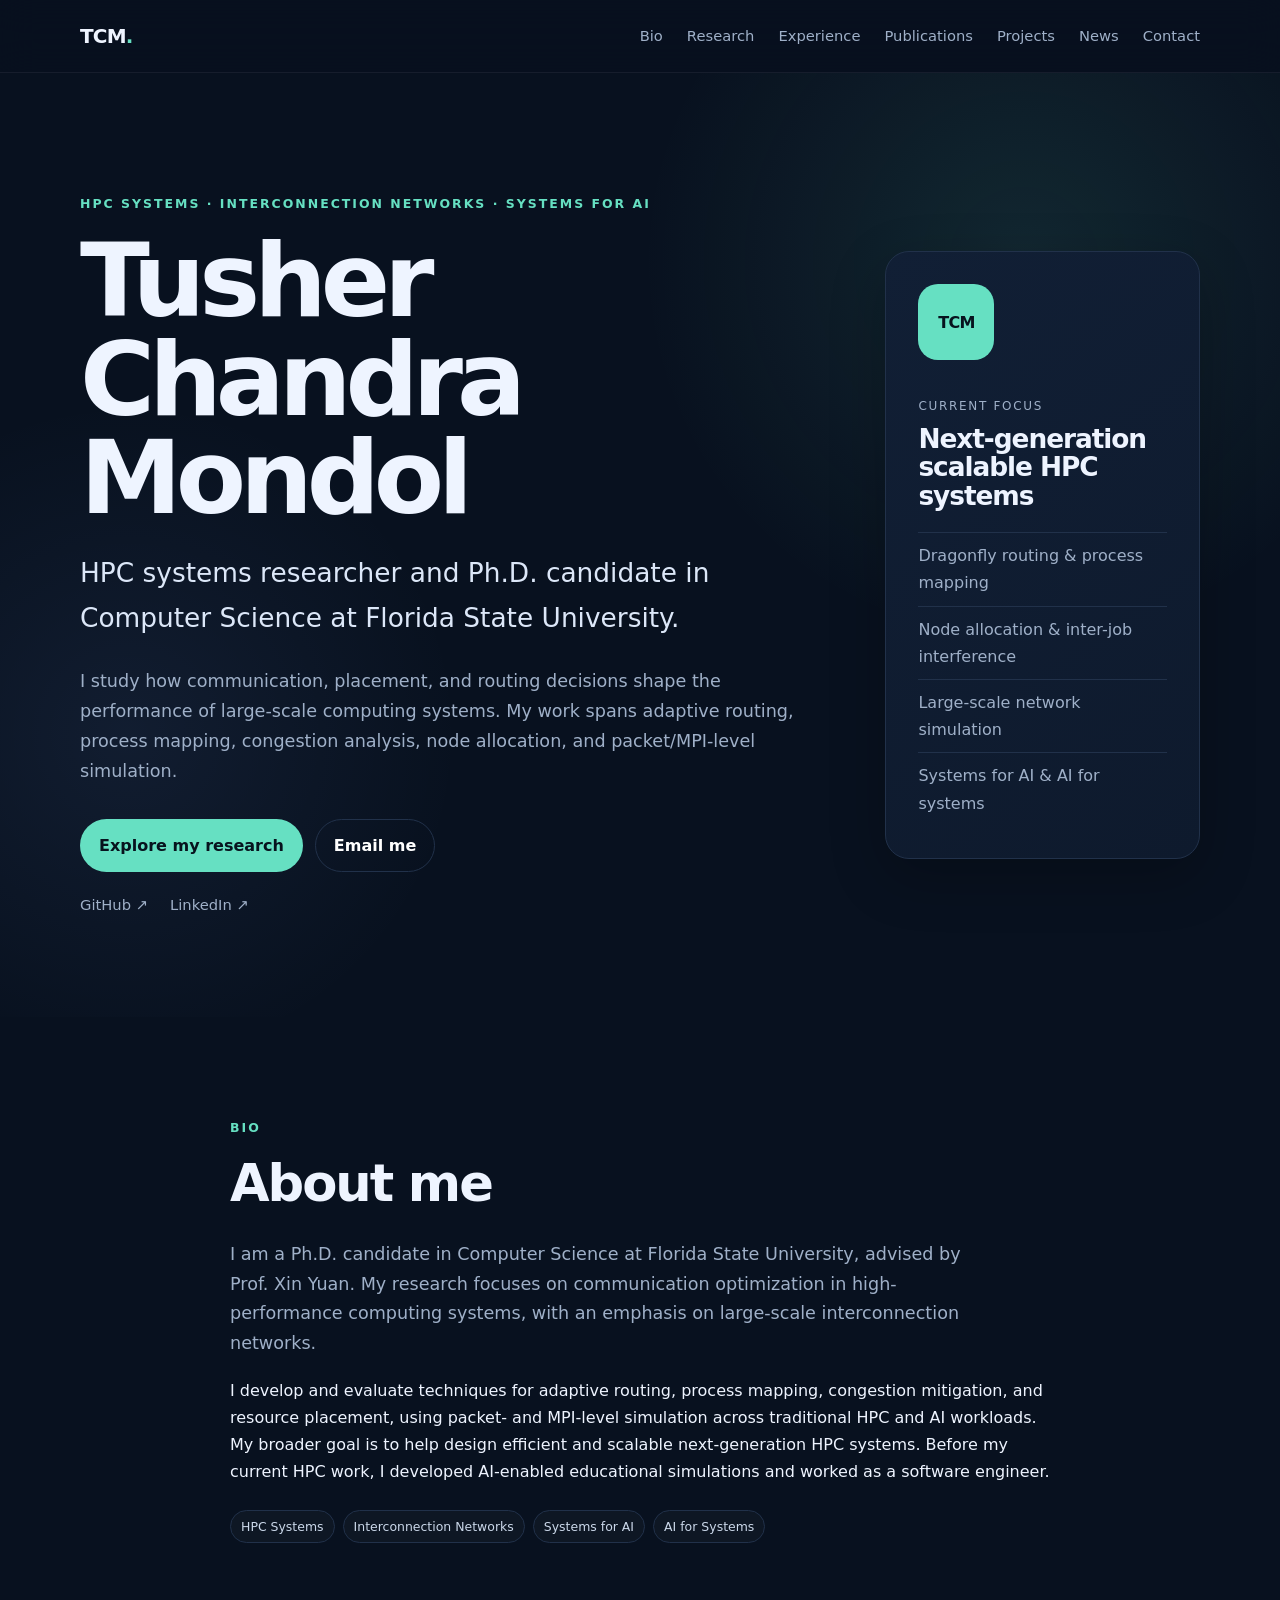
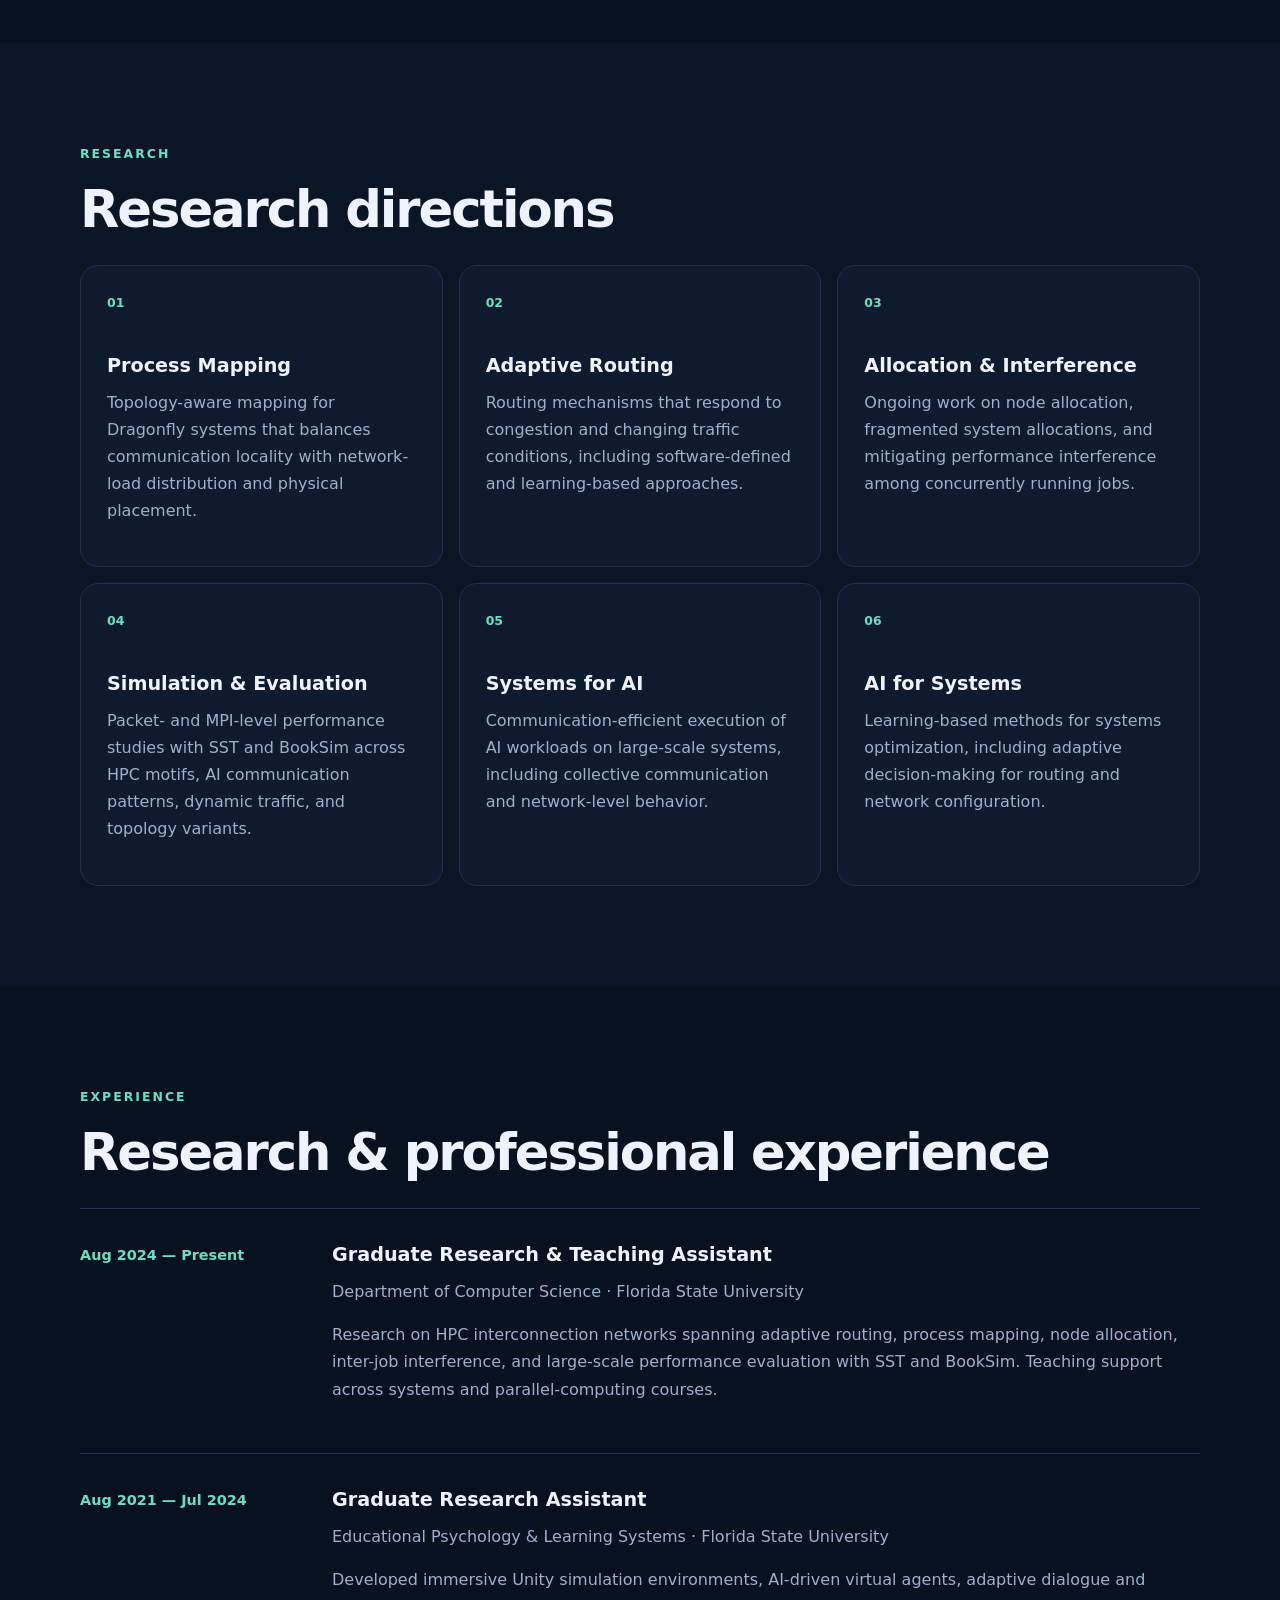
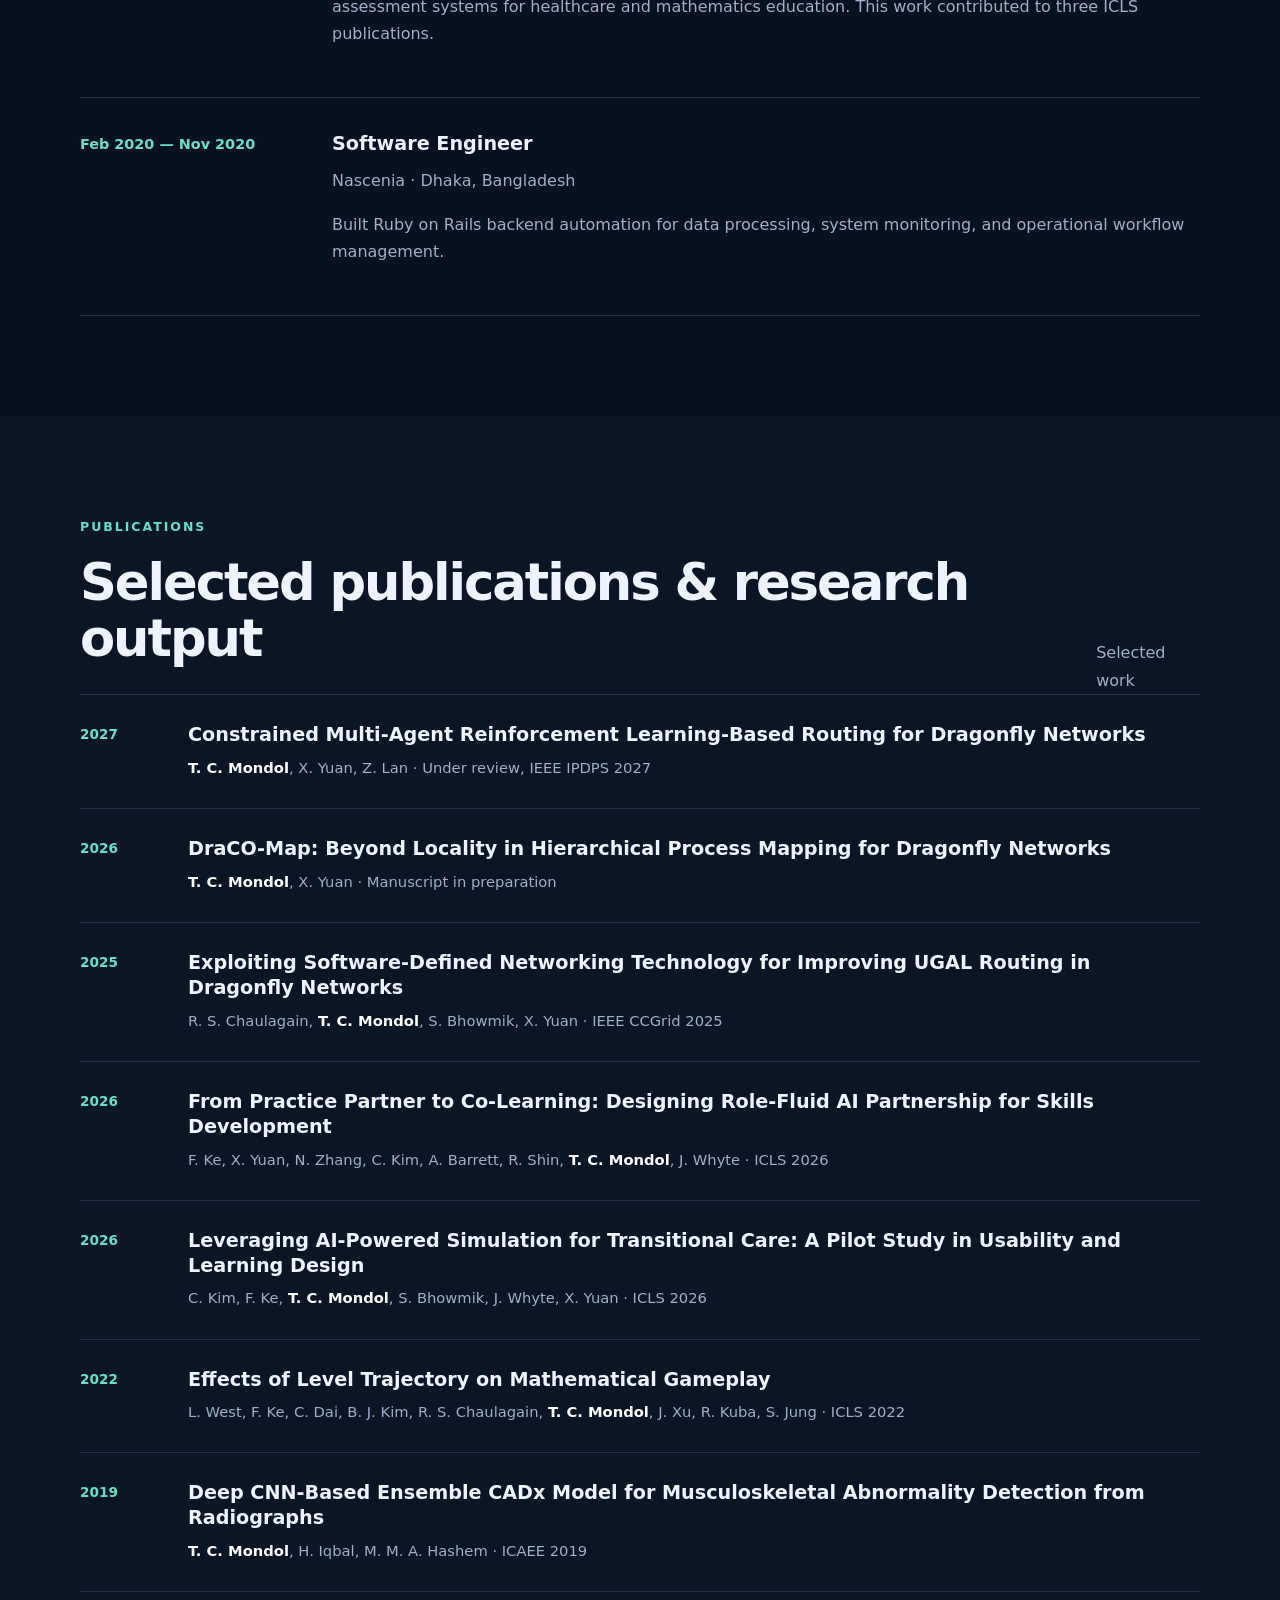
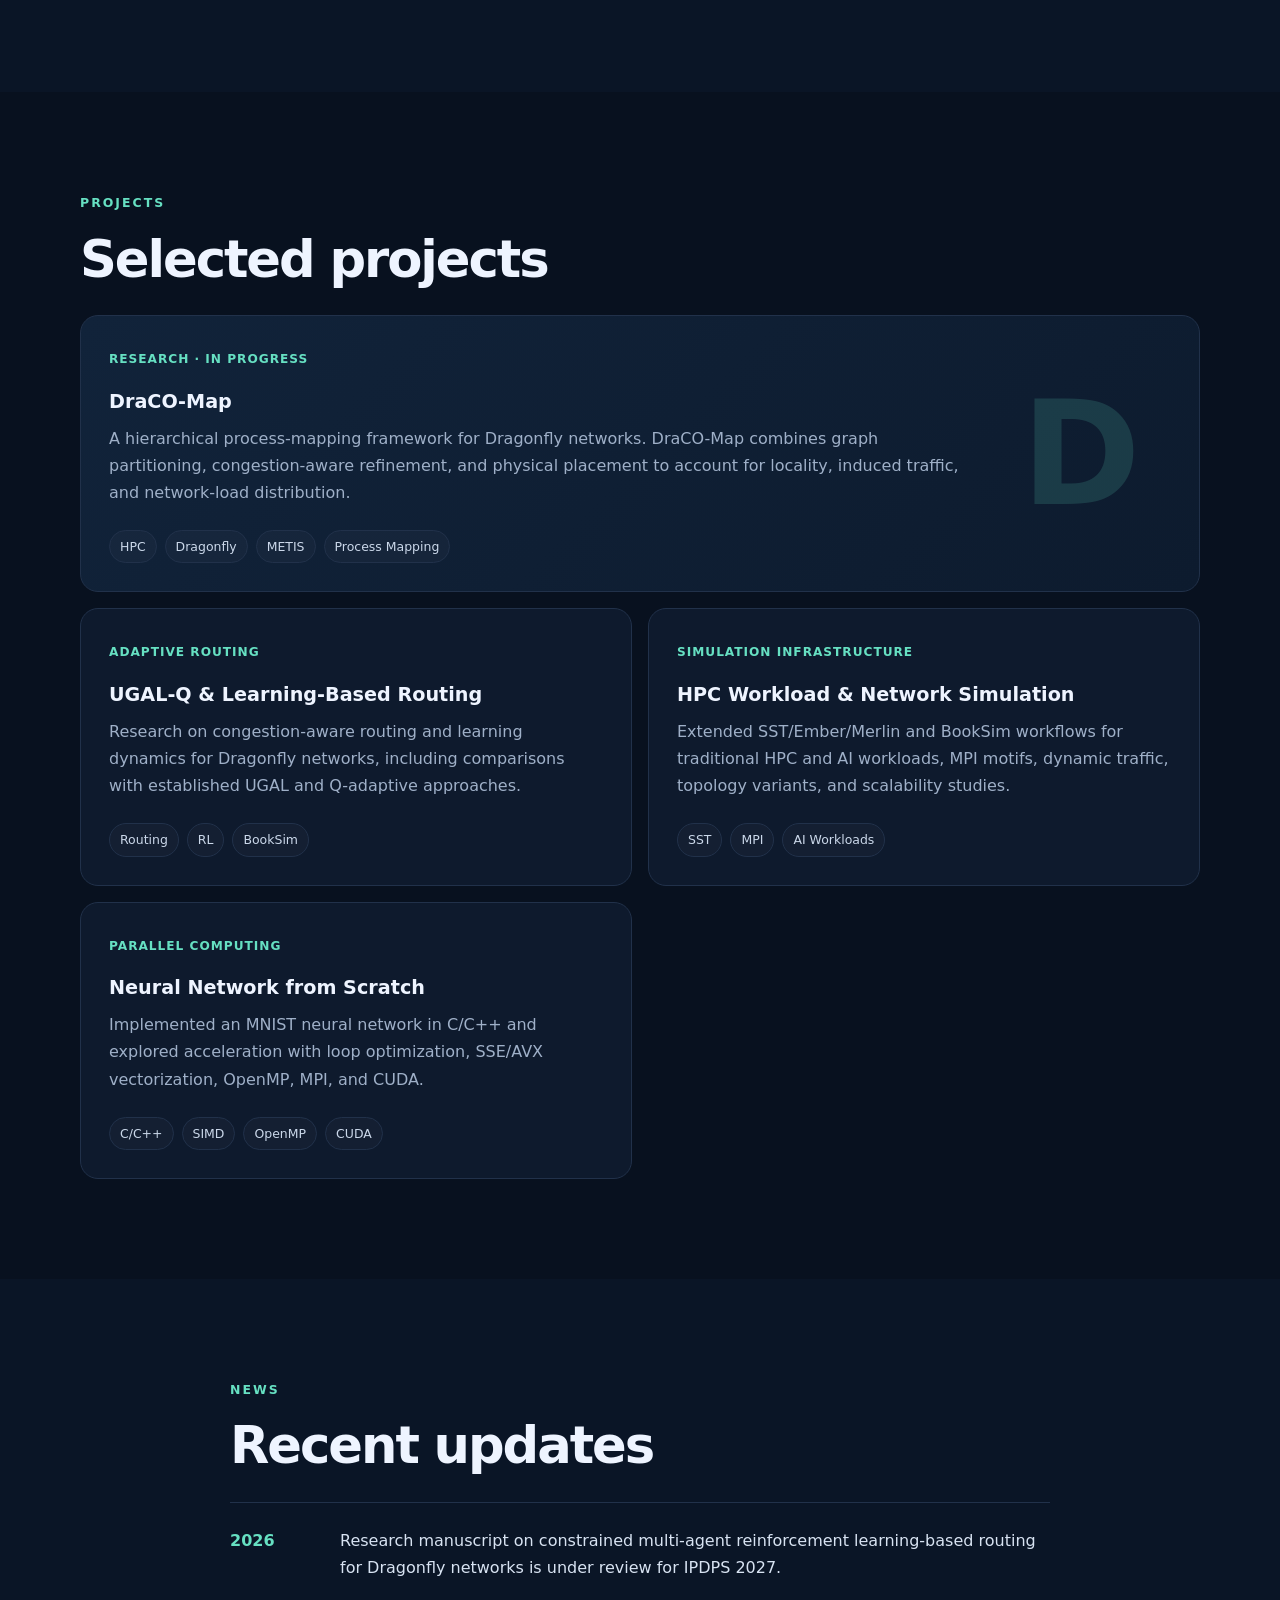
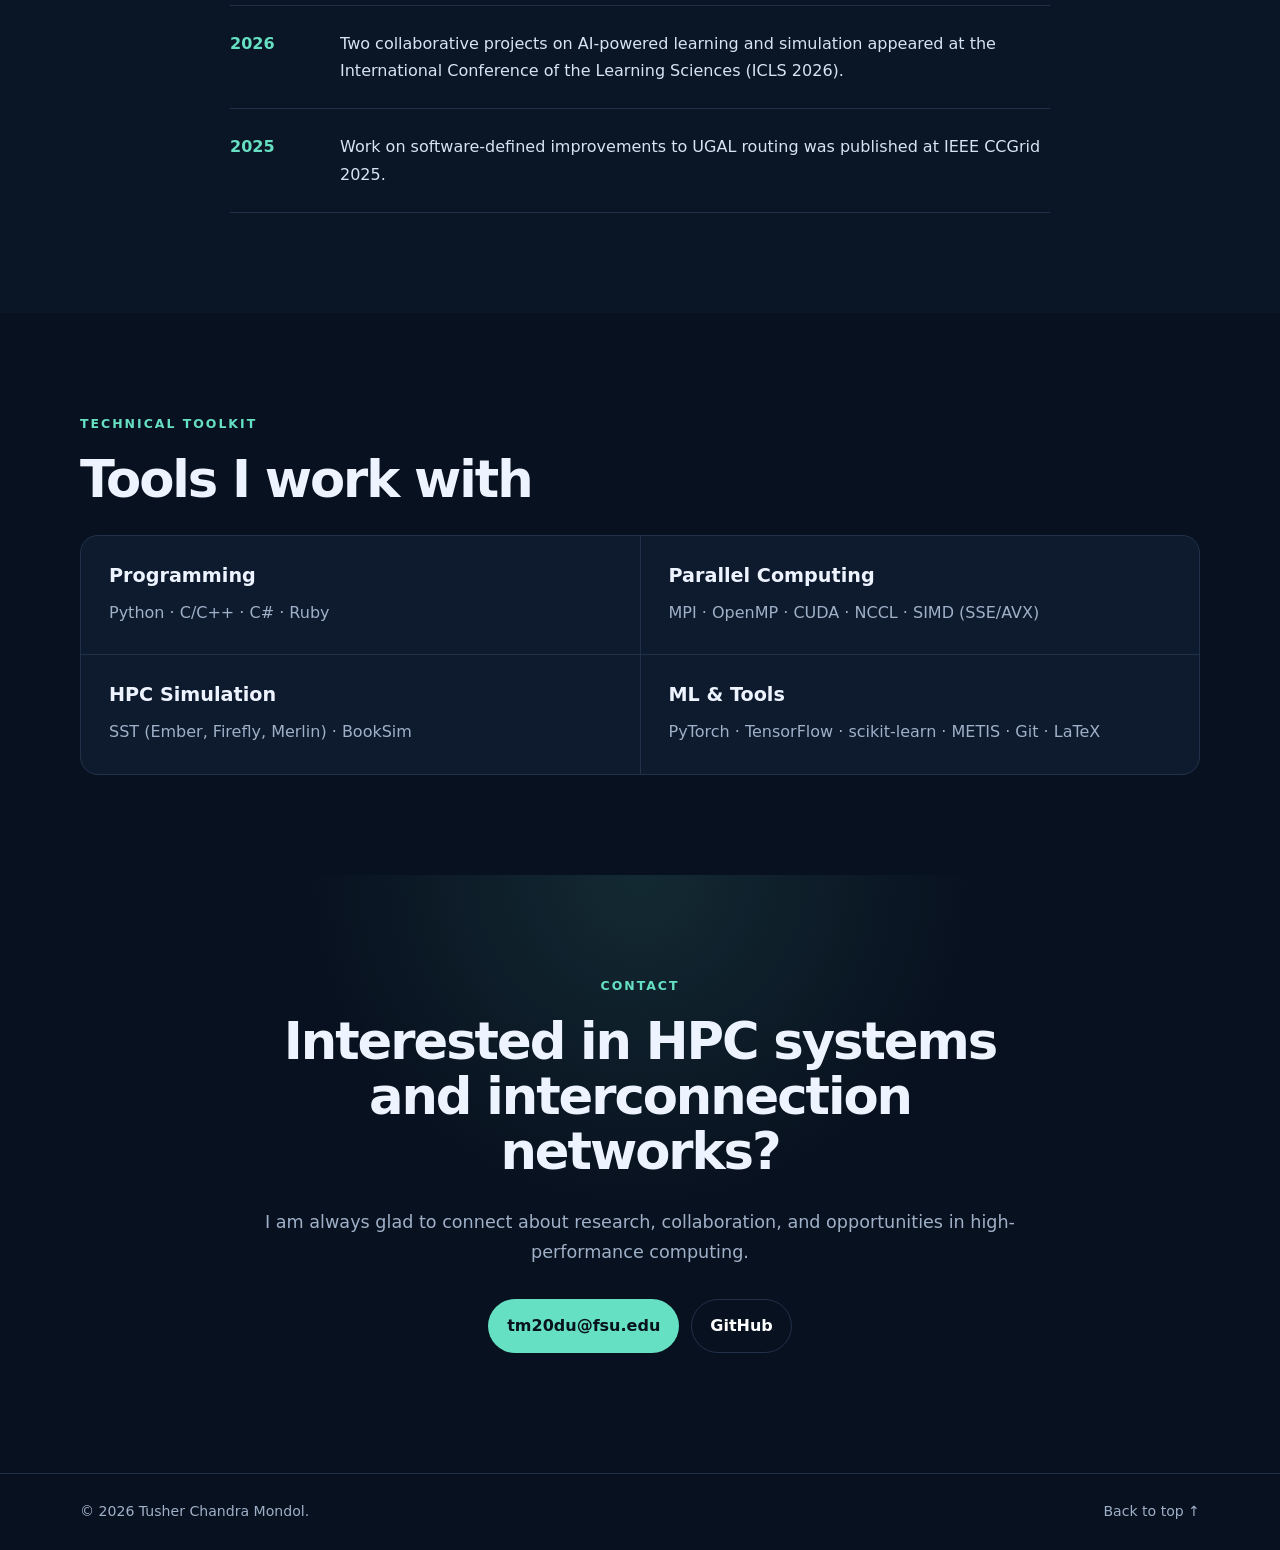
==== index.html @ 6d30e4f0 "Initial portfolio website" ====
<!doctype html>
<html lang="en">
<head>
  <meta charset="utf-8" />
  <meta name="viewport" content="width=device-width, initial-scale=1" />
  <meta name="description" content="Tusher Chandra Mondol — HPC systems researcher and Ph.D. candidate at Florida State University. Research in interconnection networks, adaptive routing, process mapping, systems for AI, and AI for systems." />
  <meta name="author" content="Tusher Chandra Mondol" />
  <meta property="og:title" content="Tusher Chandra Mondol | HPC Systems Researcher" />
  <meta property="og:description" content="Research portfolio in HPC systems, Dragonfly interconnection networks, adaptive routing, process mapping, and large-scale simulation." />
  <meta property="og:type" content="website" />
  <meta name="theme-color" content="#0b1220" />
  <title>Tusher Chandra Mondol | HPC Systems Researcher</title>
  <link rel="icon" href="assets/favicon.svg" type="image/svg+xml" />
  <link rel="stylesheet" href="assets/styles.css" />
  <script defer src="assets/script.js"></script>
</head>
<body>
  <a class="skip-link" href="#main">Skip to content</a>
  <header class="site-header" id="top">
    <nav class="nav container" aria-label="Primary navigation">
      <a class="brand" href="#top" aria-label="Home">TCM<span>.</span></a>
      <button class="nav-toggle" aria-expanded="false" aria-controls="nav-links" aria-label="Open menu">☰</button>
      <div class="nav-links" id="nav-links">
        <a href="#about">Bio</a>
        <a href="#research">Research</a>
        <a href="#experience">Experience</a>
        <a href="#publications">Publications</a>
        <a href="#projects">Projects</a>
        <a href="#news">News</a>
        <a href="#contact">Contact</a>
      </div>
    </nav>
  </header>

  <main id="main">
    <section class="hero section">
      <div class="container hero-grid">
        <div>
          <p class="eyebrow">HPC Systems · Interconnection Networks · Systems for AI</p>
          <h1>Tusher Chandra Mondol</h1>
          <p class="hero-title">HPC systems researcher and Ph.D. candidate in Computer Science at Florida State University.</p>
          <p class="hero-copy">I study how communication, placement, and routing decisions shape the performance of large-scale computing systems. My work spans adaptive routing, process mapping, congestion analysis, node allocation, and packet/MPI-level simulation.</p>
          <div class="hero-actions">
            <a class="button primary" href="#research">Explore my research</a>
            <a class="button secondary" href="mailto:tm20du@fsu.edu">Email me</a>
          </div>
          <div class="social-row" aria-label="External profiles">
            <a href="https://github.com/tusher002" target="_blank" rel="noreferrer">GitHub ↗</a>
            <a href="https://www.linkedin.com/in/tusher-chandra-mondol-2a6179153/" target="_blank" rel="noreferrer">LinkedIn ↗</a>
          </div>
        </div>
        <aside class="hero-card" aria-label="Research focus">
          <div class="monogram">TCM</div>
          <p class="card-label">Current focus</p>
          <h2>Next-generation scalable HPC systems</h2>
          <ul class="clean-list">
            <li>Dragonfly routing & process mapping</li>
            <li>Node allocation & inter-job interference</li>
            <li>Large-scale network simulation</li>
            <li>Systems for AI & AI for systems</li>
          </ul>
        </aside>
      </div>
    </section>

    <section class="section" id="about">
      <div class="container narrow">
        <p class="section-kicker">Bio</p>
        <h2>About me</h2>
        <p class="lead">I am a Ph.D. candidate in Computer Science at Florida State University, advised by Prof. Xin Yuan. My research focuses on communication optimization in high-performance computing systems, with an emphasis on large-scale interconnection networks.</p>
        <p>I develop and evaluate techniques for adaptive routing, process mapping, congestion mitigation, and resource placement, using packet- and MPI-level simulation across traditional HPC and AI workloads. My broader goal is to help design efficient and scalable next-generation HPC systems. Before my current HPC work, I developed AI-enabled educational simulations and worked as a software engineer.</p>
        <div class="tag-row" aria-label="Research interests">
          <span>HPC Systems</span><span>Interconnection Networks</span><span>Systems for AI</span><span>AI for Systems</span>
        </div>
      </div>
    </section>

    <section class="section alt" id="research">
      <div class="container">
        <p class="section-kicker">Research</p>
        <h2>Research directions</h2>
        <div class="card-grid three">
          <article class="card"><span class="card-number">01</span><h3>Process Mapping</h3><p>Topology-aware mapping for Dragonfly systems that balances communication locality with network-load distribution and physical placement.</p></article>
          <article class="card"><span class="card-number">02</span><h3>Adaptive Routing</h3><p>Routing mechanisms that respond to congestion and changing traffic conditions, including software-defined and learning-based approaches.</p></article>
          <article class="card"><span class="card-number">03</span><h3>Allocation & Interference</h3><p>Ongoing work on node allocation, fragmented system allocations, and mitigating performance interference among concurrently running jobs.</p></article>
          <article class="card"><span class="card-number">04</span><h3>Simulation & Evaluation</h3><p>Packet- and MPI-level performance studies with SST and BookSim across HPC motifs, AI communication patterns, dynamic traffic, and topology variants.</p></article>
          <article class="card"><span class="card-number">05</span><h3>Systems for AI</h3><p>Communication-efficient execution of AI workloads on large-scale systems, including collective communication and network-level behavior.</p></article>
          <article class="card"><span class="card-number">06</span><h3>AI for Systems</h3><p>Learning-based methods for systems optimization, including adaptive decision-making for routing and network configuration.</p></article>
        </div>
      </div>
    </section>

    <section class="section" id="experience">
      <div class="container">
        <p class="section-kicker">Experience</p>
        <h2>Research & professional experience</h2>
        <div class="timeline">
          <article class="timeline-item"><div class="time">Aug 2024 — Present</div><div><h3>Graduate Research & Teaching Assistant</h3><p class="muted">Department of Computer Science · Florida State University</p><p>Research on HPC interconnection networks spanning adaptive routing, process mapping, node allocation, inter-job interference, and large-scale performance evaluation with SST and BookSim. Teaching support across systems and parallel-computing courses.</p></div></article>
          <article class="timeline-item"><div class="time">Aug 2021 — Jul 2024</div><div><h3>Graduate Research Assistant</h3><p class="muted">Educational Psychology & Learning Systems · Florida State University</p><p>Developed immersive Unity simulation environments, AI-driven virtual agents, adaptive dialogue and assessment systems for healthcare and mathematics education. This work contributed to three ICLS publications.</p></div></article>
          <article class="timeline-item"><div class="time">Feb 2020 — Nov 2020</div><div><h3>Software Engineer</h3><p class="muted">Nascenia · Dhaka, Bangladesh</p><p>Built Ruby on Rails backend automation for data processing, system monitoring, and operational workflow management.</p></div></article>
        </div>
      </div>
    </section>

    <section class="section alt" id="publications">
      <div class="container">
        <p class="section-kicker">Publications</p>
        <div class="section-heading-row"><h2>Selected publications & research output</h2><span class="muted">Selected work</span></div>
        <div class="pub-list">
          <article class="pub"><span class="pub-year">2027</span><div><h3>Constrained Multi-Agent Reinforcement Learning-Based Routing for Dragonfly Networks</h3><p><strong>T. C. Mondol</strong>, X. Yuan, Z. Lan · Under review, IEEE IPDPS 2027</p></div></article>
          <article class="pub"><span class="pub-year">2026</span><div><h3>DraCO-Map: Beyond Locality in Hierarchical Process Mapping for Dragonfly Networks</h3><p><strong>T. C. Mondol</strong>, X. Yuan · Manuscript in preparation</p></div></article>
          <article class="pub"><span class="pub-year">2025</span><div><h3>Exploiting Software-Defined Networking Technology for Improving UGAL Routing in Dragonfly Networks</h3><p>R. S. Chaulagain, <strong>T. C. Mondol</strong>, S. Bhowmik, X. Yuan · IEEE CCGrid 2025</p></div></article>
          <article class="pub"><span class="pub-year">2026</span><div><h3>From Practice Partner to Co-Learning: Designing Role-Fluid AI Partnership for Skills Development</h3><p>F. Ke, X. Yuan, N. Zhang, C. Kim, A. Barrett, R. Shin, <strong>T. C. Mondol</strong>, J. Whyte · ICLS 2026</p></div></article>
          <article class="pub"><span class="pub-year">2026</span><div><h3>Leveraging AI-Powered Simulation for Transitional Care: A Pilot Study in Usability and Learning Design</h3><p>C. Kim, F. Ke, <strong>T. C. Mondol</strong>, S. Bhowmik, J. Whyte, X. Yuan · ICLS 2026</p></div></article>
          <article class="pub"><span class="pub-year">2022</span><div><h3>Effects of Level Trajectory on Mathematical Gameplay</h3><p>L. West, F. Ke, C. Dai, B. J. Kim, R. S. Chaulagain, <strong>T. C. Mondol</strong>, J. Xu, R. Kuba, S. Jung · ICLS 2022</p></div></article>
          <article class="pub"><span class="pub-year">2019</span><div><h3>Deep CNN-Based Ensemble CADx Model for Musculoskeletal Abnormality Detection from Radiographs</h3><p><strong>T. C. Mondol</strong>, H. Iqbal, M. M. A. Hashem · ICAEE 2019</p></div></article>
        </div>
      </div>
    </section>

    <section class="section" id="projects">
      <div class="container">
        <p class="section-kicker">Projects</p>
        <h2>Selected projects</h2>
        <div class="project-grid">
          <article class="project featured"><div><span class="status">Research · In progress</span><h3>DraCO-Map</h3><p>A hierarchical process-mapping framework for Dragonfly networks. DraCO-Map combines graph partitioning, congestion-aware refinement, and physical placement to account for locality, induced traffic, and network-load distribution.</p><div class="tag-row"><span>HPC</span><span>Dragonfly</span><span>METIS</span><span>Process Mapping</span></div></div><div class="project-mark">D</div></article>
          <article class="project"><span class="status">Adaptive routing</span><h3>UGAL-Q & Learning-Based Routing</h3><p>Research on congestion-aware routing and learning dynamics for Dragonfly networks, including comparisons with established UGAL and Q-adaptive approaches.</p><div class="tag-row"><span>Routing</span><span>RL</span><span>BookSim</span></div></article>
          <article class="project"><span class="status">Simulation infrastructure</span><h3>HPC Workload & Network Simulation</h3><p>Extended SST/Ember/Merlin and BookSim workflows for traditional HPC and AI workloads, MPI motifs, dynamic traffic, topology variants, and scalability studies.</p><div class="tag-row"><span>SST</span><span>MPI</span><span>AI Workloads</span></div></article>
          <article class="project"><span class="status">Parallel computing</span><h3>Neural Network from Scratch</h3><p>Implemented an MNIST neural network in C/C++ and explored acceleration with loop optimization, SSE/AVX vectorization, OpenMP, MPI, and CUDA.</p><div class="tag-row"><span>C/C++</span><span>SIMD</span><span>OpenMP</span><span>CUDA</span></div></article>
        </div>
      </div>
    </section>

    <section class="section alt" id="news">
      <div class="container narrow">
        <p class="section-kicker">News</p>
        <h2>Recent updates</h2>
        <div class="news-list">
          <article><time>2026</time><p>Research manuscript on constrained multi-agent reinforcement learning-based routing for Dragonfly networks is under review for IPDPS 2027.</p></article>
          <article><time>2026</time><p>Two collaborative projects on AI-powered learning and simulation appeared at the International Conference of the Learning Sciences (ICLS 2026).</p></article>
          <article><time>2025</time><p>Work on software-defined improvements to UGAL routing was published at IEEE CCGrid 2025.</p></article>
        </div>
      </div>
    </section>

    <section class="section" id="skills">
      <div class="container">
        <p class="section-kicker">Technical toolkit</p>
        <h2>Tools I work with</h2>
        <div class="skills-grid">
          <div><h3>Programming</h3><p>Python · C/C++ · C# · Ruby</p></div>
          <div><h3>Parallel Computing</h3><p>MPI · OpenMP · CUDA · NCCL · SIMD (SSE/AVX)</p></div>
          <div><h3>HPC Simulation</h3><p>SST (Ember, Firefly, Merlin) · BookSim</p></div>
          <div><h3>ML & Tools</h3><p>PyTorch · TensorFlow · scikit-learn · METIS · Git · LaTeX</p></div>
        </div>
      </div>
    </section>

    <section class="section contact-section" id="contact">
      <div class="container narrow center">
        <p class="section-kicker">Contact</p>
        <h2>Interested in HPC systems and interconnection networks?</h2>
        <p class="lead">I am always glad to connect about research, collaboration, and opportunities in high-performance computing.</p>
        <div class="hero-actions center-actions"><a class="button primary" href="mailto:tm20du@fsu.edu">tm20du@fsu.edu</a><a class="button secondary" href="https://github.com/tusher002" target="_blank" rel="noreferrer">GitHub</a></div>
      </div>
    </section>
  </main>

  <footer class="footer"><div class="container footer-row"><p>© <span id="year"></span> Tusher Chandra Mondol.</p><a href="#top">Back to top ↑</a></div></footer>
</body>
</html>
---- assets/styles.css ----
:root{--bg:#08111f;--panel:#0e1a2d;--panel2:#111f35;--text:#eef4ff;--muted:#9fb0c8;--line:#21314a;--accent:#66e0c2;--accent2:#82aaff;--max:1120px;--radius:18px;--shadow:0 18px 55px rgba(0,0,0,.24)}
*{box-sizing:border-box}html{scroll-behavior:smooth}body{margin:0;background:var(--bg);color:var(--text);font:16px/1.7 Inter,ui-sans-serif,system-ui,-apple-system,BlinkMacSystemFont,"Segoe UI",sans-serif}a{color:inherit;text-decoration:none}strong{color:#fff}h1,h2,h3,p{margin-top:0}h1{font-size:clamp(3rem,8vw,6.4rem);line-height:.96;letter-spacing:-.06em;margin-bottom:24px;max-width:900px}h2{font-size:clamp(2rem,4vw,3.35rem);line-height:1.08;letter-spacing:-.04em;margin-bottom:28px}h3{font-size:1.2rem;line-height:1.3;margin-bottom:10px}.container{width:min(calc(100% - 40px),var(--max));margin:auto}.narrow{max-width:820px}.section{padding:100px 0;scroll-margin-top:72px}.alt{background:#0a1526}.site-header{position:sticky;top:0;z-index:20;background:rgba(8,17,31,.82);backdrop-filter:blur(18px);border-bottom:1px solid rgba(255,255,255,.06)}.nav{height:72px;display:flex;align-items:center;justify-content:space-between}.brand{font-size:1.25rem;font-weight:800;letter-spacing:-.04em}.brand span,.section-kicker,.eyebrow{color:var(--accent)}.nav-links{display:flex;gap:24px;align-items:center}.nav-links a{color:var(--muted);font-size:.92rem}.nav-links a:hover{color:#fff}.nav-toggle{display:none;background:none;border:0;color:#fff;font-size:1.5rem}.skip-link{position:absolute;left:-9999px}.skip-link:focus{left:16px;top:16px;z-index:99;background:#fff;color:#000;padding:8px 12px}.hero{padding-top:120px;min-height:calc(100vh - 72px);display:flex;align-items:center;background:radial-gradient(circle at 80% 20%,rgba(102,224,194,.11),transparent 30%),radial-gradient(circle at 10% 70%,rgba(130,170,255,.08),transparent 25%)}.hero-grid{display:grid;grid-template-columns:minmax(0,1.65fr) minmax(300px,.7fr);gap:64px;align-items:center}.eyebrow,.section-kicker{font-size:.78rem;text-transform:uppercase;letter-spacing:.16em;font-weight:800;margin-bottom:18px}.hero-title{font-size:clamp(1.25rem,2.3vw,1.65rem);max-width:780px;color:#dce7f8}.hero-copy,.lead{font-size:1.1rem;color:var(--muted);max-width:760px}.hero-actions{display:flex;gap:12px;flex-wrap:wrap;margin:32px 0 20px}.button{display:inline-flex;align-items:center;justify-content:center;padding:12px 18px;border-radius:999px;font-weight:750;border:1px solid var(--line);transition:.2s}.button:hover{transform:translateY(-2px)}.primary{background:var(--accent);color:#07131e;border-color:transparent}.secondary{background:transparent;color:#fff}.social-row{display:flex;gap:22px;color:var(--muted);font-size:.92rem}.social-row a:hover{color:var(--accent)}.hero-card{background:linear-gradient(145deg,var(--panel2),var(--panel));border:1px solid var(--line);border-radius:24px;padding:32px;box-shadow:var(--shadow)}.monogram{height:76px;width:76px;border-radius:20px;background:var(--accent);color:#07131e;display:grid;place-items:center;font-weight:900;letter-spacing:-.05em;margin-bottom:36px}.card-label{font-size:.75rem;text-transform:uppercase;letter-spacing:.14em;color:var(--muted);margin-bottom:8px}.hero-card h2{font-size:1.65rem;margin-bottom:22px}.clean-list{list-style:none;padding:0;margin:0;color:var(--muted)}.clean-list li{padding:9px 0;border-top:1px solid var(--line)}.tag-row{display:flex;flex-wrap:wrap;gap:8px;margin-top:24px}.tag-row span{font-size:.78rem;color:#cbd8ea;border:1px solid var(--line);background:rgba(255,255,255,.025);border-radius:999px;padding:5px 10px}.card-grid{display:grid;gap:16px}.card-grid.three{grid-template-columns:repeat(3,1fr)}.card{background:var(--panel);border:1px solid var(--line);border-radius:var(--radius);padding:26px;min-height:220px}.card p,.project p,.timeline-item p,.pub p{color:var(--muted)}.card-number{display:block;color:var(--accent);font-size:.78rem;font-weight:800;margin-bottom:40px}.timeline{border-top:1px solid var(--line)}.timeline-item{display:grid;grid-template-columns:220px 1fr;gap:32px;padding:34px 0;border-bottom:1px solid var(--line)}.time{color:var(--accent);font-size:.9rem;font-weight:700}.muted{color:var(--muted)}.section-heading-row{display:flex;align-items:end;justify-content:space-between;gap:20px}.pub-list{border-top:1px solid var(--line)}.pub{display:grid;grid-template-columns:80px 1fr;gap:28px;padding:28px 0;border-bottom:1px solid var(--line)}.pub-year{font-size:.85rem;color:var(--accent);font-weight:800}.pub h3{margin-bottom:7px}.pub p{margin:0;font-size:.92rem}.project-grid{display:grid;grid-template-columns:repeat(2,1fr);gap:16px}.project{position:relative;background:var(--panel);border:1px solid var(--line);border-radius:var(--radius);padding:28px;overflow:hidden}.project.featured{grid-column:span 2;display:grid;grid-template-columns:1fr 180px;gap:30px;background:linear-gradient(135deg,#11233a,#0d1b2e)}.project-mark{font-size:9rem;font-weight:900;line-height:1;color:rgba(102,224,194,.16);display:grid;place-items:center}.status{display:inline-block;color:var(--accent);font-size:.76rem;font-weight:800;text-transform:uppercase;letter-spacing:.08em;margin-bottom:20px}.news-list{border-top:1px solid var(--line)}.news-list article{display:grid;grid-template-columns:90px 1fr;gap:20px;padding:24px 0;border-bottom:1px solid var(--line)}.news-list time{color:var(--accent);font-weight:800}.news-list p{margin:0;color:#d8e3f2}.skills-grid{display:grid;grid-template-columns:repeat(2,1fr);gap:1px;background:var(--line);border:1px solid var(--line);border-radius:var(--radius);overflow:hidden}.skills-grid div{background:var(--panel);padding:28px}.skills-grid p{margin:0;color:var(--muted)}.contact-section{background:radial-gradient(circle at 50% 0,rgba(102,224,194,.12),transparent 38%)}.center{text-align:center}.center .lead{margin-left:auto;margin-right:auto}.center-actions{justify-content:center}.footer{border-top:1px solid var(--line);padding:26px 0;color:var(--muted);font-size:.88rem}.footer-row{display:flex;justify-content:space-between;gap:20px}.footer p{margin:0}
@media(max-width:900px){.hero-grid{grid-template-columns:1fr}.hero{min-height:auto}.card-grid.three{grid-template-columns:repeat(2,1fr)}.project.featured{grid-template-columns:1fr}.project-mark{display:none}.timeline-item{grid-template-columns:160px 1fr}}
@media(max-width:680px){.section{padding:72px 0}.hero{padding-top:82px}.nav-toggle{display:block}.nav-links{position:absolute;left:20px;right:20px;top:64px;display:none;flex-direction:column;align-items:stretch;background:#0d192b;border:1px solid var(--line);border-radius:16px;padding:16px;box-shadow:var(--shadow)}.nav-links.open{display:flex}.card-grid.three,.project-grid,.skills-grid{grid-template-columns:1fr}.project.featured{grid-column:span 1}.timeline-item,.pub,.news-list article{grid-template-columns:1fr;gap:8px}.section-heading-row{display:block}.footer-row{flex-direction:column}.container{width:min(calc(100% - 28px),var(--max))}}
@media(prefers-reduced-motion:reduce){html{scroll-behavior:auto}.button{transition:none}}
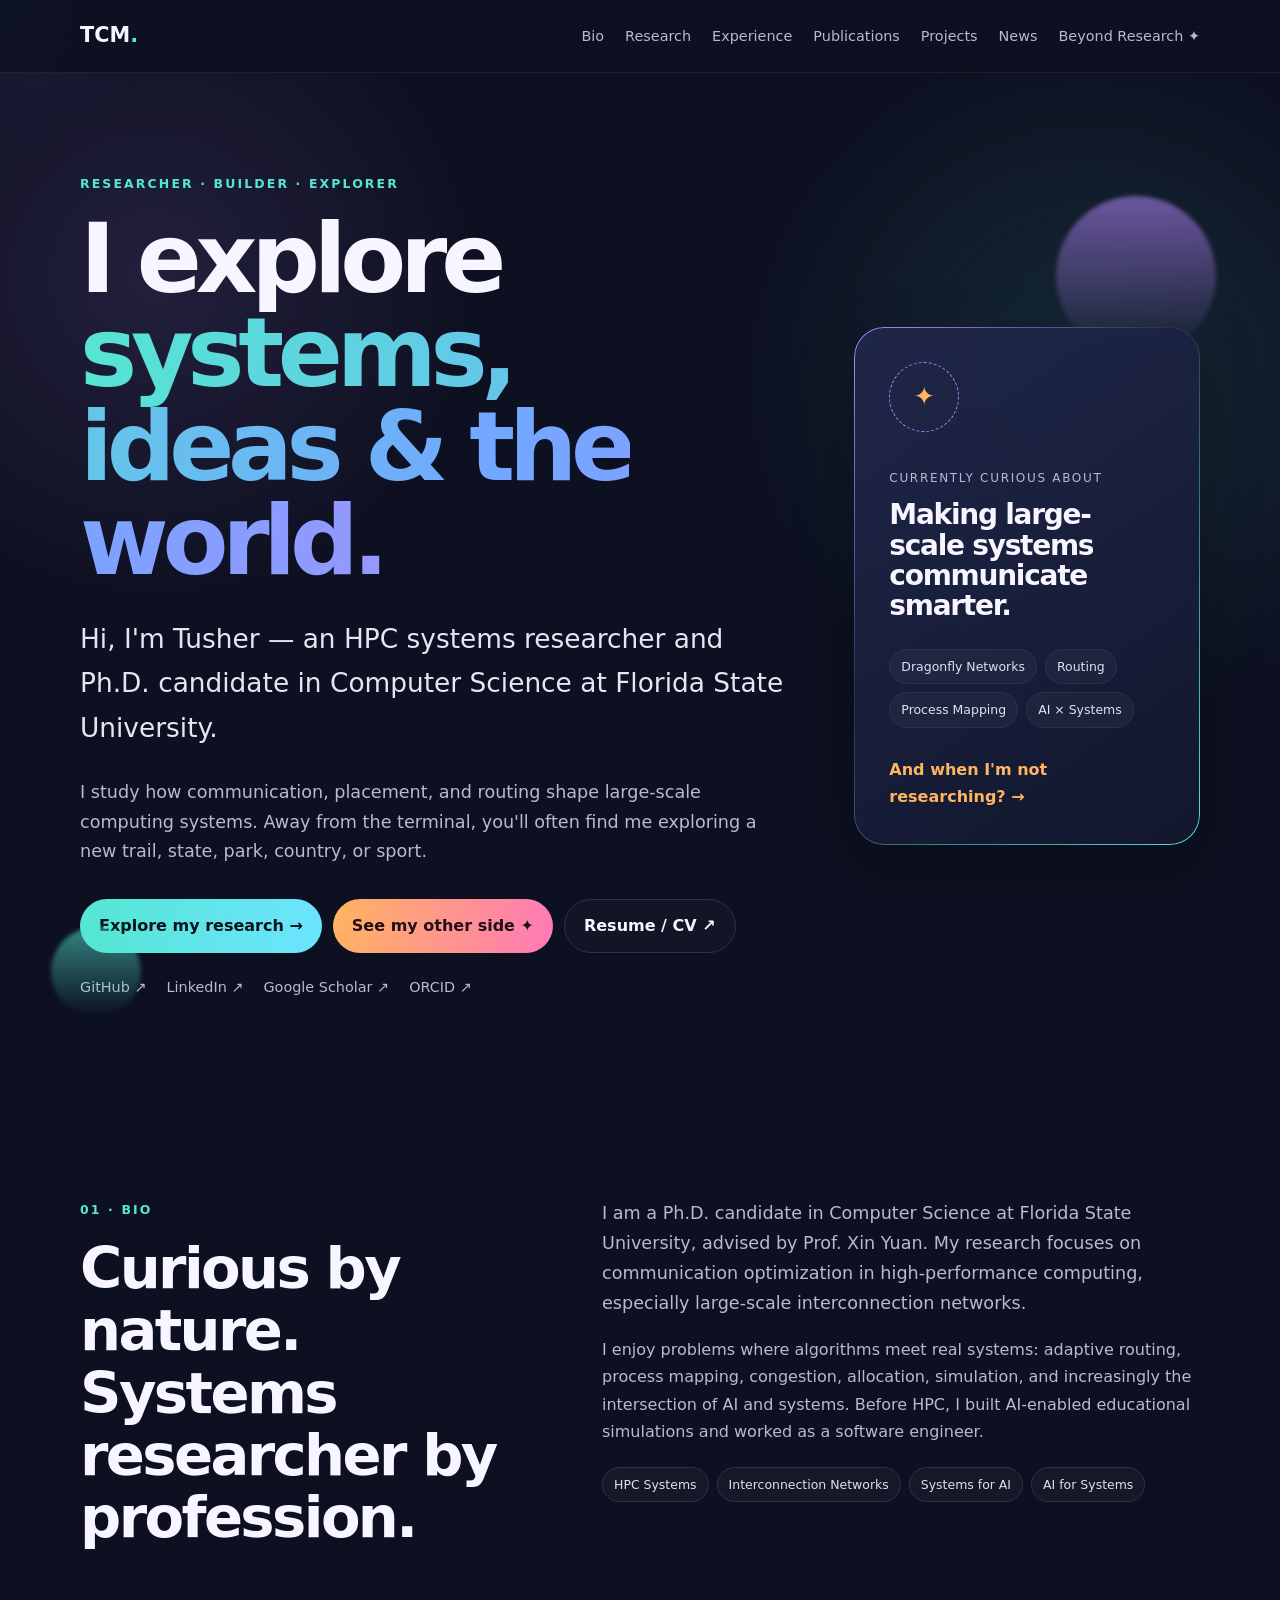
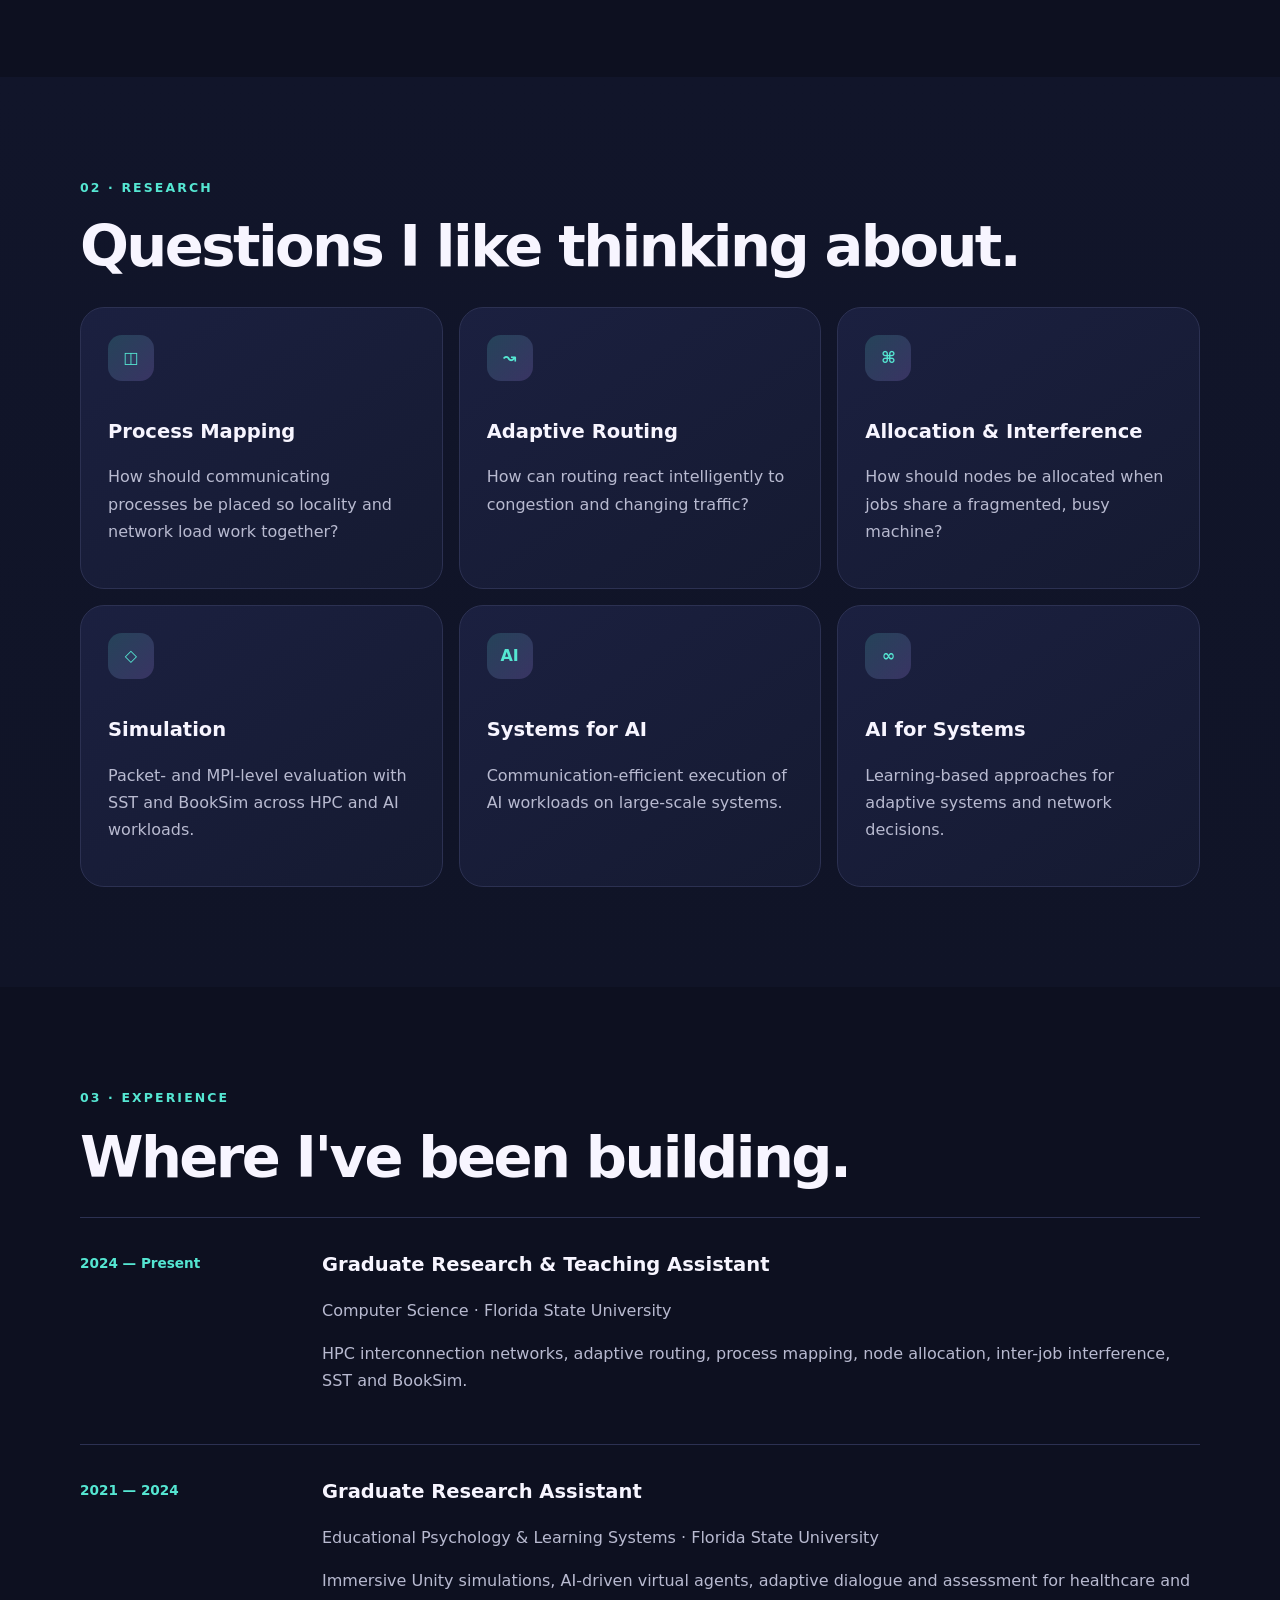
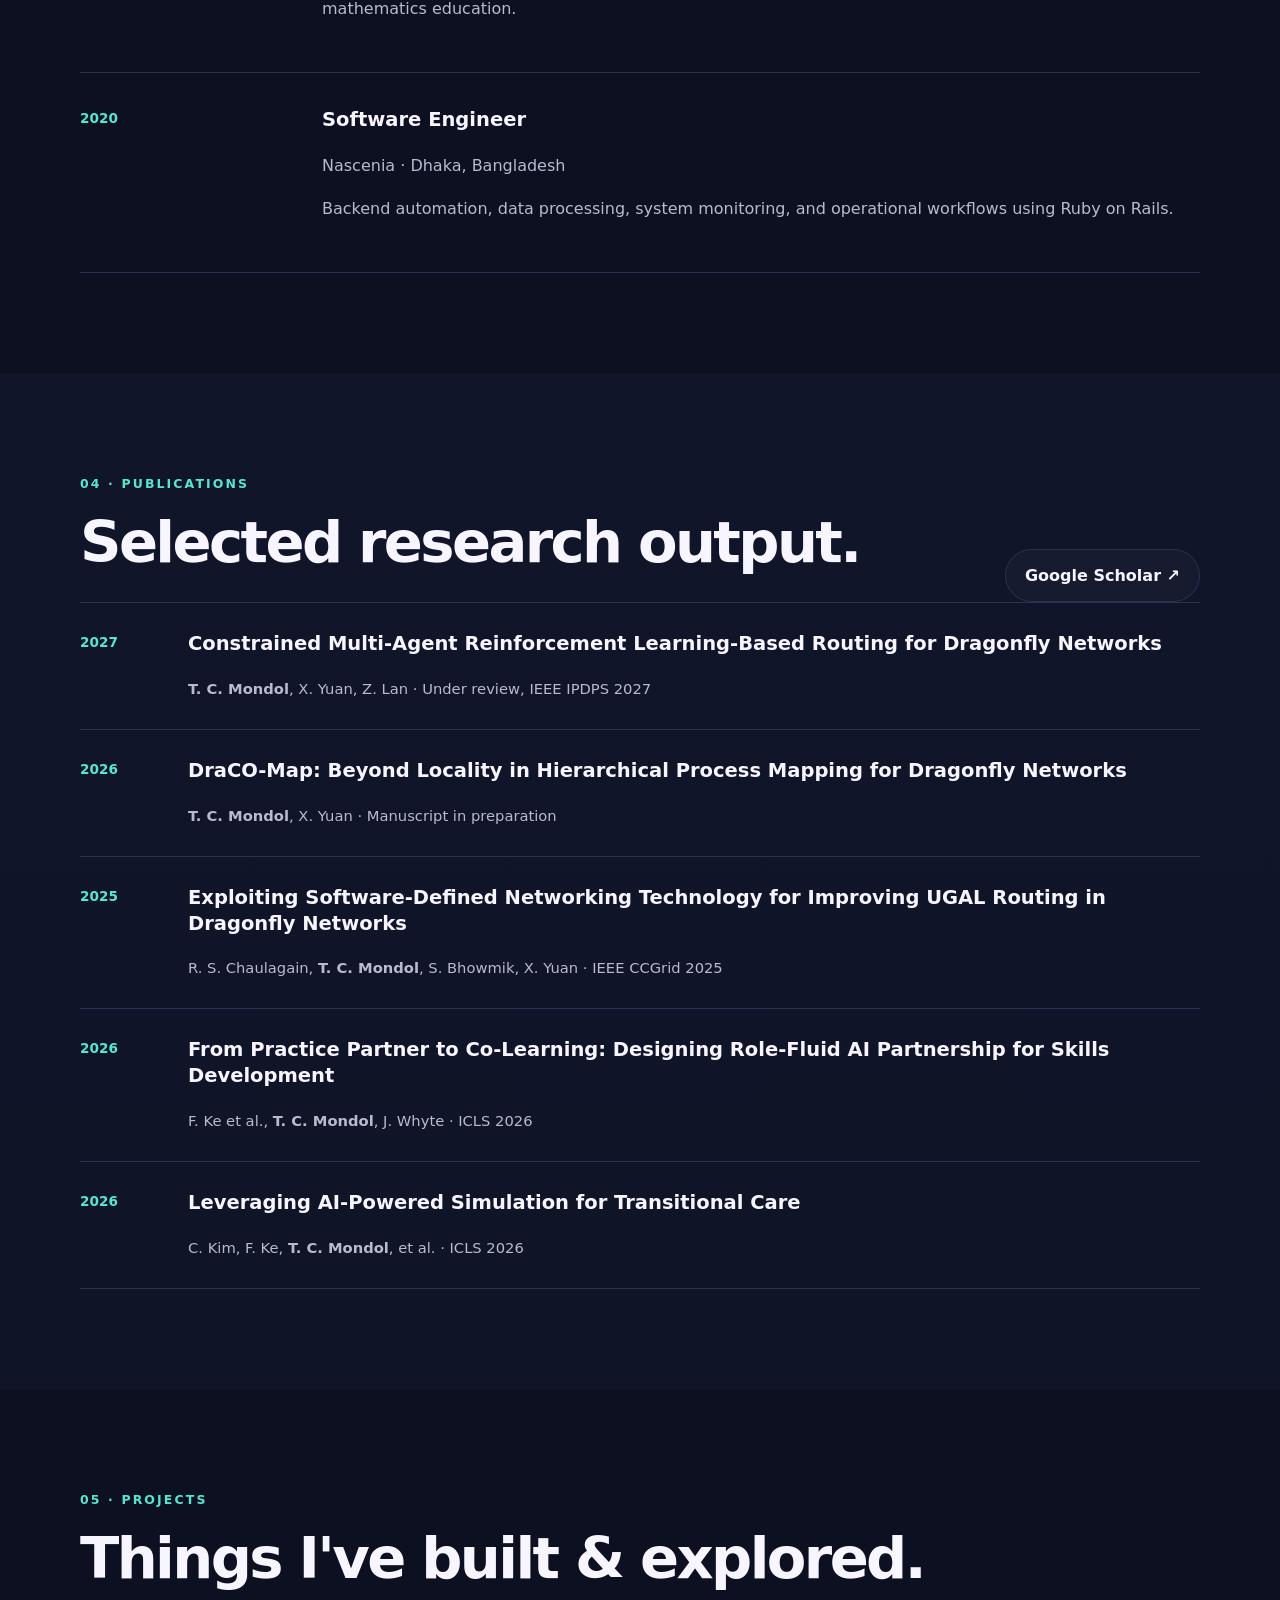
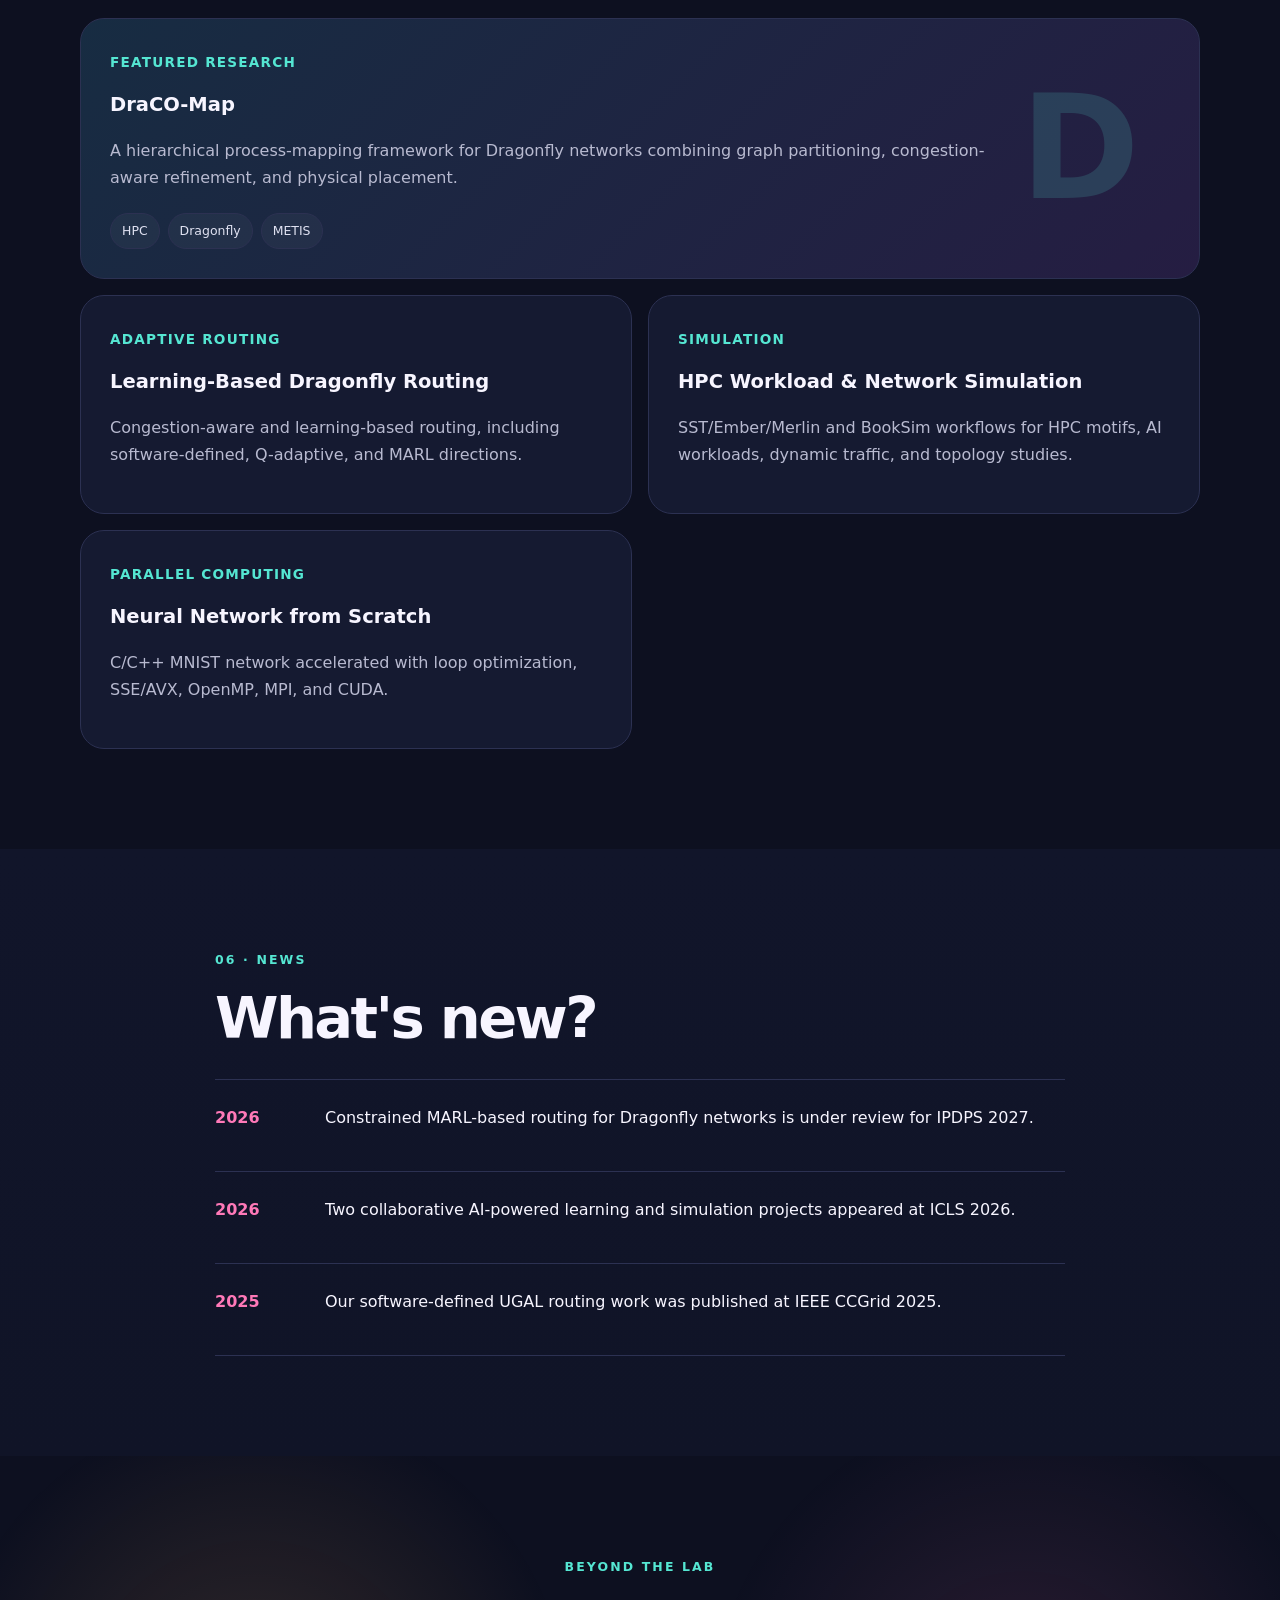
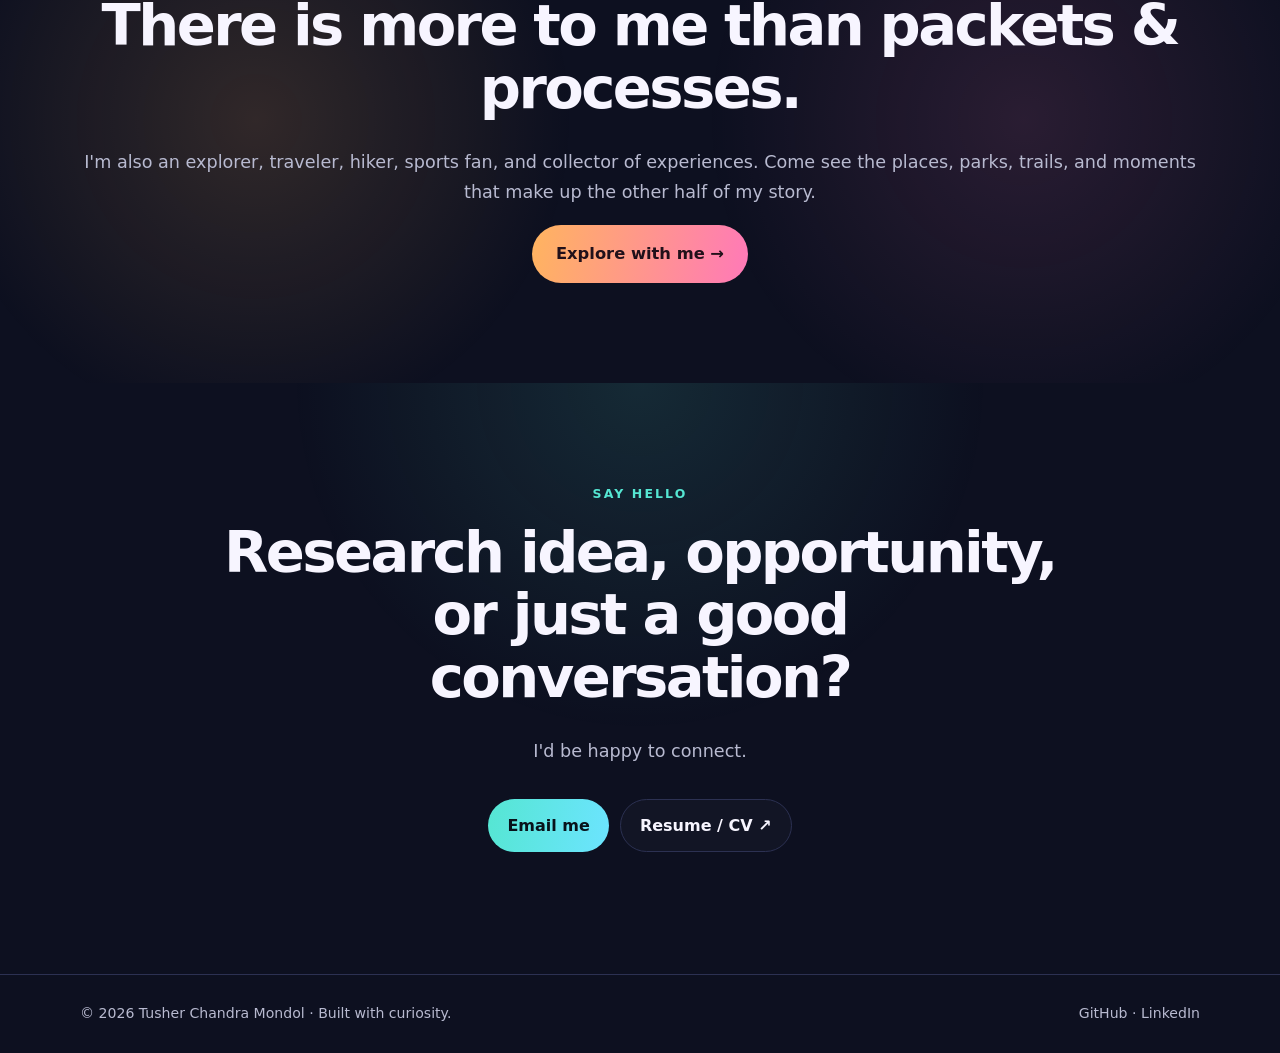
==== commit 9c15b9fe: "added explore page" ====
--- a/index.html
+++ b/index.html
@@ -1,171 +1,11 @@
-<!doctype html>
-<html lang="en">
-<head>
-  <meta charset="utf-8" />
-  <meta name="viewport" content="width=device-width, initial-scale=1" />
-  <meta name="description" content="Tusher Chandra Mondol — HPC systems researcher and Ph.D. candidate at Florida State University. Research in interconnection networks, adaptive routing, process mapping, systems for AI, and AI for systems." />
-  <meta name="author" content="Tusher Chandra Mondol" />
-  <meta property="og:title" content="Tusher Chandra Mondol | HPC Systems Researcher" />
-  <meta property="og:description" content="Research portfolio in HPC systems, Dragonfly interconnection networks, adaptive routing, process mapping, and large-scale simulation." />
-  <meta property="og:type" content="website" />
-  <meta name="theme-color" content="#0b1220" />
-  <title>Tusher Chandra Mondol | HPC Systems Researcher</title>
-  <link rel="icon" href="assets/favicon.svg" type="image/svg+xml" />
-  <link rel="stylesheet" href="assets/styles.css" />
-  <script defer src="assets/script.js"></script>
-</head>
-<body>
-  <a class="skip-link" href="#main">Skip to content</a>
-  <header class="site-header" id="top">
-    <nav class="nav container" aria-label="Primary navigation">
-      <a class="brand" href="#top" aria-label="Home">TCM<span>.</span></a>
-      <button class="nav-toggle" aria-expanded="false" aria-controls="nav-links" aria-label="Open menu">☰</button>
-      <div class="nav-links" id="nav-links">
-        <a href="#about">Bio</a>
-        <a href="#research">Research</a>
-        <a href="#experience">Experience</a>
-        <a href="#publications">Publications</a>
-        <a href="#projects">Projects</a>
-        <a href="#news">News</a>
-        <a href="#contact">Contact</a>
-      </div>
-    </nav>
-  </header>
-
-  <main id="main">
-    <section class="hero section">
-      <div class="container hero-grid">
-        <div>
-          <p class="eyebrow">HPC Systems · Interconnection Networks · Systems for AI</p>
-          <h1>Tusher Chandra Mondol</h1>
-          <p class="hero-title">HPC systems researcher and Ph.D. candidate in Computer Science at Florida State University.</p>
-          <p class="hero-copy">I study how communication, placement, and routing decisions shape the performance of large-scale computing systems. My work spans adaptive routing, process mapping, congestion analysis, node allocation, and packet/MPI-level simulation.</p>
-          <div class="hero-actions">
-            <a class="button primary" href="#research">Explore my research</a>
-            <a class="button secondary" href="mailto:tm20du@fsu.edu">Email me</a>
-          </div>
-          <div class="social-row" aria-label="External profiles">
-            <a href="https://github.com/tusher002" target="_blank" rel="noreferrer">GitHub ↗</a>
-            <a href="https://www.linkedin.com/in/tusher-chandra-mondol-2a6179153/" target="_blank" rel="noreferrer">LinkedIn ↗</a>
-          </div>
-        </div>
-        <aside class="hero-card" aria-label="Research focus">
-          <div class="monogram">TCM</div>
-          <p class="card-label">Current focus</p>
-          <h2>Next-generation scalable HPC systems</h2>
-          <ul class="clean-list">
-            <li>Dragonfly routing & process mapping</li>
-            <li>Node allocation & inter-job interference</li>
-            <li>Large-scale network simulation</li>
-            <li>Systems for AI & AI for systems</li>
-          </ul>
-        </aside>
-      </div>
-    </section>
-
-    <section class="section" id="about">
-      <div class="container narrow">
-        <p class="section-kicker">Bio</p>
-        <h2>About me</h2>
-        <p class="lead">I am a Ph.D. candidate in Computer Science at Florida State University, advised by Prof. Xin Yuan. My research focuses on communication optimization in high-performance computing systems, with an emphasis on large-scale interconnection networks.</p>
-        <p>I develop and evaluate techniques for adaptive routing, process mapping, congestion mitigation, and resource placement, using packet- and MPI-level simulation across traditional HPC and AI workloads. My broader goal is to help design efficient and scalable next-generation HPC systems. Before my current HPC work, I developed AI-enabled educational simulations and worked as a software engineer.</p>
-        <div class="tag-row" aria-label="Research interests">
-          <span>HPC Systems</span><span>Interconnection Networks</span><span>Systems for AI</span><span>AI for Systems</span>
-        </div>
-      </div>
-    </section>
-
-    <section class="section alt" id="research">
-      <div class="container">
-        <p class="section-kicker">Research</p>
-        <h2>Research directions</h2>
-        <div class="card-grid three">
-          <article class="card"><span class="card-number">01</span><h3>Process Mapping</h3><p>Topology-aware mapping for Dragonfly systems that balances communication locality with network-load distribution and physical placement.</p></article>
-          <article class="card"><span class="card-number">02</span><h3>Adaptive Routing</h3><p>Routing mechanisms that respond to congestion and changing traffic conditions, including software-defined and learning-based approaches.</p></article>
-          <article class="card"><span class="card-number">03</span><h3>Allocation & Interference</h3><p>Ongoing work on node allocation, fragmented system allocations, and mitigating performance interference among concurrently running jobs.</p></article>
-          <article class="card"><span class="card-number">04</span><h3>Simulation & Evaluation</h3><p>Packet- and MPI-level performance studies with SST and BookSim across HPC motifs, AI communication patterns, dynamic traffic, and topology variants.</p></article>
-          <article class="card"><span class="card-number">05</span><h3>Systems for AI</h3><p>Communication-efficient execution of AI workloads on large-scale systems, including collective communication and network-level behavior.</p></article>
-          <article class="card"><span class="card-number">06</span><h3>AI for Systems</h3><p>Learning-based methods for systems optimization, including adaptive decision-making for routing and network configuration.</p></article>
-        </div>
-      </div>
-    </section>
-
-    <section class="section" id="experience">
-      <div class="container">
-        <p class="section-kicker">Experience</p>
-        <h2>Research & professional experience</h2>
-        <div class="timeline">
-          <article class="timeline-item"><div class="time">Aug 2024 — Present</div><div><h3>Graduate Research & Teaching Assistant</h3><p class="muted">Department of Computer Science · Florida State University</p><p>Research on HPC interconnection networks spanning adaptive routing, process mapping, node allocation, inter-job interference, and large-scale performance evaluation with SST and BookSim. Teaching support across systems and parallel-computing courses.</p></div></article>
-          <article class="timeline-item"><div class="time">Aug 2021 — Jul 2024</div><div><h3>Graduate Research Assistant</h3><p class="muted">Educational Psychology & Learning Systems · Florida State University</p><p>Developed immersive Unity simulation environments, AI-driven virtual agents, adaptive dialogue and assessment systems for healthcare and mathematics education. This work contributed to three ICLS publications.</p></div></article>
-          <article class="timeline-item"><div class="time">Feb 2020 — Nov 2020</div><div><h3>Software Engineer</h3><p class="muted">Nascenia · Dhaka, Bangladesh</p><p>Built Ruby on Rails backend automation for data processing, system monitoring, and operational workflow management.</p></div></article>
-        </div>
-      </div>
-    </section>
-
-    <section class="section alt" id="publications">
-      <div class="container">
-        <p class="section-kicker">Publications</p>
-        <div class="section-heading-row"><h2>Selected publications & research output</h2><span class="muted">Selected work</span></div>
-        <div class="pub-list">
-          <article class="pub"><span class="pub-year">2027</span><div><h3>Constrained Multi-Agent Reinforcement Learning-Based Routing for Dragonfly Networks</h3><p><strong>T. C. Mondol</strong>, X. Yuan, Z. Lan · Under review, IEEE IPDPS 2027</p></div></article>
-          <article class="pub"><span class="pub-year">2026</span><div><h3>DraCO-Map: Beyond Locality in Hierarchical Process Mapping for Dragonfly Networks</h3><p><strong>T. C. Mondol</strong>, X. Yuan · Manuscript in preparation</p></div></article>
-          <article class="pub"><span class="pub-year">2025</span><div><h3>Exploiting Software-Defined Networking Technology for Improving UGAL Routing in Dragonfly Networks</h3><p>R. S. Chaulagain, <strong>T. C. Mondol</strong>, S. Bhowmik, X. Yuan · IEEE CCGrid 2025</p></div></article>
-          <article class="pub"><span class="pub-year">2026</span><div><h3>From Practice Partner to Co-Learning: Designing Role-Fluid AI Partnership for Skills Development</h3><p>F. Ke, X. Yuan, N. Zhang, C. Kim, A. Barrett, R. Shin, <strong>T. C. Mondol</strong>, J. Whyte · ICLS 2026</p></div></article>
-          <article class="pub"><span class="pub-year">2026</span><div><h3>Leveraging AI-Powered Simulation for Transitional Care: A Pilot Study in Usability and Learning Design</h3><p>C. Kim, F. Ke, <strong>T. C. Mondol</strong>, S. Bhowmik, J. Whyte, X. Yuan · ICLS 2026</p></div></article>
-          <article class="pub"><span class="pub-year">2022</span><div><h3>Effects of Level Trajectory on Mathematical Gameplay</h3><p>L. West, F. Ke, C. Dai, B. J. Kim, R. S. Chaulagain, <strong>T. C. Mondol</strong>, J. Xu, R. Kuba, S. Jung · ICLS 2022</p></div></article>
-          <article class="pub"><span class="pub-year">2019</span><div><h3>Deep CNN-Based Ensemble CADx Model for Musculoskeletal Abnormality Detection from Radiographs</h3><p><strong>T. C. Mondol</strong>, H. Iqbal, M. M. A. Hashem · ICAEE 2019</p></div></article>
-        </div>
-      </div>
-    </section>
-
-    <section class="section" id="projects">
-      <div class="container">
-        <p class="section-kicker">Projects</p>
-        <h2>Selected projects</h2>
-        <div class="project-grid">
-          <article class="project featured"><div><span class="status">Research · In progress</span><h3>DraCO-Map</h3><p>A hierarchical process-mapping framework for Dragonfly networks. DraCO-Map combines graph partitioning, congestion-aware refinement, and physical placement to account for locality, induced traffic, and network-load distribution.</p><div class="tag-row"><span>HPC</span><span>Dragonfly</span><span>METIS</span><span>Process Mapping</span></div></div><div class="project-mark">D</div></article>
-          <article class="project"><span class="status">Adaptive routing</span><h3>UGAL-Q & Learning-Based Routing</h3><p>Research on congestion-aware routing and learning dynamics for Dragonfly networks, including comparisons with established UGAL and Q-adaptive approaches.</p><div class="tag-row"><span>Routing</span><span>RL</span><span>BookSim</span></div></article>
-          <article class="project"><span class="status">Simulation infrastructure</span><h3>HPC Workload & Network Simulation</h3><p>Extended SST/Ember/Merlin and BookSim workflows for traditional HPC and AI workloads, MPI motifs, dynamic traffic, topology variants, and scalability studies.</p><div class="tag-row"><span>SST</span><span>MPI</span><span>AI Workloads</span></div></article>
-          <article class="project"><span class="status">Parallel computing</span><h3>Neural Network from Scratch</h3><p>Implemented an MNIST neural network in C/C++ and explored acceleration with loop optimization, SSE/AVX vectorization, OpenMP, MPI, and CUDA.</p><div class="tag-row"><span>C/C++</span><span>SIMD</span><span>OpenMP</span><span>CUDA</span></div></article>
-        </div>
-      </div>
-    </section>
-
-    <section class="section alt" id="news">
-      <div class="container narrow">
-        <p class="section-kicker">News</p>
-        <h2>Recent updates</h2>
-        <div class="news-list">
-          <article><time>2026</time><p>Research manuscript on constrained multi-agent reinforcement learning-based routing for Dragonfly networks is under review for IPDPS 2027.</p></article>
-          <article><time>2026</time><p>Two collaborative projects on AI-powered learning and simulation appeared at the International Conference of the Learning Sciences (ICLS 2026).</p></article>
-          <article><time>2025</time><p>Work on software-defined improvements to UGAL routing was published at IEEE CCGrid 2025.</p></article>
-        </div>
-      </div>
-    </section>
-
-    <section class="section" id="skills">
-      <div class="container">
-        <p class="section-kicker">Technical toolkit</p>
-        <h2>Tools I work with</h2>
-        <div class="skills-grid">
-          <div><h3>Programming</h3><p>Python · C/C++ · C# · Ruby</p></div>
-          <div><h3>Parallel Computing</h3><p>MPI · OpenMP · CUDA · NCCL · SIMD (SSE/AVX)</p></div>
-          <div><h3>HPC Simulation</h3><p>SST (Ember, Firefly, Merlin) · BookSim</p></div>
-          <div><h3>ML & Tools</h3><p>PyTorch · TensorFlow · scikit-learn · METIS · Git · LaTeX</p></div>
-        </div>
-      </div>
-    </section>
-
-    <section class="section contact-section" id="contact">
-      <div class="container narrow center">
-        <p class="section-kicker">Contact</p>
-        <h2>Interested in HPC systems and interconnection networks?</h2>
-        <p class="lead">I am always glad to connect about research, collaboration, and opportunities in high-performance computing.</p>
-        <div class="hero-actions center-actions"><a class="button primary" href="mailto:tm20du@fsu.edu">tm20du@fsu.edu</a><a class="button secondary" href="https://github.com/tusher002" target="_blank" rel="noreferrer">GitHub</a></div>
-      </div>
-    </section>
-  </main>
-
-  <footer class="footer"><div class="container footer-row"><p>© <span id="year"></span> Tusher Chandra Mondol.</p><a href="#top">Back to top ↑</a></div></footer>
-</body>
-</html>
+<!doctype html><html lang="en"><head><meta charset="utf-8"><meta name="viewport" content="width=device-width,initial-scale=1"><meta name="description" content="Tusher Chandra Mondol — HPC systems researcher, builder, and explorer."><meta name="theme-color" content="#17162b"><title>Tusher Chandra Mondol | Researcher · Builder · Explorer</title><link rel="icon" href="assets/favicon.svg" type="image/svg+xml"><link rel="stylesheet" href="assets/styles.css"><script defer src="assets/script.js"></script></head>
+<body><div class="cursor-glow" aria-hidden="true"></div><header class="site-header"><nav class="nav container"><a class="brand" href="#top">TCM<span>.</span></a><button class="nav-toggle" aria-label="Open menu">☰</button><div class="nav-links"><a href="#about">Bio</a><a href="#research">Research</a><a href="#experience">Experience</a><a href="#publications">Publications</a><a href="#projects">Projects</a><a href="#news">News</a><a href="explore.html">Beyond Research ✦</a></div></nav></header>
+<main id="top"><section class="hero section"><div class="blob b1"></div><div class="blob b2"></div><div class="container hero-grid"><div class="reveal"><p class="eyebrow">Researcher · Builder · Explorer</p><h1>I explore <span class="gradient-text">systems, ideas & the world.</span></h1><p class="hero-title">Hi, I'm Tusher — an HPC systems researcher and Ph.D. candidate in Computer Science at Florida State University.</p><p class="hero-copy">I study how communication, placement, and routing shape large-scale computing systems. Away from the terminal, you'll often find me exploring a new trail, state, park, country, or sport.</p><div class="hero-actions"><a class="button primary" href="#research">Explore my research →</a><a class="button warm" href="explore.html">See my other side ✦</a><a class="button secondary" href="YOUR_RESUME_URL" target="_blank">Resume / CV ↗</a></div><div class="social-row"><a href="https://github.com/tusher002" target="_blank">GitHub ↗</a><a href="https://www.linkedin.com/in/tusher-chandra-mondol-2a6179153/" target="_blank">LinkedIn ↗</a><a href="YOUR_GOOGLE_SCHOLAR_URL" target="_blank">Google Scholar ↗</a><a href="YOUR_ORCID_URL" target="_blank">ORCID ↗</a></div></div><aside class="hero-card tilt reveal"><div class="mini-orbit">✦</div><p class="card-label">Currently curious about</p><h2>Making large-scale systems communicate smarter.</h2><div class="focus-pills"><span>Dragonfly Networks</span><span>Routing</span><span>Process Mapping</span><span>AI × Systems</span></div><a class="tiny-link" href="explore.html">And when I'm not researching? →</a></aside></div></section>
+<section class="section" id="about"><div class="container split"><div class="reveal"><p class="section-kicker">01 · Bio</p><h2>Curious by nature.<br>Systems researcher by profession.</h2></div><div class="reveal"><p class="lead">I am a Ph.D. candidate in Computer Science at Florida State University, advised by Prof. Xin Yuan. My research focuses on communication optimization in high-performance computing, especially large-scale interconnection networks.</p><p class="muted">I enjoy problems where algorithms meet real systems: adaptive routing, process mapping, congestion, allocation, simulation, and increasingly the intersection of AI and systems. Before HPC, I built AI-enabled educational simulations and worked as a software engineer.</p><div class="tag-row"><span>HPC Systems</span><span>Interconnection Networks</span><span>Systems for AI</span><span>AI for Systems</span></div></div></div></section>
+<section class="section tint" id="research"><div class="container"><p class="section-kicker">02 · Research</p><h2>Questions I like thinking about.</h2><div class="card-grid three"><article class="card reveal"><span class="icon">◫</span><h3>Process Mapping</h3><p>How should communicating processes be placed so locality and network load work together?</p></article><article class="card reveal"><span class="icon">↝</span><h3>Adaptive Routing</h3><p>How can routing react intelligently to congestion and changing traffic?</p></article><article class="card reveal"><span class="icon">⌘</span><h3>Allocation & Interference</h3><p>How should nodes be allocated when jobs share a fragmented, busy machine?</p></article><article class="card reveal"><span class="icon">◇</span><h3>Simulation</h3><p>Packet- and MPI-level evaluation with SST and BookSim across HPC and AI workloads.</p></article><article class="card reveal"><span class="icon">AI</span><h3>Systems for AI</h3><p>Communication-efficient execution of AI workloads on large-scale systems.</p></article><article class="card reveal"><span class="icon">∞</span><h3>AI for Systems</h3><p>Learning-based approaches for adaptive systems and network decisions.</p></article></div></div></section>
+<section class="section" id="experience"><div class="container"><p class="section-kicker">03 · Experience</p><h2>Where I've been building.</h2><div class="timeline"><article class="timeline-item reveal"><div class="time">2024 — Present</div><div><h3>Graduate Research & Teaching Assistant</h3><p class="muted">Computer Science · Florida State University</p><p>HPC interconnection networks, adaptive routing, process mapping, node allocation, inter-job interference, SST and BookSim.</p></div></article><article class="timeline-item reveal"><div class="time">2021 — 2024</div><div><h3>Graduate Research Assistant</h3><p class="muted">Educational Psychology & Learning Systems · Florida State University</p><p>Immersive Unity simulations, AI-driven virtual agents, adaptive dialogue and assessment for healthcare and mathematics education.</p></div></article><article class="timeline-item reveal"><div class="time">2020</div><div><h3>Software Engineer</h3><p class="muted">Nascenia · Dhaka, Bangladesh</p><p>Backend automation, data processing, system monitoring, and operational workflows using Ruby on Rails.</p></div></article></div></div></section>
+<section class="section tint" id="publications"><div class="container"><div class="section-heading-row"><div><p class="section-kicker">04 · Publications</p><h2>Selected research output.</h2></div><a class="button secondary" href="YOUR_GOOGLE_SCHOLAR_URL" target="_blank">Google Scholar ↗</a></div><div class="pub-list"><article class="pub reveal"><span class="pub-year">2027</span><div><h3>Constrained Multi-Agent Reinforcement Learning-Based Routing for Dragonfly Networks</h3><p><strong>T. C. Mondol</strong>, X. Yuan, Z. Lan · Under review, IEEE IPDPS 2027</p></div></article><article class="pub reveal"><span class="pub-year">2026</span><div><h3>DraCO-Map: Beyond Locality in Hierarchical Process Mapping for Dragonfly Networks</h3><p><strong>T. C. Mondol</strong>, X. Yuan · Manuscript in preparation</p></div></article><article class="pub reveal"><span class="pub-year">2025</span><div><h3>Exploiting Software-Defined Networking Technology for Improving UGAL Routing in Dragonfly Networks</h3><p>R. S. Chaulagain, <strong>T. C. Mondol</strong>, S. Bhowmik, X. Yuan · IEEE CCGrid 2025</p></div></article><article class="pub reveal"><span class="pub-year">2026</span><div><h3>From Practice Partner to Co-Learning: Designing Role-Fluid AI Partnership for Skills Development</h3><p>F. Ke et al., <strong>T. C. Mondol</strong>, J. Whyte · ICLS 2026</p></div></article><article class="pub reveal"><span class="pub-year">2026</span><div><h3>Leveraging AI-Powered Simulation for Transitional Care</h3><p>C. Kim, F. Ke, <strong>T. C. Mondol</strong>, et al. · ICLS 2026</p></div></article></div></div></section>
+<section class="section" id="projects"><div class="container"><p class="section-kicker">05 · Projects</p><h2>Things I've built & explored.</h2><div class="project-grid"><article class="project featured reveal"><div><span class="status">Featured research</span><h3>DraCO-Map</h3><p>A hierarchical process-mapping framework for Dragonfly networks combining graph partitioning, congestion-aware refinement, and physical placement.</p><div class="tag-row"><span>HPC</span><span>Dragonfly</span><span>METIS</span></div></div><div class="project-mark">D</div></article><article class="project reveal"><span class="status">Adaptive routing</span><h3>Learning-Based Dragonfly Routing</h3><p>Congestion-aware and learning-based routing, including software-defined, Q-adaptive, and MARL directions.</p></article><article class="project reveal"><span class="status">Simulation</span><h3>HPC Workload & Network Simulation</h3><p>SST/Ember/Merlin and BookSim workflows for HPC motifs, AI workloads, dynamic traffic, and topology studies.</p></article><article class="project reveal"><span class="status">Parallel computing</span><h3>Neural Network from Scratch</h3><p>C/C++ MNIST network accelerated with loop optimization, SSE/AVX, OpenMP, MPI, and CUDA.</p></article></div></div></section>
+<section class="section tint" id="news"><div class="container narrow"><p class="section-kicker">06 · News</p><h2>What's new?</h2><div class="news-list"><article class="reveal"><time>2026</time><p>Constrained MARL-based routing for Dragonfly networks is under review for IPDPS 2027.</p></article><article class="reveal"><time>2026</time><p>Two collaborative AI-powered learning and simulation projects appeared at ICLS 2026.</p></article><article class="reveal"><time>2025</time><p>Our software-defined UGAL routing work was published at IEEE CCGrid 2025.</p></article></div></div></section>
+<section class="section playground"><div class="container center reveal"><p class="section-kicker">Beyond the lab</p><h2>There is more to me than packets & processes.</h2><p class="lead">I'm also an explorer, traveler, hiker, sports fan, and collector of experiences. Come see the places, parks, trails, and moments that make up the other half of my story.</p><a class="button warm big" href="explore.html">Explore with me →</a></div></section>
+<section class="section contact-section"><div class="container narrow center reveal"><p class="section-kicker">Say hello</p><h2>Research idea, opportunity, or just a good conversation?</h2><p class="lead">I'd be happy to connect.</p><div class="hero-actions center-actions"><a class="button primary" href="mailto:tm20du@fsu.edu">Email me</a><a class="button secondary" href="YOUR_RESUME_URL" target="_blank">Resume / CV ↗</a></div></div></section></main><footer class="footer"><div class="container footer-row"><p>© <span id="year"></span> Tusher Chandra Mondol · Built with curiosity.</p><div><a href="https://github.com/tusher002" target="_blank">GitHub</a> · <a href="https://www.linkedin.com/in/tusher-chandra-mondol-2a6179153/" target="_blank">LinkedIn</a></div></div></footer></body></html>
--- a/assets/styles.css
+++ b/assets/styles.css
@@ -1,5 +1,2 @@
-:root{--bg:#08111f;--panel:#0e1a2d;--panel2:#111f35;--text:#eef4ff;--muted:#9fb0c8;--line:#21314a;--accent:#66e0c2;--accent2:#82aaff;--max:1120px;--radius:18px;--shadow:0 18px 55px rgba(0,0,0,.24)}
-*{box-sizing:border-box}html{scroll-behavior:smooth}body{margin:0;background:var(--bg);color:var(--text);font:16px/1.7 Inter,ui-sans-serif,system-ui,-apple-system,BlinkMacSystemFont,"Segoe UI",sans-serif}a{color:inherit;text-decoration:none}strong{color:#fff}h1,h2,h3,p{margin-top:0}h1{font-size:clamp(3rem,8vw,6.4rem);line-height:.96;letter-spacing:-.06em;margin-bottom:24px;max-width:900px}h2{font-size:clamp(2rem,4vw,3.35rem);line-height:1.08;letter-spacing:-.04em;margin-bottom:28px}h3{font-size:1.2rem;line-height:1.3;margin-bottom:10px}.container{width:min(calc(100% - 40px),var(--max));margin:auto}.narrow{max-width:820px}.section{padding:100px 0;scroll-margin-top:72px}.alt{background:#0a1526}.site-header{position:sticky;top:0;z-index:20;background:rgba(8,17,31,.82);backdrop-filter:blur(18px);border-bottom:1px solid rgba(255,255,255,.06)}.nav{height:72px;display:flex;align-items:center;justify-content:space-between}.brand{font-size:1.25rem;font-weight:800;letter-spacing:-.04em}.brand span,.section-kicker,.eyebrow{color:var(--accent)}.nav-links{display:flex;gap:24px;align-items:center}.nav-links a{color:var(--muted);font-size:.92rem}.nav-links a:hover{color:#fff}.nav-toggle{display:none;background:none;border:0;color:#fff;font-size:1.5rem}.skip-link{position:absolute;left:-9999px}.skip-link:focus{left:16px;top:16px;z-index:99;background:#fff;color:#000;padding:8px 12px}.hero{padding-top:120px;min-height:calc(100vh - 72px);display:flex;align-items:center;background:radial-gradient(circle at 80% 20%,rgba(102,224,194,.11),transparent 30%),radial-gradient(circle at 10% 70%,rgba(130,170,255,.08),transparent 25%)}.hero-grid{display:grid;grid-template-columns:minmax(0,1.65fr) minmax(300px,.7fr);gap:64px;align-items:center}.eyebrow,.section-kicker{font-size:.78rem;text-transform:uppercase;letter-spacing:.16em;font-weight:800;margin-bottom:18px}.hero-title{font-size:clamp(1.25rem,2.3vw,1.65rem);max-width:780px;color:#dce7f8}.hero-copy,.lead{font-size:1.1rem;color:var(--muted);max-width:760px}.hero-actions{display:flex;gap:12px;flex-wrap:wrap;margin:32px 0 20px}.button{display:inline-flex;align-items:center;justify-content:center;padding:12px 18px;border-radius:999px;font-weight:750;border:1px solid var(--line);transition:.2s}.button:hover{transform:translateY(-2px)}.primary{background:var(--accent);color:#07131e;border-color:transparent}.secondary{background:transparent;color:#fff}.social-row{display:flex;gap:22px;color:var(--muted);font-size:.92rem}.social-row a:hover{color:var(--accent)}.hero-card{background:linear-gradient(145deg,var(--panel2),var(--panel));border:1px solid var(--line);border-radius:24px;padding:32px;box-shadow:var(--shadow)}.monogram{height:76px;width:76px;border-radius:20px;background:var(--accent);color:#07131e;display:grid;place-items:center;font-weight:900;letter-spacing:-.05em;margin-bottom:36px}.card-label{font-size:.75rem;text-transform:uppercase;letter-spacing:.14em;color:var(--muted);margin-bottom:8px}.hero-card h2{font-size:1.65rem;margin-bottom:22px}.clean-list{list-style:none;padding:0;margin:0;color:var(--muted)}.clean-list li{padding:9px 0;border-top:1px solid var(--line)}.tag-row{display:flex;flex-wrap:wrap;gap:8px;margin-top:24px}.tag-row span{font-size:.78rem;color:#cbd8ea;border:1px solid var(--line);background:rgba(255,255,255,.025);border-radius:999px;padding:5px 10px}.card-grid{display:grid;gap:16px}.card-grid.three{grid-template-columns:repeat(3,1fr)}.card{background:var(--panel);border:1px solid var(--line);border-radius:var(--radius);padding:26px;min-height:220px}.card p,.project p,.timeline-item p,.pub p{color:var(--muted)}.card-number{display:block;color:var(--accent);font-size:.78rem;font-weight:800;margin-bottom:40px}.timeline{border-top:1px solid var(--line)}.timeline-item{display:grid;grid-template-columns:220px 1fr;gap:32px;padding:34px 0;border-bottom:1px solid var(--line)}.time{color:var(--accent);font-size:.9rem;font-weight:700}.muted{color:var(--muted)}.section-heading-row{display:flex;align-items:end;justify-content:space-between;gap:20px}.pub-list{border-top:1px solid var(--line)}.pub{display:grid;grid-template-columns:80px 1fr;gap:28px;padding:28px 0;border-bottom:1px solid var(--line)}.pub-year{font-size:.85rem;color:var(--accent);font-weight:800}.pub h3{margin-bottom:7px}.pub p{margin:0;font-size:.92rem}.project-grid{display:grid;grid-template-columns:repeat(2,1fr);gap:16px}.project{position:relative;background:var(--panel);border:1px solid var(--line);border-radius:var(--radius);padding:28px;overflow:hidden}.project.featured{grid-column:span 2;display:grid;grid-template-columns:1fr 180px;gap:30px;background:linear-gradient(135deg,#11233a,#0d1b2e)}.project-mark{font-size:9rem;font-weight:900;line-height:1;color:rgba(102,224,194,.16);display:grid;place-items:center}.status{display:inline-block;color:var(--accent);font-size:.76rem;font-weight:800;text-transform:uppercase;letter-spacing:.08em;margin-bottom:20px}.news-list{border-top:1px solid var(--line)}.news-list article{display:grid;grid-template-columns:90px 1fr;gap:20px;padding:24px 0;border-bottom:1px solid var(--line)}.news-list time{color:var(--accent);font-weight:800}.news-list p{margin:0;color:#d8e3f2}.skills-grid{display:grid;grid-template-columns:repeat(2,1fr);gap:1px;background:var(--line);border:1px solid var(--line);border-radius:var(--radius);overflow:hidden}.skills-grid div{background:var(--panel);padding:28px}.skills-grid p{margin:0;color:var(--muted)}.contact-section{background:radial-gradient(circle at 50% 0,rgba(102,224,194,.12),transparent 38%)}.center{text-align:center}.center .lead{margin-left:auto;margin-right:auto}.center-actions{justify-content:center}.footer{border-top:1px solid var(--line);padding:26px 0;color:var(--muted);font-size:.88rem}.footer-row{display:flex;justify-content:space-between;gap:20px}.footer p{margin:0}
-@media(max-width:900px){.hero-grid{grid-template-columns:1fr}.hero{min-height:auto}.card-grid.three{grid-template-columns:repeat(2,1fr)}.project.featured{grid-template-columns:1fr}.project-mark{display:none}.timeline-item{grid-template-columns:160px 1fr}}
-@media(max-width:680px){.section{padding:72px 0}.hero{padding-top:82px}.nav-toggle{display:block}.nav-links{position:absolute;left:20px;right:20px;top:64px;display:none;flex-direction:column;align-items:stretch;background:#0d192b;border:1px solid var(--line);border-radius:16px;padding:16px;box-shadow:var(--shadow)}.nav-links.open{display:flex}.card-grid.three,.project-grid,.skills-grid{grid-template-columns:1fr}.project.featured{grid-column:span 1}.timeline-item,.pub,.news-list article{grid-template-columns:1fr;gap:8px}.section-heading-row{display:block}.footer-row{flex-direction:column}.container{width:min(calc(100% - 28px),var(--max))}}
-@media(prefers-reduced-motion:reduce){html{scroll-behavior:auto}.button{transition:none}}
+:root{--bg:#0d1020;--panel:#151a31;--panel2:#1b2040;--text:#f7f5ff;--muted:#b8bad0;--line:#2c3152;--cyan:#55e6d2;--blue:#72a7ff;--purple:#b788ff;--pink:#ff79b8;--orange:#ffb45f;--max:1120px;--radius:24px;--shadow:0 20px 60px rgba(0,0,0,.25)}*{box-sizing:border-box}html{scroll-behavior:smooth}body{margin:0;background:var(--bg);color:var(--text);font:16px/1.7 Inter,ui-sans-serif,system-ui,-apple-system,"Segoe UI",sans-serif;overflow-x:hidden}a{color:inherit;text-decoration:none}h1,h2,h3,p{margin-top:0}h1{font-size:clamp(3.2rem,7.5vw,6.7rem);line-height:.98;letter-spacing:-.065em;margin-bottom:28px}h2{font-size:clamp(2.1rem,4.5vw,3.8rem);line-height:1.08;letter-spacing:-.045em;margin-bottom:28px}h3{font-size:1.22rem;line-height:1.3}.container{width:min(calc(100% - 40px),var(--max));margin:auto}.narrow{max-width:850px}.section{padding:100px 0;position:relative;scroll-margin-top:74px}.tint{background:linear-gradient(180deg,#11152a,#101427)}.site-header{position:sticky;top:0;z-index:30;background:rgba(13,16,32,.75);backdrop-filter:blur(20px);border-bottom:1px solid rgba(255,255,255,.07)}.nav{height:72px;display:flex;align-items:center;justify-content:space-between}.brand{font-weight:900;font-size:1.3rem}.brand span,.section-kicker,.eyebrow{color:var(--cyan)}.nav-links{display:flex;gap:21px;align-items:center}.nav-links a{color:var(--muted);font-size:.9rem;transition:.2s}.nav-links a:hover{color:#fff;transform:translateY(-1px)}.nav-toggle{display:none;background:none;border:0;color:#fff;font-size:1.5rem}.hero{min-height:calc(100vh - 72px);display:flex;align-items:center;background:radial-gradient(circle at 12% 20%,rgba(183,136,255,.13),transparent 25%),radial-gradient(circle at 85% 30%,rgba(85,230,210,.12),transparent 28%)}.hero-grid{display:grid;grid-template-columns:1.55fr .75fr;gap:60px;align-items:center}.eyebrow,.section-kicker{font-size:.78rem;text-transform:uppercase;letter-spacing:.17em;font-weight:900;margin-bottom:18px}.gradient-text{background:linear-gradient(100deg,var(--cyan),var(--blue),var(--purple),var(--pink));background-size:200% auto;-webkit-background-clip:text;background-clip:text;color:transparent;animation:gradient 7s linear infinite}.warm-gradient{background-image:linear-gradient(100deg,var(--orange),var(--pink),var(--purple))}@keyframes gradient{to{background-position:200% center}}.hero-title{font-size:clamp(1.25rem,2.3vw,1.65rem);color:#e7e5f5;max-width:800px}.hero-copy,.lead{font-size:1.1rem;color:var(--muted)}.hero-actions{display:flex;gap:11px;flex-wrap:wrap;margin:32px 0 22px}.button{display:inline-flex;align-items:center;justify-content:center;padding:12px 19px;border-radius:999px;font-weight:800;border:1px solid var(--line);transition:.25s}.button:hover{transform:translateY(-3px);box-shadow:0 10px 30px rgba(0,0,0,.18)}.primary{background:linear-gradient(100deg,var(--cyan),#6ce4ff);color:#08121a;border:0}.warm{background:linear-gradient(100deg,var(--orange),var(--pink));color:#21101a;border:0}.secondary{background:rgba(255,255,255,.025)}.big{padding:15px 24px;font-size:1.02rem}.social-row{display:flex;gap:20px;flex-wrap:wrap;color:var(--muted);font-size:.9rem}.social-row a:hover{color:var(--cyan)}.hero-card{position:relative;background:linear-gradient(145deg,rgba(32,39,75,.92),rgba(19,24,47,.92));border:1px solid var(--line);border-radius:30px;padding:34px;box-shadow:var(--shadow);transition:transform .2s}.hero-card:before{content:"";position:absolute;inset:-1px;border-radius:30px;padding:1px;background:linear-gradient(130deg,var(--purple),transparent 40%,var(--cyan));-webkit-mask:linear-gradient(#000 0 0) content-box,linear-gradient(#000 0 0);-webkit-mask-composite:xor;mask-composite:exclude}.mini-orbit{width:70px;height:70px;border:1px dashed var(--purple);border-radius:50%;display:grid;place-items:center;font-size:1.6rem;color:var(--orange);margin-bottom:36px;animation:spin 10s linear infinite}@keyframes spin{to{transform:rotate(360deg)}}.card-label{font-size:.75rem;text-transform:uppercase;letter-spacing:.14em;color:var(--muted)}.hero-card h2{font-size:1.75rem}.focus-pills,.tag-row{display:flex;flex-wrap:wrap;gap:8px}.focus-pills span,.tag-row span,.coming{font-size:.78rem;border:1px solid var(--line);background:rgba(255,255,255,.035);padding:6px 11px;border-radius:999px;color:#dfe1f1}.tiny-link{display:inline-block;margin-top:28px;color:var(--orange);font-weight:800}.split{display:grid;grid-template-columns:.85fr 1.15fr;gap:80px}.muted,.card p,.project p,.timeline-item p,.pub p{color:var(--muted)}.tag-row{margin-top:22px}.card-grid{display:grid;gap:16px}.card-grid.three{grid-template-columns:repeat(3,1fr)}.card{background:linear-gradient(145deg,var(--panel2),var(--panel));border:1px solid var(--line);border-radius:var(--radius);padding:27px;min-height:225px;transition:.3s}.card:hover,.project:hover,.photo-placeholder:hover,.adventure:hover{transform:translateY(-7px);border-color:#515a8d;box-shadow:var(--shadow)}.icon{display:grid;place-items:center;width:46px;height:46px;border-radius:14px;background:linear-gradient(135deg,rgba(85,230,210,.18),rgba(183,136,255,.2));color:var(--cyan);font-weight:900;margin-bottom:38px}.timeline{border-top:1px solid var(--line)}.timeline-item{display:grid;grid-template-columns:210px 1fr;gap:32px;padding:34px 0;border-bottom:1px solid var(--line)}.time,.pub-year,.status{color:var(--cyan);font-size:.85rem;font-weight:900}.section-heading-row{display:flex;align-items:end;justify-content:space-between;gap:24px}.pub-list{border-top:1px solid var(--line)}.pub{display:grid;grid-template-columns:80px 1fr;gap:28px;padding:28px 0;border-bottom:1px solid var(--line);transition:.2s}.pub:hover{padding-left:10px}.pub p{margin:0;font-size:.92rem}.project-grid{display:grid;grid-template-columns:repeat(2,1fr);gap:16px}.project{background:var(--panel);border:1px solid var(--line);border-radius:var(--radius);padding:29px;transition:.3s}.project.featured{grid-column:span 2;display:grid;grid-template-columns:1fr 180px;background:linear-gradient(135deg,#172c42,#251d42)}.project-mark{font-size:9rem;font-weight:900;line-height:1;color:rgba(85,230,210,.16);display:grid;place-items:center}.status{text-transform:uppercase;letter-spacing:.09em;display:inline-block;margin-bottom:18px}.news-list{border-top:1px solid var(--line)}.news-list article{display:grid;grid-template-columns:90px 1fr;gap:20px;padding:24px 0;border-bottom:1px solid var(--line)}.news-list time{color:var(--pink);font-weight:900}.playground{background:radial-gradient(circle at 20% 50%,rgba(255,180,95,.15),transparent 30%),radial-gradient(circle at 80% 50%,rgba(255,121,184,.12),transparent 30%)}.center{text-align:center}.center .lead{margin-left:auto;margin-right:auto}.center-actions{justify-content:center}.contact-section{background:radial-gradient(circle at 50% 0,rgba(85,230,210,.12),transparent 40%)}.footer{border-top:1px solid var(--line);padding:27px 0;color:var(--muted);font-size:.88rem}.footer-row{display:flex;justify-content:space-between;gap:20px}.footer p{margin:0}.blob{position:absolute;border-radius:50%;filter:blur(2px);opacity:.55;pointer-events:none}.b1{width:160px;height:160px;background:linear-gradient(var(--purple),transparent);right:5%;top:12%;animation:float 7s ease-in-out infinite}.b2{width:90px;height:90px;background:linear-gradient(var(--cyan),transparent);left:4%;bottom:8%;animation:float 5s ease-in-out infinite reverse}.b3{width:260px;height:260px;background:linear-gradient(var(--pink),transparent);right:5%;top:15%;animation:float 8s ease-in-out infinite}@keyframes float{50%{transform:translateY(25px) rotate(15deg)}}.reveal{opacity:0;transform:translateY(24px);transition:opacity .7s ease,transform .7s ease}.reveal.visible{opacity:1;transform:none}.cursor-glow{position:fixed;width:360px;height:360px;border-radius:50%;background:radial-gradient(circle,rgba(114,167,255,.07),transparent 65%);pointer-events:none;z-index:-1;transform:translate(-50%,-50%)}.explore-page{background:#120f1e}.explore-hero{min-height:72vh;display:flex;align-items:center;background:radial-gradient(circle at 30% 20%,rgba(255,180,95,.12),transparent 28%),radial-gradient(circle at 75% 50%,rgba(183,136,255,.13),transparent 30%)}.stats-grid{display:grid;grid-template-columns:repeat(4,1fr);gap:14px}.stat{background:var(--panel);border:1px solid var(--line);border-radius:22px;padding:28px;text-align:center}.stat strong{display:block;font-size:3rem;line-height:1;color:var(--orange);margin-bottom:10px}.stat span{color:var(--muted);font-size:.9rem}.note{color:var(--muted);font-size:.85rem;margin-top:15px}.photo-grid{display:grid;grid-template-columns:repeat(3,1fr);gap:16px}.photo-placeholder,.adventure{background:linear-gradient(145deg,#201936,#17162b);border:1px solid var(--line);border-radius:26px;padding:30px;transition:.3s}.photo-placeholder>span{font-size:2.8rem;display:block;margin-bottom:35px}.photo-placeholder p,.adventure p{color:var(--muted)}.adventure-grid{display:grid;grid-template-columns:repeat(2,1fr);gap:16px}.adventure-emoji{font-size:4rem;margin-bottom:35px}.sports-section{background:linear-gradient(120deg,rgba(85,230,210,.08),rgba(255,121,184,.09))}.sport-ball{position:relative;font-size:7rem;text-align:center}.sport-ball span{position:absolute;font-size:3rem;left:12%;top:5%;animation:float 5s infinite}.sport-ball i{position:absolute;font-style:normal;font-size:3rem;right:8%;bottom:0;animation:float 6s infinite reverse}
+@media(max-width:900px){.hero-grid,.split{grid-template-columns:1fr;gap:45px}.card-grid.three{grid-template-columns:repeat(2,1fr)}.timeline-item{grid-template-columns:160px 1fr}.stats-grid{grid-template-columns:repeat(2,1fr)}}@media(max-width:680px){.section{padding:72px 0}.nav-toggle{display:block}.nav-links{position:absolute;left:16px;right:16px;top:64px;display:none;flex-direction:column;align-items:stretch;background:#171a31;border:1px solid var(--line);border-radius:18px;padding:16px;box-shadow:var(--shadow)}.nav-links.open{display:flex}.card-grid.three,.project-grid,.photo-grid,.adventure-grid,.stats-grid{grid-template-columns:1fr}.project.featured{grid-column:span 1;grid-template-columns:1fr}.project-mark{display:none}.timeline-item,.pub,.news-list article{grid-template-columns:1fr;gap:8px}.section-heading-row{display:block}.footer-row{flex-direction:column}.container{width:min(calc(100% - 28px),var(--max))}.cursor-glow{display:none}}@media(prefers-reduced-motion:reduce){*{animation:none!important;transition:none!important}.reveal{opacity:1;transform:none}}
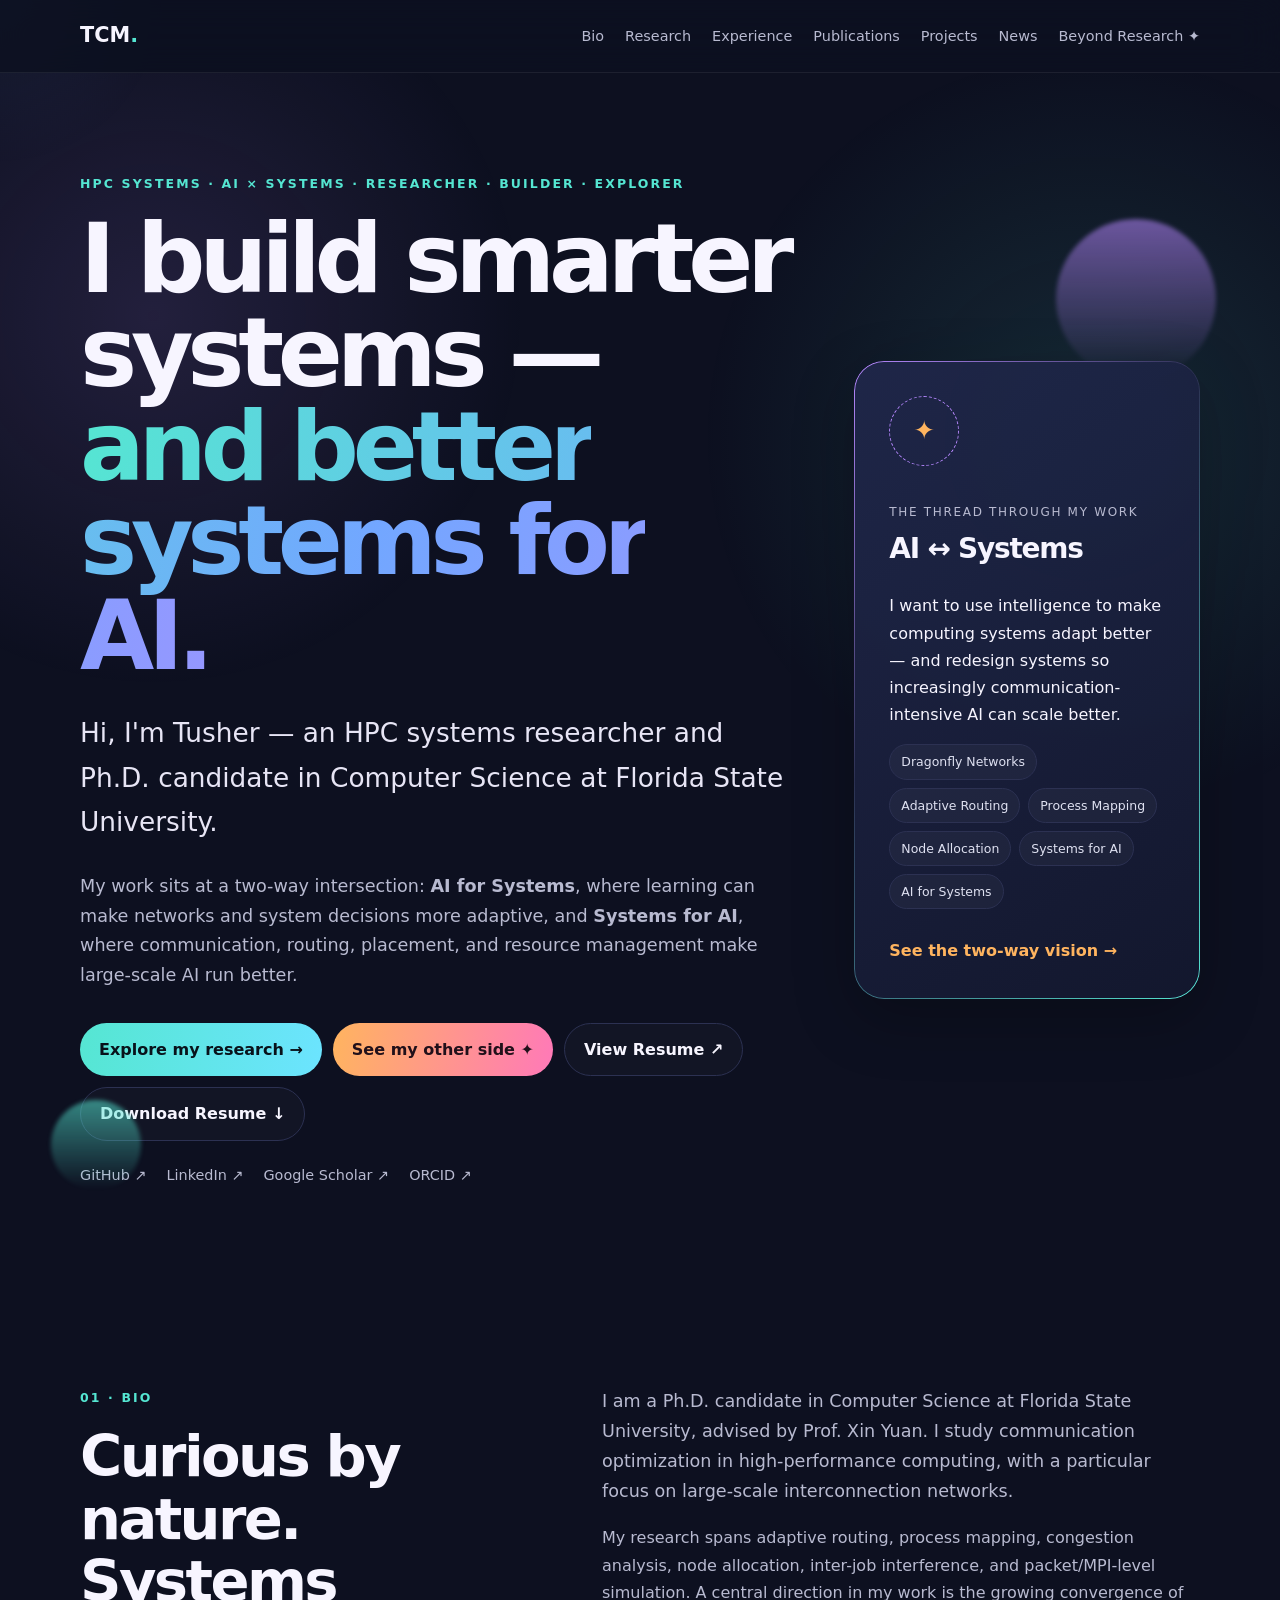
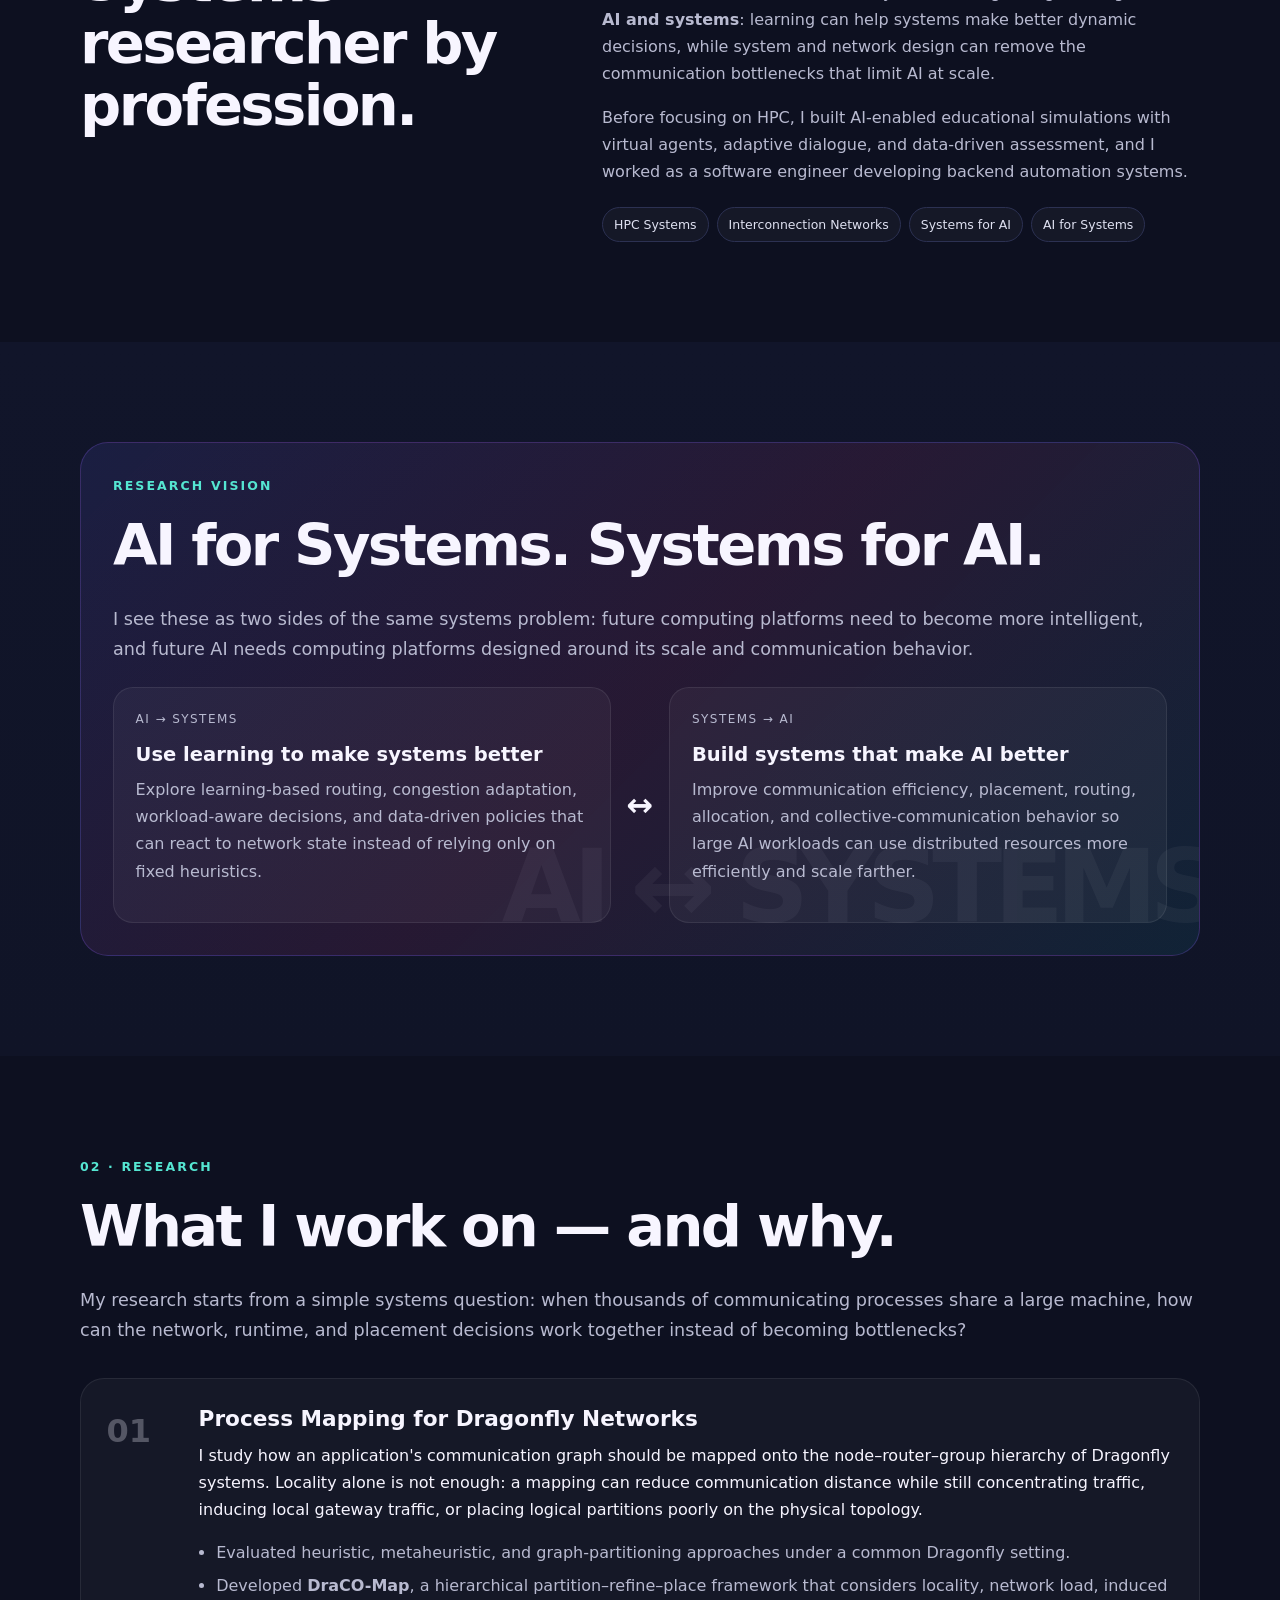
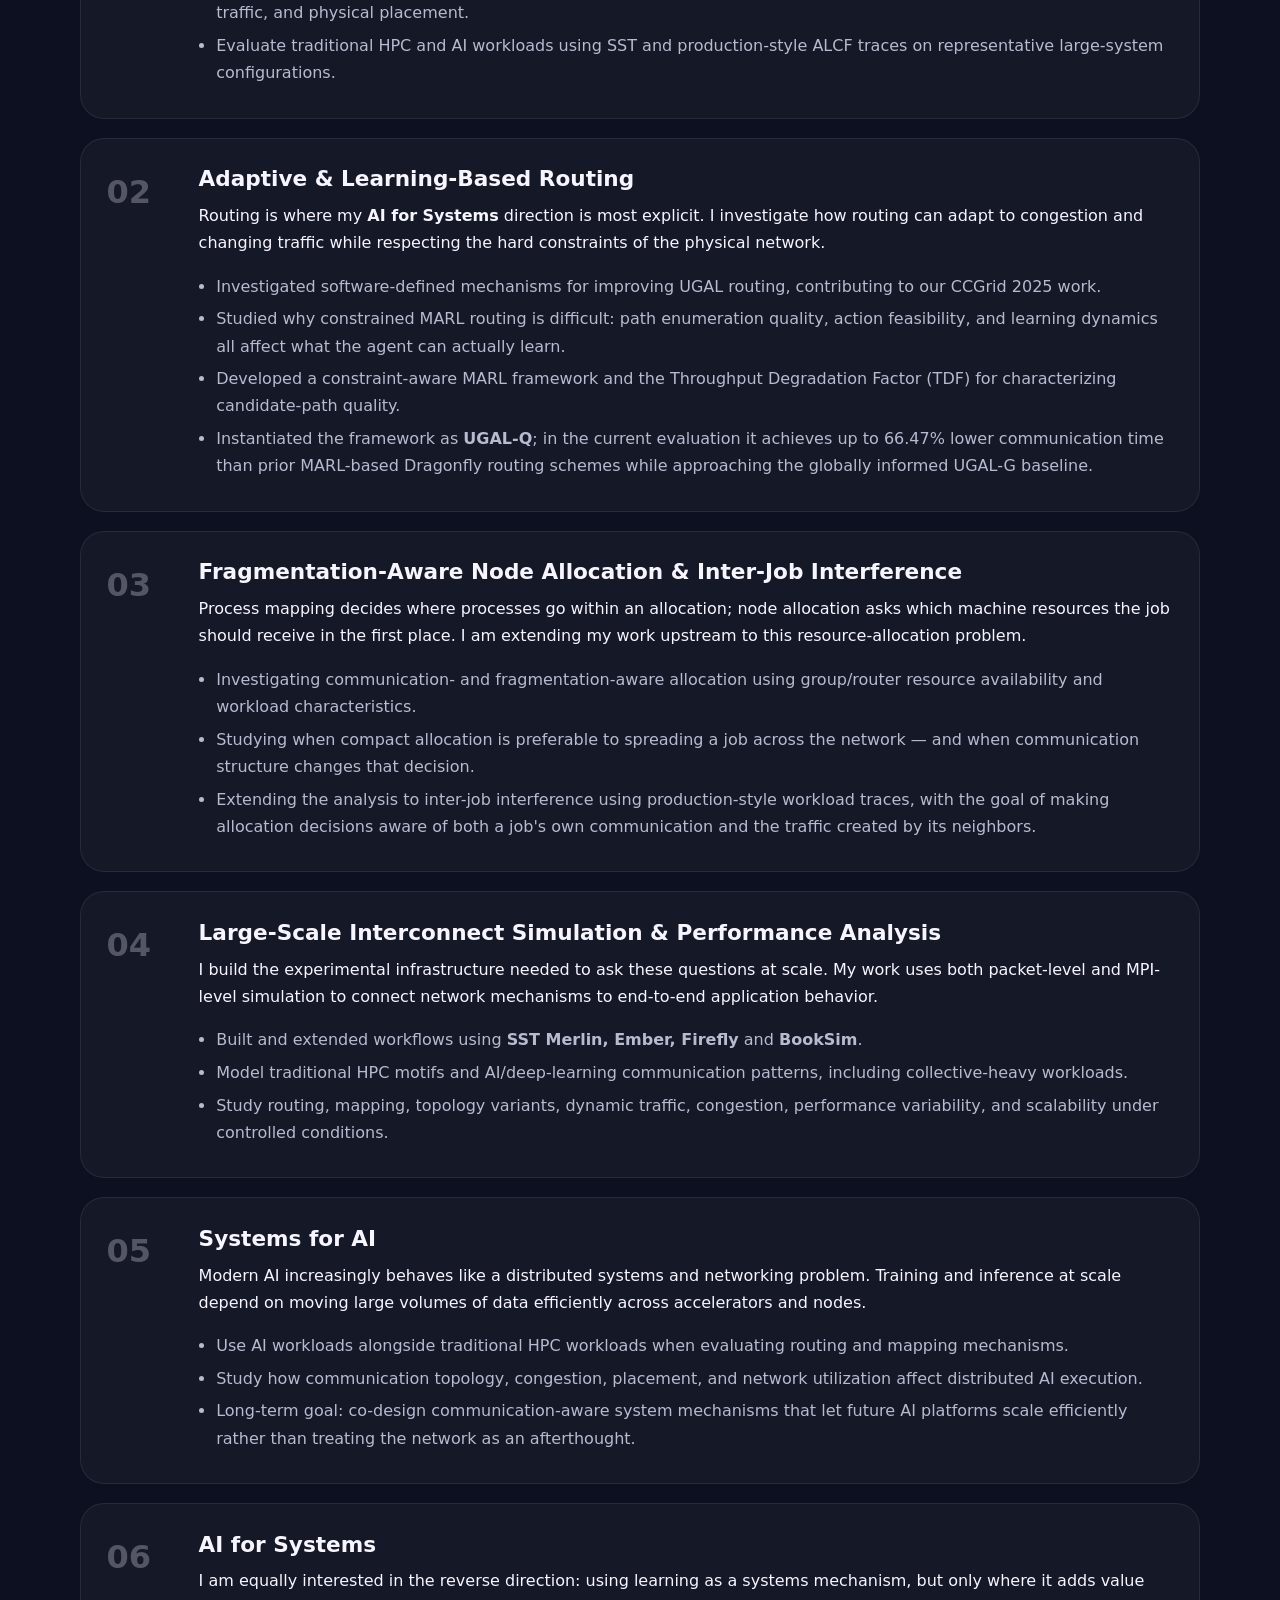
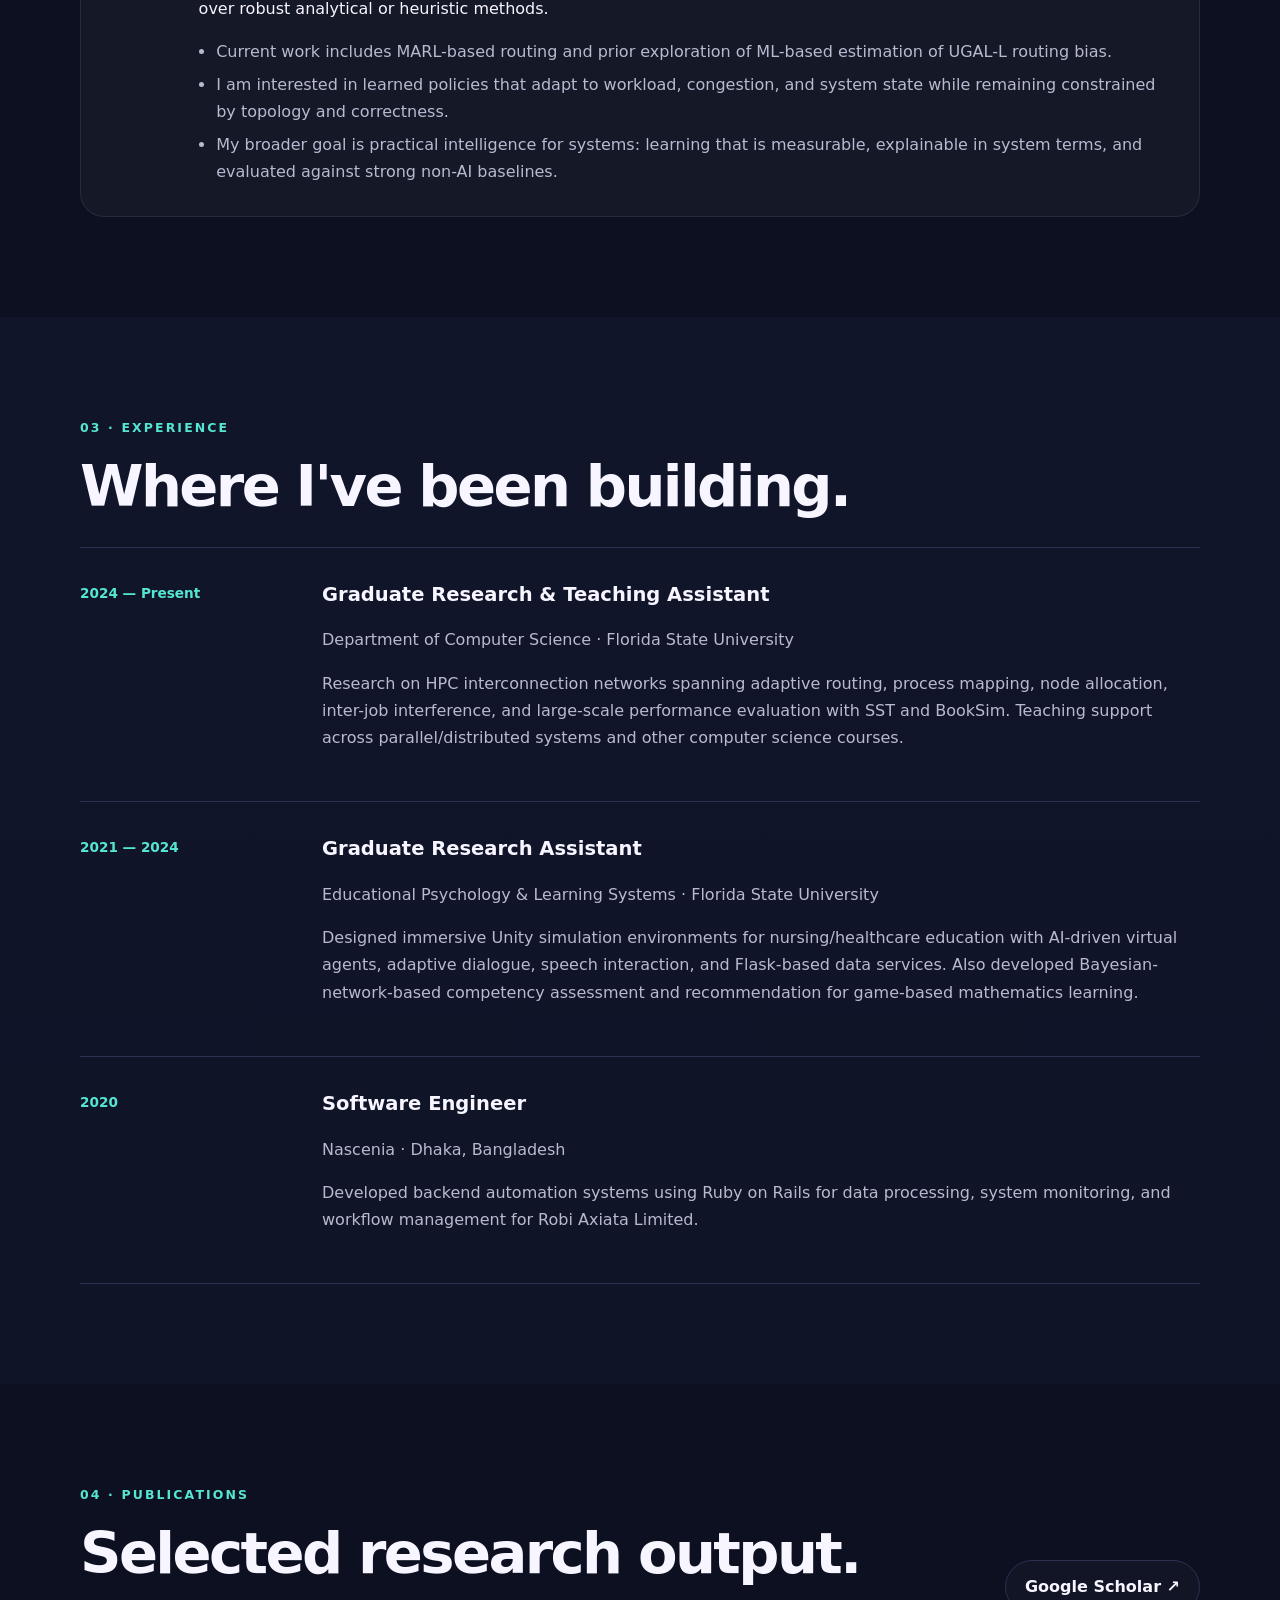
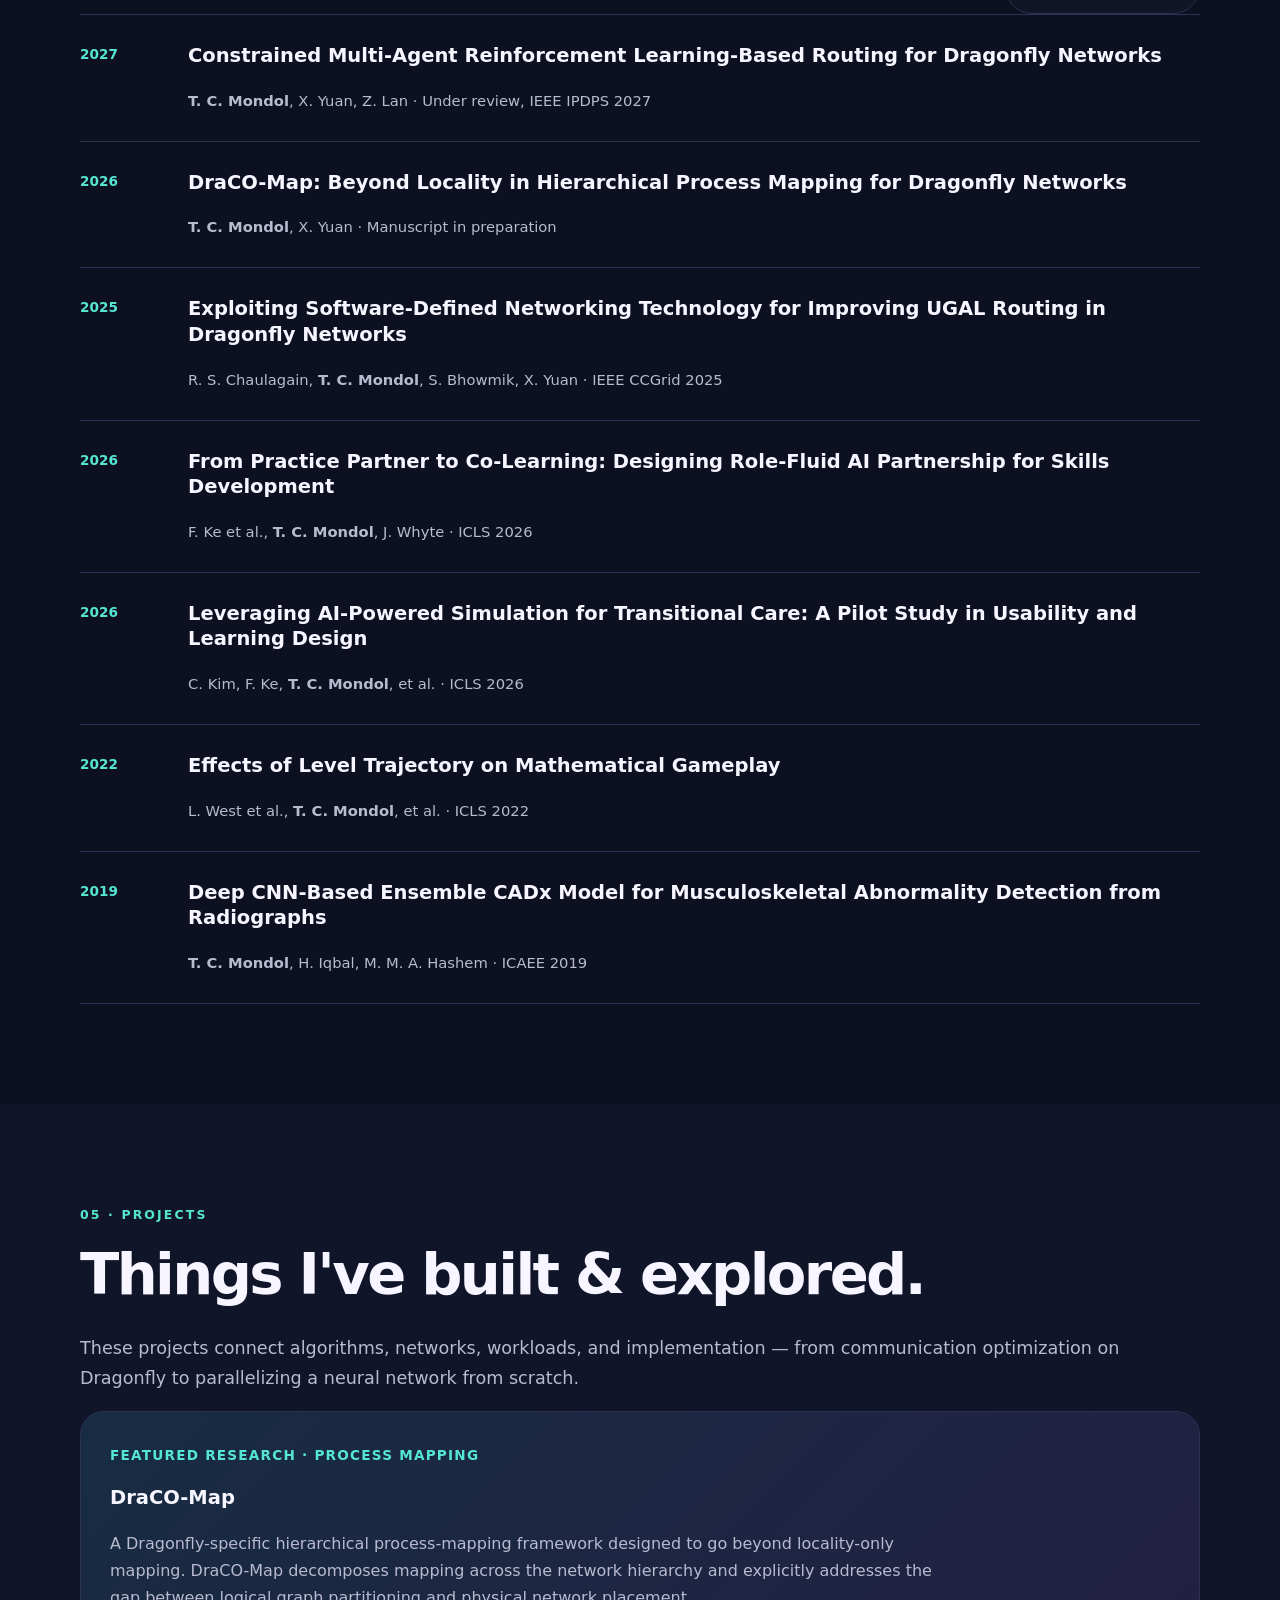
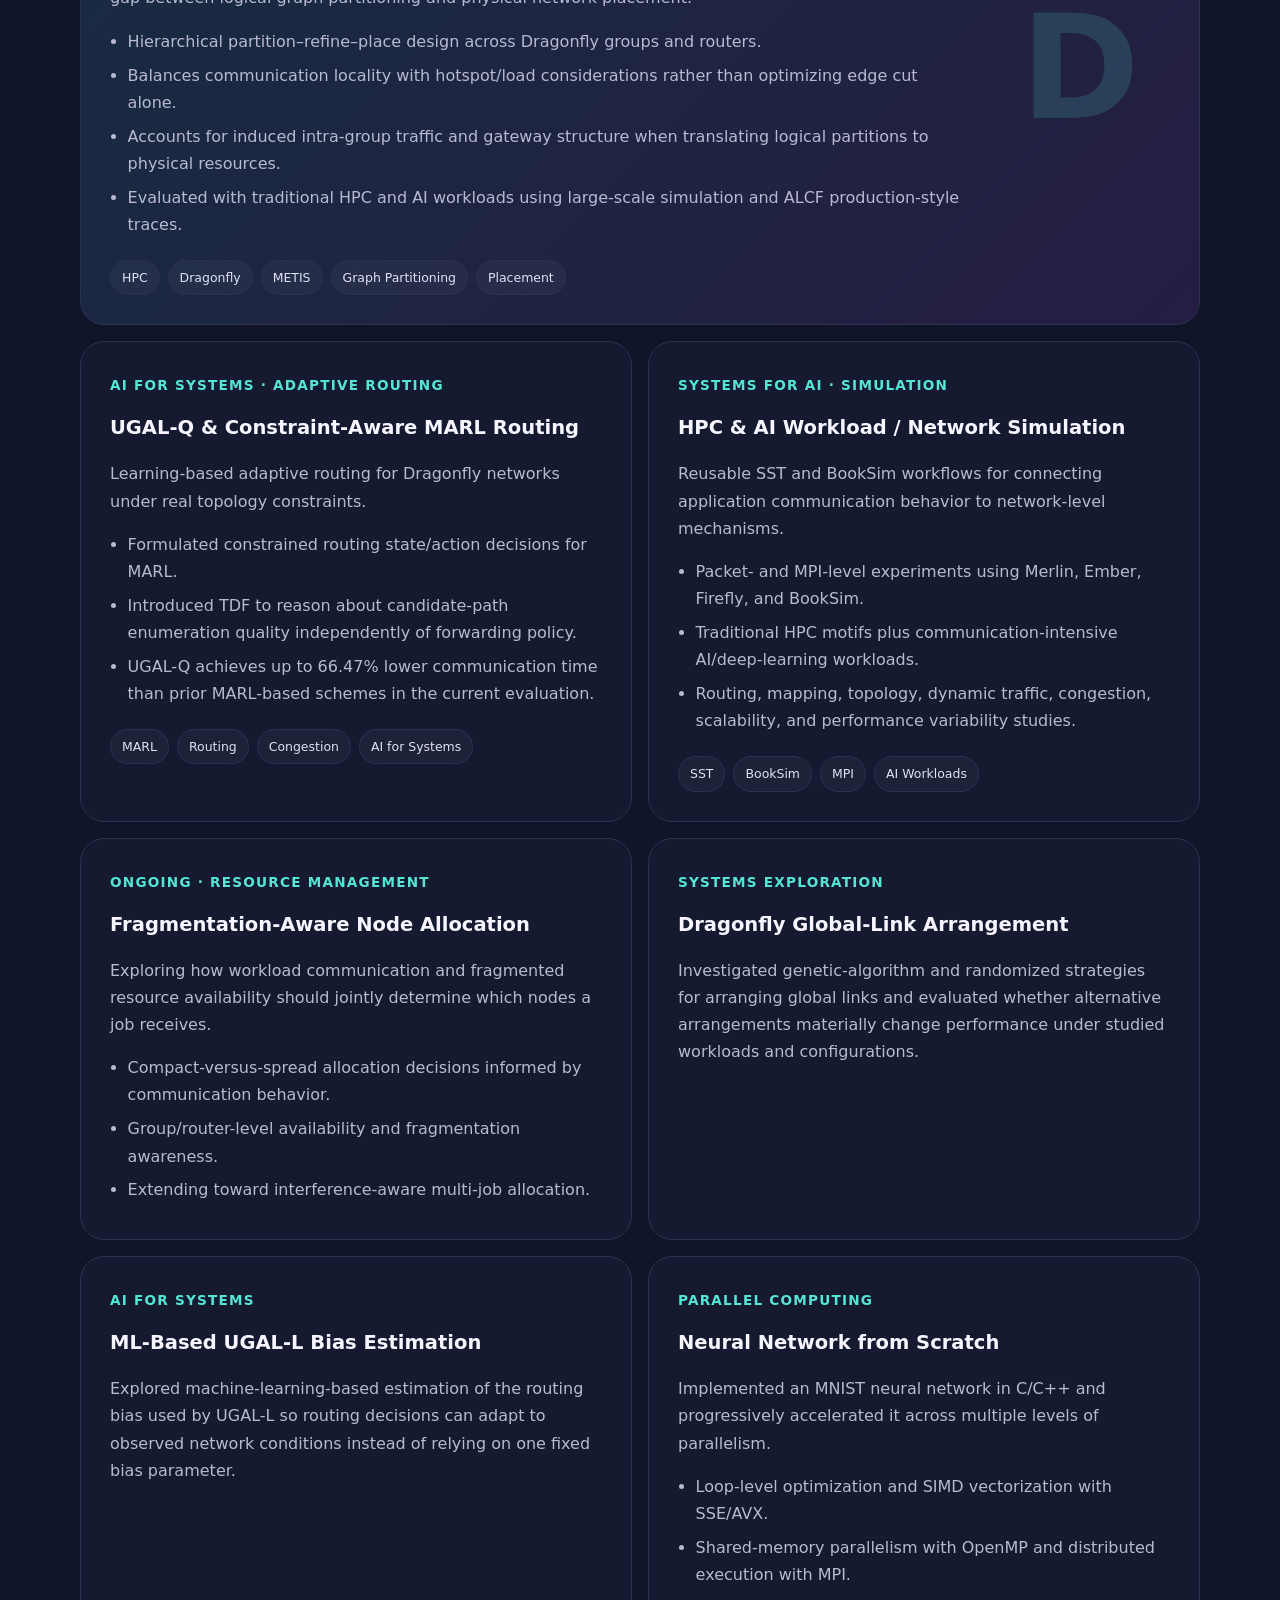
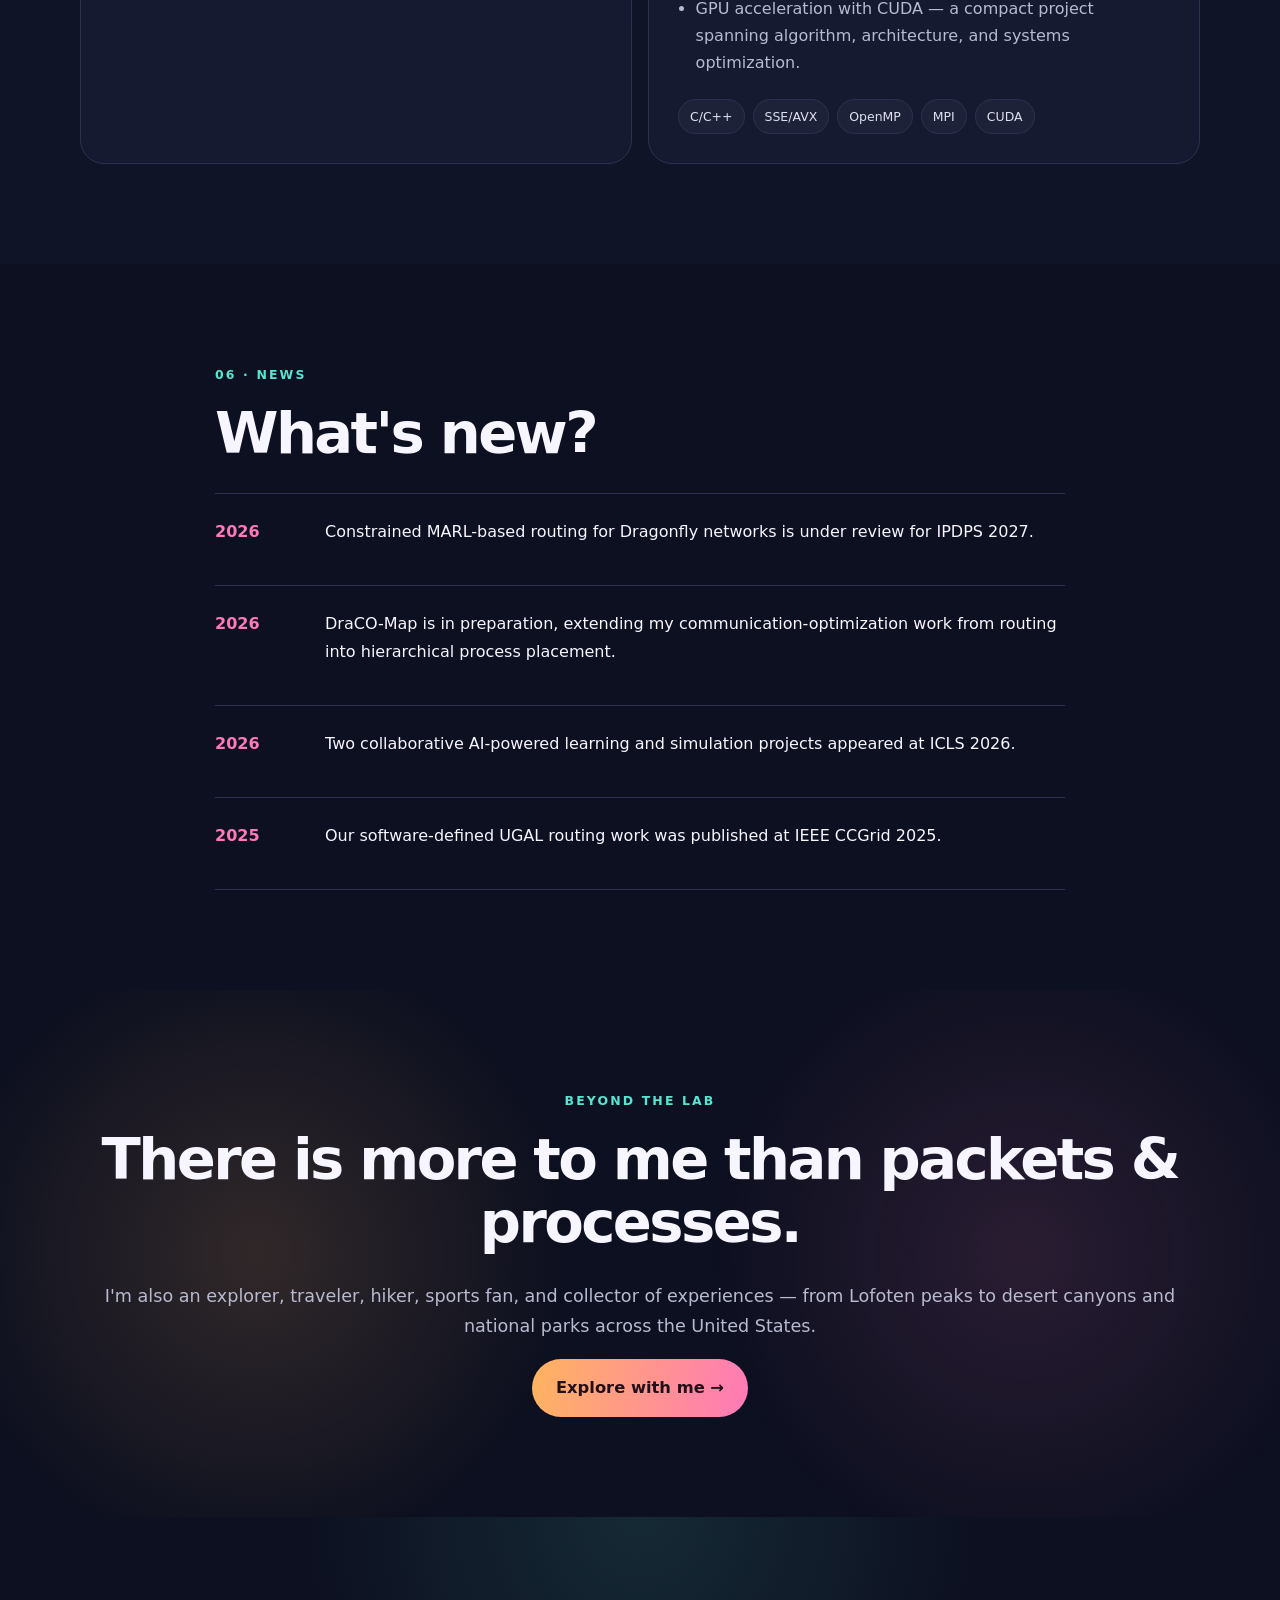
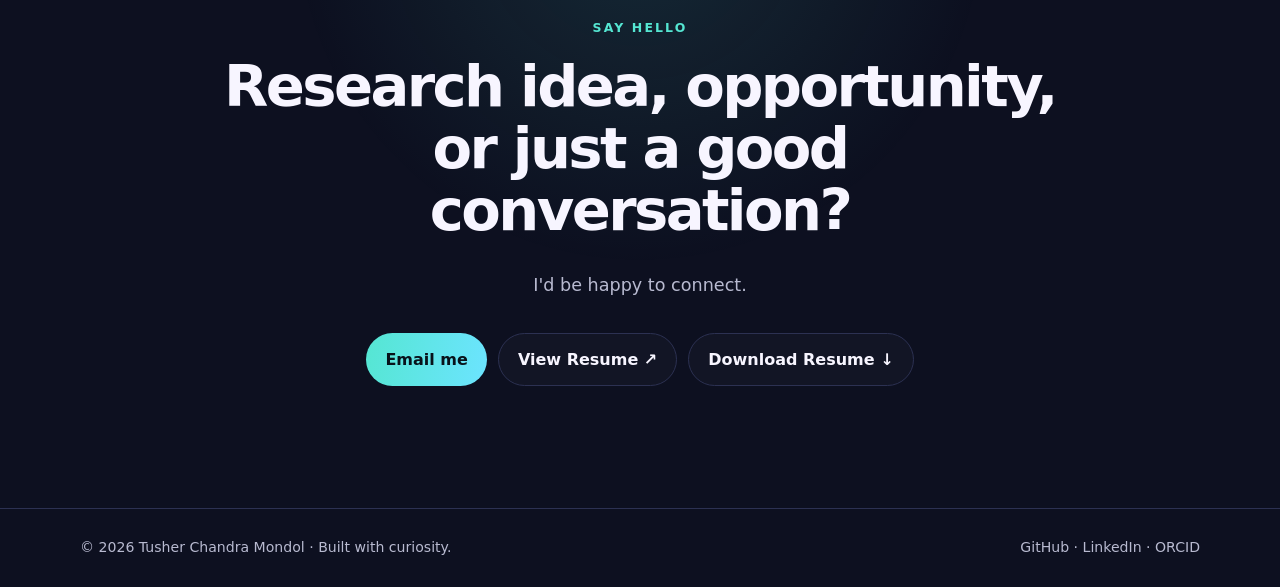
==== commit 16b958dc: "added travel history" ====
--- a/index.html
+++ b/index.html
@@ -1,11 +1,33 @@
-<!doctype html><html lang="en"><head><meta charset="utf-8"><meta name="viewport" content="width=device-width,initial-scale=1"><meta name="description" content="Tusher Chandra Mondol — HPC systems researcher, builder, and explorer."><meta name="theme-color" content="#17162b"><title>Tusher Chandra Mondol | Researcher · Builder · Explorer</title><link rel="icon" href="assets/favicon.svg" type="image/svg+xml"><link rel="stylesheet" href="assets/styles.css"><script defer src="assets/script.js"></script></head>
+<!doctype html><html lang="en"><head><meta charset="utf-8"><meta name="viewport" content="width=device-width,initial-scale=1"><meta name="description" content="Tusher Chandra Mondol — HPC systems researcher working at the intersection of AI and systems."><meta name="theme-color" content="#17162b"><title>Tusher Chandra Mondol | HPC Systems · AI × Systems</title><link rel="icon" href="assets/favicon.svg" type="image/svg+xml"><link rel="stylesheet" href="assets/styles.css"><script defer src="assets/script.js"></script></head>
 <body><div class="cursor-glow" aria-hidden="true"></div><header class="site-header"><nav class="nav container"><a class="brand" href="#top">TCM<span>.</span></a><button class="nav-toggle" aria-label="Open menu">☰</button><div class="nav-links"><a href="#about">Bio</a><a href="#research">Research</a><a href="#experience">Experience</a><a href="#publications">Publications</a><a href="#projects">Projects</a><a href="#news">News</a><a href="explore.html">Beyond Research ✦</a></div></nav></header>
-<main id="top"><section class="hero section"><div class="blob b1"></div><div class="blob b2"></div><div class="container hero-grid"><div class="reveal"><p class="eyebrow">Researcher · Builder · Explorer</p><h1>I explore <span class="gradient-text">systems, ideas & the world.</span></h1><p class="hero-title">Hi, I'm Tusher — an HPC systems researcher and Ph.D. candidate in Computer Science at Florida State University.</p><p class="hero-copy">I study how communication, placement, and routing shape large-scale computing systems. Away from the terminal, you'll often find me exploring a new trail, state, park, country, or sport.</p><div class="hero-actions"><a class="button primary" href="#research">Explore my research →</a><a class="button warm" href="explore.html">See my other side ✦</a><a class="button secondary" href="YOUR_RESUME_URL" target="_blank">Resume / CV ↗</a></div><div class="social-row"><a href="https://github.com/tusher002" target="_blank">GitHub ↗</a><a href="https://www.linkedin.com/in/tusher-chandra-mondol-2a6179153/" target="_blank">LinkedIn ↗</a><a href="YOUR_GOOGLE_SCHOLAR_URL" target="_blank">Google Scholar ↗</a><a href="YOUR_ORCID_URL" target="_blank">ORCID ↗</a></div></div><aside class="hero-card tilt reveal"><div class="mini-orbit">✦</div><p class="card-label">Currently curious about</p><h2>Making large-scale systems communicate smarter.</h2><div class="focus-pills"><span>Dragonfly Networks</span><span>Routing</span><span>Process Mapping</span><span>AI × Systems</span></div><a class="tiny-link" href="explore.html">And when I'm not researching? →</a></aside></div></section>
-<section class="section" id="about"><div class="container split"><div class="reveal"><p class="section-kicker">01 · Bio</p><h2>Curious by nature.<br>Systems researcher by profession.</h2></div><div class="reveal"><p class="lead">I am a Ph.D. candidate in Computer Science at Florida State University, advised by Prof. Xin Yuan. My research focuses on communication optimization in high-performance computing, especially large-scale interconnection networks.</p><p class="muted">I enjoy problems where algorithms meet real systems: adaptive routing, process mapping, congestion, allocation, simulation, and increasingly the intersection of AI and systems. Before HPC, I built AI-enabled educational simulations and worked as a software engineer.</p><div class="tag-row"><span>HPC Systems</span><span>Interconnection Networks</span><span>Systems for AI</span><span>AI for Systems</span></div></div></div></section>
-<section class="section tint" id="research"><div class="container"><p class="section-kicker">02 · Research</p><h2>Questions I like thinking about.</h2><div class="card-grid three"><article class="card reveal"><span class="icon">◫</span><h3>Process Mapping</h3><p>How should communicating processes be placed so locality and network load work together?</p></article><article class="card reveal"><span class="icon">↝</span><h3>Adaptive Routing</h3><p>How can routing react intelligently to congestion and changing traffic?</p></article><article class="card reveal"><span class="icon">⌘</span><h3>Allocation & Interference</h3><p>How should nodes be allocated when jobs share a fragmented, busy machine?</p></article><article class="card reveal"><span class="icon">◇</span><h3>Simulation</h3><p>Packet- and MPI-level evaluation with SST and BookSim across HPC and AI workloads.</p></article><article class="card reveal"><span class="icon">AI</span><h3>Systems for AI</h3><p>Communication-efficient execution of AI workloads on large-scale systems.</p></article><article class="card reveal"><span class="icon">∞</span><h3>AI for Systems</h3><p>Learning-based approaches for adaptive systems and network decisions.</p></article></div></div></section>
-<section class="section" id="experience"><div class="container"><p class="section-kicker">03 · Experience</p><h2>Where I've been building.</h2><div class="timeline"><article class="timeline-item reveal"><div class="time">2024 — Present</div><div><h3>Graduate Research & Teaching Assistant</h3><p class="muted">Computer Science · Florida State University</p><p>HPC interconnection networks, adaptive routing, process mapping, node allocation, inter-job interference, SST and BookSim.</p></div></article><article class="timeline-item reveal"><div class="time">2021 — 2024</div><div><h3>Graduate Research Assistant</h3><p class="muted">Educational Psychology & Learning Systems · Florida State University</p><p>Immersive Unity simulations, AI-driven virtual agents, adaptive dialogue and assessment for healthcare and mathematics education.</p></div></article><article class="timeline-item reveal"><div class="time">2020</div><div><h3>Software Engineer</h3><p class="muted">Nascenia · Dhaka, Bangladesh</p><p>Backend automation, data processing, system monitoring, and operational workflows using Ruby on Rails.</p></div></article></div></div></section>
-<section class="section tint" id="publications"><div class="container"><div class="section-heading-row"><div><p class="section-kicker">04 · Publications</p><h2>Selected research output.</h2></div><a class="button secondary" href="YOUR_GOOGLE_SCHOLAR_URL" target="_blank">Google Scholar ↗</a></div><div class="pub-list"><article class="pub reveal"><span class="pub-year">2027</span><div><h3>Constrained Multi-Agent Reinforcement Learning-Based Routing for Dragonfly Networks</h3><p><strong>T. C. Mondol</strong>, X. Yuan, Z. Lan · Under review, IEEE IPDPS 2027</p></div></article><article class="pub reveal"><span class="pub-year">2026</span><div><h3>DraCO-Map: Beyond Locality in Hierarchical Process Mapping for Dragonfly Networks</h3><p><strong>T. C. Mondol</strong>, X. Yuan · Manuscript in preparation</p></div></article><article class="pub reveal"><span class="pub-year">2025</span><div><h3>Exploiting Software-Defined Networking Technology for Improving UGAL Routing in Dragonfly Networks</h3><p>R. S. Chaulagain, <strong>T. C. Mondol</strong>, S. Bhowmik, X. Yuan · IEEE CCGrid 2025</p></div></article><article class="pub reveal"><span class="pub-year">2026</span><div><h3>From Practice Partner to Co-Learning: Designing Role-Fluid AI Partnership for Skills Development</h3><p>F. Ke et al., <strong>T. C. Mondol</strong>, J. Whyte · ICLS 2026</p></div></article><article class="pub reveal"><span class="pub-year">2026</span><div><h3>Leveraging AI-Powered Simulation for Transitional Care</h3><p>C. Kim, F. Ke, <strong>T. C. Mondol</strong>, et al. · ICLS 2026</p></div></article></div></div></section>
-<section class="section" id="projects"><div class="container"><p class="section-kicker">05 · Projects</p><h2>Things I've built & explored.</h2><div class="project-grid"><article class="project featured reveal"><div><span class="status">Featured research</span><h3>DraCO-Map</h3><p>A hierarchical process-mapping framework for Dragonfly networks combining graph partitioning, congestion-aware refinement, and physical placement.</p><div class="tag-row"><span>HPC</span><span>Dragonfly</span><span>METIS</span></div></div><div class="project-mark">D</div></article><article class="project reveal"><span class="status">Adaptive routing</span><h3>Learning-Based Dragonfly Routing</h3><p>Congestion-aware and learning-based routing, including software-defined, Q-adaptive, and MARL directions.</p></article><article class="project reveal"><span class="status">Simulation</span><h3>HPC Workload & Network Simulation</h3><p>SST/Ember/Merlin and BookSim workflows for HPC motifs, AI workloads, dynamic traffic, and topology studies.</p></article><article class="project reveal"><span class="status">Parallel computing</span><h3>Neural Network from Scratch</h3><p>C/C++ MNIST network accelerated with loop optimization, SSE/AVX, OpenMP, MPI, and CUDA.</p></article></div></div></section>
-<section class="section tint" id="news"><div class="container narrow"><p class="section-kicker">06 · News</p><h2>What's new?</h2><div class="news-list"><article class="reveal"><time>2026</time><p>Constrained MARL-based routing for Dragonfly networks is under review for IPDPS 2027.</p></article><article class="reveal"><time>2026</time><p>Two collaborative AI-powered learning and simulation projects appeared at ICLS 2026.</p></article><article class="reveal"><time>2025</time><p>Our software-defined UGAL routing work was published at IEEE CCGrid 2025.</p></article></div></div></section>
-<section class="section playground"><div class="container center reveal"><p class="section-kicker">Beyond the lab</p><h2>There is more to me than packets & processes.</h2><p class="lead">I'm also an explorer, traveler, hiker, sports fan, and collector of experiences. Come see the places, parks, trails, and moments that make up the other half of my story.</p><a class="button warm big" href="explore.html">Explore with me →</a></div></section>
-<section class="section contact-section"><div class="container narrow center reveal"><p class="section-kicker">Say hello</p><h2>Research idea, opportunity, or just a good conversation?</h2><p class="lead">I'd be happy to connect.</p><div class="hero-actions center-actions"><a class="button primary" href="mailto:tm20du@fsu.edu">Email me</a><a class="button secondary" href="YOUR_RESUME_URL" target="_blank">Resume / CV ↗</a></div></div></section></main><footer class="footer"><div class="container footer-row"><p>© <span id="year"></span> Tusher Chandra Mondol · Built with curiosity.</p><div><a href="https://github.com/tusher002" target="_blank">GitHub</a> · <a href="https://www.linkedin.com/in/tusher-chandra-mondol-2a6179153/" target="_blank">LinkedIn</a></div></div></footer></body></html>
+<main id="top"><section class="hero section"><div class="blob b1"></div><div class="blob b2"></div><div class="container hero-grid"><div class="reveal"><p class="eyebrow">HPC Systems · AI × Systems · Researcher · Builder · Explorer</p><h1>I build smarter systems — <span class="gradient-text">and better systems for AI.</span></h1><p class="hero-title">Hi, I'm Tusher — an HPC systems researcher and Ph.D. candidate in Computer Science at Florida State University.</p><p class="hero-copy">My work sits at a two-way intersection: <strong>AI for Systems</strong>, where learning can make networks and system decisions more adaptive, and <strong>Systems for AI</strong>, where communication, routing, placement, and resource management make large-scale AI run better.</p><div class="hero-actions"><a class="button primary" href="#research">Explore my research →</a><a class="button warm" href="explore.html">See my other side ✦</a><a class="button secondary" href="resume.pdf" target="_blank">View Resume ↗</a><a class="button secondary" href="resume.pdf" download>Download Resume ↓</a></div><div class="social-row"><a href="https://github.com/tusher002" target="_blank">GitHub ↗</a><a href="https://www.linkedin.com/in/tusher-chandra-mondol-2a6179153/" target="_blank">LinkedIn ↗</a><a href="https://scholar.google.com/citations?user=k2KLazkAAAAJ&hl=en" target="_blank">Google Scholar ↗</a><a href="https://orcid.org/0009-0006-6138-1830" target="_blank">ORCID ↗</a></div></div><aside class="hero-card tilt reveal"><div class="mini-orbit">✦</div><p class="card-label">The thread through my work</p><h2>AI ↔ Systems</h2><p>I want to use intelligence to make computing systems adapt better — and redesign systems so increasingly communication-intensive AI can scale better.</p><div class="focus-pills"><span>Dragonfly Networks</span><span>Adaptive Routing</span><span>Process Mapping</span><span>Node Allocation</span><span>Systems for AI</span><span>AI for Systems</span></div><a class="tiny-link" href="#ai-systems">See the two-way vision →</a></aside></div></section>
+
+<section class="section" id="about"><div class="container split"><div class="reveal"><p class="section-kicker">01 · Bio</p><h2>Curious by nature.<br>Systems researcher by profession.</h2></div><div class="reveal"><p class="lead">I am a Ph.D. candidate in Computer Science at Florida State University, advised by Prof. Xin Yuan. I study communication optimization in high-performance computing, with a particular focus on large-scale interconnection networks.</p><p class="muted">My research spans adaptive routing, process mapping, congestion analysis, node allocation, inter-job interference, and packet/MPI-level simulation. A central direction in my work is the growing convergence of <strong>AI and systems</strong>: learning can help systems make better dynamic decisions, while system and network design can remove the communication bottlenecks that limit AI at scale.</p><p class="muted">Before focusing on HPC, I built AI-enabled educational simulations with virtual agents, adaptive dialogue, and data-driven assessment, and I worked as a software engineer developing backend automation systems.</p><div class="tag-row"><span>HPC Systems</span><span>Interconnection Networks</span><span>Systems for AI</span><span>AI for Systems</span></div></div></div></section>
+
+<section class="section tint" id="ai-systems"><div class="container"><div class="ai-banner reveal"><p class="section-kicker">Research vision</p><h2>AI for Systems. Systems for AI.</h2><p class="lead">I see these as two sides of the same systems problem: future computing platforms need to become more intelligent, and future AI needs computing platforms designed around its scale and communication behavior.</p><div class="ai-flow"><div class="ai-side"><p class="smallcaps">AI → Systems</p><h3>Use learning to make systems better</h3><p class="muted">Explore learning-based routing, congestion adaptation, workload-aware decisions, and data-driven policies that can react to network state instead of relying only on fixed heuristics.</p></div><div class="ai-arrow">↔</div><div class="ai-side"><p class="smallcaps">Systems → AI</p><h3>Build systems that make AI better</h3><p class="muted">Improve communication efficiency, placement, routing, allocation, and collective-communication behavior so large AI workloads can use distributed resources more efficiently and scale farther.</p></div></div></div></div></section>
+
+<section class="section" id="research"><div class="container"><p class="section-kicker">02 · Research</p><h2>What I work on — and why.</h2><p class="lead">My research starts from a simple systems question: when thousands of communicating processes share a large machine, how can the network, runtime, and placement decisions work together instead of becoming bottlenecks?</p><div class="research-stack">
+<article class="research-detail reveal"><div class="research-num">01</div><div><h3>Process Mapping for Dragonfly Networks</h3><p>I study how an application's communication graph should be mapped onto the node–router–group hierarchy of Dragonfly systems. Locality alone is not enough: a mapping can reduce communication distance while still concentrating traffic, inducing local gateway traffic, or placing logical partitions poorly on the physical topology.</p><ul><li>Evaluated heuristic, metaheuristic, and graph-partitioning approaches under a common Dragonfly setting.</li><li>Developed <strong>DraCO-Map</strong>, a hierarchical partition–refine–place framework that considers locality, network load, induced traffic, and physical placement.</li><li>Evaluate traditional HPC and AI workloads using SST and production-style ALCF traces on representative large-system configurations.</li></ul></div></article>
+<article class="research-detail reveal"><div class="research-num">02</div><div><h3>Adaptive & Learning-Based Routing</h3><p>Routing is where my <strong>AI for Systems</strong> direction is most explicit. I investigate how routing can adapt to congestion and changing traffic while respecting the hard constraints of the physical network.</p><ul><li>Investigated software-defined mechanisms for improving UGAL routing, contributing to our CCGrid 2025 work.</li><li>Studied why constrained MARL routing is difficult: path enumeration quality, action feasibility, and learning dynamics all affect what the agent can actually learn.</li><li>Developed a constraint-aware MARL framework and the Throughput Degradation Factor (TDF) for characterizing candidate-path quality.</li><li>Instantiated the framework as <strong>UGAL-Q</strong>; in the current evaluation it achieves up to 66.47% lower communication time than prior MARL-based Dragonfly routing schemes while approaching the globally informed UGAL-G baseline.</li></ul></div></article>
+<article class="research-detail reveal"><div class="research-num">03</div><div><h3>Fragmentation-Aware Node Allocation & Inter-Job Interference</h3><p>Process mapping decides where processes go within an allocation; node allocation asks which machine resources the job should receive in the first place. I am extending my work upstream to this resource-allocation problem.</p><ul><li>Investigating communication- and fragmentation-aware allocation using group/router resource availability and workload characteristics.</li><li>Studying when compact allocation is preferable to spreading a job across the network — and when communication structure changes that decision.</li><li>Extending the analysis to inter-job interference using production-style workload traces, with the goal of making allocation decisions aware of both a job's own communication and the traffic created by its neighbors.</li></ul></div></article>
+<article class="research-detail reveal"><div class="research-num">04</div><div><h3>Large-Scale Interconnect Simulation & Performance Analysis</h3><p>I build the experimental infrastructure needed to ask these questions at scale. My work uses both packet-level and MPI-level simulation to connect network mechanisms to end-to-end application behavior.</p><ul><li>Built and extended workflows using <strong>SST Merlin, Ember, Firefly</strong> and <strong>BookSim</strong>.</li><li>Model traditional HPC motifs and AI/deep-learning communication patterns, including collective-heavy workloads.</li><li>Study routing, mapping, topology variants, dynamic traffic, congestion, performance variability, and scalability under controlled conditions.</li></ul></div></article>
+<article class="research-detail reveal"><div class="research-num">05</div><div><h3>Systems for AI</h3><p>Modern AI increasingly behaves like a distributed systems and networking problem. Training and inference at scale depend on moving large volumes of data efficiently across accelerators and nodes.</p><ul><li>Use AI workloads alongside traditional HPC workloads when evaluating routing and mapping mechanisms.</li><li>Study how communication topology, congestion, placement, and network utilization affect distributed AI execution.</li><li>Long-term goal: co-design communication-aware system mechanisms that let future AI platforms scale efficiently rather than treating the network as an afterthought.</li></ul></div></article>
+<article class="research-detail reveal"><div class="research-num">06</div><div><h3>AI for Systems</h3><p>I am equally interested in the reverse direction: using learning as a systems mechanism, but only where it adds value over robust analytical or heuristic methods.</p><ul><li>Current work includes MARL-based routing and prior exploration of ML-based estimation of UGAL-L routing bias.</li><li>I am interested in learned policies that adapt to workload, congestion, and system state while remaining constrained by topology and correctness.</li><li>My broader goal is practical intelligence for systems: learning that is measurable, explainable in system terms, and evaluated against strong non-AI baselines.</li></ul></div></article>
+</div></div></section>
+
+<section class="section tint" id="experience"><div class="container"><p class="section-kicker">03 · Experience</p><h2>Where I've been building.</h2><div class="timeline"><article class="timeline-item reveal"><div class="time">2024 — Present</div><div><h3>Graduate Research & Teaching Assistant</h3><p class="muted">Department of Computer Science · Florida State University</p><p>Research on HPC interconnection networks spanning adaptive routing, process mapping, node allocation, inter-job interference, and large-scale performance evaluation with SST and BookSim. Teaching support across parallel/distributed systems and other computer science courses.</p></div></article><article class="timeline-item reveal"><div class="time">2021 — 2024</div><div><h3>Graduate Research Assistant</h3><p class="muted">Educational Psychology & Learning Systems · Florida State University</p><p>Designed immersive Unity simulation environments for nursing/healthcare education with AI-driven virtual agents, adaptive dialogue, speech interaction, and Flask-based data services. Also developed Bayesian-network-based competency assessment and recommendation for game-based mathematics learning.</p></div></article><article class="timeline-item reveal"><div class="time">2020</div><div><h3>Software Engineer</h3><p class="muted">Nascenia · Dhaka, Bangladesh</p><p>Developed backend automation systems using Ruby on Rails for data processing, system monitoring, and workflow management for Robi Axiata Limited.</p></div></article></div></div></section>
+
+<section class="section" id="publications"><div class="container"><div class="section-heading-row"><div><p class="section-kicker">04 · Publications</p><h2>Selected research output.</h2></div><a class="button secondary" href="https://scholar.google.com/citations?user=k2KLazkAAAAJ&hl=en" target="_blank">Google Scholar ↗</a></div><div class="pub-list"><article class="pub reveal"><span class="pub-year">2027</span><div><h3>Constrained Multi-Agent Reinforcement Learning-Based Routing for Dragonfly Networks</h3><p><strong>T. C. Mondol</strong>, X. Yuan, Z. Lan · Under review, IEEE IPDPS 2027</p></div></article><article class="pub reveal"><span class="pub-year">2026</span><div><h3>DraCO-Map: Beyond Locality in Hierarchical Process Mapping for Dragonfly Networks</h3><p><strong>T. C. Mondol</strong>, X. Yuan · Manuscript in preparation</p></div></article><article class="pub reveal"><span class="pub-year">2025</span><div><h3>Exploiting Software-Defined Networking Technology for Improving UGAL Routing in Dragonfly Networks</h3><p>R. S. Chaulagain, <strong>T. C. Mondol</strong>, S. Bhowmik, X. Yuan · IEEE CCGrid 2025</p></div></article><article class="pub reveal"><span class="pub-year">2026</span><div><h3>From Practice Partner to Co-Learning: Designing Role-Fluid AI Partnership for Skills Development</h3><p>F. Ke et al., <strong>T. C. Mondol</strong>, J. Whyte · ICLS 2026</p></div></article><article class="pub reveal"><span class="pub-year">2026</span><div><h3>Leveraging AI-Powered Simulation for Transitional Care: A Pilot Study in Usability and Learning Design</h3><p>C. Kim, F. Ke, <strong>T. C. Mondol</strong>, et al. · ICLS 2026</p></div></article><article class="pub reveal"><span class="pub-year">2022</span><div><h3>Effects of Level Trajectory on Mathematical Gameplay</h3><p>L. West et al., <strong>T. C. Mondol</strong>, et al. · ICLS 2022</p></div></article><article class="pub reveal"><span class="pub-year">2019</span><div><h3>Deep CNN-Based Ensemble CADx Model for Musculoskeletal Abnormality Detection from Radiographs</h3><p><strong>T. C. Mondol</strong>, H. Iqbal, M. M. A. Hashem · ICAEE 2019</p></div></article></div></div></section>
+
+<section class="section tint" id="projects"><div class="container"><p class="section-kicker">05 · Projects</p><h2>Things I've built & explored.</h2><p class="lead">These projects connect algorithms, networks, workloads, and implementation — from communication optimization on Dragonfly to parallelizing a neural network from scratch.</p><div class="project-grid"><article class="project featured reveal"><div class="project-copy"><span class="status">Featured research · Process mapping</span><h3>DraCO-Map</h3><p>A Dragonfly-specific hierarchical process-mapping framework designed to go beyond locality-only mapping. DraCO-Map decomposes mapping across the network hierarchy and explicitly addresses the gap between logical graph partitioning and physical network placement.</p><ul class="project-points"><li>Hierarchical partition–refine–place design across Dragonfly groups and routers.</li><li>Balances communication locality with hotspot/load considerations rather than optimizing edge cut alone.</li><li>Accounts for induced intra-group traffic and gateway structure when translating logical partitions to physical resources.</li><li>Evaluated with traditional HPC and AI workloads using large-scale simulation and ALCF production-style traces.</li></ul><div class="tag-row"><span>HPC</span><span>Dragonfly</span><span>METIS</span><span>Graph Partitioning</span><span>Placement</span></div></div><div class="project-mark">D</div></article>
+<article class="project reveal"><span class="status">AI for Systems · Adaptive routing</span><h3>UGAL-Q & Constraint-Aware MARL Routing</h3><p>Learning-based adaptive routing for Dragonfly networks under real topology constraints.</p><ul class="project-points"><li>Formulated constrained routing state/action decisions for MARL.</li><li>Introduced TDF to reason about candidate-path enumeration quality independently of forwarding policy.</li><li>UGAL-Q achieves up to 66.47% lower communication time than prior MARL-based schemes in the current evaluation.</li></ul><div class="tag-row"><span>MARL</span><span>Routing</span><span>Congestion</span><span>AI for Systems</span></div></article>
+<article class="project reveal"><span class="status">Systems for AI · Simulation</span><h3>HPC & AI Workload / Network Simulation</h3><p>Reusable SST and BookSim workflows for connecting application communication behavior to network-level mechanisms.</p><ul class="project-points"><li>Packet- and MPI-level experiments using Merlin, Ember, Firefly, and BookSim.</li><li>Traditional HPC motifs plus communication-intensive AI/deep-learning workloads.</li><li>Routing, mapping, topology, dynamic traffic, congestion, scalability, and performance variability studies.</li></ul><div class="tag-row"><span>SST</span><span>BookSim</span><span>MPI</span><span>AI Workloads</span></div></article>
+<article class="project reveal"><span class="status">Ongoing · Resource management</span><h3>Fragmentation-Aware Node Allocation</h3><p>Exploring how workload communication and fragmented resource availability should jointly determine which nodes a job receives.</p><ul class="project-points"><li>Compact-versus-spread allocation decisions informed by communication behavior.</li><li>Group/router-level availability and fragmentation awareness.</li><li>Extending toward interference-aware multi-job allocation.</li></ul></article>
+<article class="project reveal"><span class="status">Systems exploration</span><h3>Dragonfly Global-Link Arrangement</h3><p>Investigated genetic-algorithm and randomized strategies for arranging global links and evaluated whether alternative arrangements materially change performance under studied workloads and configurations.</p></article>
+<article class="project reveal"><span class="status">AI for Systems</span><h3>ML-Based UGAL-L Bias Estimation</h3><p>Explored machine-learning-based estimation of the routing bias used by UGAL-L so routing decisions can adapt to observed network conditions instead of relying on one fixed bias parameter.</p></article>
+<article class="project reveal"><span class="status">Parallel computing</span><h3>Neural Network from Scratch</h3><p>Implemented an MNIST neural network in C/C++ and progressively accelerated it across multiple levels of parallelism.</p><ul class="project-points"><li>Loop-level optimization and SIMD vectorization with SSE/AVX.</li><li>Shared-memory parallelism with OpenMP and distributed execution with MPI.</li><li>GPU acceleration with CUDA — a compact project spanning algorithm, architecture, and systems optimization.</li></ul><div class="tag-row"><span>C/C++</span><span>SSE/AVX</span><span>OpenMP</span><span>MPI</span><span>CUDA</span></div></article></div></div></section>
+
+<section class="section" id="news"><div class="container narrow"><p class="section-kicker">06 · News</p><h2>What's new?</h2><div class="news-list"><article class="reveal"><time>2026</time><p>Constrained MARL-based routing for Dragonfly networks is under review for IPDPS 2027.</p></article><article class="reveal"><time>2026</time><p>DraCO-Map is in preparation, extending my communication-optimization work from routing into hierarchical process placement.</p></article><article class="reveal"><time>2026</time><p>Two collaborative AI-powered learning and simulation projects appeared at ICLS 2026.</p></article><article class="reveal"><time>2025</time><p>Our software-defined UGAL routing work was published at IEEE CCGrid 2025.</p></article></div></div></section>
+
+<section class="section playground"><div class="container center reveal"><p class="section-kicker">Beyond the lab</p><h2>There is more to me than packets & processes.</h2><p class="lead">I'm also an explorer, traveler, hiker, sports fan, and collector of experiences — from Lofoten peaks to desert canyons and national parks across the United States.</p><a class="button warm big" href="explore.html">Explore with me →</a></div></section>
+<section class="section contact-section"><div class="container narrow center reveal"><p class="section-kicker">Say hello</p><h2>Research idea, opportunity, or just a good conversation?</h2><p class="lead">I'd be happy to connect.</p><div class="hero-actions center-actions"><a class="button primary" href="mailto:tm20du@fsu.edu">Email me</a><a class="button secondary" href="resume.pdf" target="_blank">View Resume ↗</a><a class="button secondary" href="resume.pdf" download>Download Resume ↓</a></div></div></section></main><footer class="footer"><div class="container footer-row"><p>© <span id="year"></span> Tusher Chandra Mondol · Built with curiosity.</p><div><a href="https://github.com/tusher002" target="_blank">GitHub</a> · <a href="https://www.linkedin.com/in/tusher-chandra-mondol-2a6179153/" target="_blank">LinkedIn</a> · <a href="https://orcid.org/0009-0006-6138-1830" target="_blank">ORCID</a></div></div></footer></body></html>
--- a/assets/styles.css
+++ b/assets/styles.css
@@ -1,2 +1,7 @@
 :root{--bg:#0d1020;--panel:#151a31;--panel2:#1b2040;--text:#f7f5ff;--muted:#b8bad0;--line:#2c3152;--cyan:#55e6d2;--blue:#72a7ff;--purple:#b788ff;--pink:#ff79b8;--orange:#ffb45f;--max:1120px;--radius:24px;--shadow:0 20px 60px rgba(0,0,0,.25)}*{box-sizing:border-box}html{scroll-behavior:smooth}body{margin:0;background:var(--bg);color:var(--text);font:16px/1.7 Inter,ui-sans-serif,system-ui,-apple-system,"Segoe UI",sans-serif;overflow-x:hidden}a{color:inherit;text-decoration:none}h1,h2,h3,p{margin-top:0}h1{font-size:clamp(3.2rem,7.5vw,6.7rem);line-height:.98;letter-spacing:-.065em;margin-bottom:28px}h2{font-size:clamp(2.1rem,4.5vw,3.8rem);line-height:1.08;letter-spacing:-.045em;margin-bottom:28px}h3{font-size:1.22rem;line-height:1.3}.container{width:min(calc(100% - 40px),var(--max));margin:auto}.narrow{max-width:850px}.section{padding:100px 0;position:relative;scroll-margin-top:74px}.tint{background:linear-gradient(180deg,#11152a,#101427)}.site-header{position:sticky;top:0;z-index:30;background:rgba(13,16,32,.75);backdrop-filter:blur(20px);border-bottom:1px solid rgba(255,255,255,.07)}.nav{height:72px;display:flex;align-items:center;justify-content:space-between}.brand{font-weight:900;font-size:1.3rem}.brand span,.section-kicker,.eyebrow{color:var(--cyan)}.nav-links{display:flex;gap:21px;align-items:center}.nav-links a{color:var(--muted);font-size:.9rem;transition:.2s}.nav-links a:hover{color:#fff;transform:translateY(-1px)}.nav-toggle{display:none;background:none;border:0;color:#fff;font-size:1.5rem}.hero{min-height:calc(100vh - 72px);display:flex;align-items:center;background:radial-gradient(circle at 12% 20%,rgba(183,136,255,.13),transparent 25%),radial-gradient(circle at 85% 30%,rgba(85,230,210,.12),transparent 28%)}.hero-grid{display:grid;grid-template-columns:1.55fr .75fr;gap:60px;align-items:center}.eyebrow,.section-kicker{font-size:.78rem;text-transform:uppercase;letter-spacing:.17em;font-weight:900;margin-bottom:18px}.gradient-text{background:linear-gradient(100deg,var(--cyan),var(--blue),var(--purple),var(--pink));background-size:200% auto;-webkit-background-clip:text;background-clip:text;color:transparent;animation:gradient 7s linear infinite}.warm-gradient{background-image:linear-gradient(100deg,var(--orange),var(--pink),var(--purple))}@keyframes gradient{to{background-position:200% center}}.hero-title{font-size:clamp(1.25rem,2.3vw,1.65rem);color:#e7e5f5;max-width:800px}.hero-copy,.lead{font-size:1.1rem;color:var(--muted)}.hero-actions{display:flex;gap:11px;flex-wrap:wrap;margin:32px 0 22px}.button{display:inline-flex;align-items:center;justify-content:center;padding:12px 19px;border-radius:999px;font-weight:800;border:1px solid var(--line);transition:.25s}.button:hover{transform:translateY(-3px);box-shadow:0 10px 30px rgba(0,0,0,.18)}.primary{background:linear-gradient(100deg,var(--cyan),#6ce4ff);color:#08121a;border:0}.warm{background:linear-gradient(100deg,var(--orange),var(--pink));color:#21101a;border:0}.secondary{background:rgba(255,255,255,.025)}.big{padding:15px 24px;font-size:1.02rem}.social-row{display:flex;gap:20px;flex-wrap:wrap;color:var(--muted);font-size:.9rem}.social-row a:hover{color:var(--cyan)}.hero-card{position:relative;background:linear-gradient(145deg,rgba(32,39,75,.92),rgba(19,24,47,.92));border:1px solid var(--line);border-radius:30px;padding:34px;box-shadow:var(--shadow);transition:transform .2s}.hero-card:before{content:"";position:absolute;inset:-1px;border-radius:30px;padding:1px;background:linear-gradient(130deg,var(--purple),transparent 40%,var(--cyan));-webkit-mask:linear-gradient(#000 0 0) content-box,linear-gradient(#000 0 0);-webkit-mask-composite:xor;mask-composite:exclude}.mini-orbit{width:70px;height:70px;border:1px dashed var(--purple);border-radius:50%;display:grid;place-items:center;font-size:1.6rem;color:var(--orange);margin-bottom:36px;animation:spin 10s linear infinite}@keyframes spin{to{transform:rotate(360deg)}}.card-label{font-size:.75rem;text-transform:uppercase;letter-spacing:.14em;color:var(--muted)}.hero-card h2{font-size:1.75rem}.focus-pills,.tag-row{display:flex;flex-wrap:wrap;gap:8px}.focus-pills span,.tag-row span,.coming{font-size:.78rem;border:1px solid var(--line);background:rgba(255,255,255,.035);padding:6px 11px;border-radius:999px;color:#dfe1f1}.tiny-link{display:inline-block;margin-top:28px;color:var(--orange);font-weight:800}.split{display:grid;grid-template-columns:.85fr 1.15fr;gap:80px}.muted,.card p,.project p,.timeline-item p,.pub p{color:var(--muted)}.tag-row{margin-top:22px}.card-grid{display:grid;gap:16px}.card-grid.three{grid-template-columns:repeat(3,1fr)}.card{background:linear-gradient(145deg,var(--panel2),var(--panel));border:1px solid var(--line);border-radius:var(--radius);padding:27px;min-height:225px;transition:.3s}.card:hover,.project:hover,.photo-placeholder:hover,.adventure:hover{transform:translateY(-7px);border-color:#515a8d;box-shadow:var(--shadow)}.icon{display:grid;place-items:center;width:46px;height:46px;border-radius:14px;background:linear-gradient(135deg,rgba(85,230,210,.18),rgba(183,136,255,.2));color:var(--cyan);font-weight:900;margin-bottom:38px}.timeline{border-top:1px solid var(--line)}.timeline-item{display:grid;grid-template-columns:210px 1fr;gap:32px;padding:34px 0;border-bottom:1px solid var(--line)}.time,.pub-year,.status{color:var(--cyan);font-size:.85rem;font-weight:900}.section-heading-row{display:flex;align-items:end;justify-content:space-between;gap:24px}.pub-list{border-top:1px solid var(--line)}.pub{display:grid;grid-template-columns:80px 1fr;gap:28px;padding:28px 0;border-bottom:1px solid var(--line);transition:.2s}.pub:hover{padding-left:10px}.pub p{margin:0;font-size:.92rem}.project-grid{display:grid;grid-template-columns:repeat(2,1fr);gap:16px}.project{background:var(--panel);border:1px solid var(--line);border-radius:var(--radius);padding:29px;transition:.3s}.project.featured{grid-column:span 2;display:grid;grid-template-columns:1fr 180px;background:linear-gradient(135deg,#172c42,#251d42)}.project-mark{font-size:9rem;font-weight:900;line-height:1;color:rgba(85,230,210,.16);display:grid;place-items:center}.status{text-transform:uppercase;letter-spacing:.09em;display:inline-block;margin-bottom:18px}.news-list{border-top:1px solid var(--line)}.news-list article{display:grid;grid-template-columns:90px 1fr;gap:20px;padding:24px 0;border-bottom:1px solid var(--line)}.news-list time{color:var(--pink);font-weight:900}.playground{background:radial-gradient(circle at 20% 50%,rgba(255,180,95,.15),transparent 30%),radial-gradient(circle at 80% 50%,rgba(255,121,184,.12),transparent 30%)}.center{text-align:center}.center .lead{margin-left:auto;margin-right:auto}.center-actions{justify-content:center}.contact-section{background:radial-gradient(circle at 50% 0,rgba(85,230,210,.12),transparent 40%)}.footer{border-top:1px solid var(--line);padding:27px 0;color:var(--muted);font-size:.88rem}.footer-row{display:flex;justify-content:space-between;gap:20px}.footer p{margin:0}.blob{position:absolute;border-radius:50%;filter:blur(2px);opacity:.55;pointer-events:none}.b1{width:160px;height:160px;background:linear-gradient(var(--purple),transparent);right:5%;top:12%;animation:float 7s ease-in-out infinite}.b2{width:90px;height:90px;background:linear-gradient(var(--cyan),transparent);left:4%;bottom:8%;animation:float 5s ease-in-out infinite reverse}.b3{width:260px;height:260px;background:linear-gradient(var(--pink),transparent);right:5%;top:15%;animation:float 8s ease-in-out infinite}@keyframes float{50%{transform:translateY(25px) rotate(15deg)}}.reveal{opacity:0;transform:translateY(24px);transition:opacity .7s ease,transform .7s ease}.reveal.visible{opacity:1;transform:none}.cursor-glow{position:fixed;width:360px;height:360px;border-radius:50%;background:radial-gradient(circle,rgba(114,167,255,.07),transparent 65%);pointer-events:none;z-index:-1;transform:translate(-50%,-50%)}.explore-page{background:#120f1e}.explore-hero{min-height:72vh;display:flex;align-items:center;background:radial-gradient(circle at 30% 20%,rgba(255,180,95,.12),transparent 28%),radial-gradient(circle at 75% 50%,rgba(183,136,255,.13),transparent 30%)}.stats-grid{display:grid;grid-template-columns:repeat(4,1fr);gap:14px}.stat{background:var(--panel);border:1px solid var(--line);border-radius:22px;padding:28px;text-align:center}.stat strong{display:block;font-size:3rem;line-height:1;color:var(--orange);margin-bottom:10px}.stat span{color:var(--muted);font-size:.9rem}.note{color:var(--muted);font-size:.85rem;margin-top:15px}.photo-grid{display:grid;grid-template-columns:repeat(3,1fr);gap:16px}.photo-placeholder,.adventure{background:linear-gradient(145deg,#201936,#17162b);border:1px solid var(--line);border-radius:26px;padding:30px;transition:.3s}.photo-placeholder>span{font-size:2.8rem;display:block;margin-bottom:35px}.photo-placeholder p,.adventure p{color:var(--muted)}.adventure-grid{display:grid;grid-template-columns:repeat(2,1fr);gap:16px}.adventure-emoji{font-size:4rem;margin-bottom:35px}.sports-section{background:linear-gradient(120deg,rgba(85,230,210,.08),rgba(255,121,184,.09))}.sport-ball{position:relative;font-size:7rem;text-align:center}.sport-ball span{position:absolute;font-size:3rem;left:12%;top:5%;animation:float 5s infinite}.sport-ball i{position:absolute;font-style:normal;font-size:3rem;right:8%;bottom:0;animation:float 6s infinite reverse}
 @media(max-width:900px){.hero-grid,.split{grid-template-columns:1fr;gap:45px}.card-grid.three{grid-template-columns:repeat(2,1fr)}.timeline-item{grid-template-columns:160px 1fr}.stats-grid{grid-template-columns:repeat(2,1fr)}}@media(max-width:680px){.section{padding:72px 0}.nav-toggle{display:block}.nav-links{position:absolute;left:16px;right:16px;top:64px;display:none;flex-direction:column;align-items:stretch;background:#171a31;border:1px solid var(--line);border-radius:18px;padding:16px;box-shadow:var(--shadow)}.nav-links.open{display:flex}.card-grid.three,.project-grid,.photo-grid,.adventure-grid,.stats-grid{grid-template-columns:1fr}.project.featured{grid-column:span 1;grid-template-columns:1fr}.project-mark{display:none}.timeline-item,.pub,.news-list article{grid-template-columns:1fr;gap:8px}.section-heading-row{display:block}.footer-row{flex-direction:column}.container{width:min(calc(100% - 28px),var(--max))}.cursor-glow{display:none}}@media(prefers-reduced-motion:reduce){*{animation:none!important;transition:none!important}.reveal{opacity:1;transform:none}}
+
+/* v3: richer research + exploration */
+.ai-banner{position:relative;overflow:hidden;border:1px solid rgba(139,92,246,.25);background:linear-gradient(135deg,rgba(99,102,241,.12),rgba(236,72,153,.10),rgba(34,211,238,.08));border-radius:28px;padding:2rem}.ai-banner:after{content:'AI ↔ SYSTEMS';position:absolute;right:-1rem;bottom:-1.2rem;font-size:clamp(3rem,8vw,7rem);font-weight:900;opacity:.045;letter-spacing:-.08em;white-space:nowrap}.ai-flow{display:grid;grid-template-columns:1fr auto 1fr;gap:1rem;align-items:stretch;margin-top:1.4rem}.ai-side{padding:1.35rem;border-radius:20px;background:rgba(255,255,255,.045);border:1px solid rgba(255,255,255,.08)}.ai-side h3{margin:.25rem 0 .55rem}.ai-arrow{display:grid;place-items:center;font-size:2rem;font-weight:800}.research-stack{display:grid;gap:1.2rem;margin-top:2rem}.research-detail{display:grid;grid-template-columns:72px 1fr;gap:1.25rem;padding:1.6rem;border-radius:24px;border:1px solid rgba(255,255,255,.08);background:rgba(255,255,255,.035);transition:transform .25s ease,border-color .25s ease,background .25s ease}.research-detail:hover{transform:translateY(-4px);border-color:rgba(139,92,246,.35);background:rgba(255,255,255,.055)}.research-num{font-size:2rem;font-weight:800;opacity:.28}.research-detail h3{margin:.05rem 0 .55rem;font-size:1.35rem}.research-detail ul{margin:.75rem 0 0;padding-left:1.1rem}.research-detail li{margin:.35rem 0;color:var(--muted)}.project-copy{max-width:780px}.project-points{margin:.85rem 0 0;padding-left:1.1rem}.project-points li{margin:.42rem 0;color:var(--muted)}.project.featured{grid-column:1/-1}.project.featured .project-copy{max-width:850px}.project-links{display:flex;gap:.7rem;flex-wrap:wrap;margin-top:1rem}.mini-link{font-weight:700;font-size:.9rem}.travel-chips{display:flex;flex-wrap:wrap;gap:.65rem;margin-top:1.2rem}.travel-chip{padding:.55rem .8rem;border-radius:999px;background:rgba(255,255,255,.06);border:1px solid rgba(255,255,255,.08);font-size:.92rem}.travel-chip.favorite{background:linear-gradient(135deg,rgba(251,146,60,.18),rgba(244,63,94,.14));border-color:rgba(251,146,60,.3)}.park-grid{display:grid;grid-template-columns:repeat(3,minmax(0,1fr));gap:1rem;margin-top:1.4rem}.park-card{padding:1.1rem 1.15rem;border-radius:18px;background:rgba(255,255,255,.045);border:1px solid rgba(255,255,255,.08)}.park-card span{font-size:.78rem;color:var(--muted)}.hike-list{display:grid;gap:.8rem;margin-top:1.4rem;counter-reset:hikes}.hike-card{display:grid;grid-template-columns:52px 1fr auto;gap:1rem;align-items:center;padding:1rem 1.1rem;border-radius:18px;background:rgba(255,255,255,.04);border:1px solid rgba(255,255,255,.075);transition:.2s ease}.hike-card:hover{transform:translateX(5px);border-color:rgba(251,146,60,.35)}.hike-rank{font-size:1.1rem;font-weight:800;opacity:.55}.hike-card h3{font-size:1rem;margin:0 0 .18rem}.hike-card p{margin:0;color:var(--muted);font-size:.9rem}.hike-badge{font-size:.75rem;padding:.35rem .55rem;border-radius:999px;background:rgba(251,146,60,.12);white-space:nowrap}.favorite-hike{border-color:rgba(251,146,60,.25);background:linear-gradient(90deg,rgba(251,146,60,.09),rgba(255,255,255,.035))}.source-note{font-size:.84rem;color:var(--muted);margin-top:1rem}.resume-actions{display:flex;gap:.75rem;flex-wrap:wrap}.smallcaps{font-size:.75rem;letter-spacing:.12em;text-transform:uppercase;color:var(--muted)}
+@media(max-width:800px){.ai-flow{grid-template-columns:1fr}.ai-arrow{transform:rotate(90deg)}.research-detail{grid-template-columns:1fr}.research-num{font-size:1.2rem}.park-grid{grid-template-columns:1fr 1fr}.hike-card{grid-template-columns:42px 1fr}.hike-badge{grid-column:2}}
+@media(max-width:520px){.park-grid{grid-template-columns:1fr}}
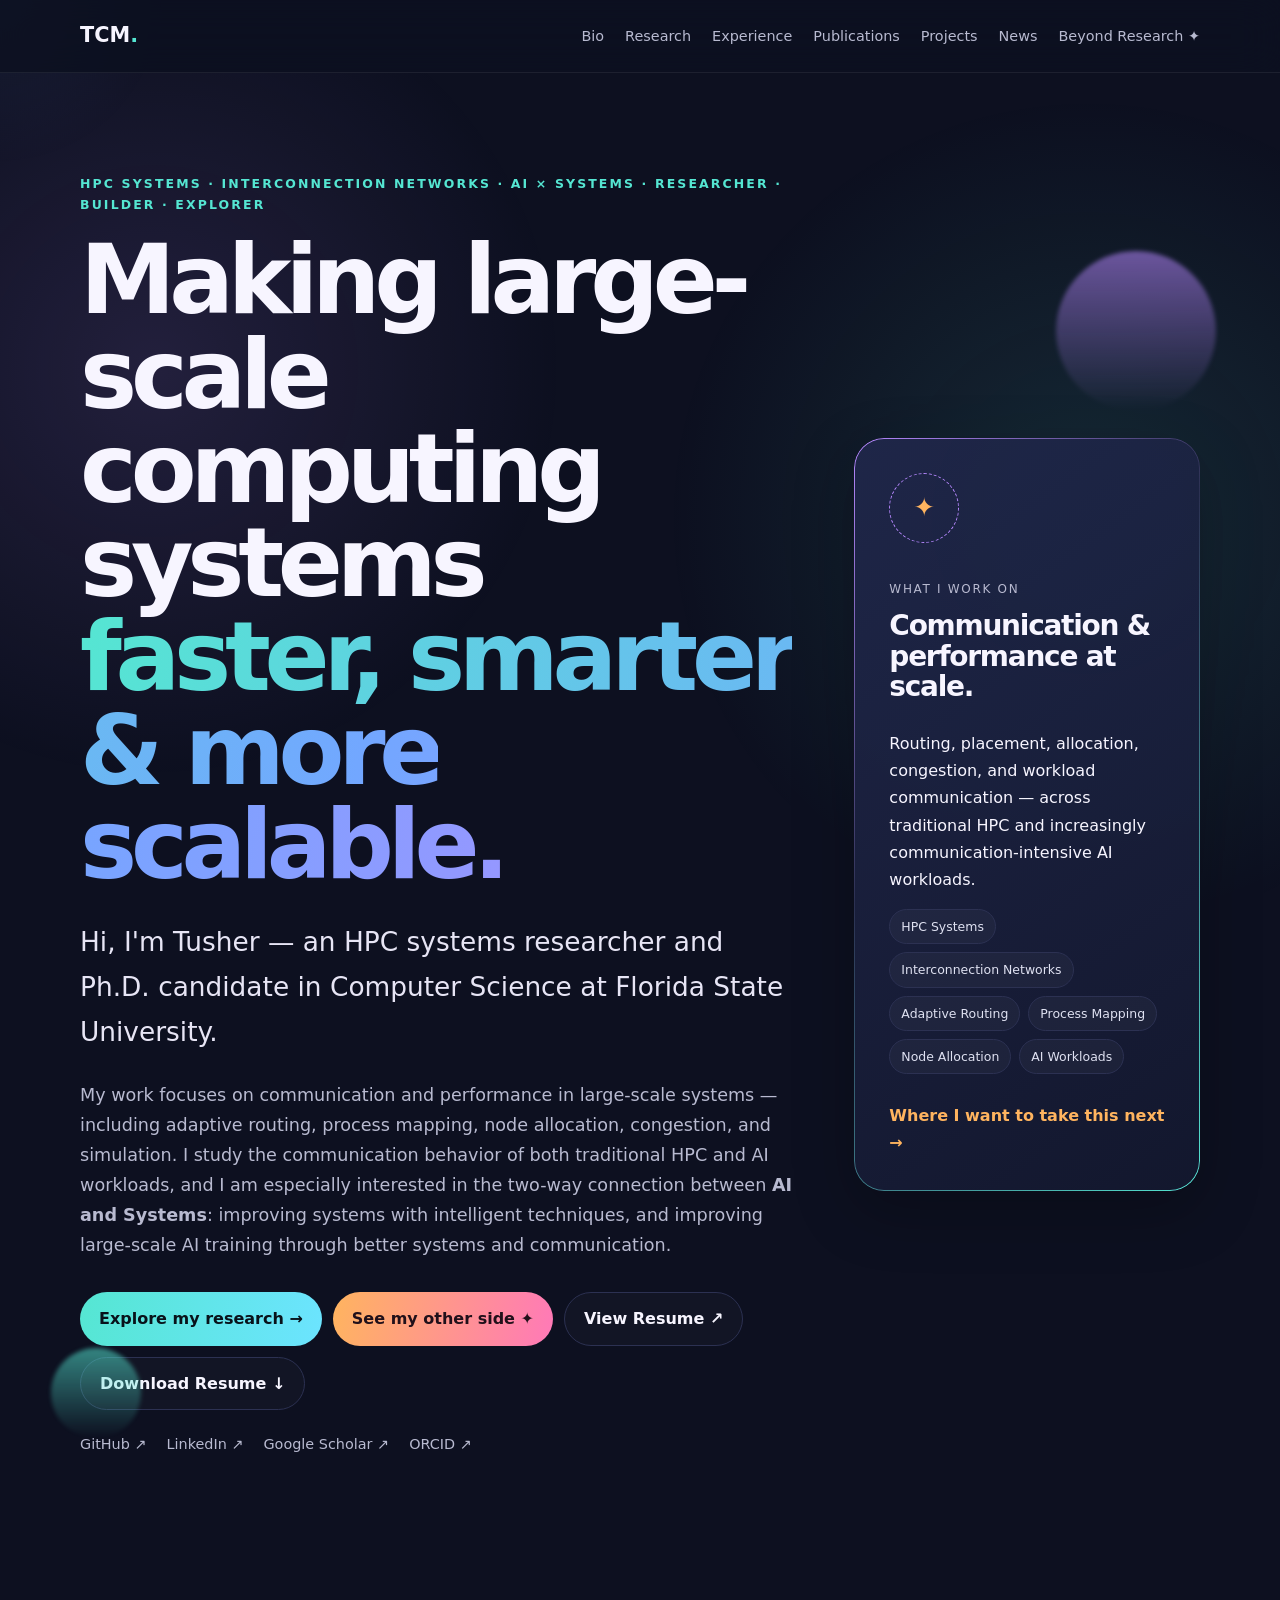
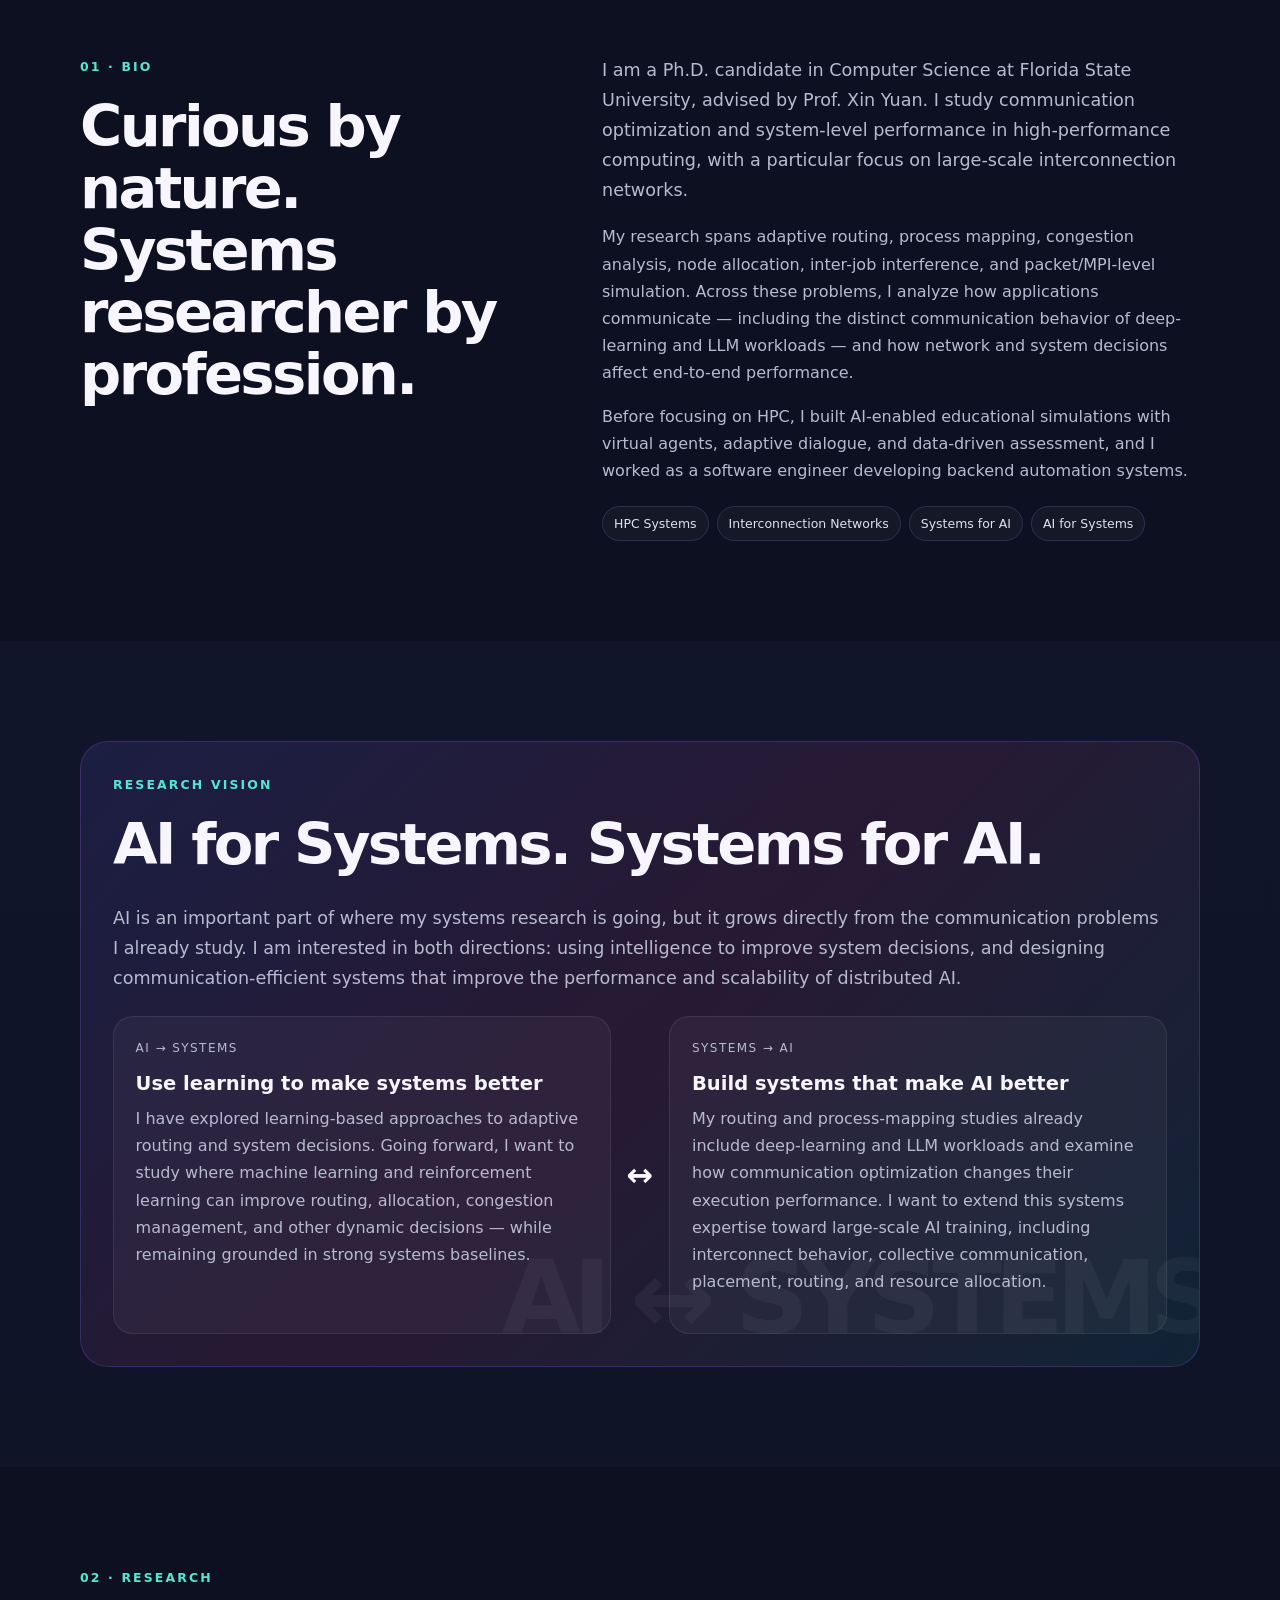
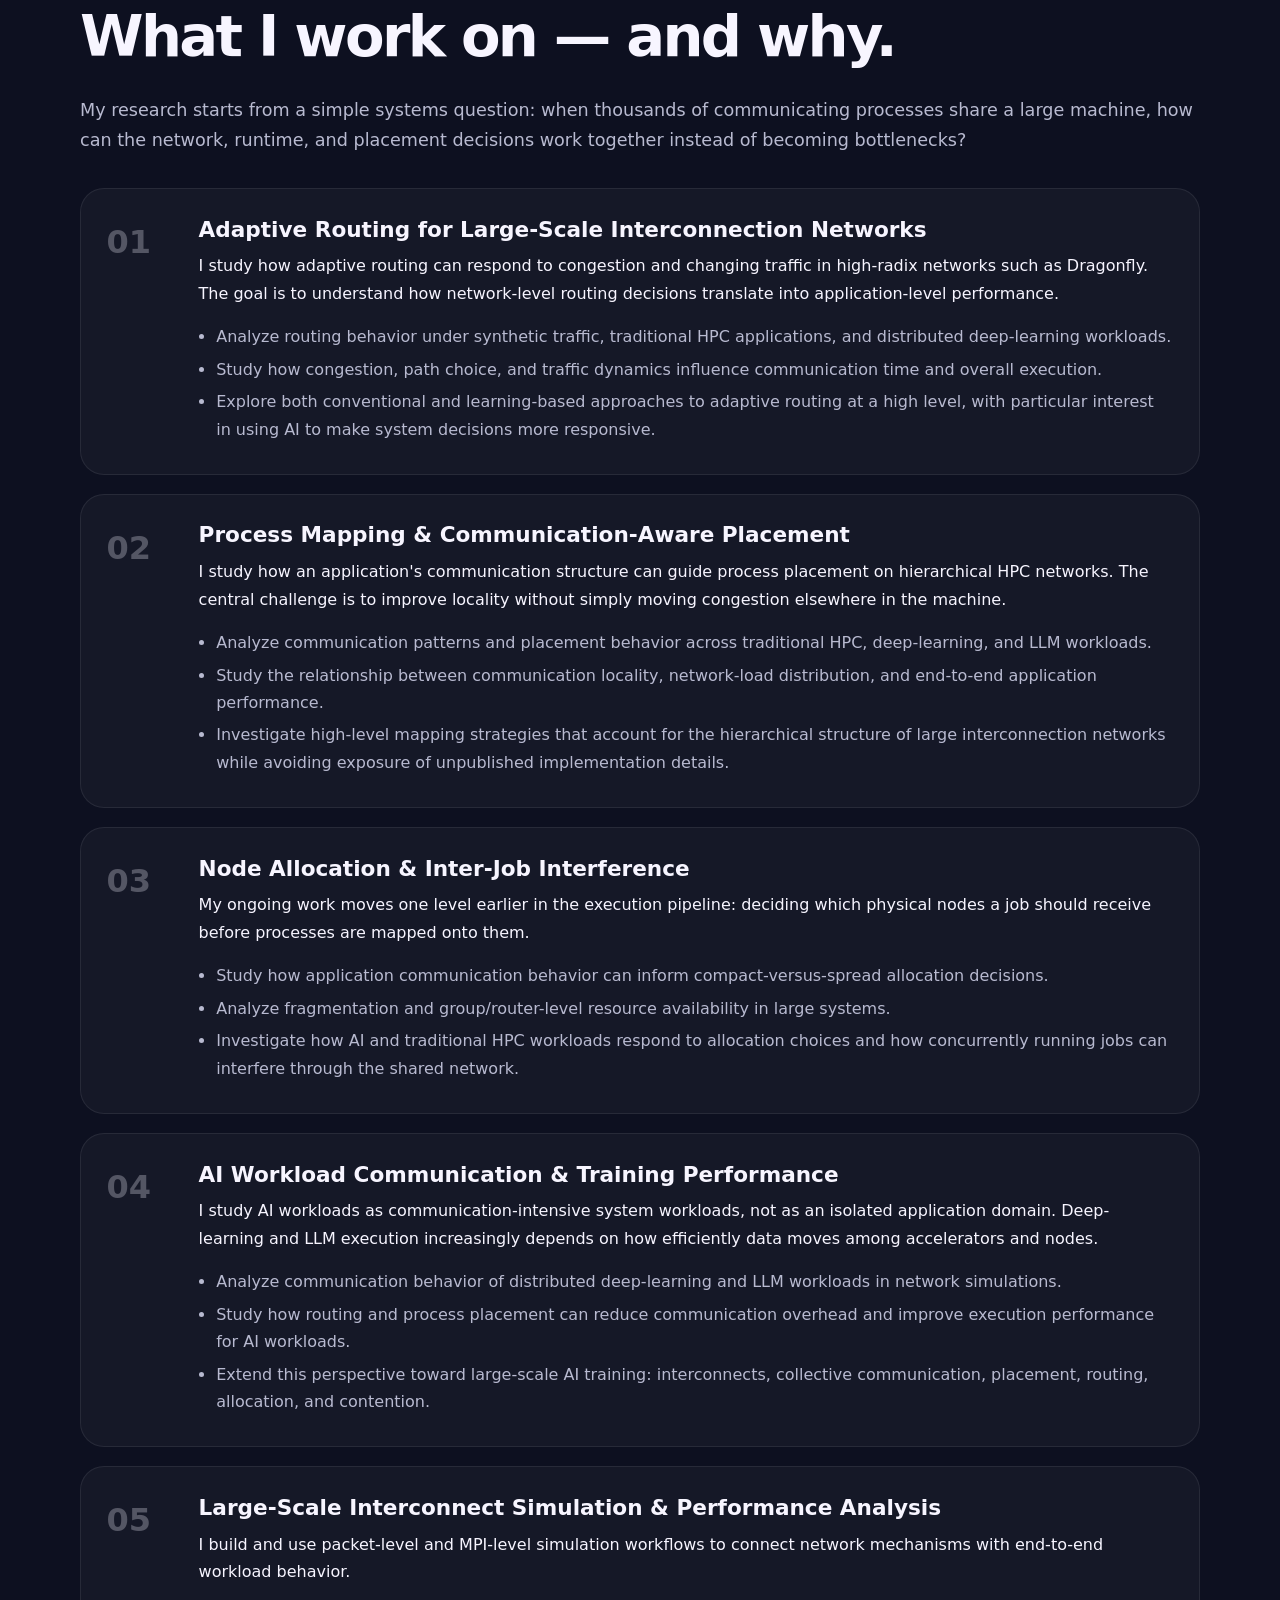
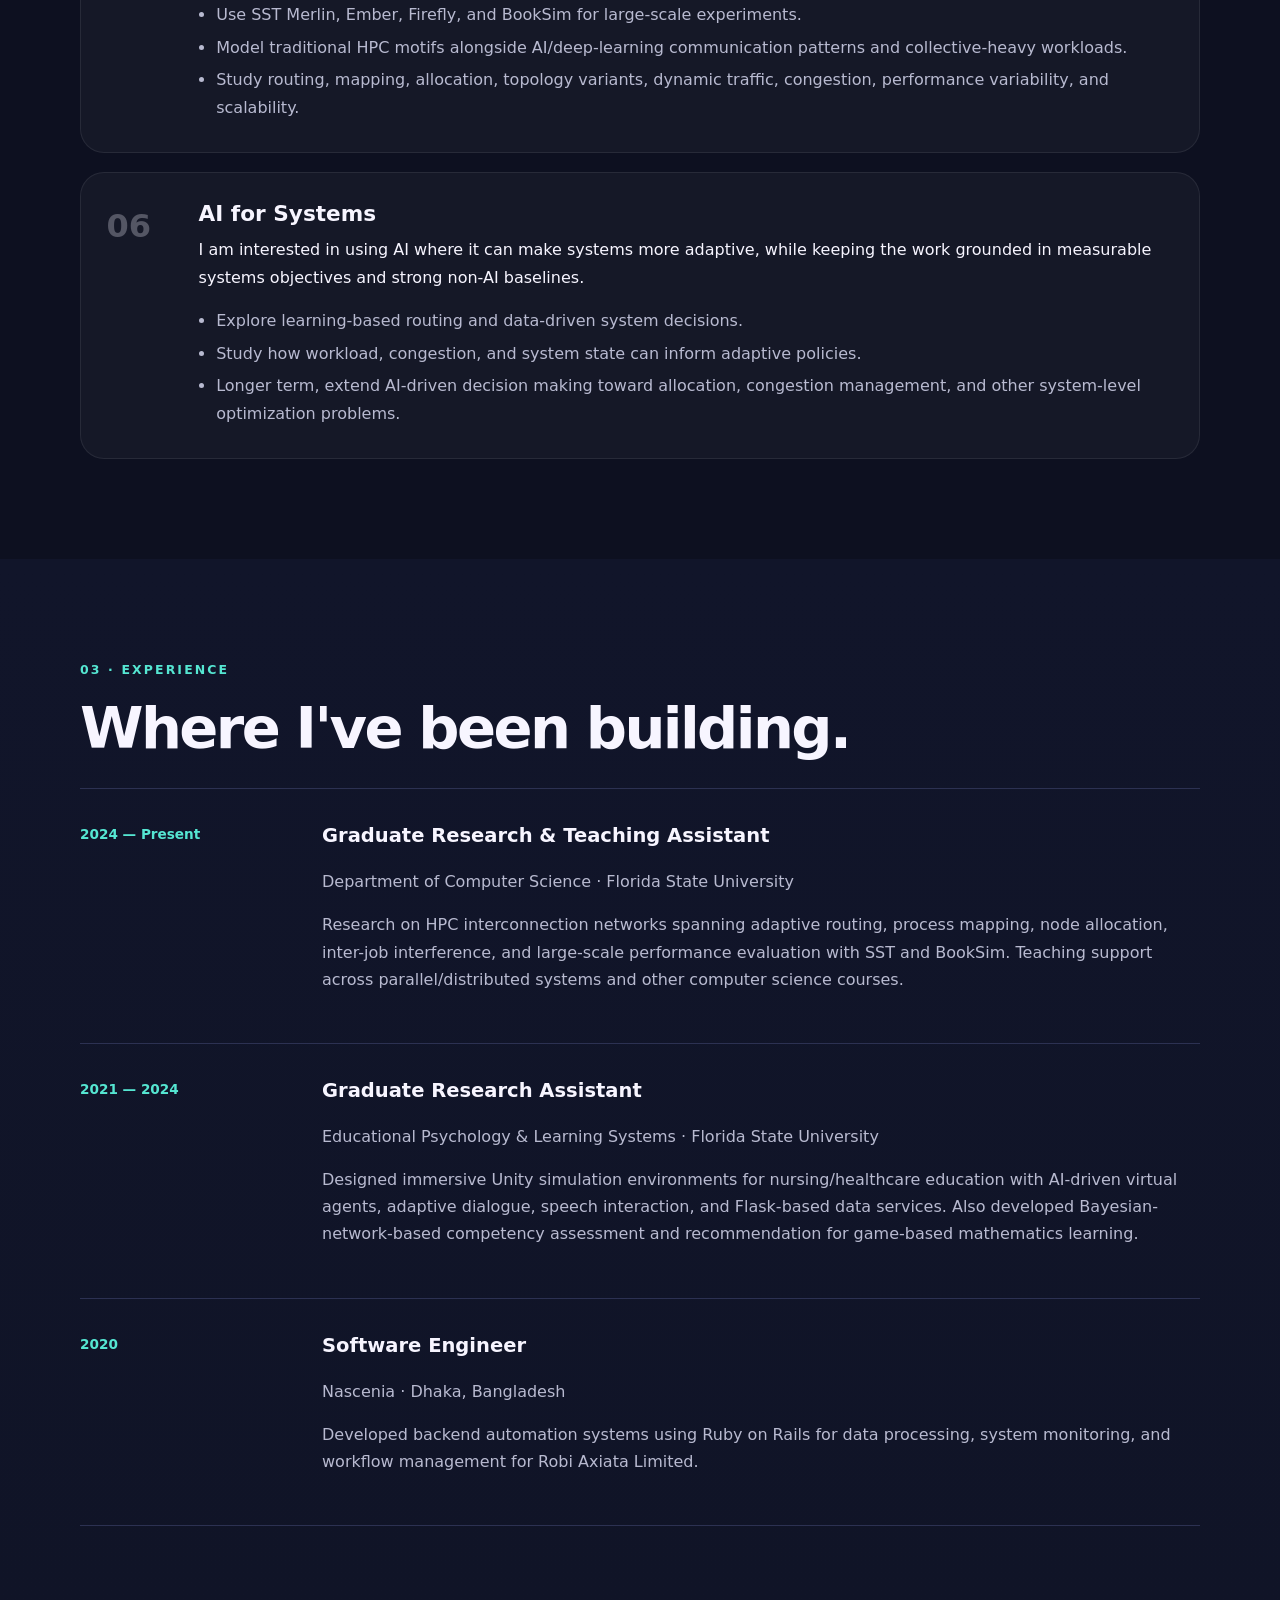
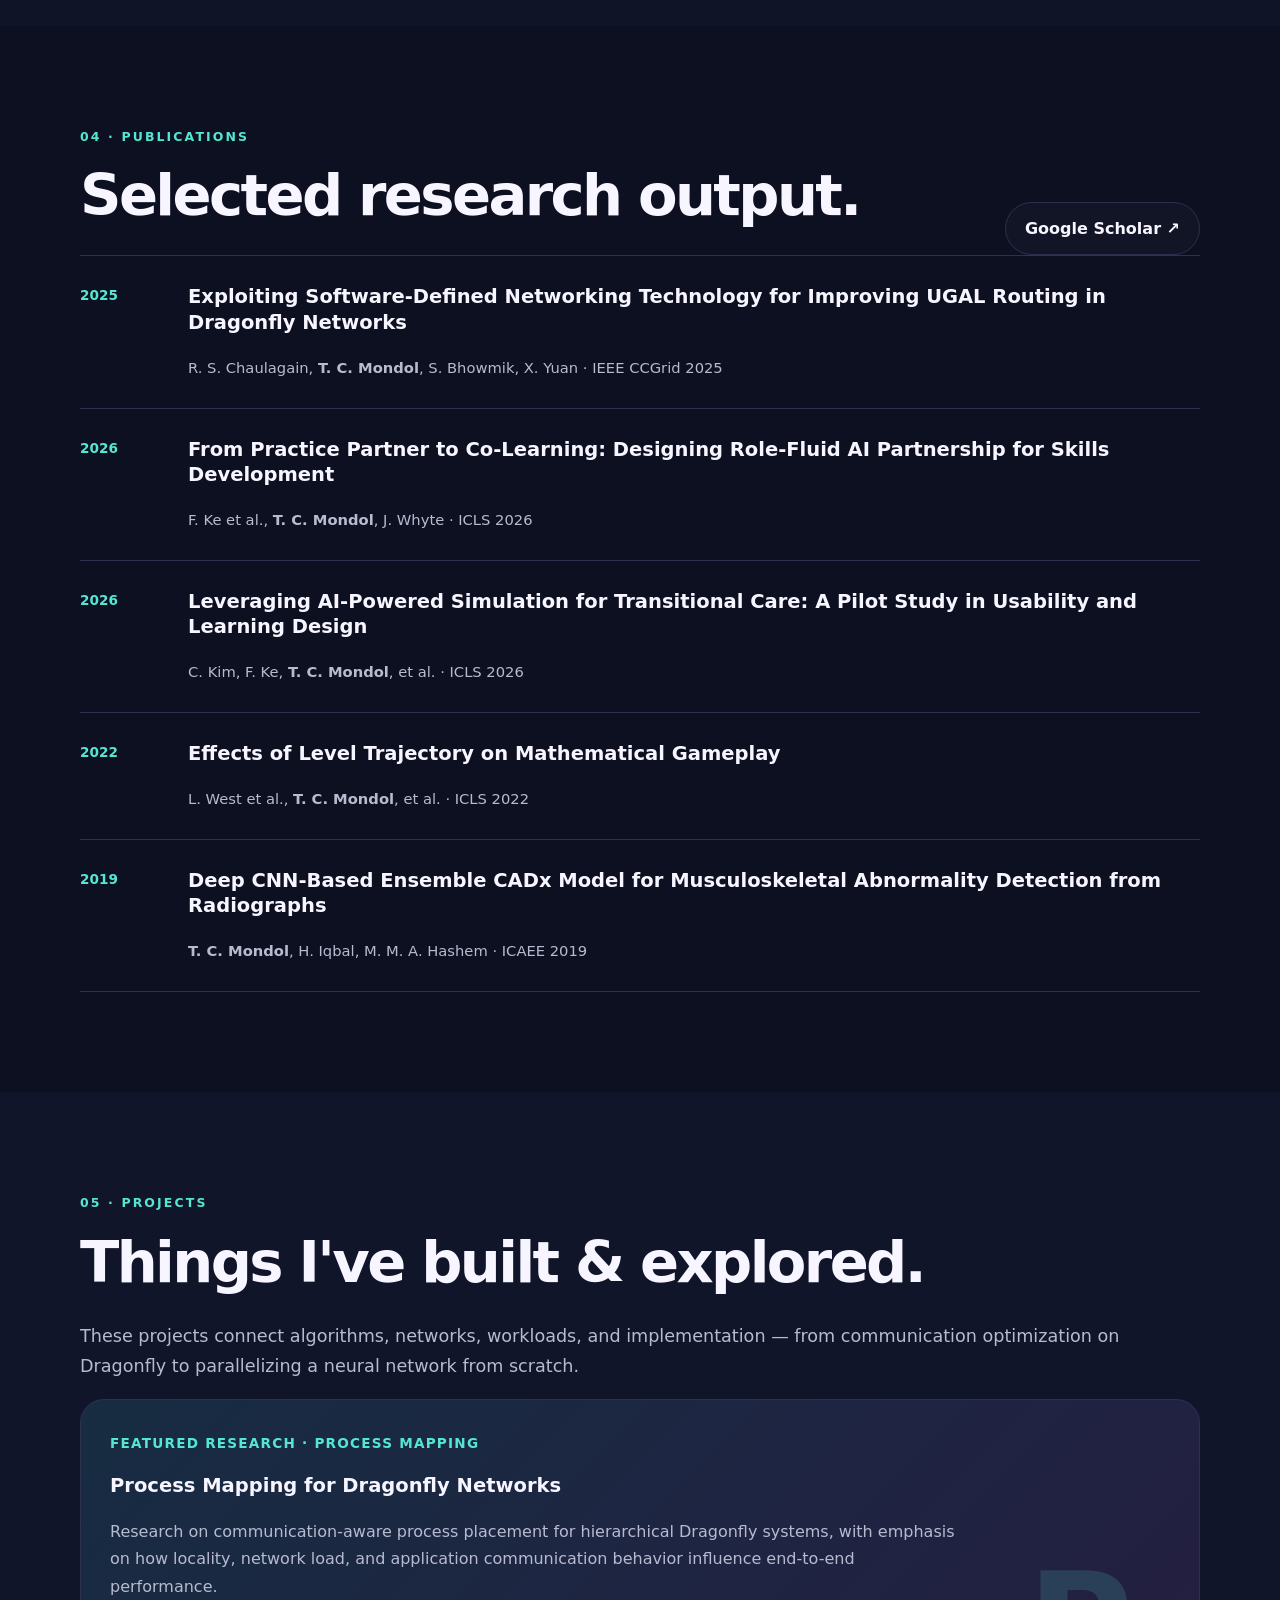
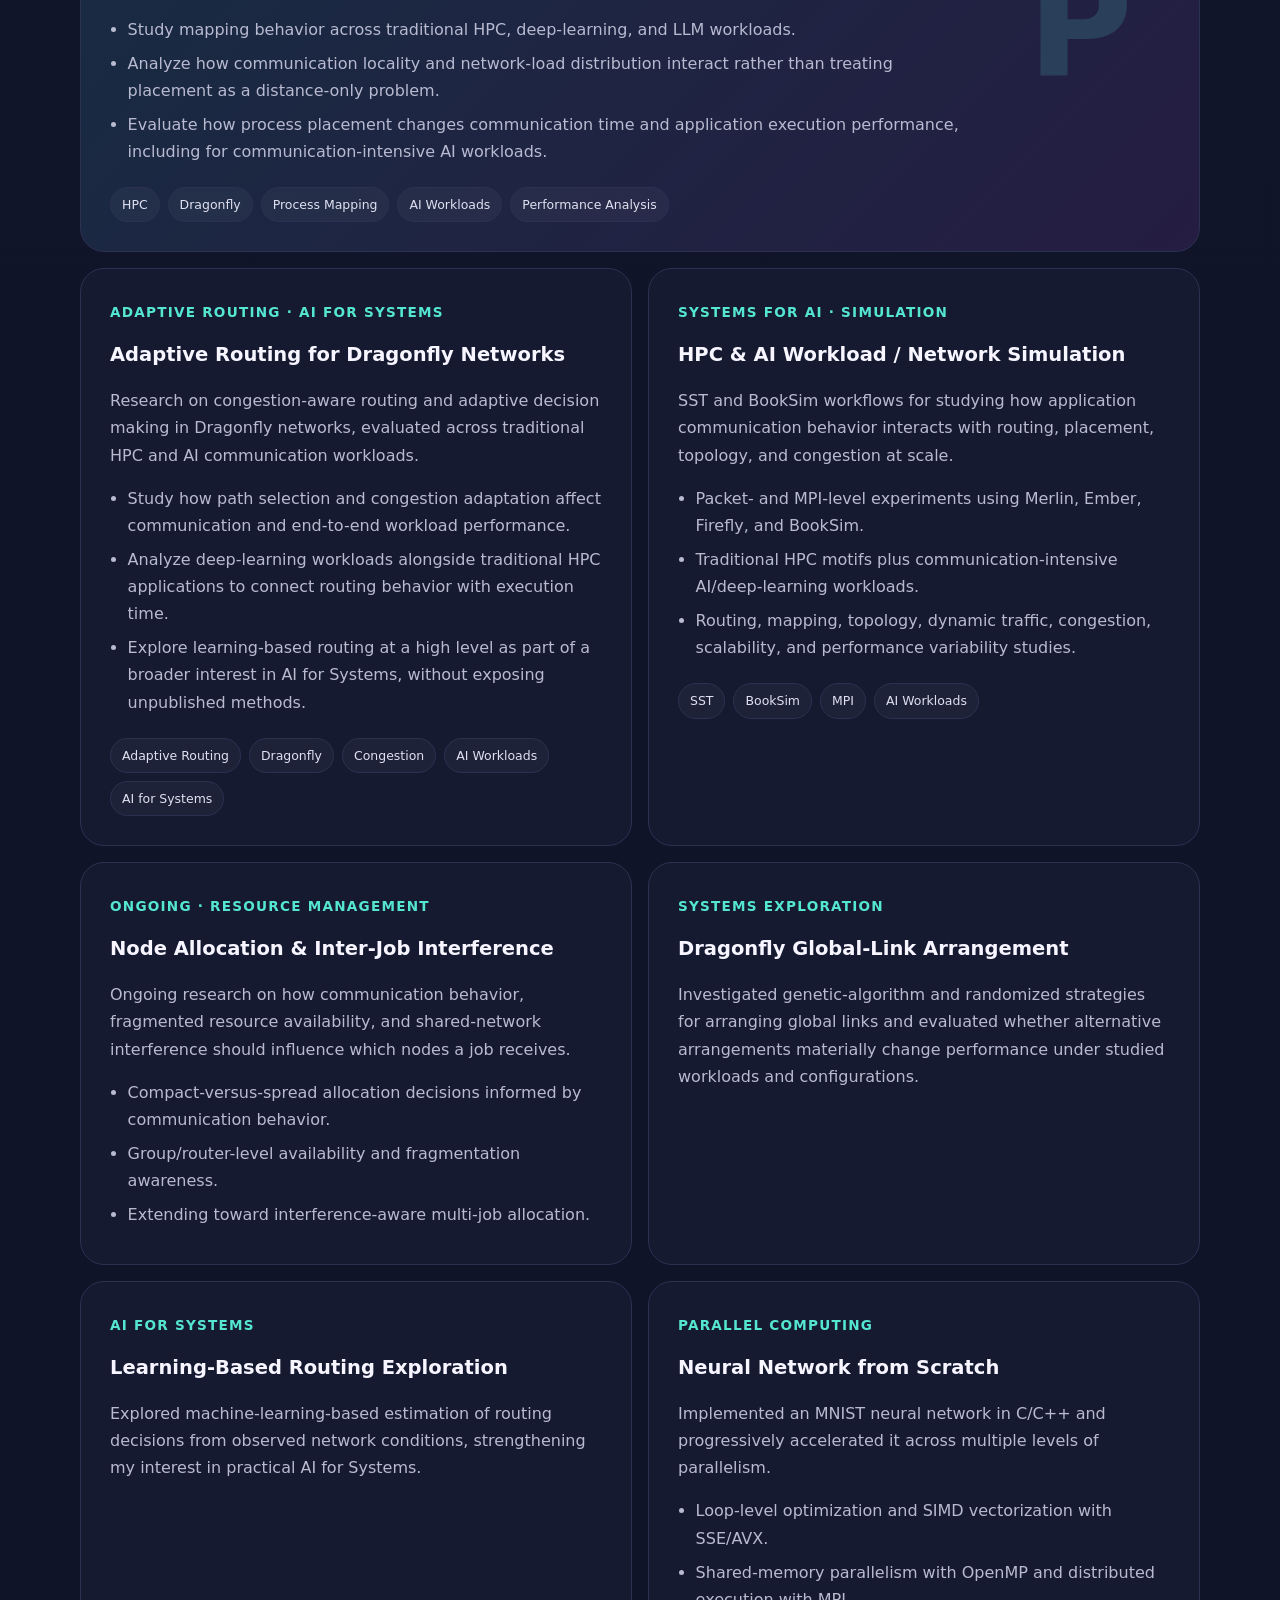
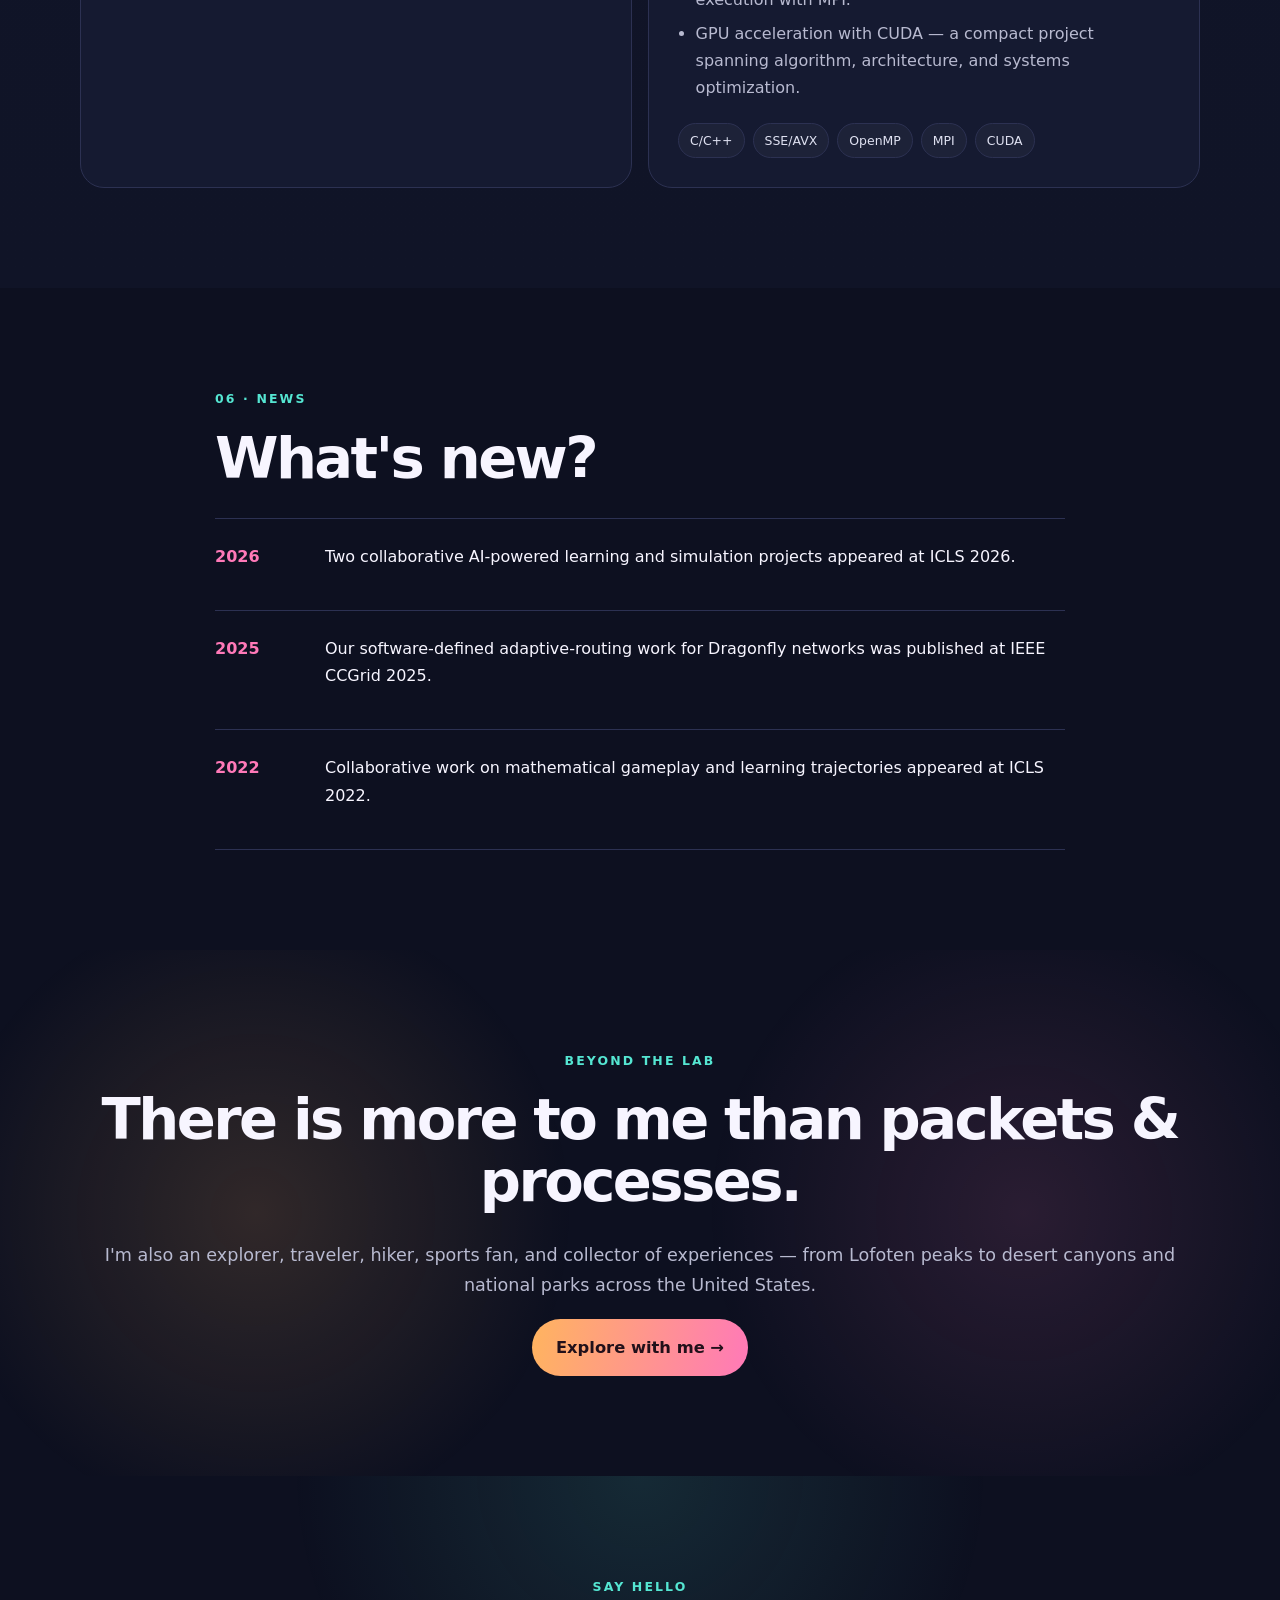
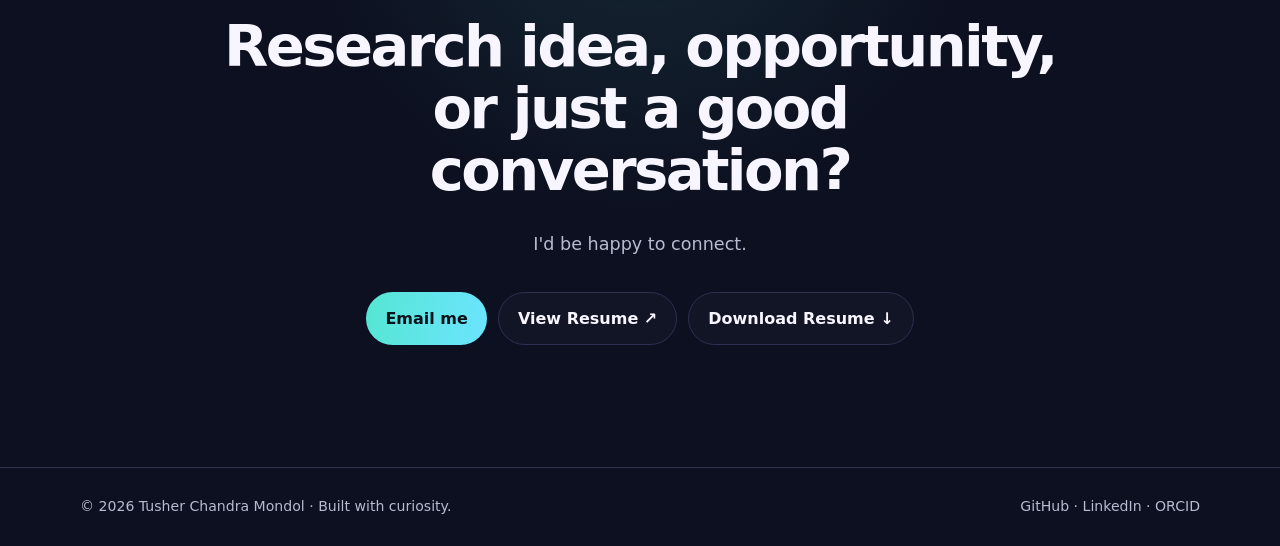
==== commit 91a1001a: "added AI specifically" ====
--- a/index.html
+++ b/index.html
@@ -1,33 +1,19 @@
-<!doctype html><html lang="en"><head><meta charset="utf-8"><meta name="viewport" content="width=device-width,initial-scale=1"><meta name="description" content="Tusher Chandra Mondol — HPC systems researcher working at the intersection of AI and systems."><meta name="theme-color" content="#17162b"><title>Tusher Chandra Mondol | HPC Systems · AI × Systems</title><link rel="icon" href="assets/favicon.svg" type="image/svg+xml"><link rel="stylesheet" href="assets/styles.css"><script defer src="assets/script.js"></script></head>
-<body><div class="cursor-glow" aria-hidden="true"></div><header class="site-header"><nav class="nav container"><a class="brand" href="#top">TCM<span>.</span></a><button class="nav-toggle" aria-label="Open menu">☰</button><div class="nav-links"><a href="#about">Bio</a><a href="#research">Research</a><a href="#experience">Experience</a><a href="#publications">Publications</a><a href="#projects">Projects</a><a href="#news">News</a><a href="explore.html">Beyond Research ✦</a></div></nav></header>
-<main id="top"><section class="hero section"><div class="blob b1"></div><div class="blob b2"></div><div class="container hero-grid"><div class="reveal"><p class="eyebrow">HPC Systems · AI × Systems · Researcher · Builder · Explorer</p><h1>I build smarter systems — <span class="gradient-text">and better systems for AI.</span></h1><p class="hero-title">Hi, I'm Tusher — an HPC systems researcher and Ph.D. candidate in Computer Science at Florida State University.</p><p class="hero-copy">My work sits at a two-way intersection: <strong>AI for Systems</strong>, where learning can make networks and system decisions more adaptive, and <strong>Systems for AI</strong>, where communication, routing, placement, and resource management make large-scale AI run better.</p><div class="hero-actions"><a class="button primary" href="#research">Explore my research →</a><a class="button warm" href="explore.html">See my other side ✦</a><a class="button secondary" href="resume.pdf" target="_blank">View Resume ↗</a><a class="button secondary" href="resume.pdf" download>Download Resume ↓</a></div><div class="social-row"><a href="https://github.com/tusher002" target="_blank">GitHub ↗</a><a href="https://www.linkedin.com/in/tusher-chandra-mondol-2a6179153/" target="_blank">LinkedIn ↗</a><a href="https://scholar.google.com/citations?user=k2KLazkAAAAJ&hl=en" target="_blank">Google Scholar ↗</a><a href="https://orcid.org/0009-0006-6138-1830" target="_blank">ORCID ↗</a></div></div><aside class="hero-card tilt reveal"><div class="mini-orbit">✦</div><p class="card-label">The thread through my work</p><h2>AI ↔ Systems</h2><p>I want to use intelligence to make computing systems adapt better — and redesign systems so increasingly communication-intensive AI can scale better.</p><div class="focus-pills"><span>Dragonfly Networks</span><span>Adaptive Routing</span><span>Process Mapping</span><span>Node Allocation</span><span>Systems for AI</span><span>AI for Systems</span></div><a class="tiny-link" href="#ai-systems">See the two-way vision →</a></aside></div></section>
-
-<section class="section" id="about"><div class="container split"><div class="reveal"><p class="section-kicker">01 · Bio</p><h2>Curious by nature.<br>Systems researcher by profession.</h2></div><div class="reveal"><p class="lead">I am a Ph.D. candidate in Computer Science at Florida State University, advised by Prof. Xin Yuan. I study communication optimization in high-performance computing, with a particular focus on large-scale interconnection networks.</p><p class="muted">My research spans adaptive routing, process mapping, congestion analysis, node allocation, inter-job interference, and packet/MPI-level simulation. A central direction in my work is the growing convergence of <strong>AI and systems</strong>: learning can help systems make better dynamic decisions, while system and network design can remove the communication bottlenecks that limit AI at scale.</p><p class="muted">Before focusing on HPC, I built AI-enabled educational simulations with virtual agents, adaptive dialogue, and data-driven assessment, and I worked as a software engineer developing backend automation systems.</p><div class="tag-row"><span>HPC Systems</span><span>Interconnection Networks</span><span>Systems for AI</span><span>AI for Systems</span></div></div></div></section>
-
-<section class="section tint" id="ai-systems"><div class="container"><div class="ai-banner reveal"><p class="section-kicker">Research vision</p><h2>AI for Systems. Systems for AI.</h2><p class="lead">I see these as two sides of the same systems problem: future computing platforms need to become more intelligent, and future AI needs computing platforms designed around its scale and communication behavior.</p><div class="ai-flow"><div class="ai-side"><p class="smallcaps">AI → Systems</p><h3>Use learning to make systems better</h3><p class="muted">Explore learning-based routing, congestion adaptation, workload-aware decisions, and data-driven policies that can react to network state instead of relying only on fixed heuristics.</p></div><div class="ai-arrow">↔</div><div class="ai-side"><p class="smallcaps">Systems → AI</p><h3>Build systems that make AI better</h3><p class="muted">Improve communication efficiency, placement, routing, allocation, and collective-communication behavior so large AI workloads can use distributed resources more efficiently and scale farther.</p></div></div></div></div></section>
-
-<section class="section" id="research"><div class="container"><p class="section-kicker">02 · Research</p><h2>What I work on — and why.</h2><p class="lead">My research starts from a simple systems question: when thousands of communicating processes share a large machine, how can the network, runtime, and placement decisions work together instead of becoming bottlenecks?</p><div class="research-stack">
-<article class="research-detail reveal"><div class="research-num">01</div><div><h3>Process Mapping for Dragonfly Networks</h3><p>I study how an application's communication graph should be mapped onto the node–router–group hierarchy of Dragonfly systems. Locality alone is not enough: a mapping can reduce communication distance while still concentrating traffic, inducing local gateway traffic, or placing logical partitions poorly on the physical topology.</p><ul><li>Evaluated heuristic, metaheuristic, and graph-partitioning approaches under a common Dragonfly setting.</li><li>Developed <strong>DraCO-Map</strong>, a hierarchical partition–refine–place framework that considers locality, network load, induced traffic, and physical placement.</li><li>Evaluate traditional HPC and AI workloads using SST and production-style ALCF traces on representative large-system configurations.</li></ul></div></article>
-<article class="research-detail reveal"><div class="research-num">02</div><div><h3>Adaptive & Learning-Based Routing</h3><p>Routing is where my <strong>AI for Systems</strong> direction is most explicit. I investigate how routing can adapt to congestion and changing traffic while respecting the hard constraints of the physical network.</p><ul><li>Investigated software-defined mechanisms for improving UGAL routing, contributing to our CCGrid 2025 work.</li><li>Studied why constrained MARL routing is difficult: path enumeration quality, action feasibility, and learning dynamics all affect what the agent can actually learn.</li><li>Developed a constraint-aware MARL framework and the Throughput Degradation Factor (TDF) for characterizing candidate-path quality.</li><li>Instantiated the framework as <strong>UGAL-Q</strong>; in the current evaluation it achieves up to 66.47% lower communication time than prior MARL-based Dragonfly routing schemes while approaching the globally informed UGAL-G baseline.</li></ul></div></article>
-<article class="research-detail reveal"><div class="research-num">03</div><div><h3>Fragmentation-Aware Node Allocation & Inter-Job Interference</h3><p>Process mapping decides where processes go within an allocation; node allocation asks which machine resources the job should receive in the first place. I am extending my work upstream to this resource-allocation problem.</p><ul><li>Investigating communication- and fragmentation-aware allocation using group/router resource availability and workload characteristics.</li><li>Studying when compact allocation is preferable to spreading a job across the network — and when communication structure changes that decision.</li><li>Extending the analysis to inter-job interference using production-style workload traces, with the goal of making allocation decisions aware of both a job's own communication and the traffic created by its neighbors.</li></ul></div></article>
-<article class="research-detail reveal"><div class="research-num">04</div><div><h3>Large-Scale Interconnect Simulation & Performance Analysis</h3><p>I build the experimental infrastructure needed to ask these questions at scale. My work uses both packet-level and MPI-level simulation to connect network mechanisms to end-to-end application behavior.</p><ul><li>Built and extended workflows using <strong>SST Merlin, Ember, Firefly</strong> and <strong>BookSim</strong>.</li><li>Model traditional HPC motifs and AI/deep-learning communication patterns, including collective-heavy workloads.</li><li>Study routing, mapping, topology variants, dynamic traffic, congestion, performance variability, and scalability under controlled conditions.</li></ul></div></article>
-<article class="research-detail reveal"><div class="research-num">05</div><div><h3>Systems for AI</h3><p>Modern AI increasingly behaves like a distributed systems and networking problem. Training and inference at scale depend on moving large volumes of data efficiently across accelerators and nodes.</p><ul><li>Use AI workloads alongside traditional HPC workloads when evaluating routing and mapping mechanisms.</li><li>Study how communication topology, congestion, placement, and network utilization affect distributed AI execution.</li><li>Long-term goal: co-design communication-aware system mechanisms that let future AI platforms scale efficiently rather than treating the network as an afterthought.</li></ul></div></article>
-<article class="research-detail reveal"><div class="research-num">06</div><div><h3>AI for Systems</h3><p>I am equally interested in the reverse direction: using learning as a systems mechanism, but only where it adds value over robust analytical or heuristic methods.</p><ul><li>Current work includes MARL-based routing and prior exploration of ML-based estimation of UGAL-L routing bias.</li><li>I am interested in learned policies that adapt to workload, congestion, and system state while remaining constrained by topology and correctness.</li><li>My broader goal is practical intelligence for systems: learning that is measurable, explainable in system terms, and evaluated against strong non-AI baselines.</li></ul></div></article>
-</div></div></section>
-
-<section class="section tint" id="experience"><div class="container"><p class="section-kicker">03 · Experience</p><h2>Where I've been building.</h2><div class="timeline"><article class="timeline-item reveal"><div class="time">2024 — Present</div><div><h3>Graduate Research & Teaching Assistant</h3><p class="muted">Department of Computer Science · Florida State University</p><p>Research on HPC interconnection networks spanning adaptive routing, process mapping, node allocation, inter-job interference, and large-scale performance evaluation with SST and BookSim. Teaching support across parallel/distributed systems and other computer science courses.</p></div></article><article class="timeline-item reveal"><div class="time">2021 — 2024</div><div><h3>Graduate Research Assistant</h3><p class="muted">Educational Psychology & Learning Systems · Florida State University</p><p>Designed immersive Unity simulation environments for nursing/healthcare education with AI-driven virtual agents, adaptive dialogue, speech interaction, and Flask-based data services. Also developed Bayesian-network-based competency assessment and recommendation for game-based mathematics learning.</p></div></article><article class="timeline-item reveal"><div class="time">2020</div><div><h3>Software Engineer</h3><p class="muted">Nascenia · Dhaka, Bangladesh</p><p>Developed backend automation systems using Ruby on Rails for data processing, system monitoring, and workflow management for Robi Axiata Limited.</p></div></article></div></div></section>
-
-<section class="section" id="publications"><div class="container"><div class="section-heading-row"><div><p class="section-kicker">04 · Publications</p><h2>Selected research output.</h2></div><a class="button secondary" href="https://scholar.google.com/citations?user=k2KLazkAAAAJ&hl=en" target="_blank">Google Scholar ↗</a></div><div class="pub-list"><article class="pub reveal"><span class="pub-year">2027</span><div><h3>Constrained Multi-Agent Reinforcement Learning-Based Routing for Dragonfly Networks</h3><p><strong>T. C. Mondol</strong>, X. Yuan, Z. Lan · Under review, IEEE IPDPS 2027</p></div></article><article class="pub reveal"><span class="pub-year">2026</span><div><h3>DraCO-Map: Beyond Locality in Hierarchical Process Mapping for Dragonfly Networks</h3><p><strong>T. C. Mondol</strong>, X. Yuan · Manuscript in preparation</p></div></article><article class="pub reveal"><span class="pub-year">2025</span><div><h3>Exploiting Software-Defined Networking Technology for Improving UGAL Routing in Dragonfly Networks</h3><p>R. S. Chaulagain, <strong>T. C. Mondol</strong>, S. Bhowmik, X. Yuan · IEEE CCGrid 2025</p></div></article><article class="pub reveal"><span class="pub-year">2026</span><div><h3>From Practice Partner to Co-Learning: Designing Role-Fluid AI Partnership for Skills Development</h3><p>F. Ke et al., <strong>T. C. Mondol</strong>, J. Whyte · ICLS 2026</p></div></article><article class="pub reveal"><span class="pub-year">2026</span><div><h3>Leveraging AI-Powered Simulation for Transitional Care: A Pilot Study in Usability and Learning Design</h3><p>C. Kim, F. Ke, <strong>T. C. Mondol</strong>, et al. · ICLS 2026</p></div></article><article class="pub reveal"><span class="pub-year">2022</span><div><h3>Effects of Level Trajectory on Mathematical Gameplay</h3><p>L. West et al., <strong>T. C. Mondol</strong>, et al. · ICLS 2022</p></div></article><article class="pub reveal"><span class="pub-year">2019</span><div><h3>Deep CNN-Based Ensemble CADx Model for Musculoskeletal Abnormality Detection from Radiographs</h3><p><strong>T. C. Mondol</strong>, H. Iqbal, M. M. A. Hashem · ICAEE 2019</p></div></article></div></div></section>
-
-<section class="section tint" id="projects"><div class="container"><p class="section-kicker">05 · Projects</p><h2>Things I've built & explored.</h2><p class="lead">These projects connect algorithms, networks, workloads, and implementation — from communication optimization on Dragonfly to parallelizing a neural network from scratch.</p><div class="project-grid"><article class="project featured reveal"><div class="project-copy"><span class="status">Featured research · Process mapping</span><h3>DraCO-Map</h3><p>A Dragonfly-specific hierarchical process-mapping framework designed to go beyond locality-only mapping. DraCO-Map decomposes mapping across the network hierarchy and explicitly addresses the gap between logical graph partitioning and physical network placement.</p><ul class="project-points"><li>Hierarchical partition–refine–place design across Dragonfly groups and routers.</li><li>Balances communication locality with hotspot/load considerations rather than optimizing edge cut alone.</li><li>Accounts for induced intra-group traffic and gateway structure when translating logical partitions to physical resources.</li><li>Evaluated with traditional HPC and AI workloads using large-scale simulation and ALCF production-style traces.</li></ul><div class="tag-row"><span>HPC</span><span>Dragonfly</span><span>METIS</span><span>Graph Partitioning</span><span>Placement</span></div></div><div class="project-mark">D</div></article>
-<article class="project reveal"><span class="status">AI for Systems · Adaptive routing</span><h3>UGAL-Q & Constraint-Aware MARL Routing</h3><p>Learning-based adaptive routing for Dragonfly networks under real topology constraints.</p><ul class="project-points"><li>Formulated constrained routing state/action decisions for MARL.</li><li>Introduced TDF to reason about candidate-path enumeration quality independently of forwarding policy.</li><li>UGAL-Q achieves up to 66.47% lower communication time than prior MARL-based schemes in the current evaluation.</li></ul><div class="tag-row"><span>MARL</span><span>Routing</span><span>Congestion</span><span>AI for Systems</span></div></article>
-<article class="project reveal"><span class="status">Systems for AI · Simulation</span><h3>HPC & AI Workload / Network Simulation</h3><p>Reusable SST and BookSim workflows for connecting application communication behavior to network-level mechanisms.</p><ul class="project-points"><li>Packet- and MPI-level experiments using Merlin, Ember, Firefly, and BookSim.</li><li>Traditional HPC motifs plus communication-intensive AI/deep-learning workloads.</li><li>Routing, mapping, topology, dynamic traffic, congestion, scalability, and performance variability studies.</li></ul><div class="tag-row"><span>SST</span><span>BookSim</span><span>MPI</span><span>AI Workloads</span></div></article>
-<article class="project reveal"><span class="status">Ongoing · Resource management</span><h3>Fragmentation-Aware Node Allocation</h3><p>Exploring how workload communication and fragmented resource availability should jointly determine which nodes a job receives.</p><ul class="project-points"><li>Compact-versus-spread allocation decisions informed by communication behavior.</li><li>Group/router-level availability and fragmentation awareness.</li><li>Extending toward interference-aware multi-job allocation.</li></ul></article>
+<!DOCTYPE html>
+<html lang="en"><head><meta charset="utf-8"/><meta content="width=device-width,initial-scale=1" name="viewport"/><meta content="Tusher Chandra Mondol — HPC systems researcher working at the intersection of AI and systems." name="description"/><meta content="#17162b" name="theme-color"/><title>Tusher Chandra Mondol | HPC Systems · AI × Systems</title><link href="assets/favicon.svg" rel="icon" type="image/svg+xml"/><link href="assets/styles.css" rel="stylesheet"/><script defer="" src="assets/script.js"></script></head>
+<body><div aria-hidden="true" class="cursor-glow"></div><header class="site-header"><nav class="nav container"><a class="brand" href="#top">TCM<span>.</span></a><button aria-label="Open menu" class="nav-toggle">☰</button><div class="nav-links"><a href="#about">Bio</a><a href="#research">Research</a><a href="#experience">Experience</a><a href="#publications">Publications</a><a href="#projects">Projects</a><a href="#news">News</a><a href="explore.html">Beyond Research ✦</a></div></nav></header>
+<main id="top"><section class="hero section"><div class="blob b1"></div><div class="blob b2"></div><div class="container hero-grid"><div class="reveal"><p class="eyebrow">HPC Systems · Interconnection Networks · AI × Systems · Researcher · Builder · Explorer</p><h1>Making large-scale computing systems <span class="gradient-text">faster, smarter &amp; more scalable.</span></h1><p class="hero-title">Hi, I'm Tusher — an HPC systems researcher and Ph.D. candidate in Computer Science at Florida State University.</p><p class="hero-copy">My work focuses on communication and performance in large-scale systems — including adaptive routing, process mapping, node allocation, congestion, and simulation. I study the communication behavior of both traditional HPC and AI workloads, and I am especially interested in the two-way connection between <strong>AI and Systems</strong>: improving systems with intelligent techniques, and improving large-scale AI training through better systems and communication.</p><div class="hero-actions"><a class="button primary" href="#research">Explore my research →</a><a class="button warm" href="explore.html">See my other side ✦</a><a class="button secondary" href="resume.pdf" target="_blank">View Resume ↗</a><a class="button secondary" download="" href="resume.pdf">Download Resume ↓</a></div><div class="social-row"><a href="https://github.com/tusher002" target="_blank">GitHub ↗</a><a href="https://www.linkedin.com/in/tusher-chandra-mondol-2a6179153/" target="_blank">LinkedIn ↗</a><a href="https://scholar.google.com/citations?user=k2KLazkAAAAJ&amp;hl=en" target="_blank">Google Scholar ↗</a><a href="https://orcid.org/0009-0006-6138-1830" target="_blank">ORCID ↗</a></div></div><aside class="hero-card tilt reveal"><div class="mini-orbit">✦</div><p class="card-label">What I work on</p><h2>Communication &amp; performance at scale.</h2><p>Routing, placement, allocation, congestion, and workload communication — across traditional HPC and increasingly communication-intensive AI workloads.</p><div class="focus-pills"><span>HPC Systems</span><span>Interconnection Networks</span><span>Adaptive Routing</span><span>Process Mapping</span><span>Node Allocation</span><span>AI Workloads</span></div><a class="tiny-link" href="#ai-systems">Where I want to take this next →</a></aside></div></section>
+<section class="section" id="about"><div class="container split"><div class="reveal"><p class="section-kicker">01 · Bio</p><h2>Curious by nature.<br/>Systems researcher by profession.</h2></div><div class="reveal"><p class="lead">I am a Ph.D. candidate in Computer Science at Florida State University, advised by Prof. Xin Yuan. I study communication optimization and system-level performance in high-performance computing, with a particular focus on large-scale interconnection networks.</p><p class="muted">My research spans adaptive routing, process mapping, congestion analysis, node allocation, inter-job interference, and packet/MPI-level simulation. Across these problems, I analyze how applications communicate — including the distinct communication behavior of deep-learning and LLM workloads — and how network and system decisions affect end-to-end performance.</p><p class="muted">Before focusing on HPC, I built AI-enabled educational simulations with virtual agents, adaptive dialogue, and data-driven assessment, and I worked as a software engineer developing backend automation systems.</p><div class="tag-row"><span>HPC Systems</span><span>Interconnection Networks</span><span>Systems for AI</span><span>AI for Systems</span></div></div></div></section>
+<section class="section tint" id="ai-systems"><div class="container"><div class="ai-banner reveal"><p class="section-kicker">Research vision</p><h2>AI for Systems. Systems for AI.</h2><p class="lead">AI is an important part of where my systems research is going, but it grows directly from the communication problems I already study. I am interested in both directions: using intelligence to improve system decisions, and designing communication-efficient systems that improve the performance and scalability of distributed AI.</p><div class="ai-flow"><div class="ai-side"><p class="smallcaps">AI → Systems</p><h3>Use learning to make systems better</h3><p class="muted">I have explored learning-based approaches to adaptive routing and system decisions. Going forward, I want to study where machine learning and reinforcement learning can improve routing, allocation, congestion management, and other dynamic decisions — while remaining grounded in strong systems baselines.</p></div><div class="ai-arrow">↔</div><div class="ai-side"><p class="smallcaps">Systems → AI</p><h3>Build systems that make AI better</h3><p class="muted">My routing and process-mapping studies already include deep-learning and LLM workloads and examine how communication optimization changes their execution performance. I want to extend this systems expertise toward large-scale AI training, including interconnect behavior, collective communication, placement, routing, and resource allocation.</p></div></div></div></div></section>
+<section class="section" id="research"><div class="container"><p class="section-kicker">02 · Research</p><h2>What I work on — and why.</h2><p class="lead">My research starts from a simple systems question: when thousands of communicating processes share a large machine, how can the network, runtime, and placement decisions work together instead of becoming bottlenecks?</p><div class="research-stack"><article class="research-detail reveal"><div class="research-num">01</div><div><h3>Adaptive Routing for Large-Scale Interconnection Networks</h3><p>I study how adaptive routing can respond to congestion and changing traffic in high-radix networks such as Dragonfly. The goal is to understand how network-level routing decisions translate into application-level performance.</p><ul><li>Analyze routing behavior under synthetic traffic, traditional HPC applications, and distributed deep-learning workloads.</li><li>Study how congestion, path choice, and traffic dynamics influence communication time and overall execution.</li><li>Explore both conventional and learning-based approaches to adaptive routing at a high level, with particular interest in using AI to make system decisions more responsive.</li></ul></div></article><article class="research-detail reveal"><div class="research-num">02</div><div><h3>Process Mapping &amp; Communication-Aware Placement</h3><p>I study how an application's communication structure can guide process placement on hierarchical HPC networks. The central challenge is to improve locality without simply moving congestion elsewhere in the machine.</p><ul><li>Analyze communication patterns and placement behavior across traditional HPC, deep-learning, and LLM workloads.</li><li>Study the relationship between communication locality, network-load distribution, and end-to-end application performance.</li><li>Investigate high-level mapping strategies that account for the hierarchical structure of large interconnection networks while avoiding exposure of unpublished implementation details.</li></ul></div></article><article class="research-detail reveal"><div class="research-num">03</div><div><h3>Node Allocation &amp; Inter-Job Interference</h3><p>My ongoing work moves one level earlier in the execution pipeline: deciding which physical nodes a job should receive before processes are mapped onto them.</p><ul><li>Study how application communication behavior can inform compact-versus-spread allocation decisions.</li><li>Analyze fragmentation and group/router-level resource availability in large systems.</li><li>Investigate how AI and traditional HPC workloads respond to allocation choices and how concurrently running jobs can interfere through the shared network.</li></ul></div></article><article class="research-detail reveal"><div class="research-num">04</div><div><h3>AI Workload Communication &amp; Training Performance</h3><p>I study AI workloads as communication-intensive system workloads, not as an isolated application domain. Deep-learning and LLM execution increasingly depends on how efficiently data moves among accelerators and nodes.</p><ul><li>Analyze communication behavior of distributed deep-learning and LLM workloads in network simulations.</li><li>Study how routing and process placement can reduce communication overhead and improve execution performance for AI workloads.</li><li>Extend this perspective toward large-scale AI training: interconnects, collective communication, placement, routing, allocation, and contention.</li></ul></div></article><article class="research-detail reveal"><div class="research-num">05</div><div><h3>Large-Scale Interconnect Simulation &amp; Performance Analysis</h3><p>I build and use packet-level and MPI-level simulation workflows to connect network mechanisms with end-to-end workload behavior.</p><ul><li>Use SST Merlin, Ember, Firefly, and BookSim for large-scale experiments.</li><li>Model traditional HPC motifs alongside AI/deep-learning communication patterns and collective-heavy workloads.</li><li>Study routing, mapping, allocation, topology variants, dynamic traffic, congestion, performance variability, and scalability.</li></ul></div></article><article class="research-detail reveal"><div class="research-num">06</div><div><h3>AI for Systems</h3><p>I am interested in using AI where it can make systems more adaptive, while keeping the work grounded in measurable systems objectives and strong non-AI baselines.</p><ul><li>Explore learning-based routing and data-driven system decisions.</li><li>Study how workload, congestion, and system state can inform adaptive policies.</li><li>Longer term, extend AI-driven decision making toward allocation, congestion management, and other system-level optimization problems.</li></ul></div></article></div></div></section>
+<section class="section tint" id="experience"><div class="container"><p class="section-kicker">03 · Experience</p><h2>Where I've been building.</h2><div class="timeline"><article class="timeline-item reveal"><div class="time">2024 — Present</div><div><h3>Graduate Research &amp; Teaching Assistant</h3><p class="muted">Department of Computer Science · Florida State University</p><p>Research on HPC interconnection networks spanning adaptive routing, process mapping, node allocation, inter-job interference, and large-scale performance evaluation with SST and BookSim. Teaching support across parallel/distributed systems and other computer science courses.</p></div></article><article class="timeline-item reveal"><div class="time">2021 — 2024</div><div><h3>Graduate Research Assistant</h3><p class="muted">Educational Psychology &amp; Learning Systems · Florida State University</p><p>Designed immersive Unity simulation environments for nursing/healthcare education with AI-driven virtual agents, adaptive dialogue, speech interaction, and Flask-based data services. Also developed Bayesian-network-based competency assessment and recommendation for game-based mathematics learning.</p></div></article><article class="timeline-item reveal"><div class="time">2020</div><div><h3>Software Engineer</h3><p class="muted">Nascenia · Dhaka, Bangladesh</p><p>Developed backend automation systems using Ruby on Rails for data processing, system monitoring, and workflow management for Robi Axiata Limited.</p></div></article></div></div></section>
+<section class="section" id="publications"><div class="container"><div class="section-heading-row"><div><p class="section-kicker">04 · Publications</p><h2>Selected research output.</h2></div><a class="button secondary" href="https://scholar.google.com/citations?user=k2KLazkAAAAJ&amp;hl=en" target="_blank">Google Scholar ↗</a></div><div class="pub-list"><!-- Unpublished research outputs intentionally hidden until public. Add them here after publication. --><article class="pub reveal"><span class="pub-year">2025</span><div><h3>Exploiting Software-Defined Networking Technology for Improving UGAL Routing in Dragonfly Networks</h3><p>R. S. Chaulagain, <strong>T. C. Mondol</strong>, S. Bhowmik, X. Yuan · IEEE CCGrid 2025</p></div></article><article class="pub reveal"><span class="pub-year">2026</span><div><h3>From Practice Partner to Co-Learning: Designing Role-Fluid AI Partnership for Skills Development</h3><p>F. Ke et al., <strong>T. C. Mondol</strong>, J. Whyte · ICLS 2026</p></div></article><article class="pub reveal"><span class="pub-year">2026</span><div><h3>Leveraging AI-Powered Simulation for Transitional Care: A Pilot Study in Usability and Learning Design</h3><p>C. Kim, F. Ke, <strong>T. C. Mondol</strong>, et al. · ICLS 2026</p></div></article><article class="pub reveal"><span class="pub-year">2022</span><div><h3>Effects of Level Trajectory on Mathematical Gameplay</h3><p>L. West et al., <strong>T. C. Mondol</strong>, et al. · ICLS 2022</p></div></article><article class="pub reveal"><span class="pub-year">2019</span><div><h3>Deep CNN-Based Ensemble CADx Model for Musculoskeletal Abnormality Detection from Radiographs</h3><p><strong>T. C. Mondol</strong>, H. Iqbal, M. M. A. Hashem · ICAEE 2019</p></div></article></div></div></section>
+<section class="section tint" id="projects"><div class="container"><p class="section-kicker">05 · Projects</p><h2>Things I've built &amp; explored.</h2><p class="lead">These projects connect algorithms, networks, workloads, and implementation — from communication optimization on Dragonfly to parallelizing a neural network from scratch.</p><div class="project-grid"><article class="project featured reveal"><div class="project-copy"><span class="status">Featured research · Process mapping</span><h3>Process Mapping for Dragonfly Networks</h3><p>Research on communication-aware process placement for hierarchical Dragonfly systems, with emphasis on how locality, network load, and application communication behavior influence end-to-end performance.</p><ul class="project-points"><li>Study mapping behavior across traditional HPC, deep-learning, and LLM workloads.</li><li>Analyze how communication locality and network-load distribution interact rather than treating placement as a distance-only problem.</li><li>Evaluate how process placement changes communication time and application execution performance, including for communication-intensive AI workloads.</li></ul><div class="tag-row"><span>HPC</span><span>Dragonfly</span><span>Process Mapping</span><span>AI Workloads</span><span>Performance Analysis</span></div></div><div class="project-mark">P</div></article>
+<article class="project reveal"><span class="status">Adaptive routing · AI for Systems</span><h3>Adaptive Routing for Dragonfly Networks</h3><p>Research on congestion-aware routing and adaptive decision making in Dragonfly networks, evaluated across traditional HPC and AI communication workloads.</p><ul class="project-points"><li>Study how path selection and congestion adaptation affect communication and end-to-end workload performance.</li><li>Analyze deep-learning workloads alongside traditional HPC applications to connect routing behavior with execution time.</li><li>Explore learning-based routing at a high level as part of a broader interest in AI for Systems, without exposing unpublished methods.</li></ul><div class="tag-row"><span>Adaptive Routing</span><span>Dragonfly</span><span>Congestion</span><span>AI Workloads</span><span>AI for Systems</span></div></article>
+<article class="project reveal"><span class="status">Systems for AI · Simulation</span><h3>HPC &amp; AI Workload / Network Simulation</h3><p>SST and BookSim workflows for studying how application communication behavior interacts with routing, placement, topology, and congestion at scale.</p><ul class="project-points"><li>Packet- and MPI-level experiments using Merlin, Ember, Firefly, and BookSim.</li><li>Traditional HPC motifs plus communication-intensive AI/deep-learning workloads.</li><li>Routing, mapping, topology, dynamic traffic, congestion, scalability, and performance variability studies.</li></ul><div class="tag-row"><span>SST</span><span>BookSim</span><span>MPI</span><span>AI Workloads</span></div></article>
+<article class="project reveal"><span class="status">Ongoing · Resource management</span><h3>Node Allocation &amp; Inter-Job Interference</h3><p>Ongoing research on how communication behavior, fragmented resource availability, and shared-network interference should influence which nodes a job receives.</p><ul class="project-points"><li>Compact-versus-spread allocation decisions informed by communication behavior.</li><li>Group/router-level availability and fragmentation awareness.</li><li>Extending toward interference-aware multi-job allocation.</li></ul></article>
 <article class="project reveal"><span class="status">Systems exploration</span><h3>Dragonfly Global-Link Arrangement</h3><p>Investigated genetic-algorithm and randomized strategies for arranging global links and evaluated whether alternative arrangements materially change performance under studied workloads and configurations.</p></article>
-<article class="project reveal"><span class="status">AI for Systems</span><h3>ML-Based UGAL-L Bias Estimation</h3><p>Explored machine-learning-based estimation of the routing bias used by UGAL-L so routing decisions can adapt to observed network conditions instead of relying on one fixed bias parameter.</p></article>
+<article class="project reveal"><span class="status">AI for Systems</span><h3>Learning-Based Routing Exploration</h3><p>Explored machine-learning-based estimation of routing decisions from observed network conditions, strengthening my interest in practical AI for Systems.</p></article>
 <article class="project reveal"><span class="status">Parallel computing</span><h3>Neural Network from Scratch</h3><p>Implemented an MNIST neural network in C/C++ and progressively accelerated it across multiple levels of parallelism.</p><ul class="project-points"><li>Loop-level optimization and SIMD vectorization with SSE/AVX.</li><li>Shared-memory parallelism with OpenMP and distributed execution with MPI.</li><li>GPU acceleration with CUDA — a compact project spanning algorithm, architecture, and systems optimization.</li></ul><div class="tag-row"><span>C/C++</span><span>SSE/AVX</span><span>OpenMP</span><span>MPI</span><span>CUDA</span></div></article></div></div></section>
-
-<section class="section" id="news"><div class="container narrow"><p class="section-kicker">06 · News</p><h2>What's new?</h2><div class="news-list"><article class="reveal"><time>2026</time><p>Constrained MARL-based routing for Dragonfly networks is under review for IPDPS 2027.</p></article><article class="reveal"><time>2026</time><p>DraCO-Map is in preparation, extending my communication-optimization work from routing into hierarchical process placement.</p></article><article class="reveal"><time>2026</time><p>Two collaborative AI-powered learning and simulation projects appeared at ICLS 2026.</p></article><article class="reveal"><time>2025</time><p>Our software-defined UGAL routing work was published at IEEE CCGrid 2025.</p></article></div></div></section>
-
-<section class="section playground"><div class="container center reveal"><p class="section-kicker">Beyond the lab</p><h2>There is more to me than packets & processes.</h2><p class="lead">I'm also an explorer, traveler, hiker, sports fan, and collector of experiences — from Lofoten peaks to desert canyons and national parks across the United States.</p><a class="button warm big" href="explore.html">Explore with me →</a></div></section>
-<section class="section contact-section"><div class="container narrow center reveal"><p class="section-kicker">Say hello</p><h2>Research idea, opportunity, or just a good conversation?</h2><p class="lead">I'd be happy to connect.</p><div class="hero-actions center-actions"><a class="button primary" href="mailto:tm20du@fsu.edu">Email me</a><a class="button secondary" href="resume.pdf" target="_blank">View Resume ↗</a><a class="button secondary" href="resume.pdf" download>Download Resume ↓</a></div></div></section></main><footer class="footer"><div class="container footer-row"><p>© <span id="year"></span> Tusher Chandra Mondol · Built with curiosity.</p><div><a href="https://github.com/tusher002" target="_blank">GitHub</a> · <a href="https://www.linkedin.com/in/tusher-chandra-mondol-2a6179153/" target="_blank">LinkedIn</a> · <a href="https://orcid.org/0009-0006-6138-1830" target="_blank">ORCID</a></div></div></footer></body></html>
+<section class="section" id="news"><div class="container narrow"><p class="section-kicker">06 · News</p><h2>What's new?</h2><div class="news-list"><article class="reveal"><time>2026</time><p>Two collaborative AI-powered learning and simulation projects appeared at ICLS 2026.</p></article><article class="reveal"><time>2025</time><p>Our software-defined adaptive-routing work for Dragonfly networks was published at IEEE CCGrid 2025.</p></article><article class="reveal"><time>2022</time><p>Collaborative work on mathematical gameplay and learning trajectories appeared at ICLS 2022.</p></article></div></div></section>
+<section class="section playground"><div class="container center reveal"><p class="section-kicker">Beyond the lab</p><h2>There is more to me than packets &amp; processes.</h2><p class="lead">I'm also an explorer, traveler, hiker, sports fan, and collector of experiences — from Lofoten peaks to desert canyons and national parks across the United States.</p><a class="button warm big" href="explore.html">Explore with me →</a></div></section>
+<section class="section contact-section"><div class="container narrow center reveal"><p class="section-kicker">Say hello</p><h2>Research idea, opportunity, or just a good conversation?</h2><p class="lead">I'd be happy to connect.</p><div class="hero-actions center-actions"><a class="button primary" href="mailto:tm20du@fsu.edu">Email me</a><a class="button secondary" href="resume.pdf" target="_blank">View Resume ↗</a><a class="button secondary" download="" href="resume.pdf">Download Resume ↓</a></div></div></section></main><footer class="footer"><div class="container footer-row"><p>© <span id="year"></span> Tusher Chandra Mondol · Built with curiosity.</p><div><a href="https://github.com/tusher002" target="_blank">GitHub</a> · <a href="https://www.linkedin.com/in/tusher-chandra-mondol-2a6179153/" target="_blank">LinkedIn</a> · <a href="https://orcid.org/0009-0006-6138-1830" target="_blank">ORCID</a></div></div></footer></body></html>
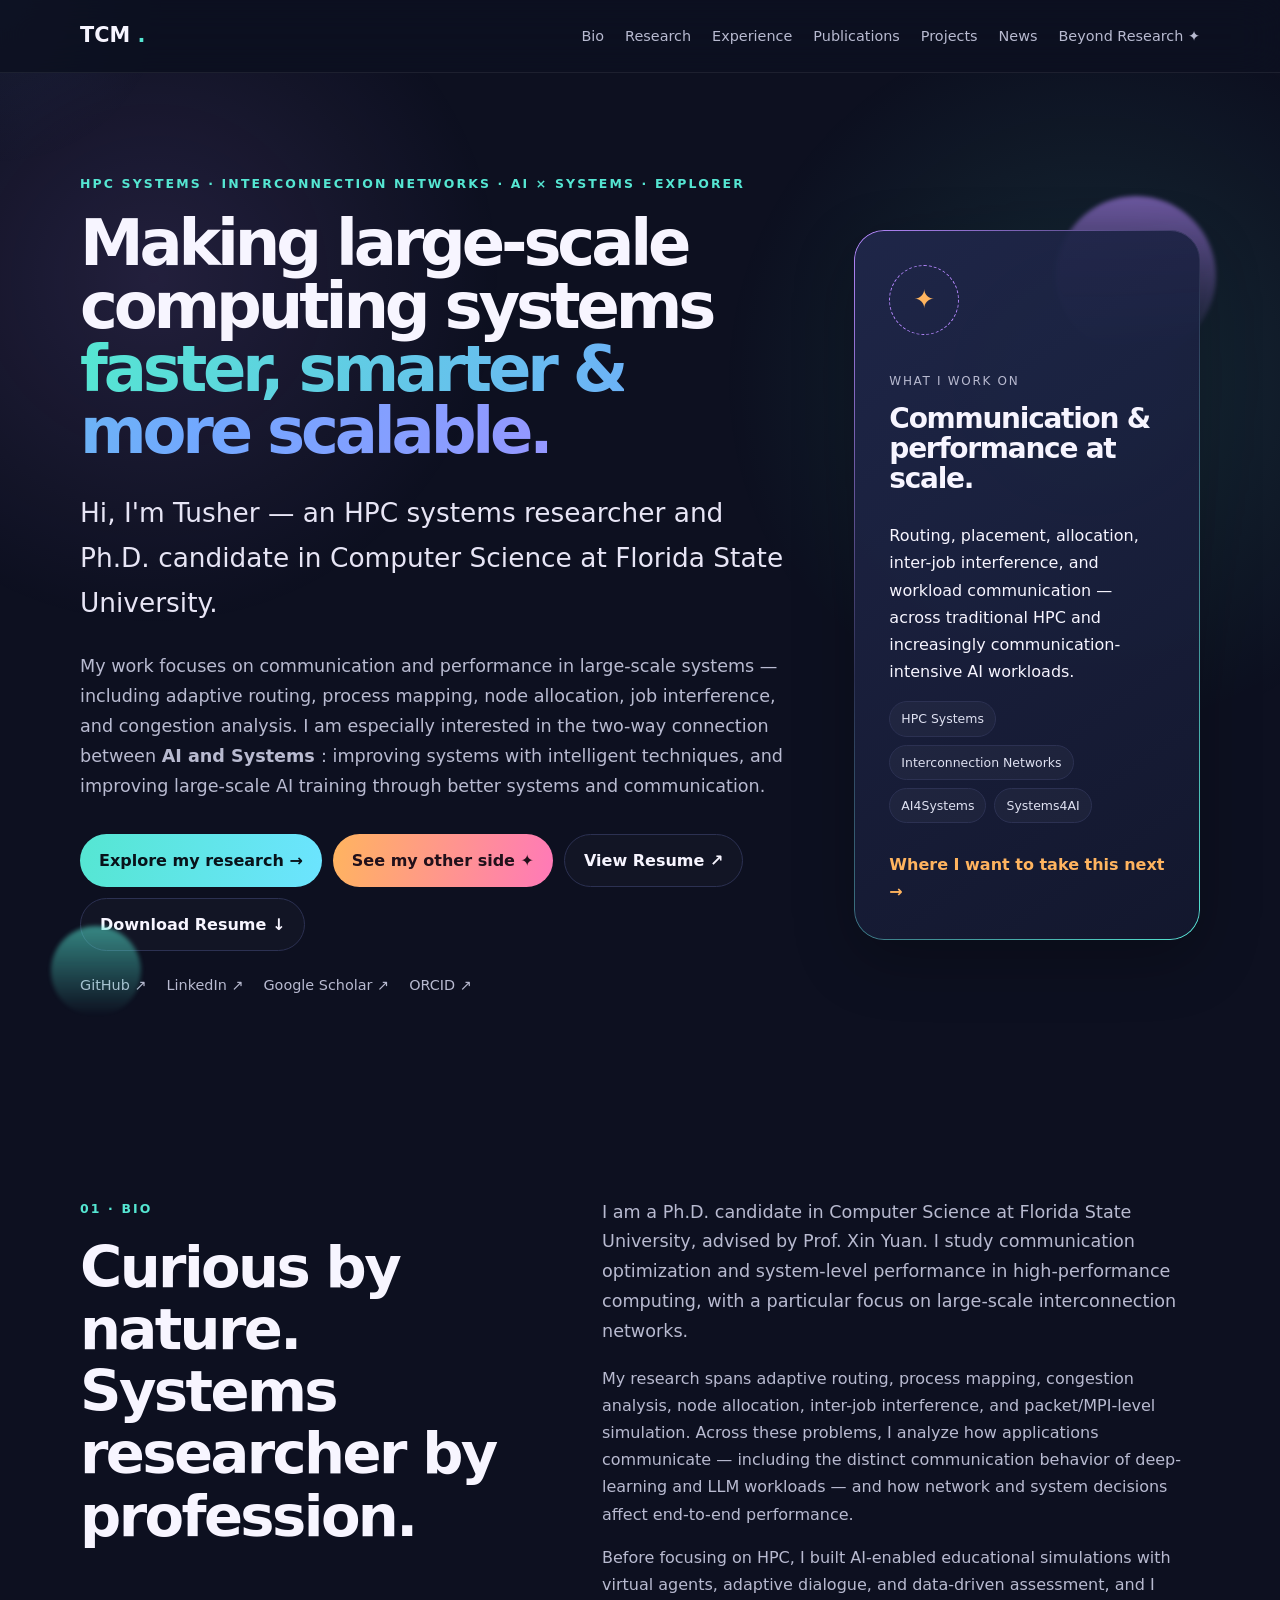
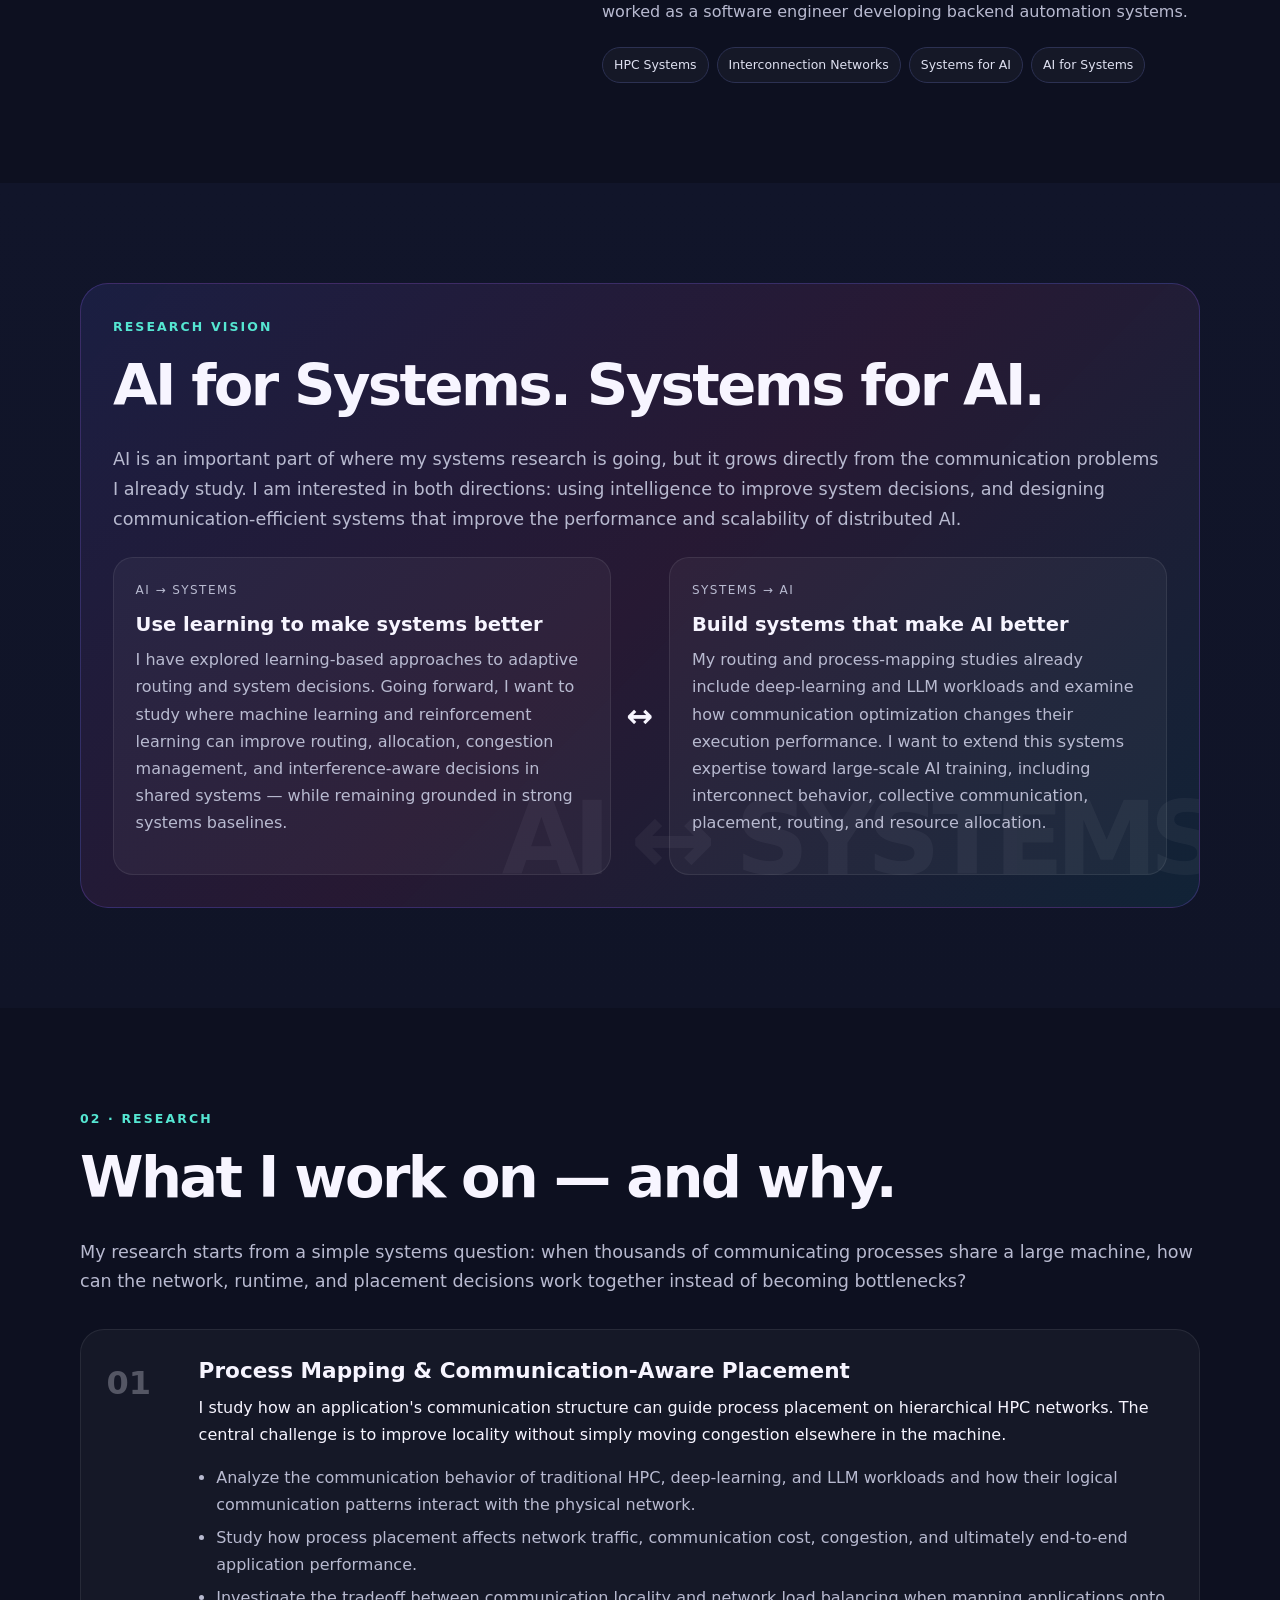
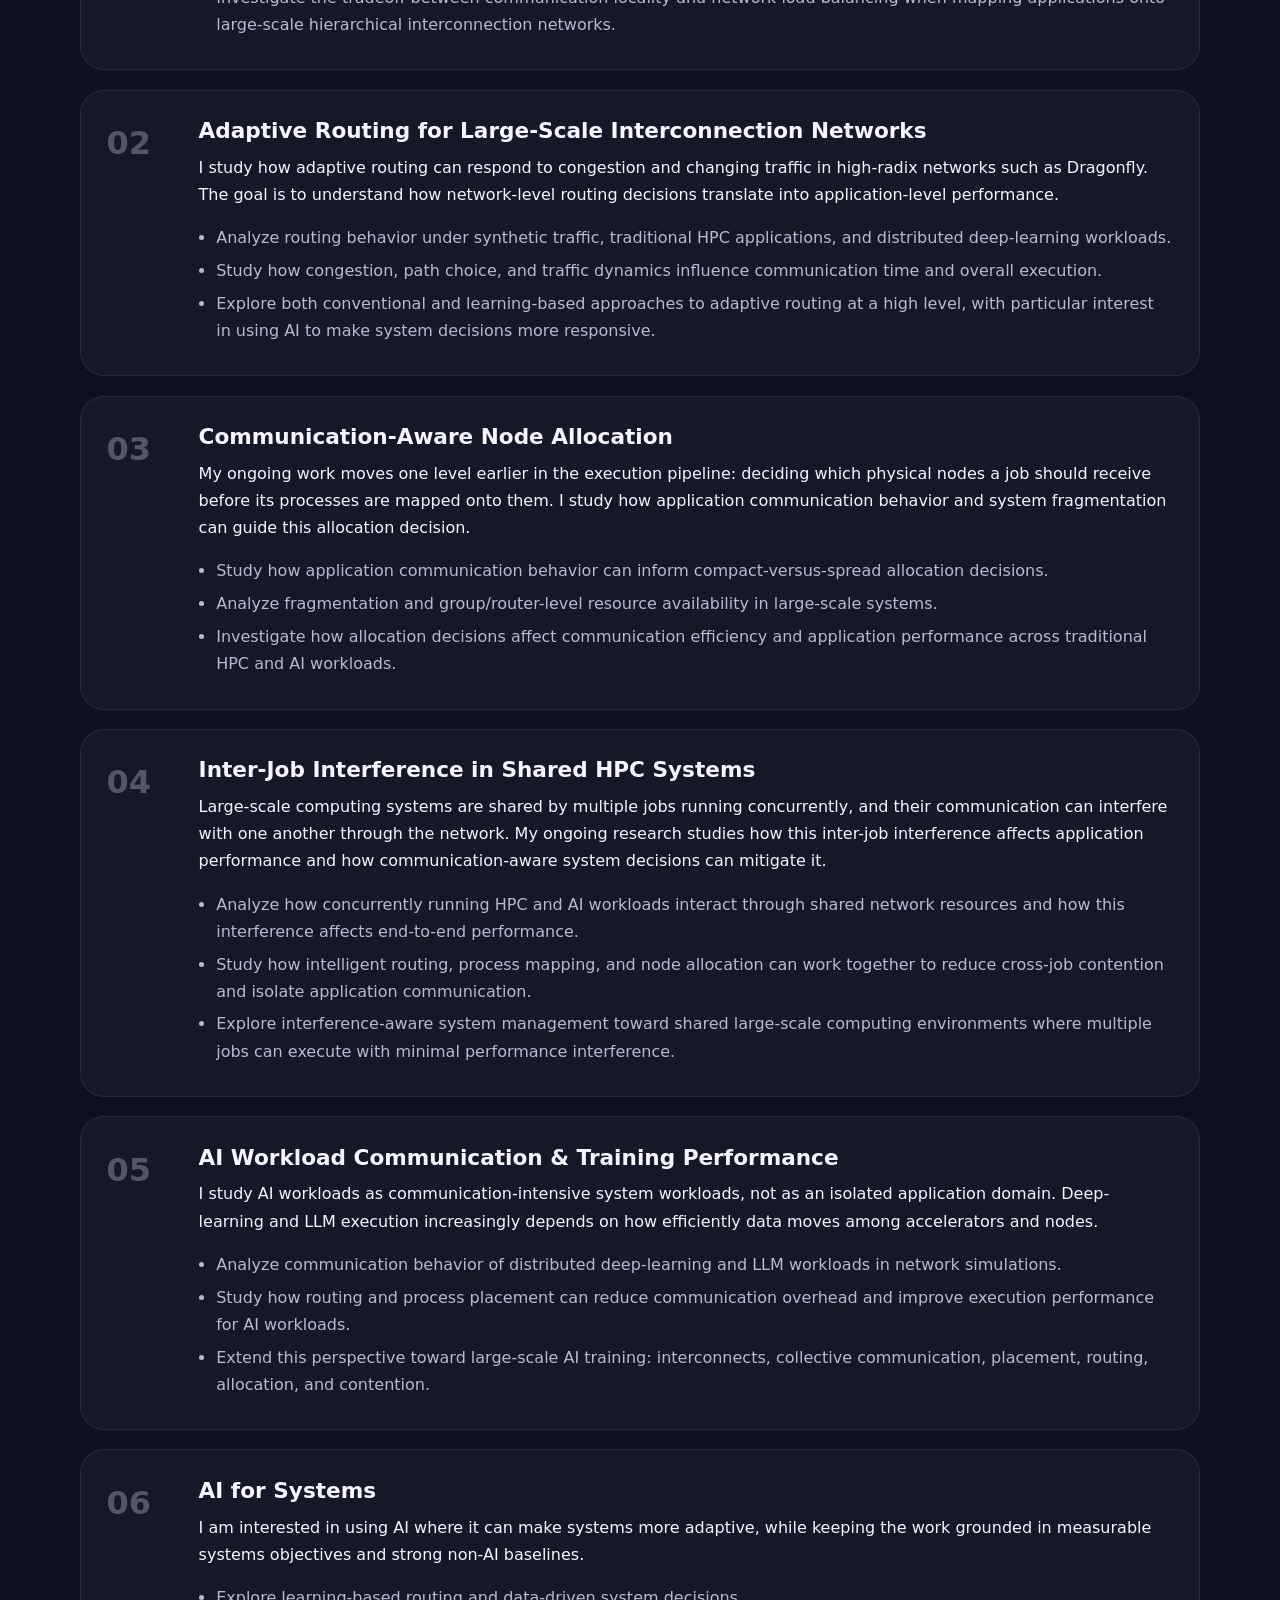
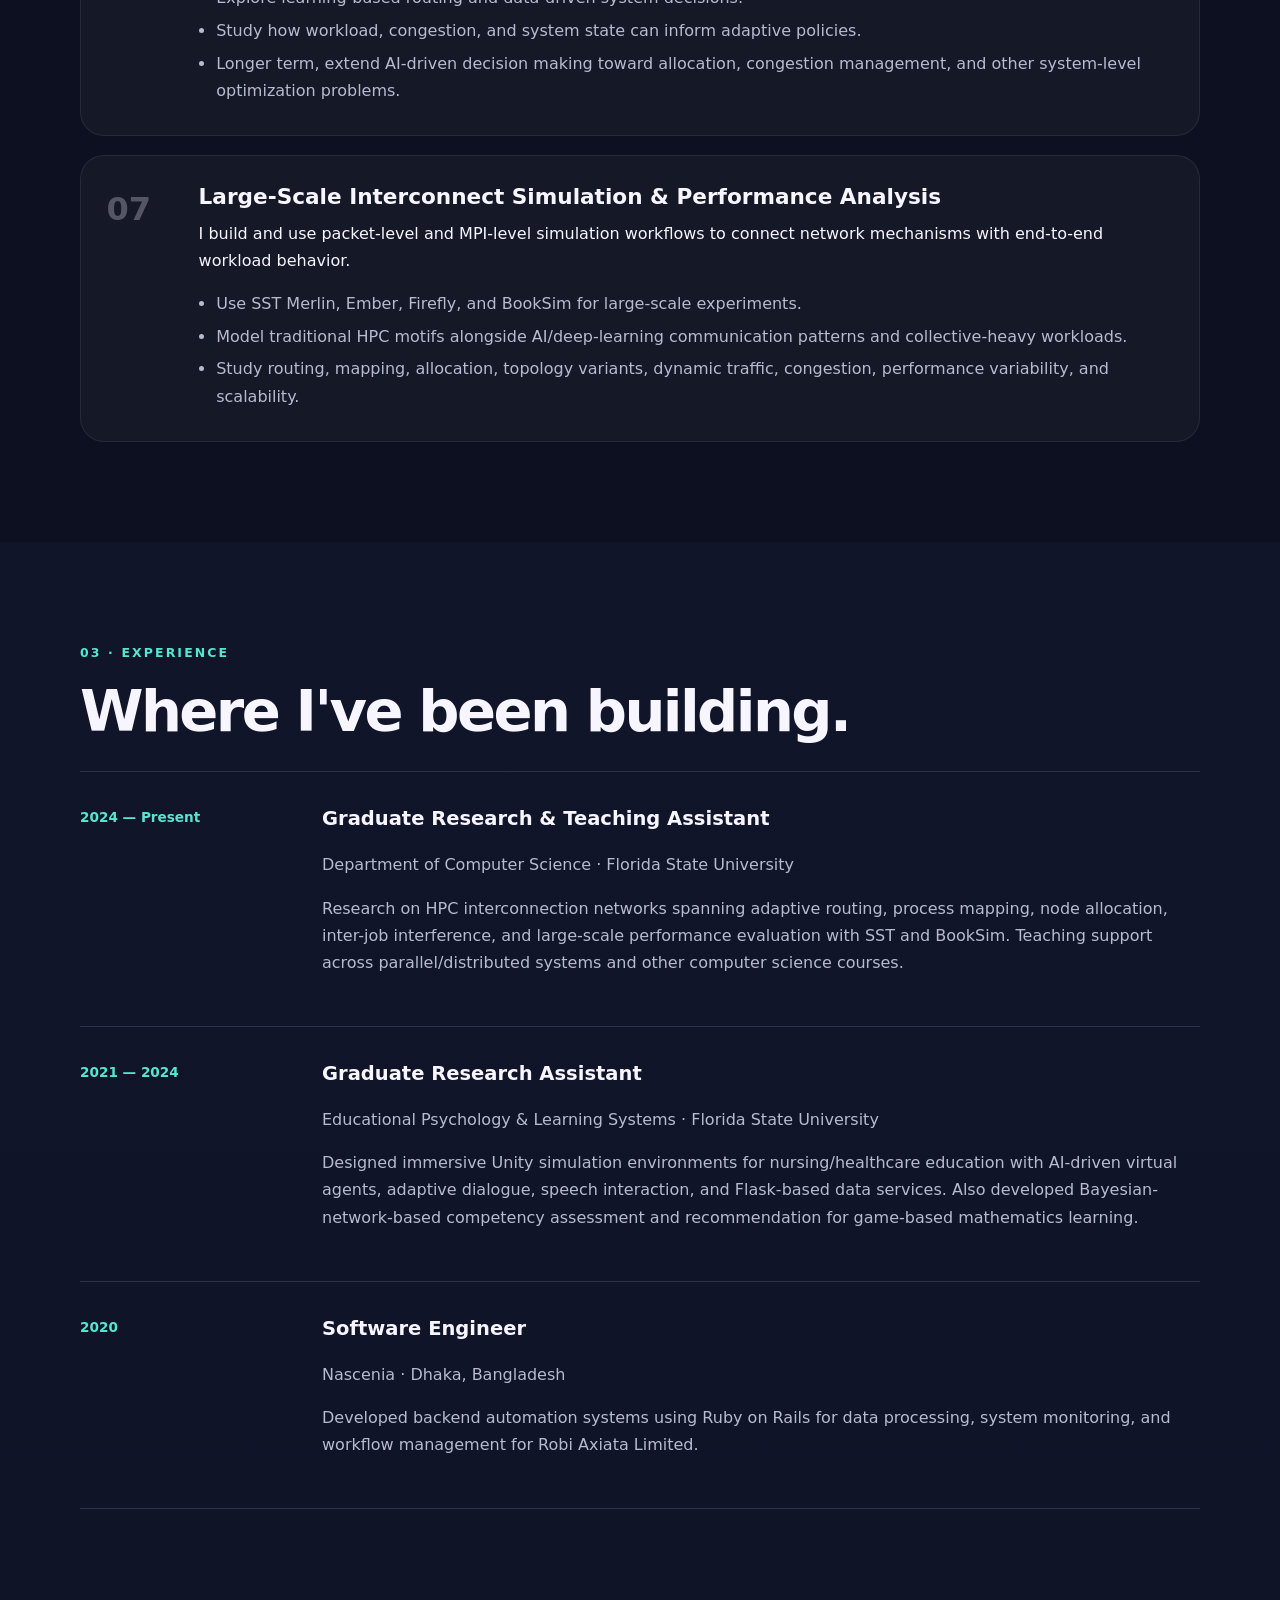
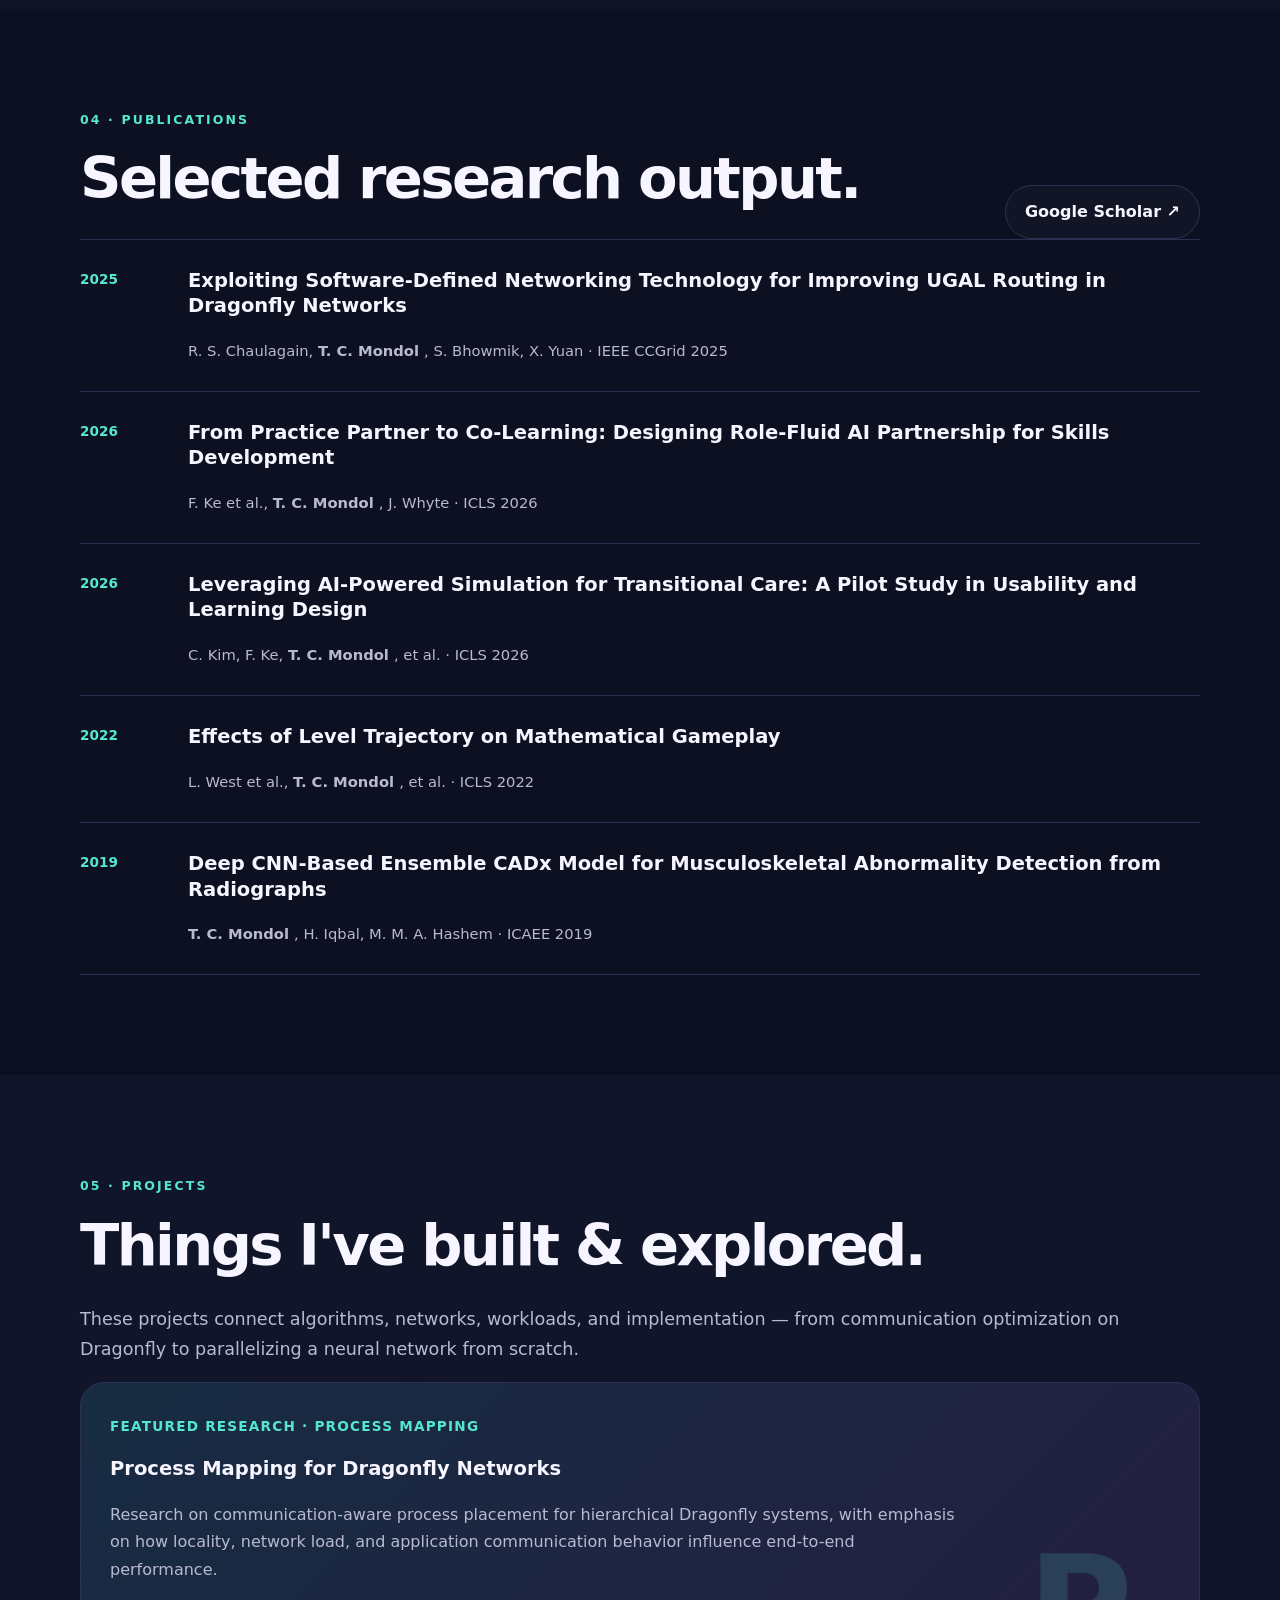
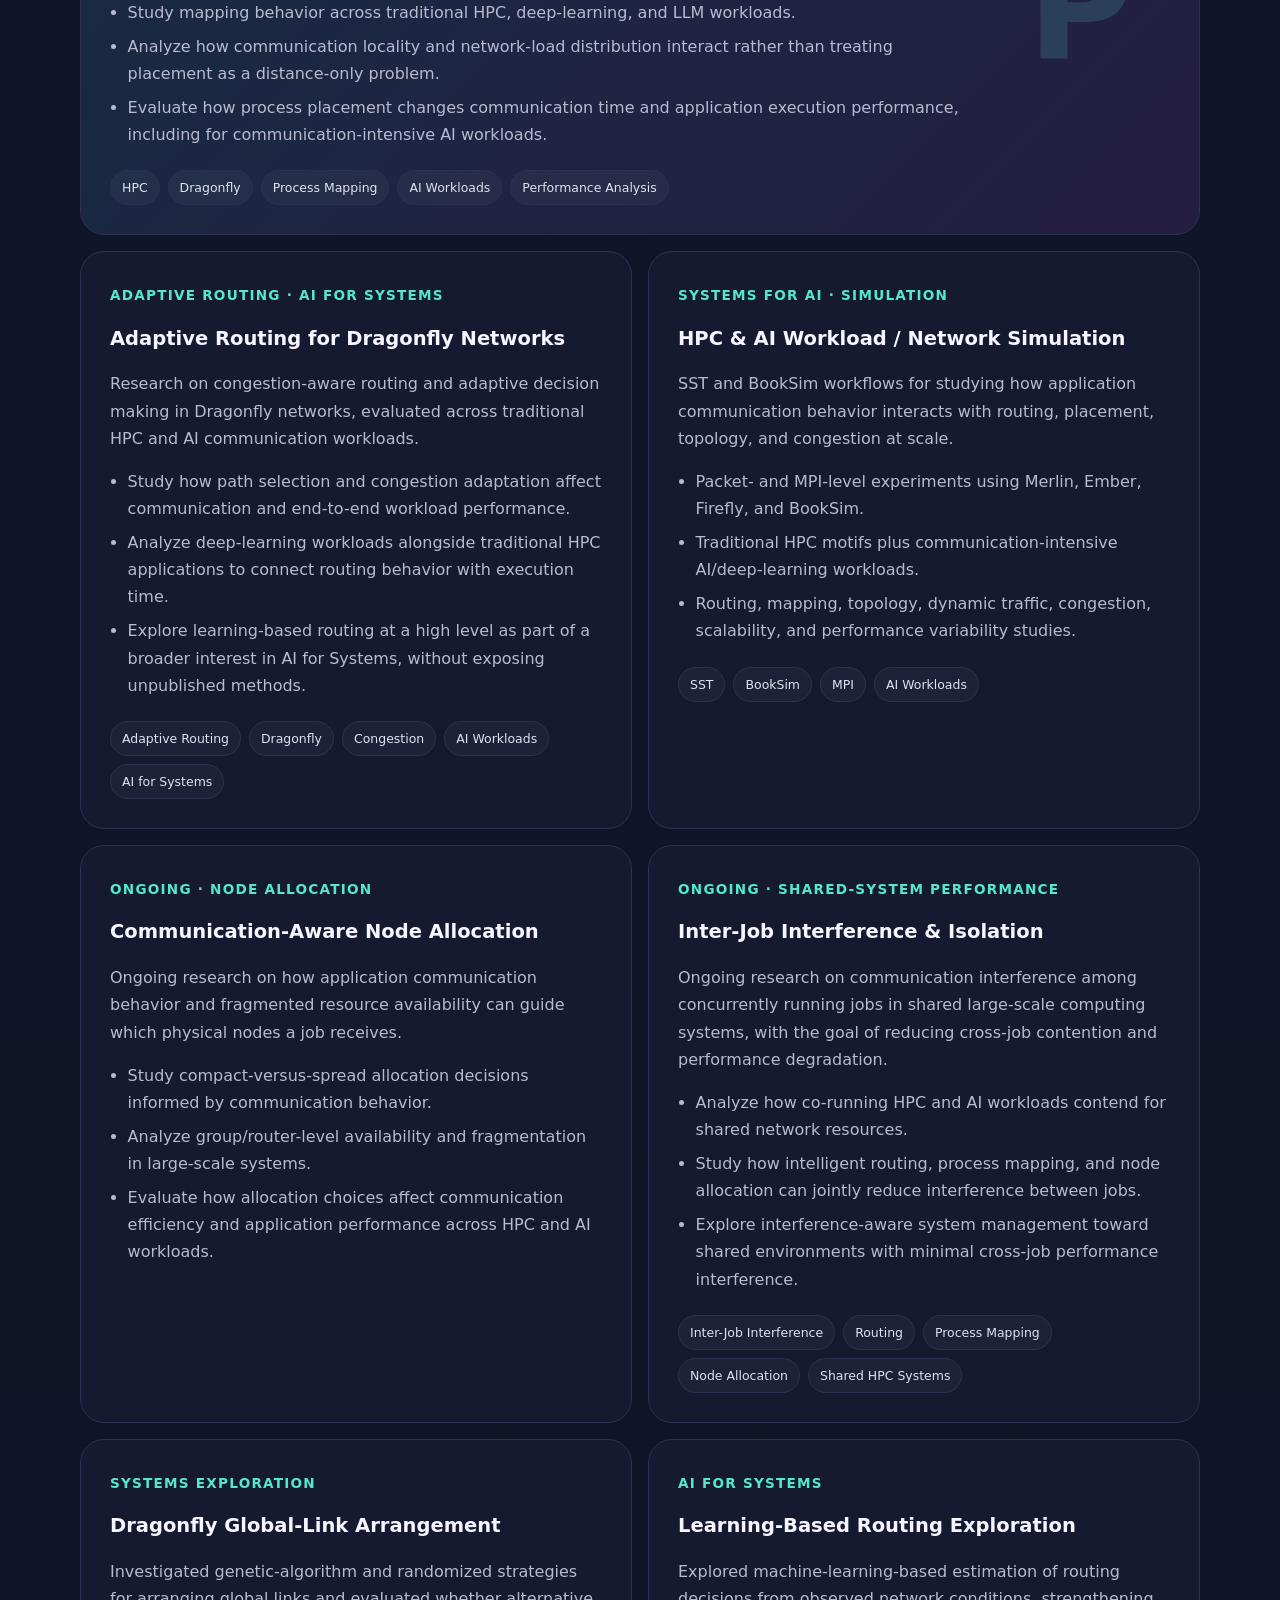
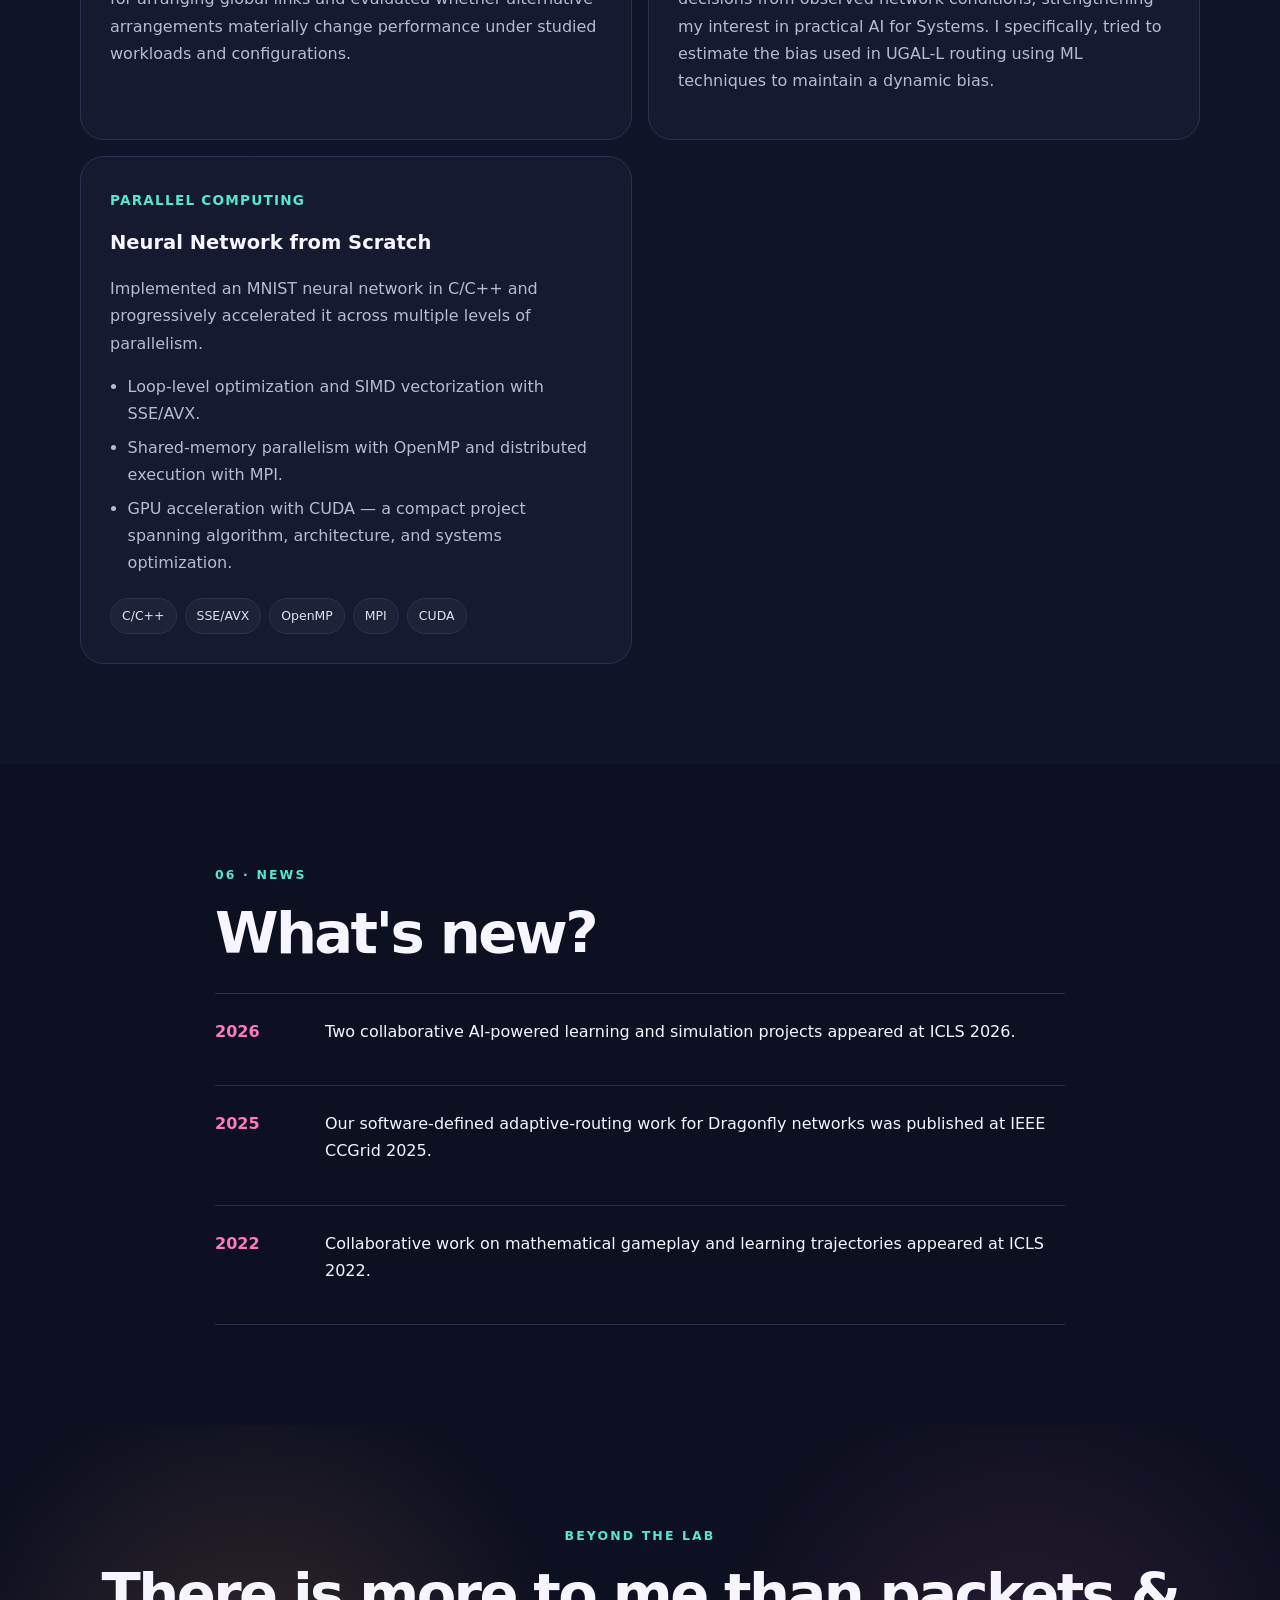
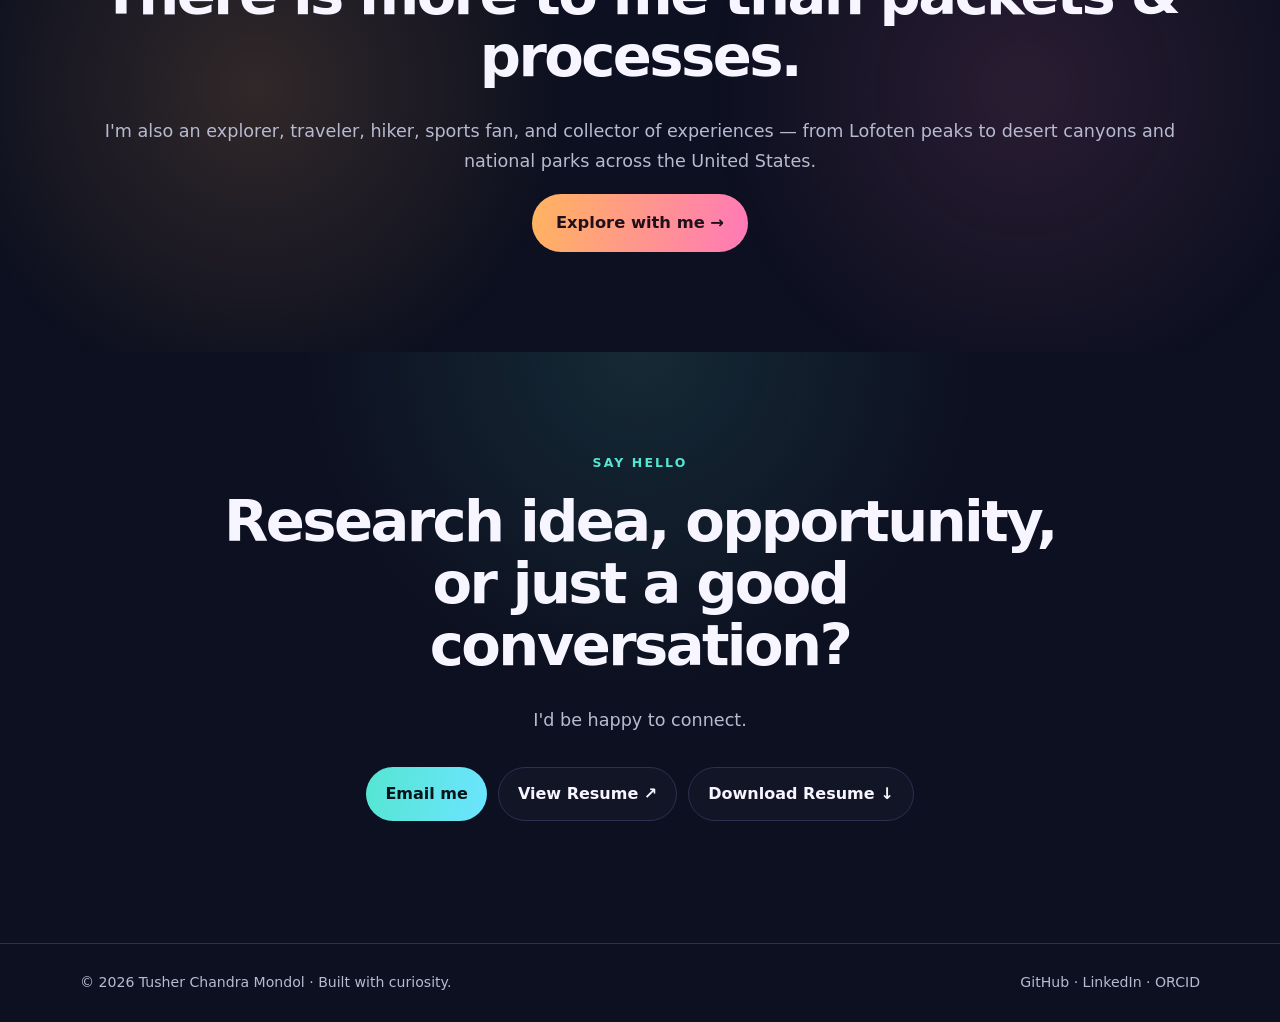
==== commit be4dd640: "added job interference" ====
--- a/index.html
+++ b/index.html
@@ -1,19 +1,960 @@
 <!DOCTYPE html>
-<html lang="en"><head><meta charset="utf-8"/><meta content="width=device-width,initial-scale=1" name="viewport"/><meta content="Tusher Chandra Mondol — HPC systems researcher working at the intersection of AI and systems." name="description"/><meta content="#17162b" name="theme-color"/><title>Tusher Chandra Mondol | HPC Systems · AI × Systems</title><link href="assets/favicon.svg" rel="icon" type="image/svg+xml"/><link href="assets/styles.css" rel="stylesheet"/><script defer="" src="assets/script.js"></script></head>
-<body><div aria-hidden="true" class="cursor-glow"></div><header class="site-header"><nav class="nav container"><a class="brand" href="#top">TCM<span>.</span></a><button aria-label="Open menu" class="nav-toggle">☰</button><div class="nav-links"><a href="#about">Bio</a><a href="#research">Research</a><a href="#experience">Experience</a><a href="#publications">Publications</a><a href="#projects">Projects</a><a href="#news">News</a><a href="explore.html">Beyond Research ✦</a></div></nav></header>
-<main id="top"><section class="hero section"><div class="blob b1"></div><div class="blob b2"></div><div class="container hero-grid"><div class="reveal"><p class="eyebrow">HPC Systems · Interconnection Networks · AI × Systems · Researcher · Builder · Explorer</p><h1>Making large-scale computing systems <span class="gradient-text">faster, smarter &amp; more scalable.</span></h1><p class="hero-title">Hi, I'm Tusher — an HPC systems researcher and Ph.D. candidate in Computer Science at Florida State University.</p><p class="hero-copy">My work focuses on communication and performance in large-scale systems — including adaptive routing, process mapping, node allocation, congestion, and simulation. I study the communication behavior of both traditional HPC and AI workloads, and I am especially interested in the two-way connection between <strong>AI and Systems</strong>: improving systems with intelligent techniques, and improving large-scale AI training through better systems and communication.</p><div class="hero-actions"><a class="button primary" href="#research">Explore my research →</a><a class="button warm" href="explore.html">See my other side ✦</a><a class="button secondary" href="resume.pdf" target="_blank">View Resume ↗</a><a class="button secondary" download="" href="resume.pdf">Download Resume ↓</a></div><div class="social-row"><a href="https://github.com/tusher002" target="_blank">GitHub ↗</a><a href="https://www.linkedin.com/in/tusher-chandra-mondol-2a6179153/" target="_blank">LinkedIn ↗</a><a href="https://scholar.google.com/citations?user=k2KLazkAAAAJ&amp;hl=en" target="_blank">Google Scholar ↗</a><a href="https://orcid.org/0009-0006-6138-1830" target="_blank">ORCID ↗</a></div></div><aside class="hero-card tilt reveal"><div class="mini-orbit">✦</div><p class="card-label">What I work on</p><h2>Communication &amp; performance at scale.</h2><p>Routing, placement, allocation, congestion, and workload communication — across traditional HPC and increasingly communication-intensive AI workloads.</p><div class="focus-pills"><span>HPC Systems</span><span>Interconnection Networks</span><span>Adaptive Routing</span><span>Process Mapping</span><span>Node Allocation</span><span>AI Workloads</span></div><a class="tiny-link" href="#ai-systems">Where I want to take this next →</a></aside></div></section>
-<section class="section" id="about"><div class="container split"><div class="reveal"><p class="section-kicker">01 · Bio</p><h2>Curious by nature.<br/>Systems researcher by profession.</h2></div><div class="reveal"><p class="lead">I am a Ph.D. candidate in Computer Science at Florida State University, advised by Prof. Xin Yuan. I study communication optimization and system-level performance in high-performance computing, with a particular focus on large-scale interconnection networks.</p><p class="muted">My research spans adaptive routing, process mapping, congestion analysis, node allocation, inter-job interference, and packet/MPI-level simulation. Across these problems, I analyze how applications communicate — including the distinct communication behavior of deep-learning and LLM workloads — and how network and system decisions affect end-to-end performance.</p><p class="muted">Before focusing on HPC, I built AI-enabled educational simulations with virtual agents, adaptive dialogue, and data-driven assessment, and I worked as a software engineer developing backend automation systems.</p><div class="tag-row"><span>HPC Systems</span><span>Interconnection Networks</span><span>Systems for AI</span><span>AI for Systems</span></div></div></div></section>
-<section class="section tint" id="ai-systems"><div class="container"><div class="ai-banner reveal"><p class="section-kicker">Research vision</p><h2>AI for Systems. Systems for AI.</h2><p class="lead">AI is an important part of where my systems research is going, but it grows directly from the communication problems I already study. I am interested in both directions: using intelligence to improve system decisions, and designing communication-efficient systems that improve the performance and scalability of distributed AI.</p><div class="ai-flow"><div class="ai-side"><p class="smallcaps">AI → Systems</p><h3>Use learning to make systems better</h3><p class="muted">I have explored learning-based approaches to adaptive routing and system decisions. Going forward, I want to study where machine learning and reinforcement learning can improve routing, allocation, congestion management, and other dynamic decisions — while remaining grounded in strong systems baselines.</p></div><div class="ai-arrow">↔</div><div class="ai-side"><p class="smallcaps">Systems → AI</p><h3>Build systems that make AI better</h3><p class="muted">My routing and process-mapping studies already include deep-learning and LLM workloads and examine how communication optimization changes their execution performance. I want to extend this systems expertise toward large-scale AI training, including interconnect behavior, collective communication, placement, routing, and resource allocation.</p></div></div></div></div></section>
-<section class="section" id="research"><div class="container"><p class="section-kicker">02 · Research</p><h2>What I work on — and why.</h2><p class="lead">My research starts from a simple systems question: when thousands of communicating processes share a large machine, how can the network, runtime, and placement decisions work together instead of becoming bottlenecks?</p><div class="research-stack"><article class="research-detail reveal"><div class="research-num">01</div><div><h3>Adaptive Routing for Large-Scale Interconnection Networks</h3><p>I study how adaptive routing can respond to congestion and changing traffic in high-radix networks such as Dragonfly. The goal is to understand how network-level routing decisions translate into application-level performance.</p><ul><li>Analyze routing behavior under synthetic traffic, traditional HPC applications, and distributed deep-learning workloads.</li><li>Study how congestion, path choice, and traffic dynamics influence communication time and overall execution.</li><li>Explore both conventional and learning-based approaches to adaptive routing at a high level, with particular interest in using AI to make system decisions more responsive.</li></ul></div></article><article class="research-detail reveal"><div class="research-num">02</div><div><h3>Process Mapping &amp; Communication-Aware Placement</h3><p>I study how an application's communication structure can guide process placement on hierarchical HPC networks. The central challenge is to improve locality without simply moving congestion elsewhere in the machine.</p><ul><li>Analyze communication patterns and placement behavior across traditional HPC, deep-learning, and LLM workloads.</li><li>Study the relationship between communication locality, network-load distribution, and end-to-end application performance.</li><li>Investigate high-level mapping strategies that account for the hierarchical structure of large interconnection networks while avoiding exposure of unpublished implementation details.</li></ul></div></article><article class="research-detail reveal"><div class="research-num">03</div><div><h3>Node Allocation &amp; Inter-Job Interference</h3><p>My ongoing work moves one level earlier in the execution pipeline: deciding which physical nodes a job should receive before processes are mapped onto them.</p><ul><li>Study how application communication behavior can inform compact-versus-spread allocation decisions.</li><li>Analyze fragmentation and group/router-level resource availability in large systems.</li><li>Investigate how AI and traditional HPC workloads respond to allocation choices and how concurrently running jobs can interfere through the shared network.</li></ul></div></article><article class="research-detail reveal"><div class="research-num">04</div><div><h3>AI Workload Communication &amp; Training Performance</h3><p>I study AI workloads as communication-intensive system workloads, not as an isolated application domain. Deep-learning and LLM execution increasingly depends on how efficiently data moves among accelerators and nodes.</p><ul><li>Analyze communication behavior of distributed deep-learning and LLM workloads in network simulations.</li><li>Study how routing and process placement can reduce communication overhead and improve execution performance for AI workloads.</li><li>Extend this perspective toward large-scale AI training: interconnects, collective communication, placement, routing, allocation, and contention.</li></ul></div></article><article class="research-detail reveal"><div class="research-num">05</div><div><h3>Large-Scale Interconnect Simulation &amp; Performance Analysis</h3><p>I build and use packet-level and MPI-level simulation workflows to connect network mechanisms with end-to-end workload behavior.</p><ul><li>Use SST Merlin, Ember, Firefly, and BookSim for large-scale experiments.</li><li>Model traditional HPC motifs alongside AI/deep-learning communication patterns and collective-heavy workloads.</li><li>Study routing, mapping, allocation, topology variants, dynamic traffic, congestion, performance variability, and scalability.</li></ul></div></article><article class="research-detail reveal"><div class="research-num">06</div><div><h3>AI for Systems</h3><p>I am interested in using AI where it can make systems more adaptive, while keeping the work grounded in measurable systems objectives and strong non-AI baselines.</p><ul><li>Explore learning-based routing and data-driven system decisions.</li><li>Study how workload, congestion, and system state can inform adaptive policies.</li><li>Longer term, extend AI-driven decision making toward allocation, congestion management, and other system-level optimization problems.</li></ul></div></article></div></div></section>
-<section class="section tint" id="experience"><div class="container"><p class="section-kicker">03 · Experience</p><h2>Where I've been building.</h2><div class="timeline"><article class="timeline-item reveal"><div class="time">2024 — Present</div><div><h3>Graduate Research &amp; Teaching Assistant</h3><p class="muted">Department of Computer Science · Florida State University</p><p>Research on HPC interconnection networks spanning adaptive routing, process mapping, node allocation, inter-job interference, and large-scale performance evaluation with SST and BookSim. Teaching support across parallel/distributed systems and other computer science courses.</p></div></article><article class="timeline-item reveal"><div class="time">2021 — 2024</div><div><h3>Graduate Research Assistant</h3><p class="muted">Educational Psychology &amp; Learning Systems · Florida State University</p><p>Designed immersive Unity simulation environments for nursing/healthcare education with AI-driven virtual agents, adaptive dialogue, speech interaction, and Flask-based data services. Also developed Bayesian-network-based competency assessment and recommendation for game-based mathematics learning.</p></div></article><article class="timeline-item reveal"><div class="time">2020</div><div><h3>Software Engineer</h3><p class="muted">Nascenia · Dhaka, Bangladesh</p><p>Developed backend automation systems using Ruby on Rails for data processing, system monitoring, and workflow management for Robi Axiata Limited.</p></div></article></div></div></section>
-<section class="section" id="publications"><div class="container"><div class="section-heading-row"><div><p class="section-kicker">04 · Publications</p><h2>Selected research output.</h2></div><a class="button secondary" href="https://scholar.google.com/citations?user=k2KLazkAAAAJ&amp;hl=en" target="_blank">Google Scholar ↗</a></div><div class="pub-list"><!-- Unpublished research outputs intentionally hidden until public. Add them here after publication. --><article class="pub reveal"><span class="pub-year">2025</span><div><h3>Exploiting Software-Defined Networking Technology for Improving UGAL Routing in Dragonfly Networks</h3><p>R. S. Chaulagain, <strong>T. C. Mondol</strong>, S. Bhowmik, X. Yuan · IEEE CCGrid 2025</p></div></article><article class="pub reveal"><span class="pub-year">2026</span><div><h3>From Practice Partner to Co-Learning: Designing Role-Fluid AI Partnership for Skills Development</h3><p>F. Ke et al., <strong>T. C. Mondol</strong>, J. Whyte · ICLS 2026</p></div></article><article class="pub reveal"><span class="pub-year">2026</span><div><h3>Leveraging AI-Powered Simulation for Transitional Care: A Pilot Study in Usability and Learning Design</h3><p>C. Kim, F. Ke, <strong>T. C. Mondol</strong>, et al. · ICLS 2026</p></div></article><article class="pub reveal"><span class="pub-year">2022</span><div><h3>Effects of Level Trajectory on Mathematical Gameplay</h3><p>L. West et al., <strong>T. C. Mondol</strong>, et al. · ICLS 2022</p></div></article><article class="pub reveal"><span class="pub-year">2019</span><div><h3>Deep CNN-Based Ensemble CADx Model for Musculoskeletal Abnormality Detection from Radiographs</h3><p><strong>T. C. Mondol</strong>, H. Iqbal, M. M. A. Hashem · ICAEE 2019</p></div></article></div></div></section>
-<section class="section tint" id="projects"><div class="container"><p class="section-kicker">05 · Projects</p><h2>Things I've built &amp; explored.</h2><p class="lead">These projects connect algorithms, networks, workloads, and implementation — from communication optimization on Dragonfly to parallelizing a neural network from scratch.</p><div class="project-grid"><article class="project featured reveal"><div class="project-copy"><span class="status">Featured research · Process mapping</span><h3>Process Mapping for Dragonfly Networks</h3><p>Research on communication-aware process placement for hierarchical Dragonfly systems, with emphasis on how locality, network load, and application communication behavior influence end-to-end performance.</p><ul class="project-points"><li>Study mapping behavior across traditional HPC, deep-learning, and LLM workloads.</li><li>Analyze how communication locality and network-load distribution interact rather than treating placement as a distance-only problem.</li><li>Evaluate how process placement changes communication time and application execution performance, including for communication-intensive AI workloads.</li></ul><div class="tag-row"><span>HPC</span><span>Dragonfly</span><span>Process Mapping</span><span>AI Workloads</span><span>Performance Analysis</span></div></div><div class="project-mark">P</div></article>
-<article class="project reveal"><span class="status">Adaptive routing · AI for Systems</span><h3>Adaptive Routing for Dragonfly Networks</h3><p>Research on congestion-aware routing and adaptive decision making in Dragonfly networks, evaluated across traditional HPC and AI communication workloads.</p><ul class="project-points"><li>Study how path selection and congestion adaptation affect communication and end-to-end workload performance.</li><li>Analyze deep-learning workloads alongside traditional HPC applications to connect routing behavior with execution time.</li><li>Explore learning-based routing at a high level as part of a broader interest in AI for Systems, without exposing unpublished methods.</li></ul><div class="tag-row"><span>Adaptive Routing</span><span>Dragonfly</span><span>Congestion</span><span>AI Workloads</span><span>AI for Systems</span></div></article>
-<article class="project reveal"><span class="status">Systems for AI · Simulation</span><h3>HPC &amp; AI Workload / Network Simulation</h3><p>SST and BookSim workflows for studying how application communication behavior interacts with routing, placement, topology, and congestion at scale.</p><ul class="project-points"><li>Packet- and MPI-level experiments using Merlin, Ember, Firefly, and BookSim.</li><li>Traditional HPC motifs plus communication-intensive AI/deep-learning workloads.</li><li>Routing, mapping, topology, dynamic traffic, congestion, scalability, and performance variability studies.</li></ul><div class="tag-row"><span>SST</span><span>BookSim</span><span>MPI</span><span>AI Workloads</span></div></article>
-<article class="project reveal"><span class="status">Ongoing · Resource management</span><h3>Node Allocation &amp; Inter-Job Interference</h3><p>Ongoing research on how communication behavior, fragmented resource availability, and shared-network interference should influence which nodes a job receives.</p><ul class="project-points"><li>Compact-versus-spread allocation decisions informed by communication behavior.</li><li>Group/router-level availability and fragmentation awareness.</li><li>Extending toward interference-aware multi-job allocation.</li></ul></article>
-<article class="project reveal"><span class="status">Systems exploration</span><h3>Dragonfly Global-Link Arrangement</h3><p>Investigated genetic-algorithm and randomized strategies for arranging global links and evaluated whether alternative arrangements materially change performance under studied workloads and configurations.</p></article>
-<article class="project reveal"><span class="status">AI for Systems</span><h3>Learning-Based Routing Exploration</h3><p>Explored machine-learning-based estimation of routing decisions from observed network conditions, strengthening my interest in practical AI for Systems.</p></article>
-<article class="project reveal"><span class="status">Parallel computing</span><h3>Neural Network from Scratch</h3><p>Implemented an MNIST neural network in C/C++ and progressively accelerated it across multiple levels of parallelism.</p><ul class="project-points"><li>Loop-level optimization and SIMD vectorization with SSE/AVX.</li><li>Shared-memory parallelism with OpenMP and distributed execution with MPI.</li><li>GPU acceleration with CUDA — a compact project spanning algorithm, architecture, and systems optimization.</li></ul><div class="tag-row"><span>C/C++</span><span>SSE/AVX</span><span>OpenMP</span><span>MPI</span><span>CUDA</span></div></article></div></div></section>
-<section class="section" id="news"><div class="container narrow"><p class="section-kicker">06 · News</p><h2>What's new?</h2><div class="news-list"><article class="reveal"><time>2026</time><p>Two collaborative AI-powered learning and simulation projects appeared at ICLS 2026.</p></article><article class="reveal"><time>2025</time><p>Our software-defined adaptive-routing work for Dragonfly networks was published at IEEE CCGrid 2025.</p></article><article class="reveal"><time>2022</time><p>Collaborative work on mathematical gameplay and learning trajectories appeared at ICLS 2022.</p></article></div></div></section>
-<section class="section playground"><div class="container center reveal"><p class="section-kicker">Beyond the lab</p><h2>There is more to me than packets &amp; processes.</h2><p class="lead">I'm also an explorer, traveler, hiker, sports fan, and collector of experiences — from Lofoten peaks to desert canyons and national parks across the United States.</p><a class="button warm big" href="explore.html">Explore with me →</a></div></section>
-<section class="section contact-section"><div class="container narrow center reveal"><p class="section-kicker">Say hello</p><h2>Research idea, opportunity, or just a good conversation?</h2><p class="lead">I'd be happy to connect.</p><div class="hero-actions center-actions"><a class="button primary" href="mailto:tm20du@fsu.edu">Email me</a><a class="button secondary" href="resume.pdf" target="_blank">View Resume ↗</a><a class="button secondary" download="" href="resume.pdf">Download Resume ↓</a></div></div></section></main><footer class="footer"><div class="container footer-row"><p>© <span id="year"></span> Tusher Chandra Mondol · Built with curiosity.</p><div><a href="https://github.com/tusher002" target="_blank">GitHub</a> · <a href="https://www.linkedin.com/in/tusher-chandra-mondol-2a6179153/" target="_blank">LinkedIn</a> · <a href="https://orcid.org/0009-0006-6138-1830" target="_blank">ORCID</a></div></div></footer></body></html>
+<html lang="en">
+ <head>
+  <meta charset="utf-8"/>
+  <meta content="width=device-width,initial-scale=1" name="viewport"/>
+  <meta content="Tusher Chandra Mondol &mdash; HPC systems researcher working at the intersection of AI and systems." name="description"/>
+  <meta content="#17162b" name="theme-color"/>
+  <title>
+   Tusher Chandra Mondol | HPC Systems &middot; AI &times; Systems
+  </title>
+  <link href="assets/favicon.svg" rel="icon" type="image/svg+xml"/>
+  <link href="assets/styles.css" rel="stylesheet"/>
+  <script defer="" src="assets/script.js">
+  </script>
+ </head>
+ <body>
+  <div aria-hidden="true" class="cursor-glow">
+  </div>
+  <header class="site-header">
+   <nav class="nav container">
+    <a class="brand" href="#top">
+     TCM
+     <span>
+      .
+     </span>
+    </a>
+    <button aria-label="Open menu" class="nav-toggle">
+     ☰
+    </button>
+    <div class="nav-links">
+     <a href="#about">
+      Bio
+     </a>
+     <a href="#research">
+      Research
+     </a>
+     <a href="#experience">
+      Experience
+     </a>
+     <a href="#publications">
+      Publications
+     </a>
+     <a href="#projects">
+      Projects
+     </a>
+     <a href="#news">
+      News
+     </a>
+     <a href="explore.html">
+      Beyond Research ✦
+     </a>
+    </div>
+   </nav>
+  </header>
+  <main id="top">
+   <section class="hero section">
+    <div class="blob b1">
+    </div>
+    <div class="blob b2">
+    </div>
+    <div class="container hero-grid">
+     <div class="reveal">
+      <p class="eyebrow">
+       HPC Systems &middot; Interconnection Networks &middot; AI &times; Systems &middot; Explorer
+      </p>
+      <h1>
+       Making large-scale computing systems
+       <span class="gradient-text">
+        faster, smarter &amp; more scalable.
+       </span>
+      </h1>
+      <p class="hero-title">
+       Hi, I'm Tusher &mdash; an HPC systems researcher and Ph.D. candidate in Computer Science at Florida State University.
+      </p>
+      <p class="hero-copy">
+       My work focuses on communication and performance in large-scale systems &mdash; including adaptive routing, process mapping, node allocation, job interference, and congestion analysis. I am especially interested in the two-way connection between
+       <strong>
+        AI and Systems
+       </strong>
+       : improving systems with intelligent techniques, and improving large-scale AI training through better systems and communication.
+      </p>
+      <div class="hero-actions">
+       <a class="button primary" href="#research">
+        Explore my research &rarr;
+       </a>
+       <a class="button warm" href="explore.html">
+        See my other side ✦
+       </a>
+       <a class="button secondary" href="resume.pdf" target="_blank">
+        View Resume &nearrow;
+       </a>
+       <a class="button secondary" download="" href="resume.pdf">
+        Download Resume &darr;
+       </a>
+      </div>
+      <div class="social-row">
+       <a href="https://github.com/tusher002" target="_blank">
+        GitHub &nearrow;
+       </a>
+       <a href="https://www.linkedin.com/in/tusher-chandra-mondol-2a6179153/" target="_blank">
+        LinkedIn &nearrow;
+       </a>
+       <a href="https://scholar.google.com/citations?user=k2KLazkAAAAJ&amp;hl=en" target="_blank">
+        Google Scholar &nearrow;
+       </a>
+       <a href="https://orcid.org/0009-0006-6138-1830" target="_blank">
+        ORCID &nearrow;
+       </a>
+      </div>
+     </div>
+     <aside class="hero-card tilt reveal">
+      <div class="mini-orbit">
+       ✦
+      </div>
+      <p class="card-label">
+       What I work on
+      </p>
+      <h2>
+       Communication &amp; performance at scale.
+      </h2>
+      <p>
+       Routing, placement, allocation, inter-job interference, and workload communication &mdash; across traditional HPC and increasingly communication-intensive AI workloads.
+      </p>
+      <div class="focus-pills">
+       <span>
+        HPC Systems
+       </span>
+       <span>
+        Interconnection Networks
+       </span>
+       <span>
+        AI4Systems
+       </span>
+       <span>
+        Systems4AI
+       </span>
+      </div>
+      <a class="tiny-link" href="#ai-systems">
+       Where I want to take this next &rarr;
+      </a>
+     </aside>
+    </div>
+   </section>
+   <section class="section" id="about">
+    <div class="container split">
+     <div class="reveal">
+      <p class="section-kicker">
+       01 &middot; Bio
+      </p>
+      <h2>
+       Curious by nature.
+       <br/>
+       Systems researcher by profession.
+      </h2>
+     </div>
+     <div class="reveal">
+      <p class="lead">
+       I am a Ph.D. candidate in Computer Science at Florida State University, advised by Prof. Xin Yuan. I study communication optimization and system-level performance in high-performance computing, with a particular focus on large-scale interconnection networks.
+      </p>
+      <p class="muted">
+       My research spans adaptive routing, process mapping, congestion analysis, node allocation, inter-job interference, and packet/MPI-level simulation. Across these problems, I analyze how applications communicate &mdash; including the distinct communication behavior of deep-learning and LLM workloads &mdash; and how network and system decisions affect end-to-end performance.
+      </p>
+      <p class="muted">
+       Before focusing on HPC, I built AI-enabled educational simulations with virtual agents, adaptive dialogue, and data-driven assessment, and I worked as a software engineer developing backend automation systems.
+      </p>
+      <div class="tag-row">
+       <span>
+        HPC Systems
+       </span>
+       <span>
+        Interconnection Networks
+       </span>
+       <span>
+        Systems for AI
+       </span>
+       <span>
+        AI for Systems
+       </span>
+      </div>
+     </div>
+    </div>
+   </section>
+   <section class="section tint" id="ai-systems">
+    <div class="container">
+     <div class="ai-banner reveal">
+      <p class="section-kicker">
+       Research vision
+      </p>
+      <h2>
+       AI for Systems. Systems for AI.
+      </h2>
+      <p class="lead">
+       AI is an important part of where my systems research is going, but it grows directly from the communication problems I already study. I am interested in both directions: using intelligence to improve system decisions, and designing communication-efficient systems that improve the performance and scalability of distributed AI.
+      </p>
+      <div class="ai-flow">
+       <div class="ai-side">
+        <p class="smallcaps">
+         AI &rarr; Systems
+        </p>
+        <h3>
+         Use learning to make systems better
+        </h3>
+        <p class="muted">
+         I have explored learning-based approaches to adaptive routing and system decisions. Going forward, I want to study where machine learning and reinforcement learning can improve routing, allocation, congestion management, and interference-aware decisions in shared systems &mdash; while remaining grounded in strong systems baselines.
+        </p>
+       </div>
+       <div class="ai-arrow">
+        &harr;
+       </div>
+       <div class="ai-side">
+        <p class="smallcaps">
+         Systems &rarr; AI
+        </p>
+        <h3>
+         Build systems that make AI better
+        </h3>
+        <p class="muted">
+         My routing and process-mapping studies already include deep-learning and LLM workloads and examine how communication optimization changes their execution performance. I want to extend this systems expertise toward large-scale AI training, including interconnect behavior, collective communication, placement, routing, and resource allocation.
+        </p>
+       </div>
+      </div>
+     </div>
+    </div>
+   </section>
+   <section class="section" id="research">
+    <div class="container">
+     <p class="section-kicker">
+      02 &middot; Research
+     </p>
+     <h2>
+      What I work on &mdash; and why.
+     </h2>
+     <p class="lead">
+      My research starts from a simple systems question: when thousands of communicating processes share a large machine, how can the network, runtime, and placement decisions work together instead of becoming bottlenecks?
+     </p>
+     <div class="research-stack">
+      <article class="research-detail reveal">
+       <div class="research-num">
+        01
+       </div>
+       <div>
+        <h3>
+         Process Mapping &amp; Communication-Aware Placement
+        </h3>
+        <p>
+         I study how an application's communication structure can guide process placement on hierarchical HPC networks. The central challenge is to improve locality without simply moving congestion elsewhere in the machine.
+        </p>
+        <ul>
+         <li>
+          Analyze the communication behavior of traditional HPC, deep-learning, and LLM workloads and how their logical
+                communication patterns interact with the physical network.
+         </li>
+         <li>
+          Study how process placement affects network traffic,
+                communication cost, congestion, and ultimately end-to-end
+                application performance.
+         </li>
+         <li>
+          Investigate the tradeoff between communication locality and
+                network load balancing when mapping applications onto
+                large-scale hierarchical interconnection networks.
+         </li>
+        </ul>
+       </div>
+      </article>
+      <article class="research-detail reveal">
+       <div class="research-num">
+        02
+       </div>
+       <div>
+        <h3>
+         Adaptive Routing for Large-Scale Interconnection Networks
+        </h3>
+        <p>
+         I study how adaptive routing can respond to congestion and changing traffic in high-radix networks such as Dragonfly. The goal is to understand how network-level routing decisions translate into application-level performance.
+        </p>
+        <ul>
+         <li>
+          Analyze routing behavior under synthetic traffic, traditional HPC applications, and distributed deep-learning workloads.
+         </li>
+         <li>
+          Study how congestion, path choice, and traffic dynamics influence communication time and overall execution.
+         </li>
+         <li>
+          Explore both conventional and learning-based approaches to adaptive routing at a high level, with particular interest in using AI to make system decisions more responsive.
+         </li>
+        </ul>
+       </div>
+      </article>
+      <article class="research-detail reveal">
+       <div class="research-num">
+        03
+       </div>
+       <div>
+        <h3>
+         Communication-Aware Node Allocation
+        </h3>
+        <p>
+         My ongoing work moves one level earlier in the execution pipeline:
+        deciding which physical nodes a job should receive before its processes
+        are mapped onto them. I study how application communication behavior
+        and system fragmentation can guide this allocation decision.
+        </p>
+        <ul>
+         <li>
+          Study how application communication behavior can inform
+            compact-versus-spread allocation decisions.
+         </li>
+         <li>
+          Analyze fragmentation and group/router-level resource availability
+            in large-scale systems.
+         </li>
+         <li>
+          Investigate how allocation decisions affect communication efficiency
+            and application performance across traditional HPC and AI workloads.
+         </li>
+        </ul>
+       </div>
+      </article>
+      <article class="research-detail reveal">
+       <div class="research-num">
+        04
+       </div>
+       <div>
+        <h3>
+         Inter-Job Interference in Shared HPC Systems
+        </h3>
+        <p>
+         Large-scale computing systems are shared by multiple jobs running
+            concurrently, and their communication can interfere with one another
+            through the network. My ongoing research studies how this inter-job
+            interference affects application performance and how communication-aware
+            system decisions can mitigate it.
+        </p>
+        <ul>
+         <li>
+          Analyze how concurrently running HPC and AI workloads interact
+                through shared network resources and how this interference affects
+                end-to-end performance.
+         </li>
+         <li>
+          Study how intelligent routing, process mapping, and node allocation
+                can work together to reduce cross-job contention and isolate
+                application communication.
+         </li>
+         <li>
+          Explore interference-aware system management toward shared
+                large-scale computing environments where multiple jobs can execute
+                with minimal performance interference.
+         </li>
+        </ul>
+       </div>
+      </article>
+      <article class="research-detail reveal">
+       <div class="research-num">
+        05
+       </div>
+       <div>
+        <h3>
+         AI Workload Communication &amp; Training Performance
+        </h3>
+        <p>
+         I study AI workloads as communication-intensive system workloads, not as an isolated application domain. Deep-learning and LLM execution increasingly depends on how efficiently data moves among accelerators and nodes.
+        </p>
+        <ul>
+         <li>
+          Analyze communication behavior of distributed deep-learning and LLM workloads in network simulations.
+         </li>
+         <li>
+          Study how routing and process placement can reduce communication overhead and improve execution performance for AI workloads.
+         </li>
+         <li>
+          Extend this perspective toward large-scale AI training: interconnects, collective communication, placement, routing, allocation, and contention.
+         </li>
+        </ul>
+       </div>
+      </article>
+      <article class="research-detail reveal">
+       <div class="research-num">
+        06
+       </div>
+       <div>
+        <h3>
+         AI for Systems
+        </h3>
+        <p>
+         I am interested in using AI where it can make systems more adaptive, while keeping the work grounded in measurable systems objectives and strong non-AI baselines.
+        </p>
+        <ul>
+         <li>
+          Explore learning-based routing and data-driven system decisions.
+         </li>
+         <li>
+          Study how workload, congestion, and system state can inform adaptive policies.
+         </li>
+         <li>
+          Longer term, extend AI-driven decision making toward allocation, congestion management, and other system-level optimization problems.
+         </li>
+        </ul>
+       </div>
+      </article>
+      <article class="research-detail reveal">
+       <div class="research-num">
+        07
+       </div>
+       <div>
+        <h3>
+         Large-Scale Interconnect Simulation &amp; Performance Analysis
+        </h3>
+        <p>
+         I build and use packet-level and MPI-level simulation workflows to connect network mechanisms with end-to-end workload behavior.
+        </p>
+        <ul>
+         <li>
+          Use SST Merlin, Ember, Firefly, and BookSim for large-scale experiments.
+         </li>
+         <li>
+          Model traditional HPC motifs alongside AI/deep-learning communication patterns and collective-heavy workloads.
+         </li>
+         <li>
+          Study routing, mapping, allocation, topology variants, dynamic traffic, congestion, performance variability, and scalability.
+         </li>
+        </ul>
+       </div>
+      </article>
+     </div>
+    </div>
+   </section>
+   <section class="section tint" id="experience">
+    <div class="container">
+     <p class="section-kicker">
+      03 &middot; Experience
+     </p>
+     <h2>
+      Where I've been building.
+     </h2>
+     <div class="timeline">
+      <article class="timeline-item reveal">
+       <div class="time">
+        2024 &mdash; Present
+       </div>
+       <div>
+        <h3>
+         Graduate Research &amp; Teaching Assistant
+        </h3>
+        <p class="muted">
+         Department of Computer Science &middot; Florida State University
+        </p>
+        <p>
+         Research on HPC interconnection networks spanning adaptive routing, process mapping, node allocation, inter-job interference, and large-scale performance evaluation with SST and BookSim. Teaching support across parallel/distributed systems and other computer science courses.
+        </p>
+       </div>
+      </article>
+      <article class="timeline-item reveal">
+       <div class="time">
+        2021 &mdash; 2024
+       </div>
+       <div>
+        <h3>
+         Graduate Research Assistant
+        </h3>
+        <p class="muted">
+         Educational Psychology &amp; Learning Systems &middot; Florida State University
+        </p>
+        <p>
+         Designed immersive Unity simulation environments for nursing/healthcare education with AI-driven virtual agents, adaptive dialogue, speech interaction, and Flask-based data services. Also developed Bayesian-network-based competency assessment and recommendation for game-based mathematics learning.
+        </p>
+       </div>
+      </article>
+      <article class="timeline-item reveal">
+       <div class="time">
+        2020
+       </div>
+       <div>
+        <h3>
+         Software Engineer
+        </h3>
+        <p class="muted">
+         Nascenia &middot; Dhaka, Bangladesh
+        </p>
+        <p>
+         Developed backend automation systems using Ruby on Rails for data processing, system monitoring, and workflow management for Robi Axiata Limited.
+        </p>
+       </div>
+      </article>
+     </div>
+    </div>
+   </section>
+   <section class="section" id="publications">
+    <div class="container">
+     <div class="section-heading-row">
+      <div>
+       <p class="section-kicker">
+        04 &middot; Publications
+       </p>
+       <h2>
+        Selected research output.
+       </h2>
+      </div>
+      <a class="button secondary" href="https://scholar.google.com/citations?user=k2KLazkAAAAJ&amp;hl=en" target="_blank">
+       Google Scholar &nearrow;
+      </a>
+     </div>
+     <div class="pub-list">
+      <!-- Unpublished research outputs intentionally hidden until public. Add them here after publication. -->
+      <article class="pub reveal">
+       <span class="pub-year">
+        2025
+       </span>
+       <div>
+        <h3>
+         Exploiting Software-Defined Networking Technology for Improving UGAL Routing in Dragonfly Networks
+        </h3>
+        <p>
+         R. S. Chaulagain,
+         <strong>
+          T. C. Mondol
+         </strong>
+         , S. Bhowmik, X. Yuan &middot; IEEE CCGrid 2025
+        </p>
+       </div>
+      </article>
+      <article class="pub reveal">
+       <span class="pub-year">
+        2026
+       </span>
+       <div>
+        <h3>
+         From Practice Partner to Co-Learning: Designing Role-Fluid AI Partnership for Skills Development
+        </h3>
+        <p>
+         F. Ke et al.,
+         <strong>
+          T. C. Mondol
+         </strong>
+         , J. Whyte &middot; ICLS 2026
+        </p>
+       </div>
+      </article>
+      <article class="pub reveal">
+       <span class="pub-year">
+        2026
+       </span>
+       <div>
+        <h3>
+         Leveraging AI-Powered Simulation for Transitional Care: A Pilot Study in Usability and Learning Design
+        </h3>
+        <p>
+         C. Kim, F. Ke,
+         <strong>
+          T. C. Mondol
+         </strong>
+         , et al. &middot; ICLS 2026
+        </p>
+       </div>
+      </article>
+      <article class="pub reveal">
+       <span class="pub-year">
+        2022
+       </span>
+       <div>
+        <h3>
+         Effects of Level Trajectory on Mathematical Gameplay
+        </h3>
+        <p>
+         L. West et al.,
+         <strong>
+          T. C. Mondol
+         </strong>
+         , et al. &middot; ICLS 2022
+        </p>
+       </div>
+      </article>
+      <article class="pub reveal">
+       <span class="pub-year">
+        2019
+       </span>
+       <div>
+        <h3>
+         Deep CNN-Based Ensemble CADx Model for Musculoskeletal Abnormality Detection from Radiographs
+        </h3>
+        <p>
+         <strong>
+          T. C. Mondol
+         </strong>
+         , H. Iqbal, M. M. A. Hashem &middot; ICAEE 2019
+        </p>
+       </div>
+      </article>
+     </div>
+    </div>
+   </section>
+   <section class="section tint" id="projects">
+    <div class="container">
+     <p class="section-kicker">
+      05 &middot; Projects
+     </p>
+     <h2>
+      Things I've built &amp; explored.
+     </h2>
+     <p class="lead">
+      These projects connect algorithms, networks, workloads, and implementation &mdash; from communication optimization on Dragonfly to parallelizing a neural network from scratch.
+     </p>
+     <div class="project-grid">
+      <article class="project featured reveal">
+       <div class="project-copy">
+        <span class="status">
+         Featured research &middot; Process mapping
+        </span>
+        <h3>
+         Process Mapping for Dragonfly Networks
+        </h3>
+        <p>
+         Research on communication-aware process placement for hierarchical Dragonfly systems, with emphasis on how locality, network load, and application communication behavior influence end-to-end performance.
+        </p>
+        <ul class="project-points">
+         <li>
+          Study mapping behavior across traditional HPC, deep-learning, and LLM workloads.
+         </li>
+         <li>
+          Analyze how communication locality and network-load distribution interact rather than treating placement as a distance-only problem.
+         </li>
+         <li>
+          Evaluate how process placement changes communication time and application execution performance, including for communication-intensive AI workloads.
+         </li>
+        </ul>
+        <div class="tag-row">
+         <span>
+          HPC
+         </span>
+         <span>
+          Dragonfly
+         </span>
+         <span>
+          Process Mapping
+         </span>
+         <span>
+          AI Workloads
+         </span>
+         <span>
+          Performance Analysis
+         </span>
+        </div>
+       </div>
+       <div class="project-mark">
+        P
+       </div>
+      </article>
+      <article class="project reveal">
+       <span class="status">
+        Adaptive routing &middot; AI for Systems
+       </span>
+       <h3>
+        Adaptive Routing for Dragonfly Networks
+       </h3>
+       <p>
+        Research on congestion-aware routing and adaptive decision making in Dragonfly networks, evaluated across traditional HPC and AI communication workloads.
+       </p>
+       <ul class="project-points">
+        <li>
+         Study how path selection and congestion adaptation affect communication and end-to-end workload performance.
+        </li>
+        <li>
+         Analyze deep-learning workloads alongside traditional HPC applications to connect routing behavior with execution time.
+        </li>
+        <li>
+         Explore learning-based routing at a high level as part of a broader interest in AI for Systems, without exposing unpublished methods.
+        </li>
+       </ul>
+       <div class="tag-row">
+        <span>
+         Adaptive Routing
+        </span>
+        <span>
+         Dragonfly
+        </span>
+        <span>
+         Congestion
+        </span>
+        <span>
+         AI Workloads
+        </span>
+        <span>
+         AI for Systems
+        </span>
+       </div>
+      </article>
+      <article class="project reveal">
+       <span class="status">
+        Systems for AI &middot; Simulation
+       </span>
+       <h3>
+        HPC &amp; AI Workload / Network Simulation
+       </h3>
+       <p>
+        SST and BookSim workflows for studying how application communication behavior interacts with routing, placement, topology, and congestion at scale.
+       </p>
+       <ul class="project-points">
+        <li>
+         Packet- and MPI-level experiments using Merlin, Ember, Firefly, and BookSim.
+        </li>
+        <li>
+         Traditional HPC motifs plus communication-intensive AI/deep-learning workloads.
+        </li>
+        <li>
+         Routing, mapping, topology, dynamic traffic, congestion, scalability, and performance variability studies.
+        </li>
+       </ul>
+       <div class="tag-row">
+        <span>
+         SST
+        </span>
+        <span>
+         BookSim
+        </span>
+        <span>
+         MPI
+        </span>
+        <span>
+         AI Workloads
+        </span>
+       </div>
+      </article>
+      <article class="project reveal">
+       <span class="status">
+        Ongoing &middot; Node allocation
+       </span>
+       <h3>
+        Communication-Aware Node Allocation
+       </h3>
+       <p>
+        Ongoing research on how application communication behavior and fragmented
+    resource availability can guide which physical nodes a job receives.
+       </p>
+       <ul class="project-points">
+        <li>
+         Study compact-versus-spread allocation decisions informed by
+        communication behavior.
+        </li>
+        <li>
+         Analyze group/router-level availability and fragmentation in
+        large-scale systems.
+        </li>
+        <li>
+         Evaluate how allocation choices affect communication efficiency and
+        application performance across HPC and AI workloads.
+        </li>
+       </ul>
+      </article>
+      <article class="project reveal">
+       <span class="status">
+        Ongoing &middot; Shared-system performance
+       </span>
+       <h3>
+        Inter-Job Interference &amp; Isolation
+       </h3>
+       <p>
+        Ongoing research on communication interference among concurrently
+        running jobs in shared large-scale computing systems, with the goal of
+        reducing cross-job contention and performance degradation.
+       </p>
+       <ul class="project-points">
+        <li>
+         Analyze how co-running HPC and AI workloads contend for shared
+            network resources.
+        </li>
+        <li>
+         Study how intelligent routing, process mapping, and node allocation
+            can jointly reduce interference between jobs.
+        </li>
+        <li>
+         Explore interference-aware system management toward shared
+            environments with minimal cross-job performance interference.
+        </li>
+       </ul>
+       <div class="tag-row">
+        <span>
+         Inter-Job Interference
+        </span>
+        <span>
+         Routing
+        </span>
+        <span>
+         Process Mapping
+        </span>
+        <span>
+         Node Allocation
+        </span>
+        <span>
+         Shared HPC Systems
+        </span>
+       </div>
+      </article>
+      <article class="project reveal">
+       <span class="status">
+        Systems exploration
+       </span>
+       <h3>
+        Dragonfly Global-Link Arrangement
+       </h3>
+       <p>
+        Investigated genetic-algorithm and randomized strategies for arranging global links and evaluated whether alternative arrangements materially change performance under studied workloads and configurations.
+       </p>
+      </article>
+      <article class="project reveal">
+       <span class="status">
+        AI for Systems
+       </span>
+       <h3>
+        Learning-Based Routing Exploration
+       </h3>
+       <p>
+        Explored machine-learning-based estimation of routing decisions from observed network conditions, strengthening my interest in practical AI for Systems.
+        I specifically, tried to estimate the bias used in UGAL-L routing using ML techniques to maintain a dynamic bias.
+       </p>
+      </article>
+      <article class="project reveal">
+       <span class="status">
+        Parallel computing
+       </span>
+       <h3>
+        Neural Network from Scratch
+       </h3>
+       <p>
+        Implemented an MNIST neural network in C/C++ and progressively accelerated it across multiple levels of parallelism.
+       </p>
+       <ul class="project-points">
+        <li>
+         Loop-level optimization and SIMD vectorization with SSE/AVX.
+        </li>
+        <li>
+         Shared-memory parallelism with OpenMP and distributed execution with MPI.
+        </li>
+        <li>
+         GPU acceleration with CUDA &mdash; a compact project spanning algorithm, architecture, and systems optimization.
+        </li>
+       </ul>
+       <div class="tag-row">
+        <span>
+         C/C++
+        </span>
+        <span>
+         SSE/AVX
+        </span>
+        <span>
+         OpenMP
+        </span>
+        <span>
+         MPI
+        </span>
+        <span>
+         CUDA
+        </span>
+       </div>
+      </article>
+     </div>
+    </div>
+   </section>
+   <section class="section" id="news">
+    <div class="container narrow">
+     <p class="section-kicker">
+      06 &middot; News
+     </p>
+     <h2>
+      What's new?
+     </h2>
+     <div class="news-list">
+      <article class="reveal">
+       <time>
+        2026
+       </time>
+       <p>
+        Two collaborative AI-powered learning and simulation projects appeared at ICLS 2026.
+       </p>
+      </article>
+      <article class="reveal">
+       <time>
+        2025
+       </time>
+       <p>
+        Our software-defined adaptive-routing work for Dragonfly networks was published at IEEE CCGrid 2025.
+       </p>
+      </article>
+      <article class="reveal">
+       <time>
+        2022
+       </time>
+       <p>
+        Collaborative work on mathematical gameplay and learning trajectories appeared at ICLS 2022.
+       </p>
+      </article>
+     </div>
+    </div>
+   </section>
+   <section class="section playground">
+    <div class="container center reveal">
+     <p class="section-kicker">
+      Beyond the lab
+     </p>
+     <h2>
+      There is more to me than packets &amp; processes.
+     </h2>
+     <p class="lead">
+      I'm also an explorer, traveler, hiker, sports fan, and collector of experiences &mdash; from Lofoten peaks to desert canyons and national parks across the United States.
+     </p>
+     <a class="button warm big" href="explore.html">
+      Explore with me &rarr;
+     </a>
+    </div>
+   </section>
+   <section class="section contact-section">
+    <div class="container narrow center reveal">
+     <p class="section-kicker">
+      Say hello
+     </p>
+     <h2>
+      Research idea, opportunity, or just a good conversation?
+     </h2>
+     <p class="lead">
+      I'd be happy to connect.
+     </p>
+     <div class="hero-actions center-actions">
+      <a class="button primary" href="mailto:tm20du@fsu.edu">
+       Email me
+      </a>
+      <a class="button secondary" href="resume.pdf" target="_blank">
+       View Resume &nearrow;
+      </a>
+      <a class="button secondary" download="" href="resume.pdf">
+       Download Resume &darr;
+      </a>
+     </div>
+    </div>
+   </section>
+  </main>
+  <footer class="footer">
+   <div class="container footer-row">
+    <p>
+     &copy;
+     <span id="year">
+     </span>
+     Tusher Chandra Mondol &middot; Built with curiosity.
+    </p>
+    <div>
+     <a href="https://github.com/tusher002" target="_blank">
+      GitHub
+     </a>
+     &middot;
+     <a href="https://www.linkedin.com/in/tusher-chandra-mondol-2a6179153/" target="_blank">
+      LinkedIn
+     </a>
+     &middot;
+     <a href="https://orcid.org/0009-0006-6138-1830" target="_blank">
+      ORCID
+     </a>
+    </div>
+   </div>
+  </footer>
+ </body>
+</html>
--- a/assets/styles.css
+++ b/assets/styles.css
@@ -1,4 +1,4 @@
-:root{--bg:#0d1020;--panel:#151a31;--panel2:#1b2040;--text:#f7f5ff;--muted:#b8bad0;--line:#2c3152;--cyan:#55e6d2;--blue:#72a7ff;--purple:#b788ff;--pink:#ff79b8;--orange:#ffb45f;--max:1120px;--radius:24px;--shadow:0 20px 60px rgba(0,0,0,.25)}*{box-sizing:border-box}html{scroll-behavior:smooth}body{margin:0;background:var(--bg);color:var(--text);font:16px/1.7 Inter,ui-sans-serif,system-ui,-apple-system,"Segoe UI",sans-serif;overflow-x:hidden}a{color:inherit;text-decoration:none}h1,h2,h3,p{margin-top:0}h1{font-size:clamp(3.2rem,7.5vw,6.7rem);line-height:.98;letter-spacing:-.065em;margin-bottom:28px}h2{font-size:clamp(2.1rem,4.5vw,3.8rem);line-height:1.08;letter-spacing:-.045em;margin-bottom:28px}h3{font-size:1.22rem;line-height:1.3}.container{width:min(calc(100% - 40px),var(--max));margin:auto}.narrow{max-width:850px}.section{padding:100px 0;position:relative;scroll-margin-top:74px}.tint{background:linear-gradient(180deg,#11152a,#101427)}.site-header{position:sticky;top:0;z-index:30;background:rgba(13,16,32,.75);backdrop-filter:blur(20px);border-bottom:1px solid rgba(255,255,255,.07)}.nav{height:72px;display:flex;align-items:center;justify-content:space-between}.brand{font-weight:900;font-size:1.3rem}.brand span,.section-kicker,.eyebrow{color:var(--cyan)}.nav-links{display:flex;gap:21px;align-items:center}.nav-links a{color:var(--muted);font-size:.9rem;transition:.2s}.nav-links a:hover{color:#fff;transform:translateY(-1px)}.nav-toggle{display:none;background:none;border:0;color:#fff;font-size:1.5rem}.hero{min-height:calc(100vh - 72px);display:flex;align-items:center;background:radial-gradient(circle at 12% 20%,rgba(183,136,255,.13),transparent 25%),radial-gradient(circle at 85% 30%,rgba(85,230,210,.12),transparent 28%)}.hero-grid{display:grid;grid-template-columns:1.55fr .75fr;gap:60px;align-items:center}.eyebrow,.section-kicker{font-size:.78rem;text-transform:uppercase;letter-spacing:.17em;font-weight:900;margin-bottom:18px}.gradient-text{background:linear-gradient(100deg,var(--cyan),var(--blue),var(--purple),var(--pink));background-size:200% auto;-webkit-background-clip:text;background-clip:text;color:transparent;animation:gradient 7s linear infinite}.warm-gradient{background-image:linear-gradient(100deg,var(--orange),var(--pink),var(--purple))}@keyframes gradient{to{background-position:200% center}}.hero-title{font-size:clamp(1.25rem,2.3vw,1.65rem);color:#e7e5f5;max-width:800px}.hero-copy,.lead{font-size:1.1rem;color:var(--muted)}.hero-actions{display:flex;gap:11px;flex-wrap:wrap;margin:32px 0 22px}.button{display:inline-flex;align-items:center;justify-content:center;padding:12px 19px;border-radius:999px;font-weight:800;border:1px solid var(--line);transition:.25s}.button:hover{transform:translateY(-3px);box-shadow:0 10px 30px rgba(0,0,0,.18)}.primary{background:linear-gradient(100deg,var(--cyan),#6ce4ff);color:#08121a;border:0}.warm{background:linear-gradient(100deg,var(--orange),var(--pink));color:#21101a;border:0}.secondary{background:rgba(255,255,255,.025)}.big{padding:15px 24px;font-size:1.02rem}.social-row{display:flex;gap:20px;flex-wrap:wrap;color:var(--muted);font-size:.9rem}.social-row a:hover{color:var(--cyan)}.hero-card{position:relative;background:linear-gradient(145deg,rgba(32,39,75,.92),rgba(19,24,47,.92));border:1px solid var(--line);border-radius:30px;padding:34px;box-shadow:var(--shadow);transition:transform .2s}.hero-card:before{content:"";position:absolute;inset:-1px;border-radius:30px;padding:1px;background:linear-gradient(130deg,var(--purple),transparent 40%,var(--cyan));-webkit-mask:linear-gradient(#000 0 0) content-box,linear-gradient(#000 0 0);-webkit-mask-composite:xor;mask-composite:exclude}.mini-orbit{width:70px;height:70px;border:1px dashed var(--purple);border-radius:50%;display:grid;place-items:center;font-size:1.6rem;color:var(--orange);margin-bottom:36px;animation:spin 10s linear infinite}@keyframes spin{to{transform:rotate(360deg)}}.card-label{font-size:.75rem;text-transform:uppercase;letter-spacing:.14em;color:var(--muted)}.hero-card h2{font-size:1.75rem}.focus-pills,.tag-row{display:flex;flex-wrap:wrap;gap:8px}.focus-pills span,.tag-row span,.coming{font-size:.78rem;border:1px solid var(--line);background:rgba(255,255,255,.035);padding:6px 11px;border-radius:999px;color:#dfe1f1}.tiny-link{display:inline-block;margin-top:28px;color:var(--orange);font-weight:800}.split{display:grid;grid-template-columns:.85fr 1.15fr;gap:80px}.muted,.card p,.project p,.timeline-item p,.pub p{color:var(--muted)}.tag-row{margin-top:22px}.card-grid{display:grid;gap:16px}.card-grid.three{grid-template-columns:repeat(3,1fr)}.card{background:linear-gradient(145deg,var(--panel2),var(--panel));border:1px solid var(--line);border-radius:var(--radius);padding:27px;min-height:225px;transition:.3s}.card:hover,.project:hover,.photo-placeholder:hover,.adventure:hover{transform:translateY(-7px);border-color:#515a8d;box-shadow:var(--shadow)}.icon{display:grid;place-items:center;width:46px;height:46px;border-radius:14px;background:linear-gradient(135deg,rgba(85,230,210,.18),rgba(183,136,255,.2));color:var(--cyan);font-weight:900;margin-bottom:38px}.timeline{border-top:1px solid var(--line)}.timeline-item{display:grid;grid-template-columns:210px 1fr;gap:32px;padding:34px 0;border-bottom:1px solid var(--line)}.time,.pub-year,.status{color:var(--cyan);font-size:.85rem;font-weight:900}.section-heading-row{display:flex;align-items:end;justify-content:space-between;gap:24px}.pub-list{border-top:1px solid var(--line)}.pub{display:grid;grid-template-columns:80px 1fr;gap:28px;padding:28px 0;border-bottom:1px solid var(--line);transition:.2s}.pub:hover{padding-left:10px}.pub p{margin:0;font-size:.92rem}.project-grid{display:grid;grid-template-columns:repeat(2,1fr);gap:16px}.project{background:var(--panel);border:1px solid var(--line);border-radius:var(--radius);padding:29px;transition:.3s}.project.featured{grid-column:span 2;display:grid;grid-template-columns:1fr 180px;background:linear-gradient(135deg,#172c42,#251d42)}.project-mark{font-size:9rem;font-weight:900;line-height:1;color:rgba(85,230,210,.16);display:grid;place-items:center}.status{text-transform:uppercase;letter-spacing:.09em;display:inline-block;margin-bottom:18px}.news-list{border-top:1px solid var(--line)}.news-list article{display:grid;grid-template-columns:90px 1fr;gap:20px;padding:24px 0;border-bottom:1px solid var(--line)}.news-list time{color:var(--pink);font-weight:900}.playground{background:radial-gradient(circle at 20% 50%,rgba(255,180,95,.15),transparent 30%),radial-gradient(circle at 80% 50%,rgba(255,121,184,.12),transparent 30%)}.center{text-align:center}.center .lead{margin-left:auto;margin-right:auto}.center-actions{justify-content:center}.contact-section{background:radial-gradient(circle at 50% 0,rgba(85,230,210,.12),transparent 40%)}.footer{border-top:1px solid var(--line);padding:27px 0;color:var(--muted);font-size:.88rem}.footer-row{display:flex;justify-content:space-between;gap:20px}.footer p{margin:0}.blob{position:absolute;border-radius:50%;filter:blur(2px);opacity:.55;pointer-events:none}.b1{width:160px;height:160px;background:linear-gradient(var(--purple),transparent);right:5%;top:12%;animation:float 7s ease-in-out infinite}.b2{width:90px;height:90px;background:linear-gradient(var(--cyan),transparent);left:4%;bottom:8%;animation:float 5s ease-in-out infinite reverse}.b3{width:260px;height:260px;background:linear-gradient(var(--pink),transparent);right:5%;top:15%;animation:float 8s ease-in-out infinite}@keyframes float{50%{transform:translateY(25px) rotate(15deg)}}.reveal{opacity:0;transform:translateY(24px);transition:opacity .7s ease,transform .7s ease}.reveal.visible{opacity:1;transform:none}.cursor-glow{position:fixed;width:360px;height:360px;border-radius:50%;background:radial-gradient(circle,rgba(114,167,255,.07),transparent 65%);pointer-events:none;z-index:-1;transform:translate(-50%,-50%)}.explore-page{background:#120f1e}.explore-hero{min-height:72vh;display:flex;align-items:center;background:radial-gradient(circle at 30% 20%,rgba(255,180,95,.12),transparent 28%),radial-gradient(circle at 75% 50%,rgba(183,136,255,.13),transparent 30%)}.stats-grid{display:grid;grid-template-columns:repeat(4,1fr);gap:14px}.stat{background:var(--panel);border:1px solid var(--line);border-radius:22px;padding:28px;text-align:center}.stat strong{display:block;font-size:3rem;line-height:1;color:var(--orange);margin-bottom:10px}.stat span{color:var(--muted);font-size:.9rem}.note{color:var(--muted);font-size:.85rem;margin-top:15px}.photo-grid{display:grid;grid-template-columns:repeat(3,1fr);gap:16px}.photo-placeholder,.adventure{background:linear-gradient(145deg,#201936,#17162b);border:1px solid var(--line);border-radius:26px;padding:30px;transition:.3s}.photo-placeholder>span{font-size:2.8rem;display:block;margin-bottom:35px}.photo-placeholder p,.adventure p{color:var(--muted)}.adventure-grid{display:grid;grid-template-columns:repeat(2,1fr);gap:16px}.adventure-emoji{font-size:4rem;margin-bottom:35px}.sports-section{background:linear-gradient(120deg,rgba(85,230,210,.08),rgba(255,121,184,.09))}.sport-ball{position:relative;font-size:7rem;text-align:center}.sport-ball span{position:absolute;font-size:3rem;left:12%;top:5%;animation:float 5s infinite}.sport-ball i{position:absolute;font-style:normal;font-size:3rem;right:8%;bottom:0;animation:float 6s infinite reverse}
+:root{--bg:#0d1020;--panel:#151a31;--panel2:#1b2040;--text:#f7f5ff;--muted:#b8bad0;--line:#2c3152;--cyan:#55e6d2;--blue:#72a7ff;--purple:#b788ff;--pink:#ff79b8;--orange:#ffb45f;--max:1120px;--radius:24px;--shadow:0 20px 60px rgba(0,0,0,.25)}*{box-sizing:border-box}html{scroll-behavior:smooth}body{margin:0;background:var(--bg);color:var(--text);font:16px/1.7 Inter,ui-sans-serif,system-ui,-apple-system,"Segoe UI",sans-serif;overflow-x:hidden}a{color:inherit;text-decoration:none}h1,h2,h3,p{margin-top:0}h1{font-size: clamp(2.8rem, 5vw, 4.5rem);line-height:.98;letter-spacing:-.065em;margin-bottom:28px}h2{font-size:clamp(2.1rem,4.5vw,3.8rem);line-height:1.08;letter-spacing:-.045em;margin-bottom:28px}h3{font-size:1.22rem;line-height:1.3}.container{width:min(calc(100% - 40px),var(--max));margin:auto}.narrow{max-width:850px}.section{padding:100px 0;position:relative;scroll-margin-top:74px}.tint{background:linear-gradient(180deg,#11152a,#101427)}.site-header{position:sticky;top:0;z-index:30;background:rgba(13,16,32,.75);backdrop-filter:blur(20px);border-bottom:1px solid rgba(255,255,255,.07)}.nav{height:72px;display:flex;align-items:center;justify-content:space-between}.brand{font-weight:900;font-size:1.3rem}.brand span,.section-kicker,.eyebrow{color:var(--cyan)}.nav-links{display:flex;gap:21px;align-items:center}.nav-links a{color:var(--muted);font-size:.9rem;transition:.2s}.nav-links a:hover{color:#fff;transform:translateY(-1px)}.nav-toggle{display:none;background:none;border:0;color:#fff;font-size:1.5rem}.hero{min-height:calc(100vh - 72px);display:flex;align-items:center;background:radial-gradient(circle at 12% 20%,rgba(183,136,255,.13),transparent 25%),radial-gradient(circle at 85% 30%,rgba(85,230,210,.12),transparent 28%)}.hero-grid{display:grid;grid-template-columns:1.55fr .75fr;gap:60px;align-items:center}.eyebrow,.section-kicker{font-size:.78rem;text-transform:uppercase;letter-spacing:.17em;font-weight:900;margin-bottom:18px}.gradient-text{background:linear-gradient(100deg,var(--cyan),var(--blue),var(--purple),var(--pink));background-size:200% auto;-webkit-background-clip:text;background-clip:text;color:transparent;animation:gradient 7s linear infinite}.warm-gradient{background-image:linear-gradient(100deg,var(--orange),var(--pink),var(--purple))}@keyframes gradient{to{background-position:200% center}}.hero-title{font-size:clamp(1.25rem,2.3vw,1.65rem);color:#e7e5f5;max-width:800px}.hero-copy,.lead{font-size:1.1rem;color:var(--muted)}.hero-actions{display:flex;gap:11px;flex-wrap:wrap;margin:32px 0 22px}.button{display:inline-flex;align-items:center;justify-content:center;padding:12px 19px;border-radius:999px;font-weight:800;border:1px solid var(--line);transition:.25s}.button:hover{transform:translateY(-3px);box-shadow:0 10px 30px rgba(0,0,0,.18)}.primary{background:linear-gradient(100deg,var(--cyan),#6ce4ff);color:#08121a;border:0}.warm{background:linear-gradient(100deg,var(--orange),var(--pink));color:#21101a;border:0}.secondary{background:rgba(255,255,255,.025)}.big{padding:15px 24px;font-size:1.02rem}.social-row{display:flex;gap:20px;flex-wrap:wrap;color:var(--muted);font-size:.9rem}.social-row a:hover{color:var(--cyan)}.hero-card{position:relative;background:linear-gradient(145deg,rgba(32,39,75,.92),rgba(19,24,47,.92));border:1px solid var(--line);border-radius:30px;padding:34px;box-shadow:var(--shadow);transition:transform .2s}.hero-card:before{content:"";position:absolute;inset:-1px;border-radius:30px;padding:1px;background:linear-gradient(130deg,var(--purple),transparent 40%,var(--cyan));-webkit-mask:linear-gradient(#000 0 0) content-box,linear-gradient(#000 0 0);-webkit-mask-composite:xor;mask-composite:exclude}.mini-orbit{width:70px;height:70px;border:1px dashed var(--purple);border-radius:50%;display:grid;place-items:center;font-size:1.6rem;color:var(--orange);margin-bottom:36px;animation:spin 10s linear infinite}@keyframes spin{to{transform:rotate(360deg)}}.card-label{font-size:.75rem;text-transform:uppercase;letter-spacing:.14em;color:var(--muted)}.hero-card h2{font-size:1.75rem}.focus-pills,.tag-row{display:flex;flex-wrap:wrap;gap:8px}.focus-pills span,.tag-row span,.coming{font-size:.78rem;border:1px solid var(--line);background:rgba(255,255,255,.035);padding:6px 11px;border-radius:999px;color:#dfe1f1}.tiny-link{display:inline-block;margin-top:28px;color:var(--orange);font-weight:800}.split{display:grid;grid-template-columns:.85fr 1.15fr;gap:80px}.muted,.card p,.project p,.timeline-item p,.pub p{color:var(--muted)}.tag-row{margin-top:22px}.card-grid{display:grid;gap:16px}.card-grid.three{grid-template-columns:repeat(3,1fr)}.card{background:linear-gradient(145deg,var(--panel2),var(--panel));border:1px solid var(--line);border-radius:var(--radius);padding:27px;min-height:225px;transition:.3s}.card:hover,.project:hover,.photo-placeholder:hover,.adventure:hover{transform:translateY(-7px);border-color:#515a8d;box-shadow:var(--shadow)}.icon{display:grid;place-items:center;width:46px;height:46px;border-radius:14px;background:linear-gradient(135deg,rgba(85,230,210,.18),rgba(183,136,255,.2));color:var(--cyan);font-weight:900;margin-bottom:38px}.timeline{border-top:1px solid var(--line)}.timeline-item{display:grid;grid-template-columns:210px 1fr;gap:32px;padding:34px 0;border-bottom:1px solid var(--line)}.time,.pub-year,.status{color:var(--cyan);font-size:.85rem;font-weight:900}.section-heading-row{display:flex;align-items:end;justify-content:space-between;gap:24px}.pub-list{border-top:1px solid var(--line)}.pub{display:grid;grid-template-columns:80px 1fr;gap:28px;padding:28px 0;border-bottom:1px solid var(--line);transition:.2s}.pub:hover{padding-left:10px}.pub p{margin:0;font-size:.92rem}.project-grid{display:grid;grid-template-columns:repeat(2,1fr);gap:16px}.project{background:var(--panel);border:1px solid var(--line);border-radius:var(--radius);padding:29px;transition:.3s}.project.featured{grid-column:span 2;display:grid;grid-template-columns:1fr 180px;background:linear-gradient(135deg,#172c42,#251d42)}.project-mark{font-size:9rem;font-weight:900;line-height:1;color:rgba(85,230,210,.16);display:grid;place-items:center}.status{text-transform:uppercase;letter-spacing:.09em;display:inline-block;margin-bottom:18px}.news-list{border-top:1px solid var(--line)}.news-list article{display:grid;grid-template-columns:90px 1fr;gap:20px;padding:24px 0;border-bottom:1px solid var(--line)}.news-list time{color:var(--pink);font-weight:900}.playground{background:radial-gradient(circle at 20% 50%,rgba(255,180,95,.15),transparent 30%),radial-gradient(circle at 80% 50%,rgba(255,121,184,.12),transparent 30%)}.center{text-align:center}.center .lead{margin-left:auto;margin-right:auto}.center-actions{justify-content:center}.contact-section{background:radial-gradient(circle at 50% 0,rgba(85,230,210,.12),transparent 40%)}.footer{border-top:1px solid var(--line);padding:27px 0;color:var(--muted);font-size:.88rem}.footer-row{display:flex;justify-content:space-between;gap:20px}.footer p{margin:0}.blob{position:absolute;border-radius:50%;filter:blur(2px);opacity:.55;pointer-events:none}.b1{width:160px;height:160px;background:linear-gradient(var(--purple),transparent);right:5%;top:12%;animation:float 7s ease-in-out infinite}.b2{width:90px;height:90px;background:linear-gradient(var(--cyan),transparent);left:4%;bottom:8%;animation:float 5s ease-in-out infinite reverse}.b3{width:260px;height:260px;background:linear-gradient(var(--pink),transparent);right:5%;top:15%;animation:float 8s ease-in-out infinite}@keyframes float{50%{transform:translateY(25px) rotate(15deg)}}.reveal{opacity:0;transform:translateY(24px);transition:opacity .7s ease,transform .7s ease}.reveal.visible{opacity:1;transform:none}.cursor-glow{position:fixed;width:360px;height:360px;border-radius:50%;background:radial-gradient(circle,rgba(114,167,255,.07),transparent 65%);pointer-events:none;z-index:-1;transform:translate(-50%,-50%)}.explore-page{background:#120f1e}.explore-hero{min-height:72vh;display:flex;align-items:center;background:radial-gradient(circle at 30% 20%,rgba(255,180,95,.12),transparent 28%),radial-gradient(circle at 75% 50%,rgba(183,136,255,.13),transparent 30%)}.stats-grid{display:grid;grid-template-columns:repeat(4,1fr);gap:14px}.stat{background:var(--panel);border:1px solid var(--line);border-radius:22px;padding:28px;text-align:center}.stat strong{display:block;font-size:3rem;line-height:1;color:var(--orange);margin-bottom:10px}.stat span{color:var(--muted);font-size:.9rem}.note{color:var(--muted);font-size:.85rem;margin-top:15px}.photo-grid{display:grid;grid-template-columns:repeat(3,1fr);gap:16px}.photo-placeholder,.adventure{background:linear-gradient(145deg,#201936,#17162b);border:1px solid var(--line);border-radius:26px;padding:30px;transition:.3s}.photo-placeholder>span{font-size:2.8rem;display:block;margin-bottom:35px}.photo-placeholder p,.adventure p{color:var(--muted)}.adventure-grid{display:grid;grid-template-columns:repeat(2,1fr);gap:16px}.adventure-emoji{font-size:4rem;margin-bottom:35px}.sports-section{background:linear-gradient(120deg,rgba(85,230,210,.08),rgba(255,121,184,.09))}.sport-ball{position:relative;font-size:7rem;text-align:center}.sport-ball span{position:absolute;font-size:3rem;left:12%;top:5%;animation:float 5s infinite}.sport-ball i{position:absolute;font-style:normal;font-size:3rem;right:8%;bottom:0;animation:float 6s infinite reverse}
 @media(max-width:900px){.hero-grid,.split{grid-template-columns:1fr;gap:45px}.card-grid.three{grid-template-columns:repeat(2,1fr)}.timeline-item{grid-template-columns:160px 1fr}.stats-grid{grid-template-columns:repeat(2,1fr)}}@media(max-width:680px){.section{padding:72px 0}.nav-toggle{display:block}.nav-links{position:absolute;left:16px;right:16px;top:64px;display:none;flex-direction:column;align-items:stretch;background:#171a31;border:1px solid var(--line);border-radius:18px;padding:16px;box-shadow:var(--shadow)}.nav-links.open{display:flex}.card-grid.three,.project-grid,.photo-grid,.adventure-grid,.stats-grid{grid-template-columns:1fr}.project.featured{grid-column:span 1;grid-template-columns:1fr}.project-mark{display:none}.timeline-item,.pub,.news-list article{grid-template-columns:1fr;gap:8px}.section-heading-row{display:block}.footer-row{flex-direction:column}.container{width:min(calc(100% - 28px),var(--max))}.cursor-glow{display:none}}@media(prefers-reduced-motion:reduce){*{animation:none!important;transition:none!important}.reveal{opacity:1;transform:none}}
 
 /* v3: richer research + exploration */
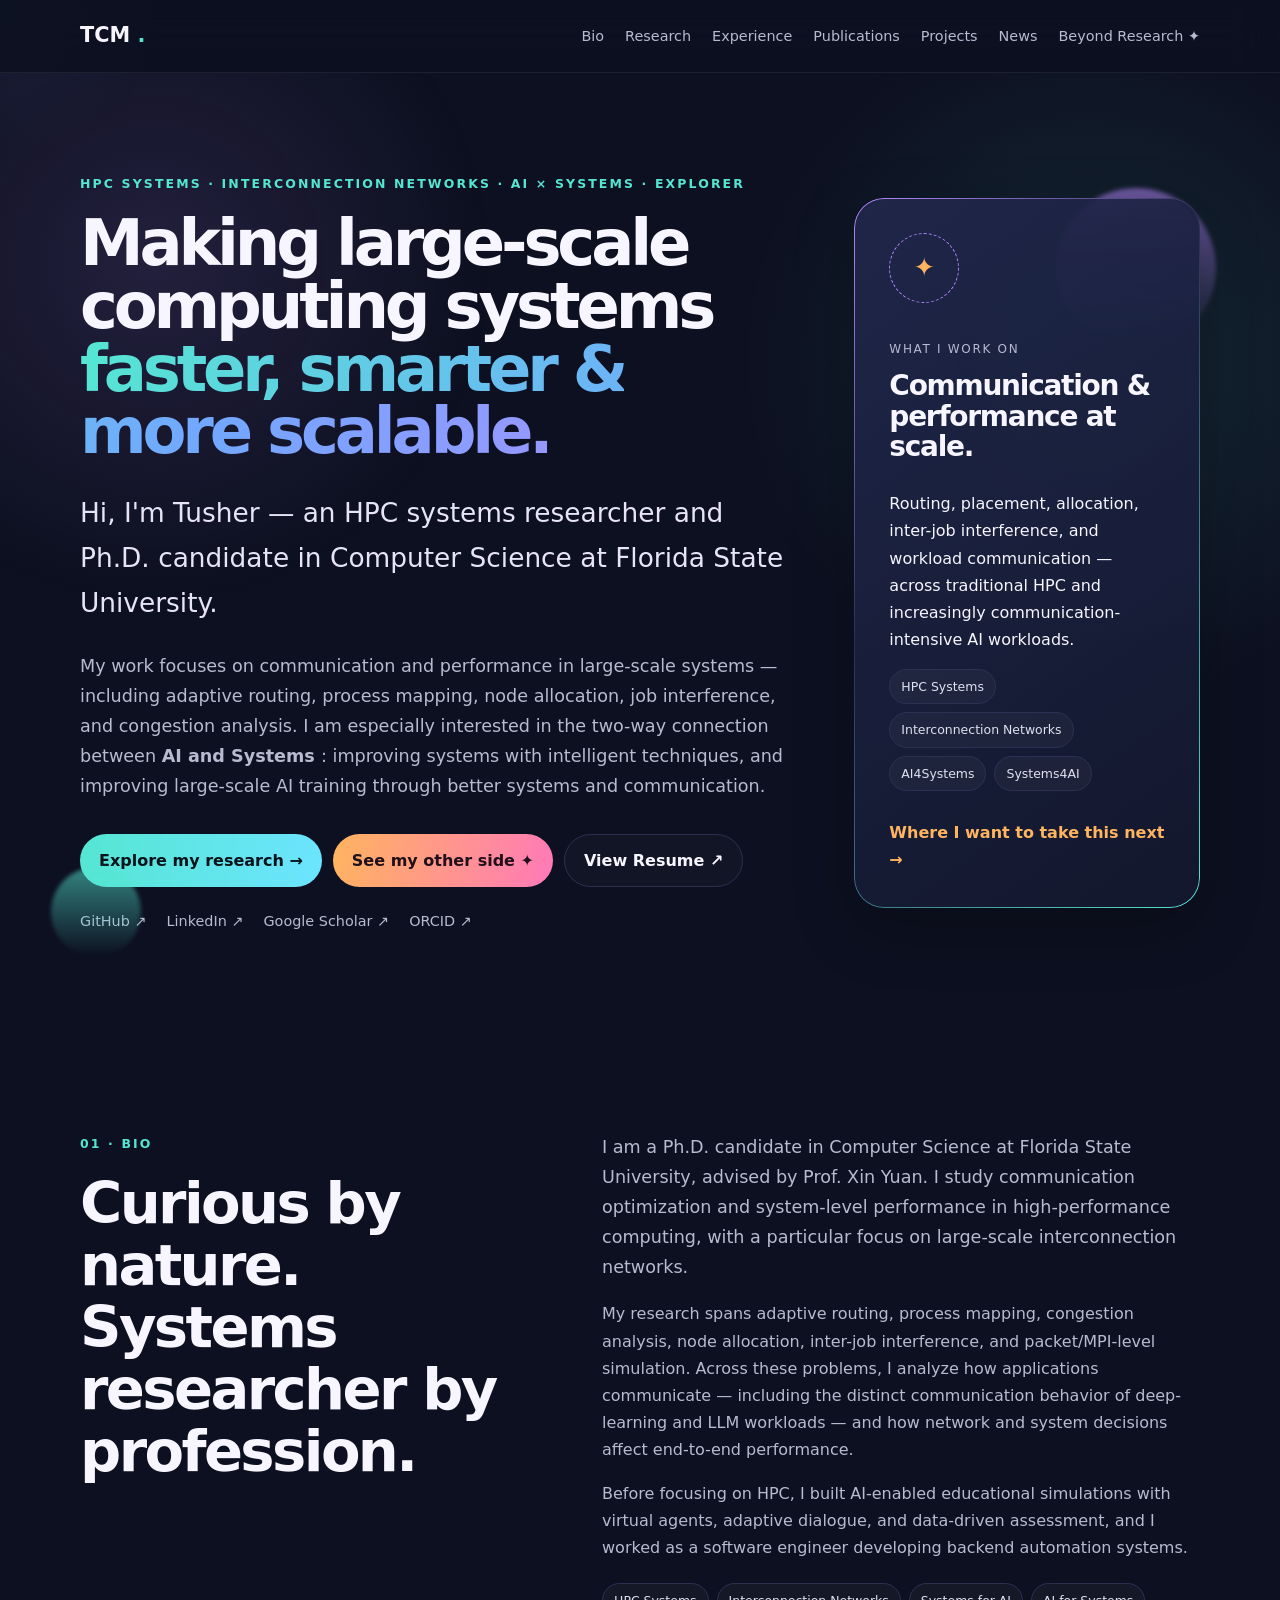
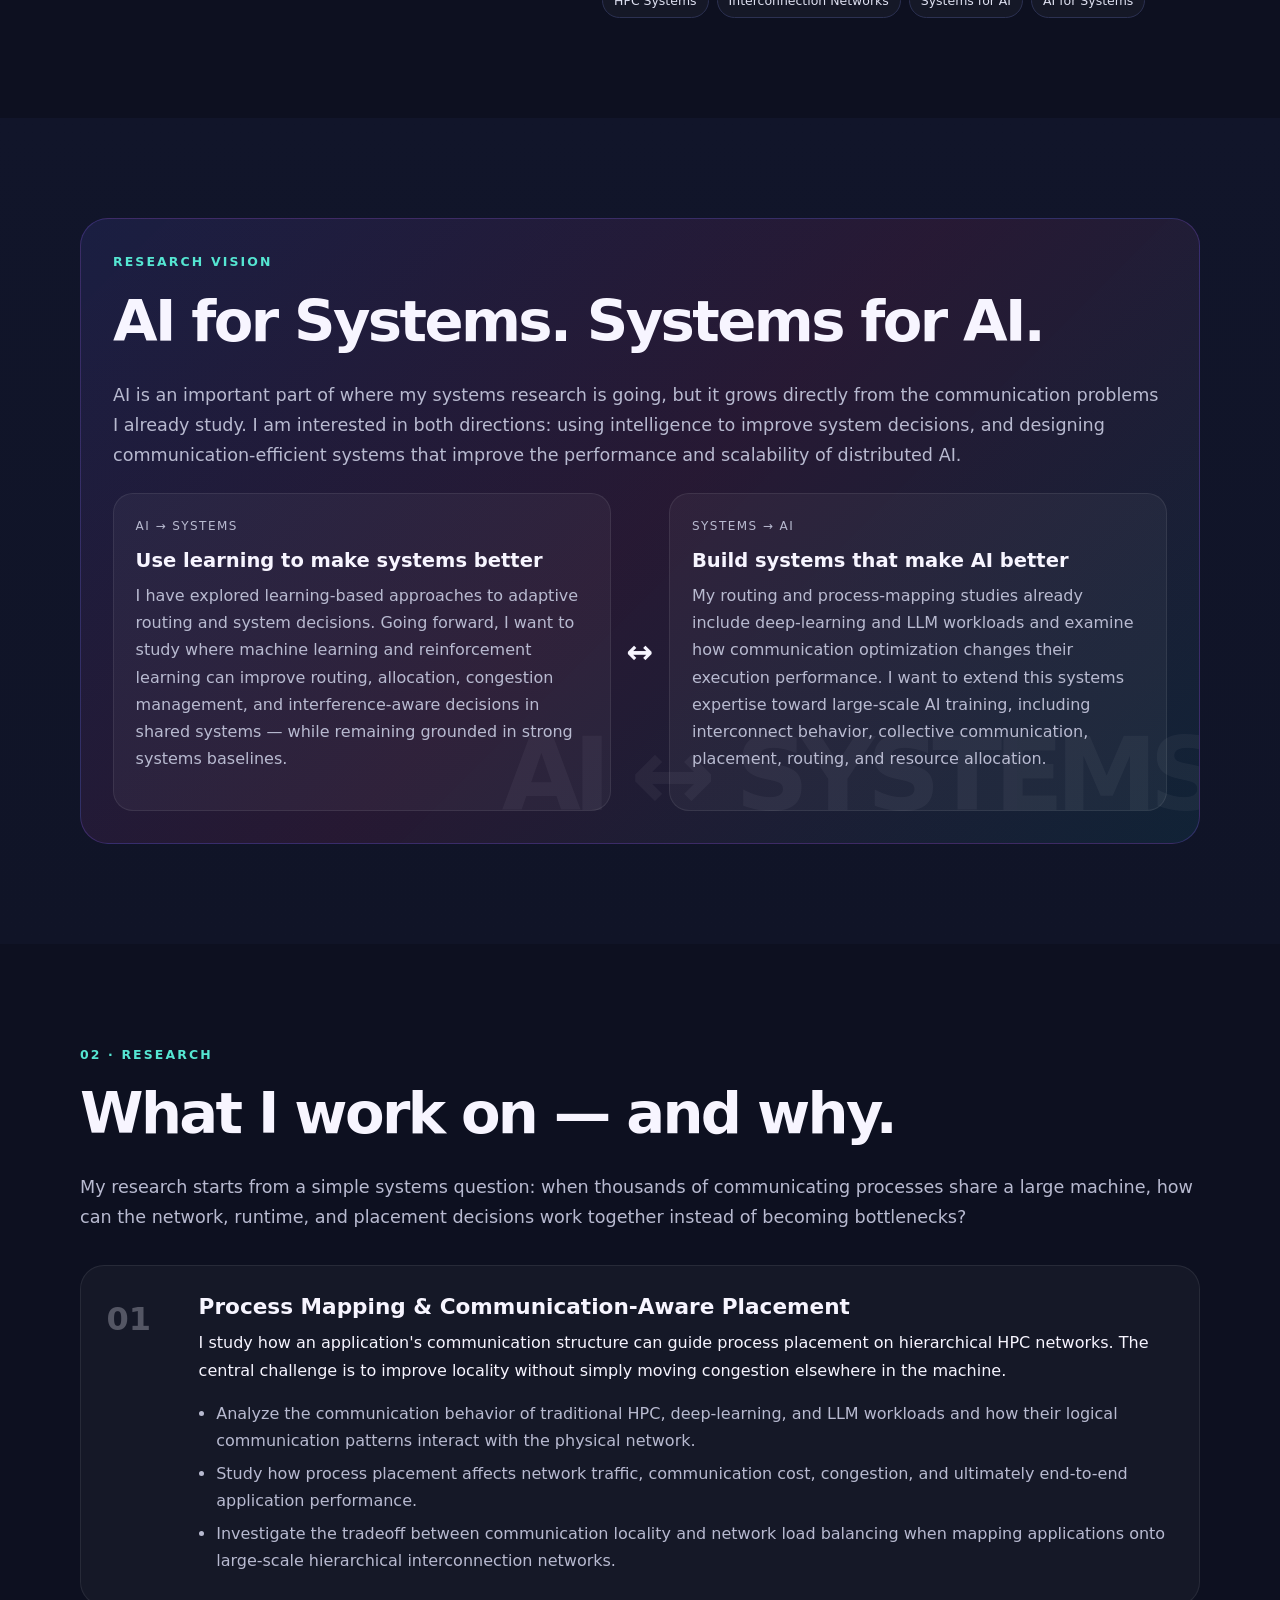
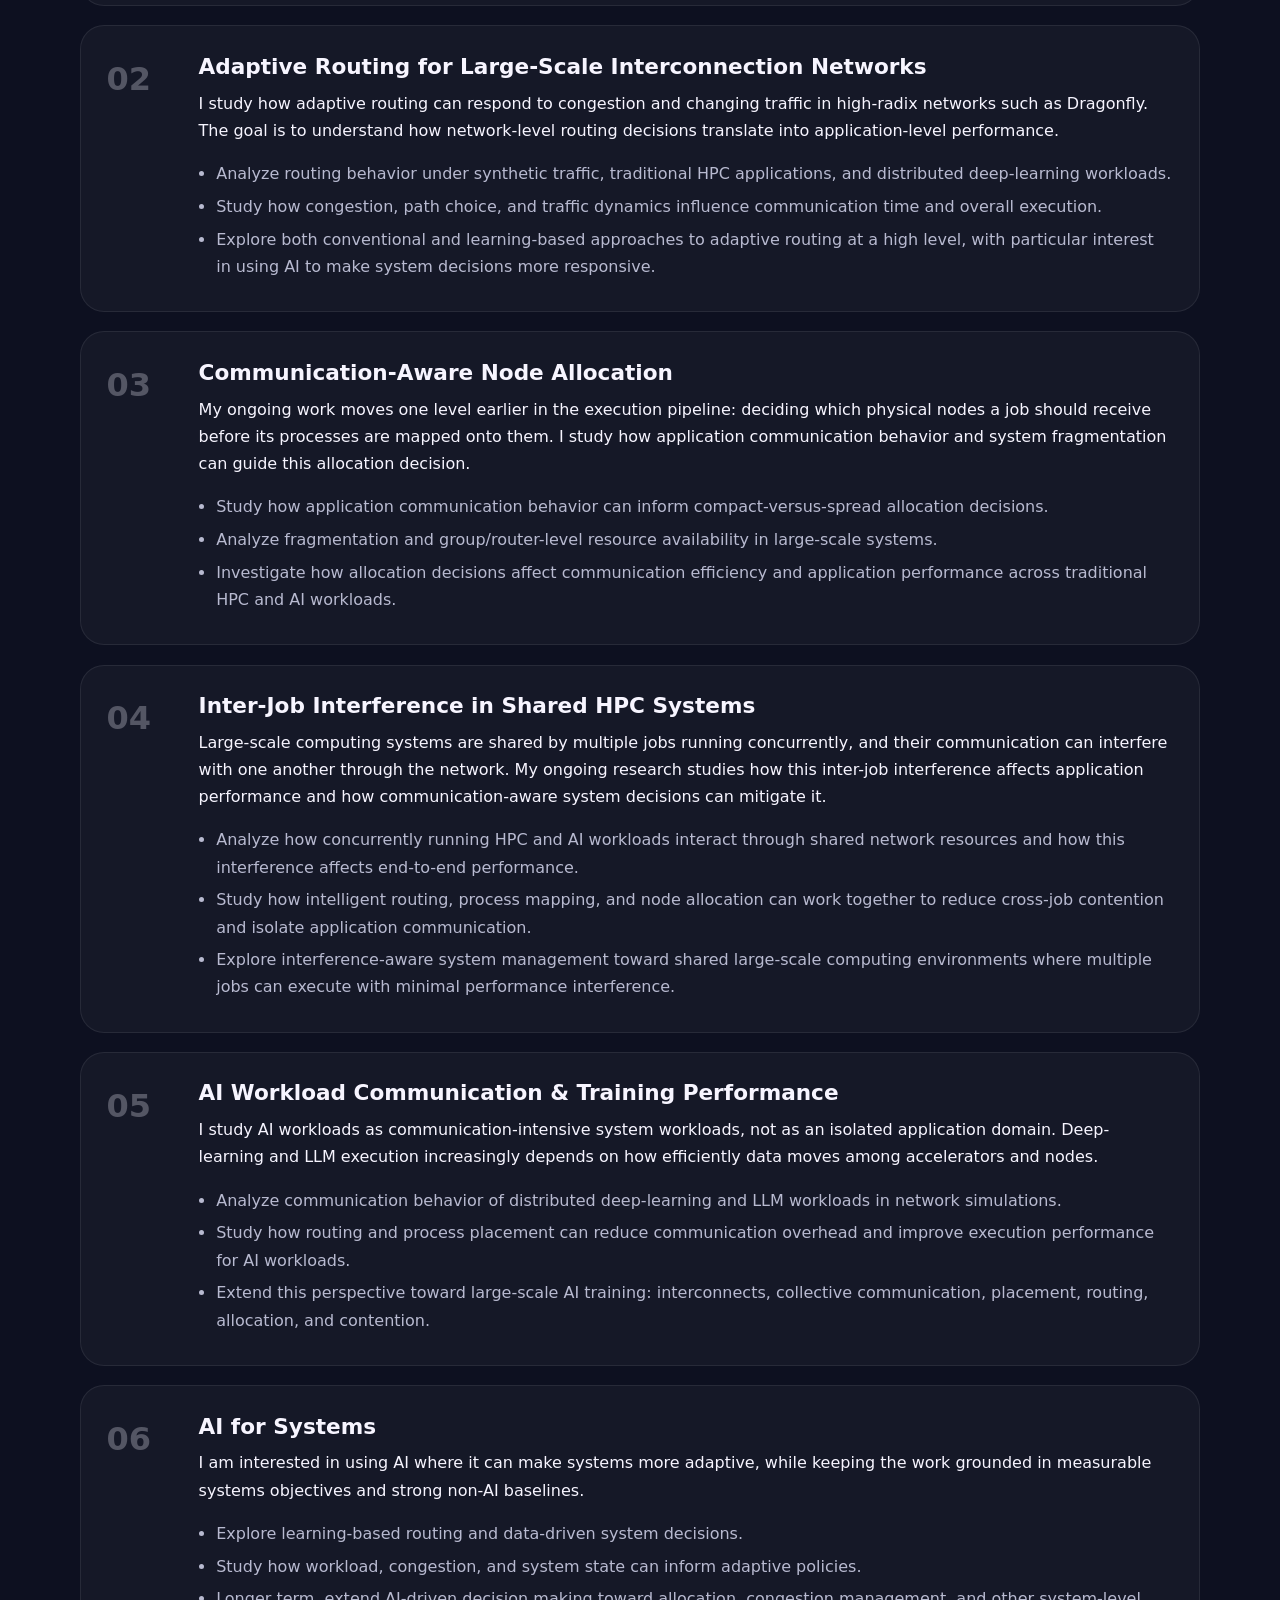
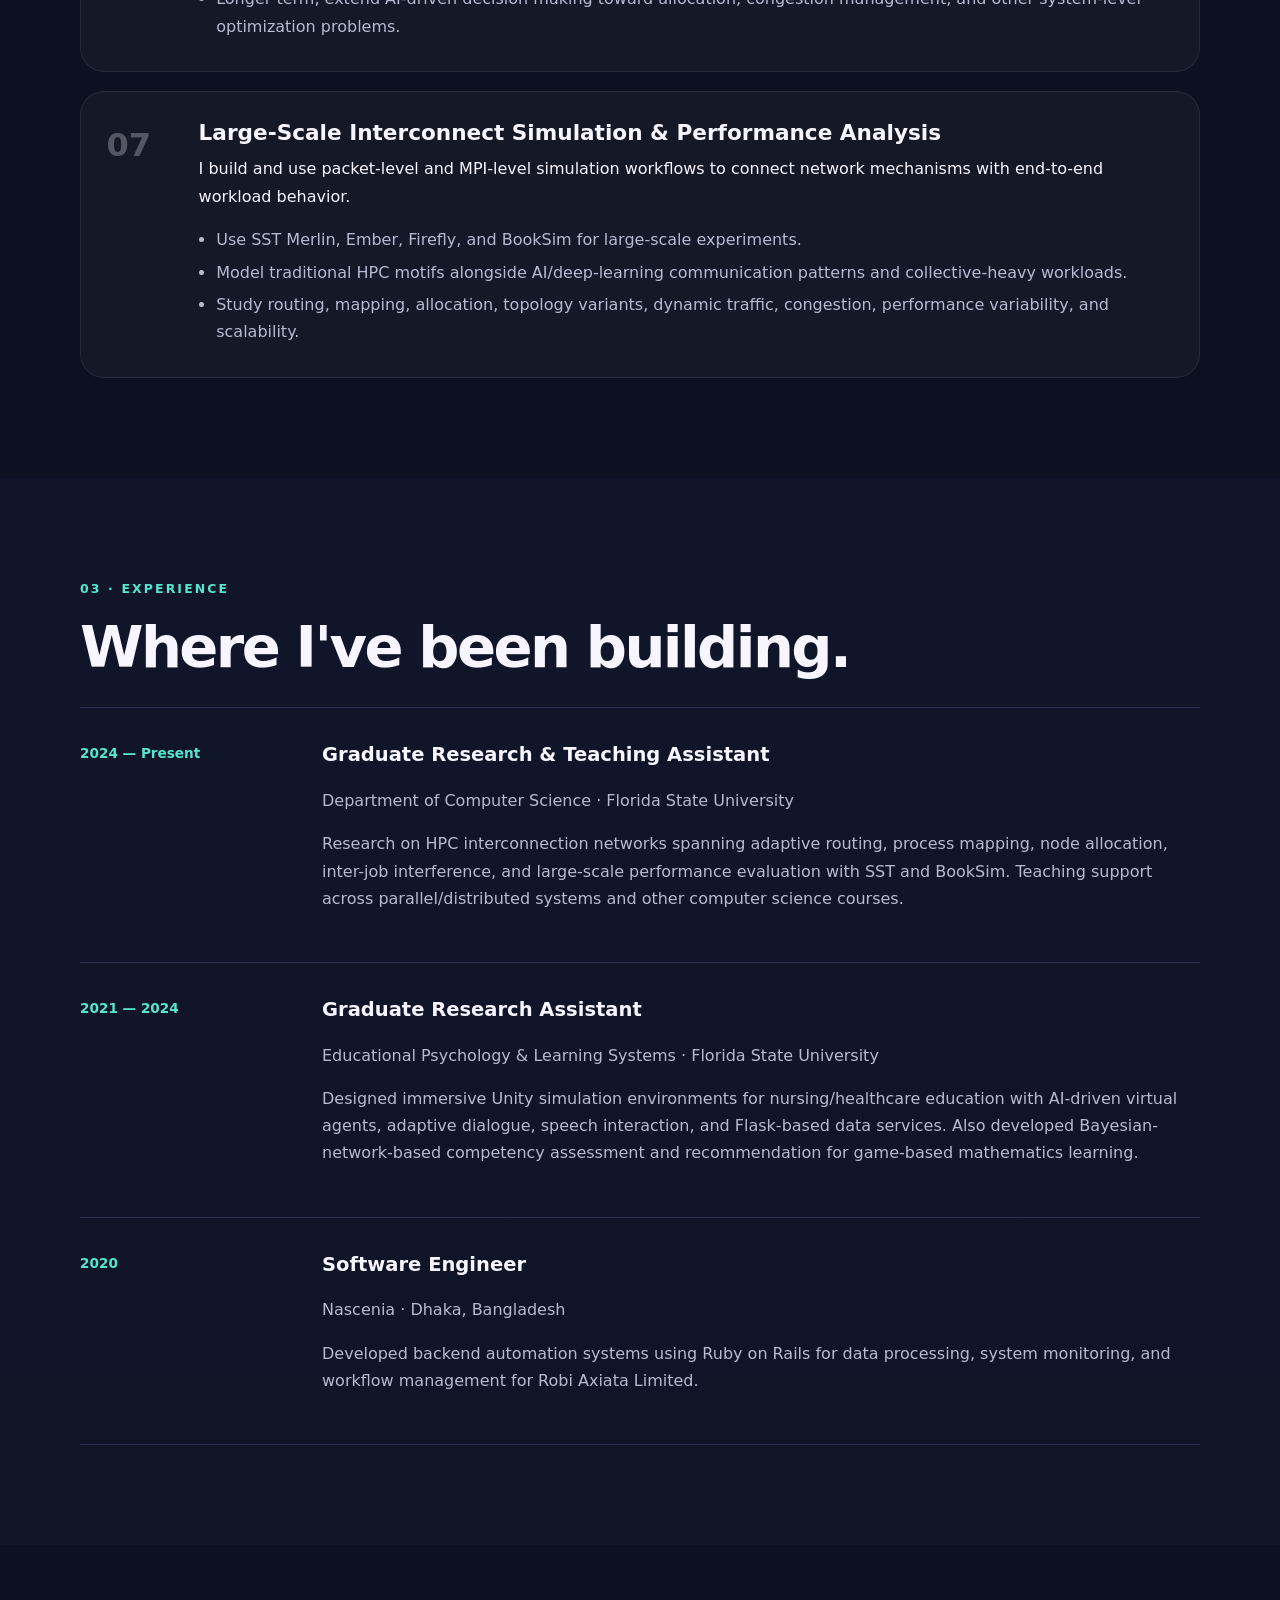
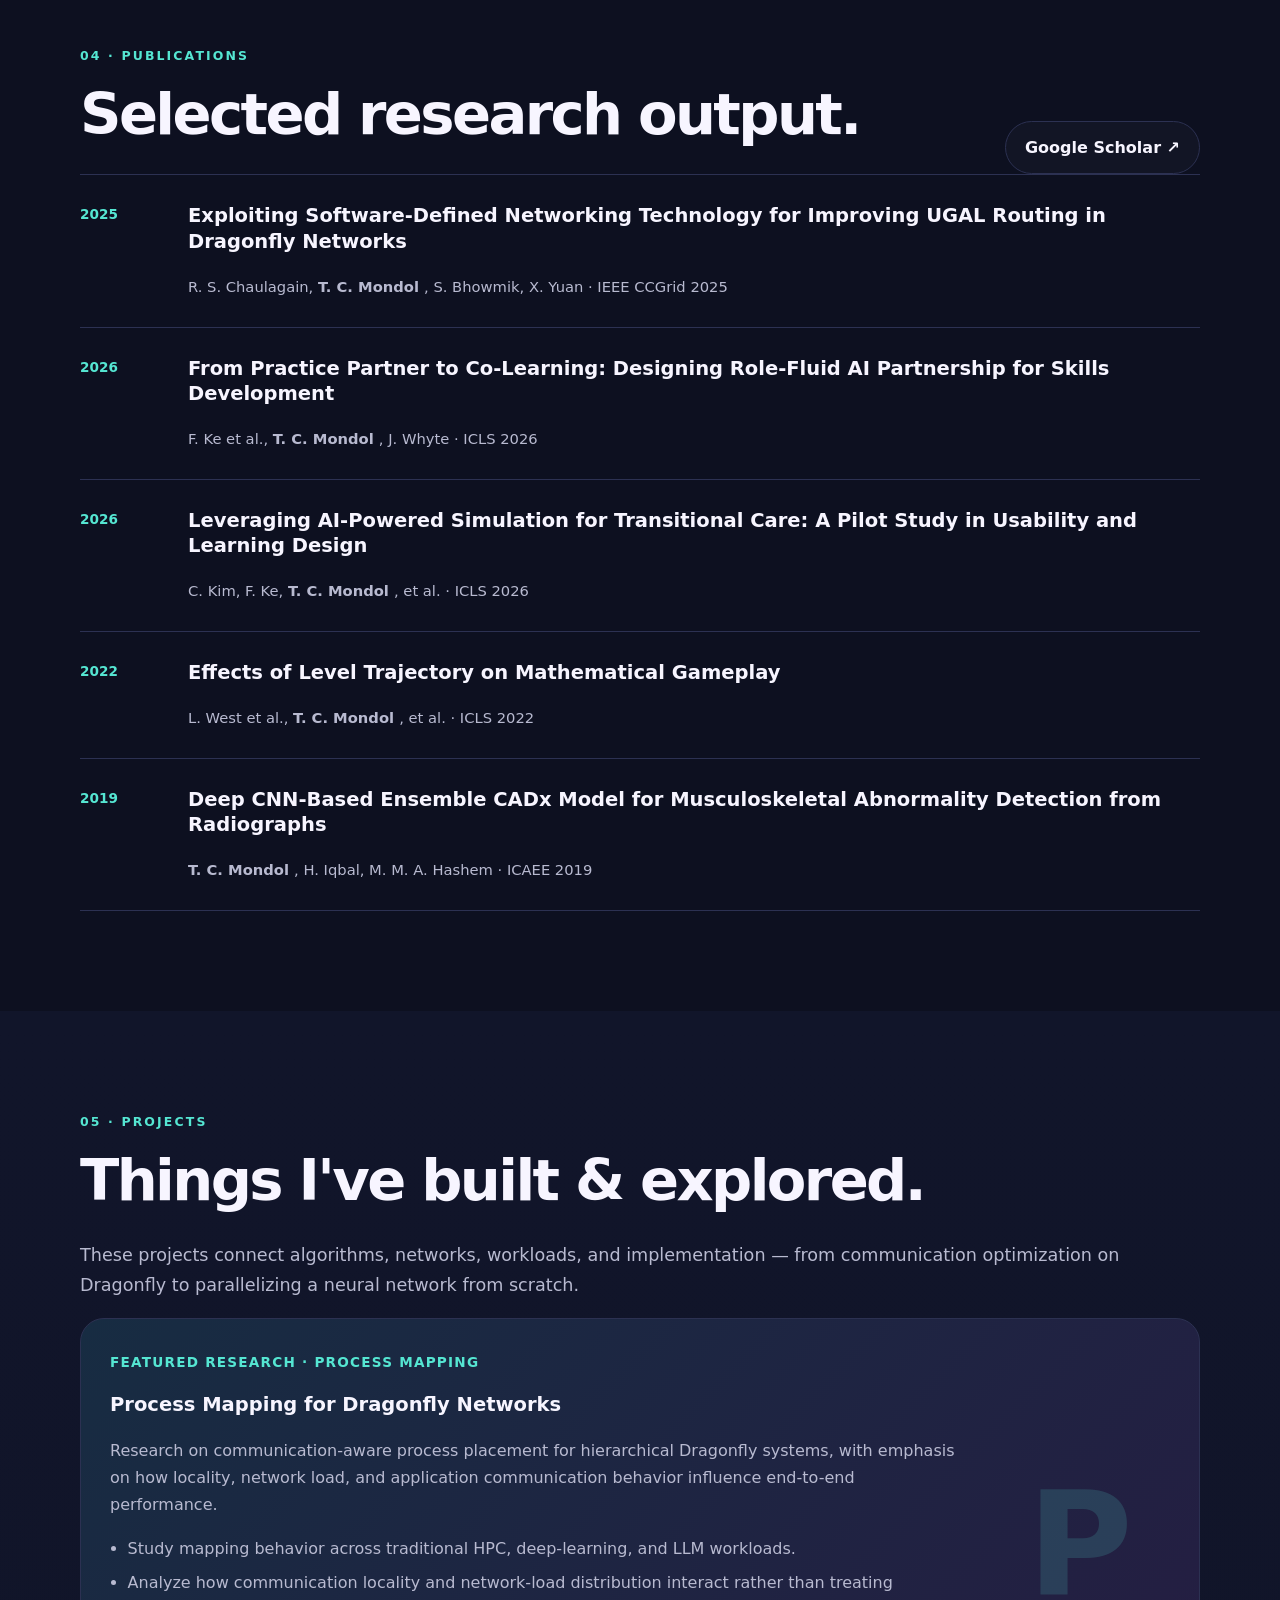
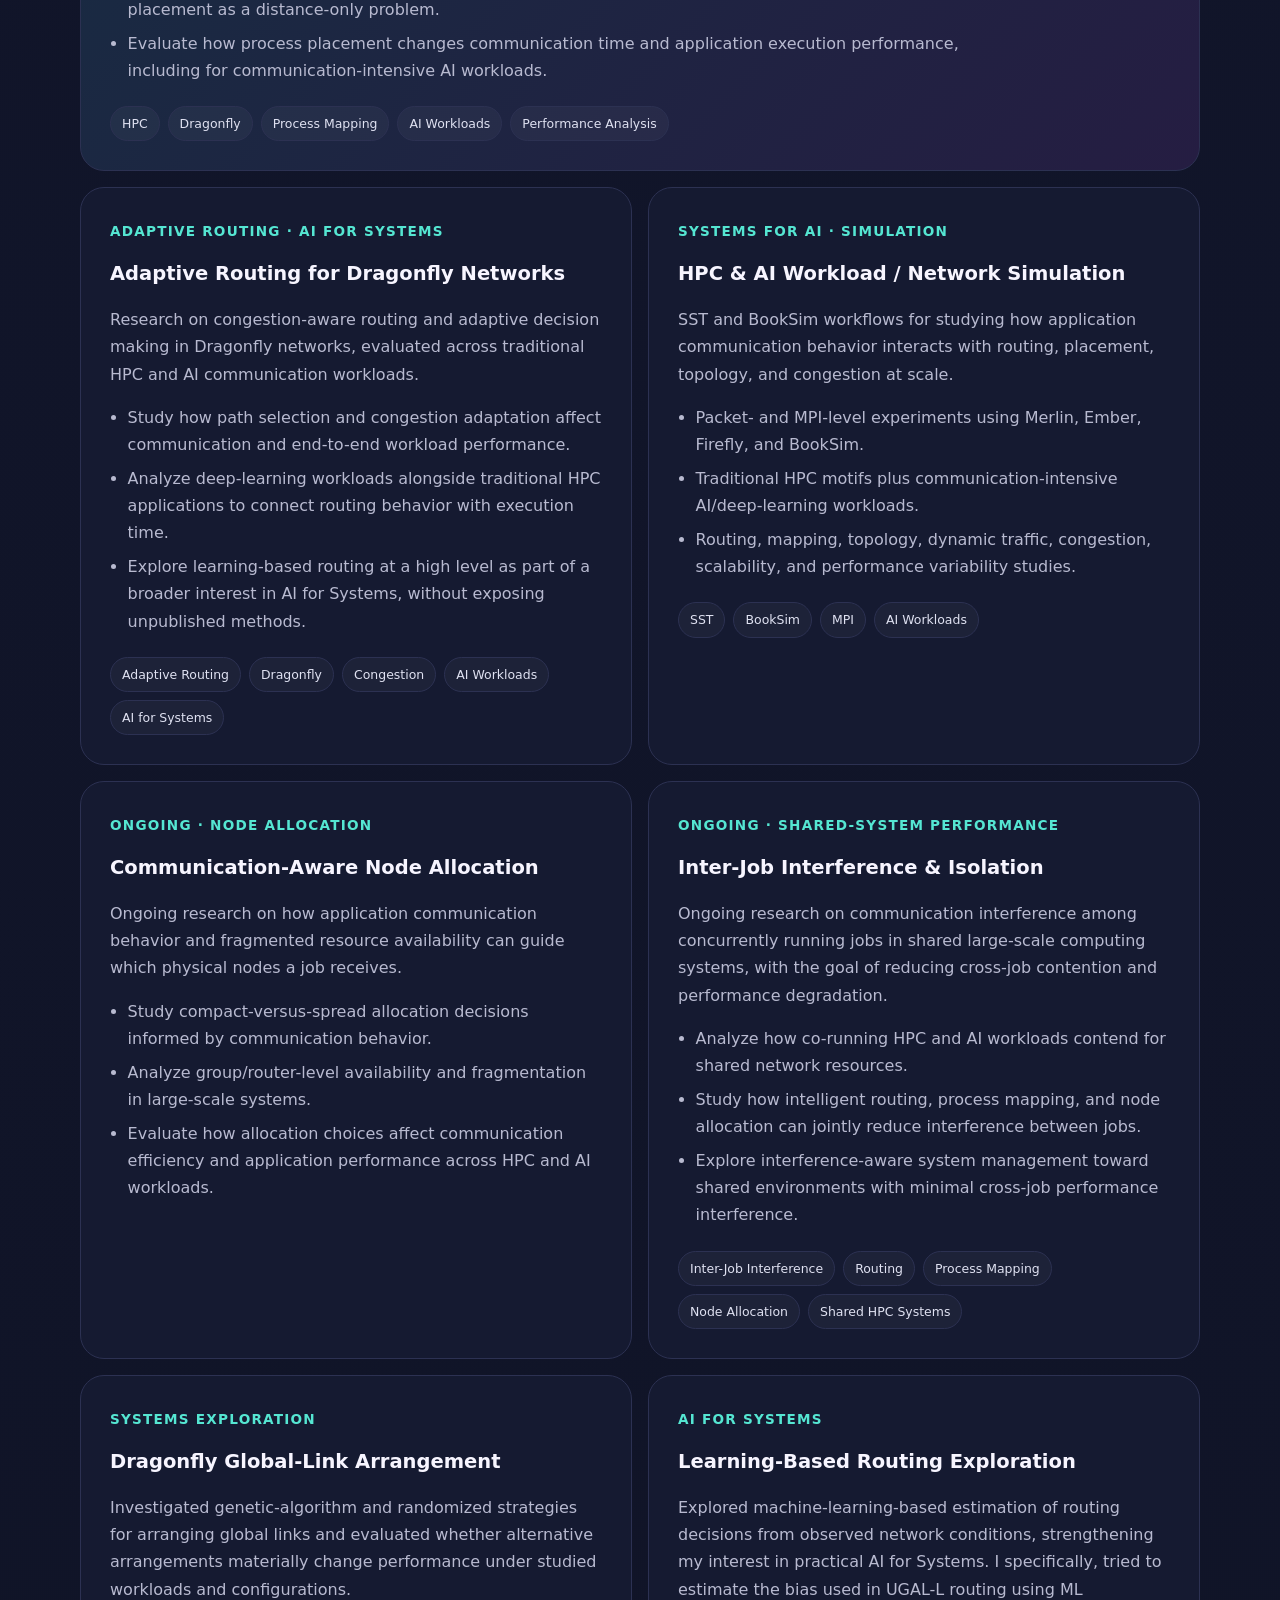
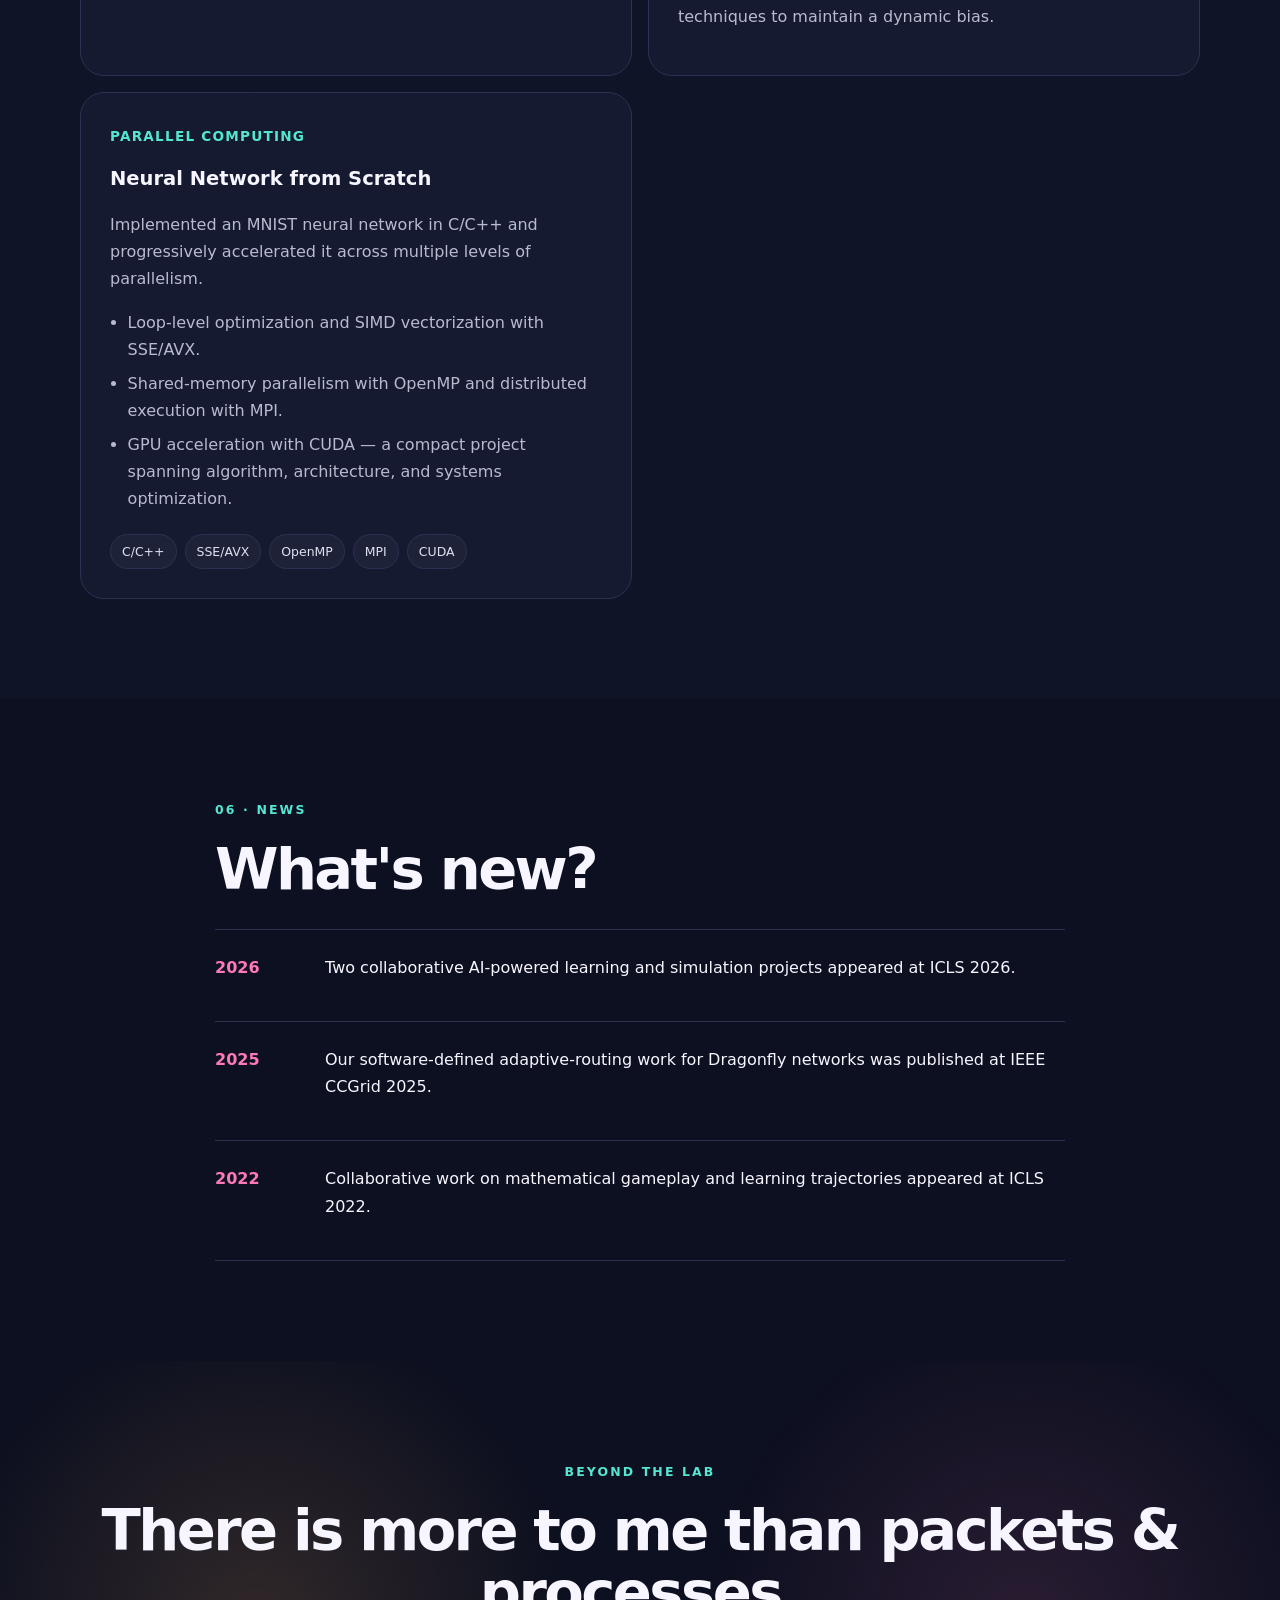
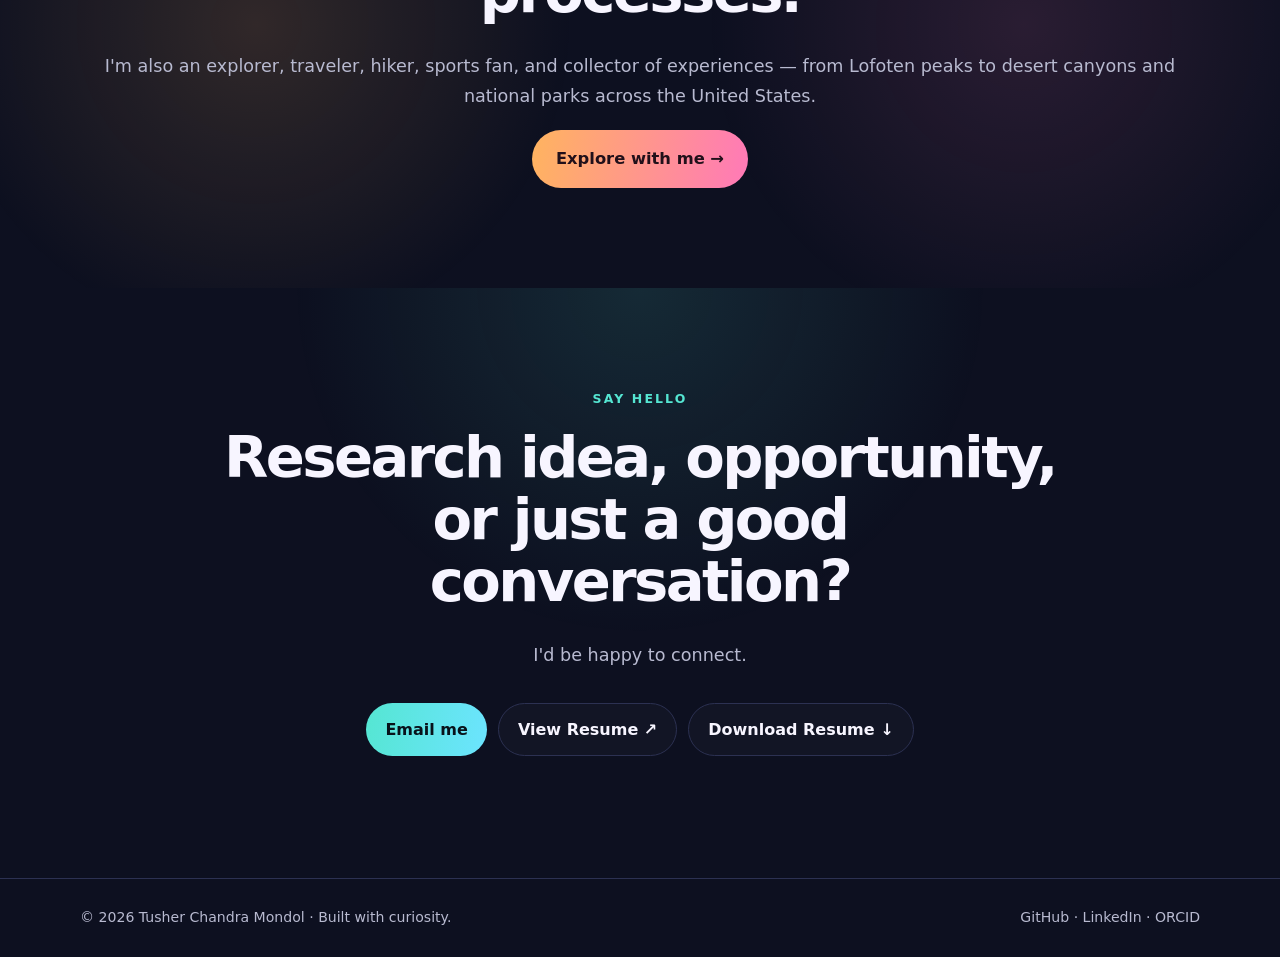
==== commit 07e216c9: "removed download resume" ====
--- a/index.html
+++ b/index.html
@@ -89,9 +89,6 @@
        <a class="button secondary" href="resume.pdf" target="_blank">
         View Resume &nearrow;
        </a>
-       <a class="button secondary" download="" href="resume.pdf">
-        Download Resume &darr;
-       </a>
       </div>
       <div class="social-row">
        <a href="https://github.com/tusher002" target="_blank">
